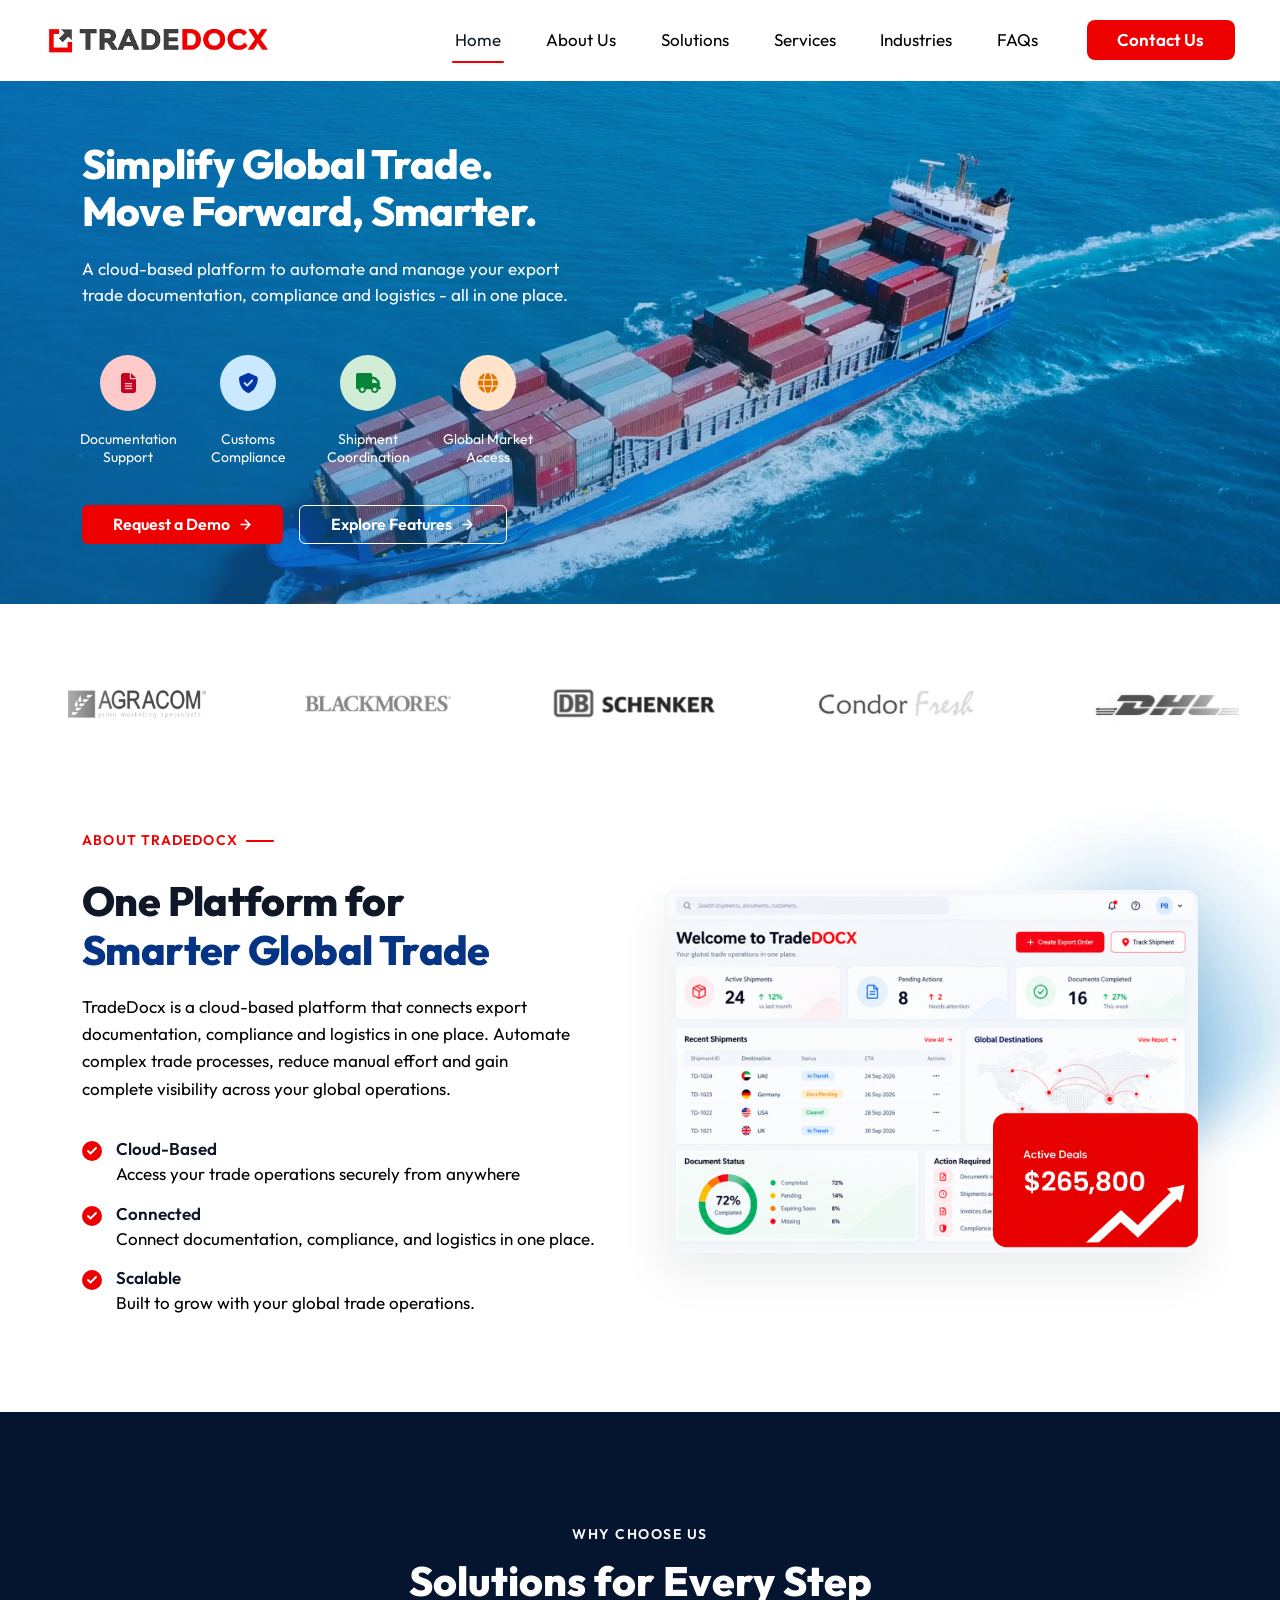
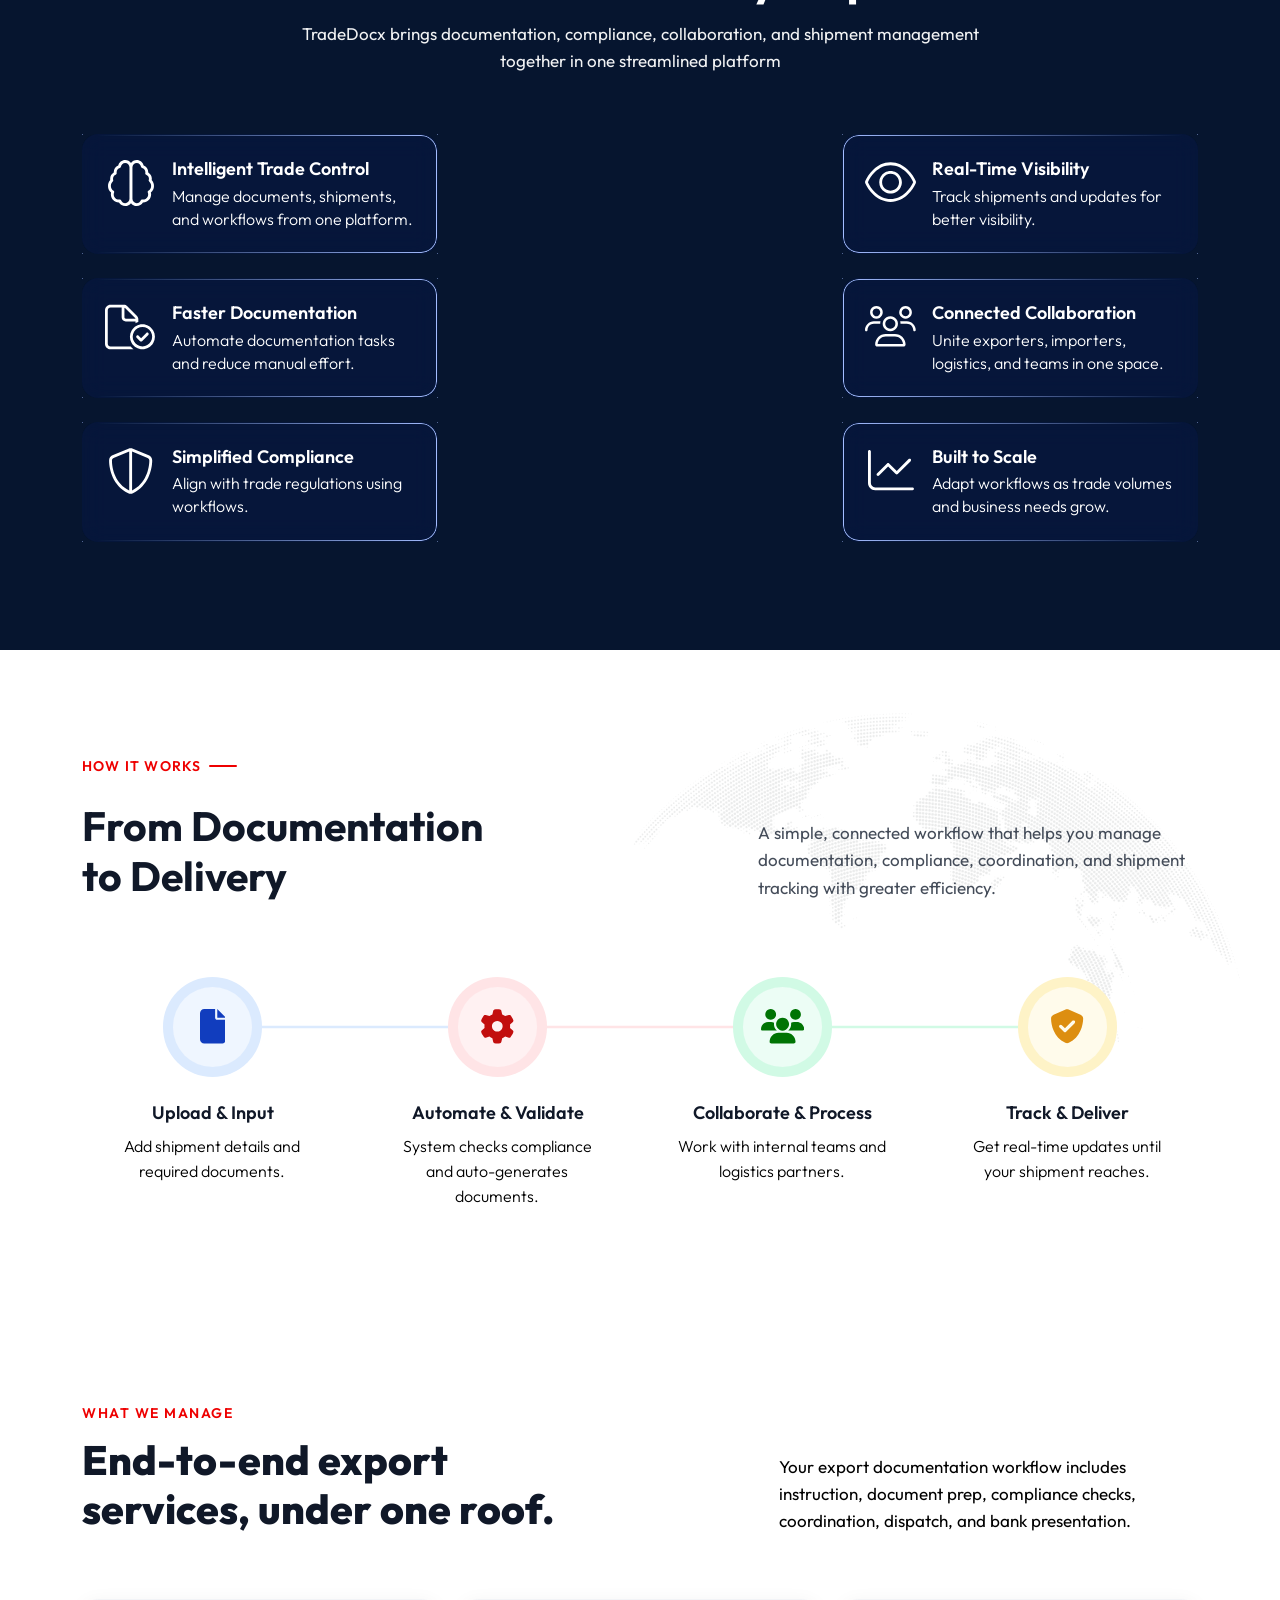
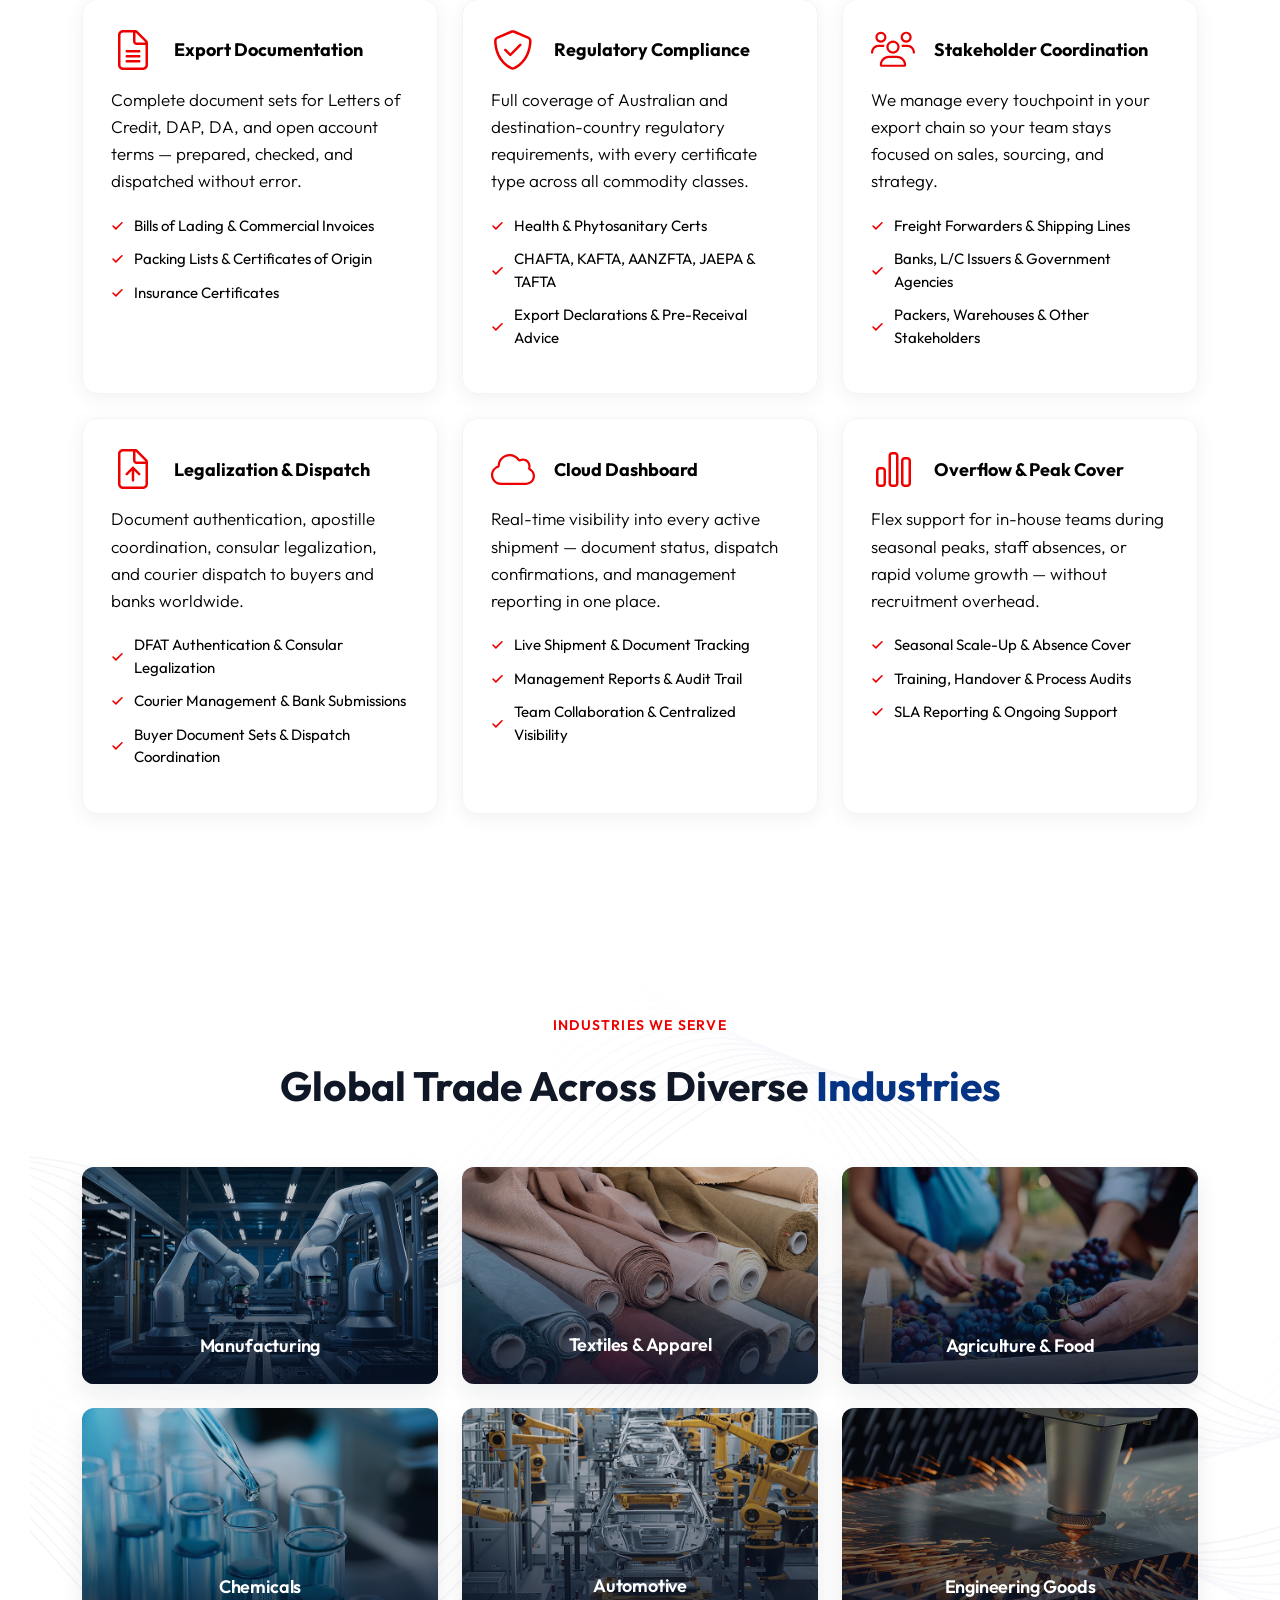
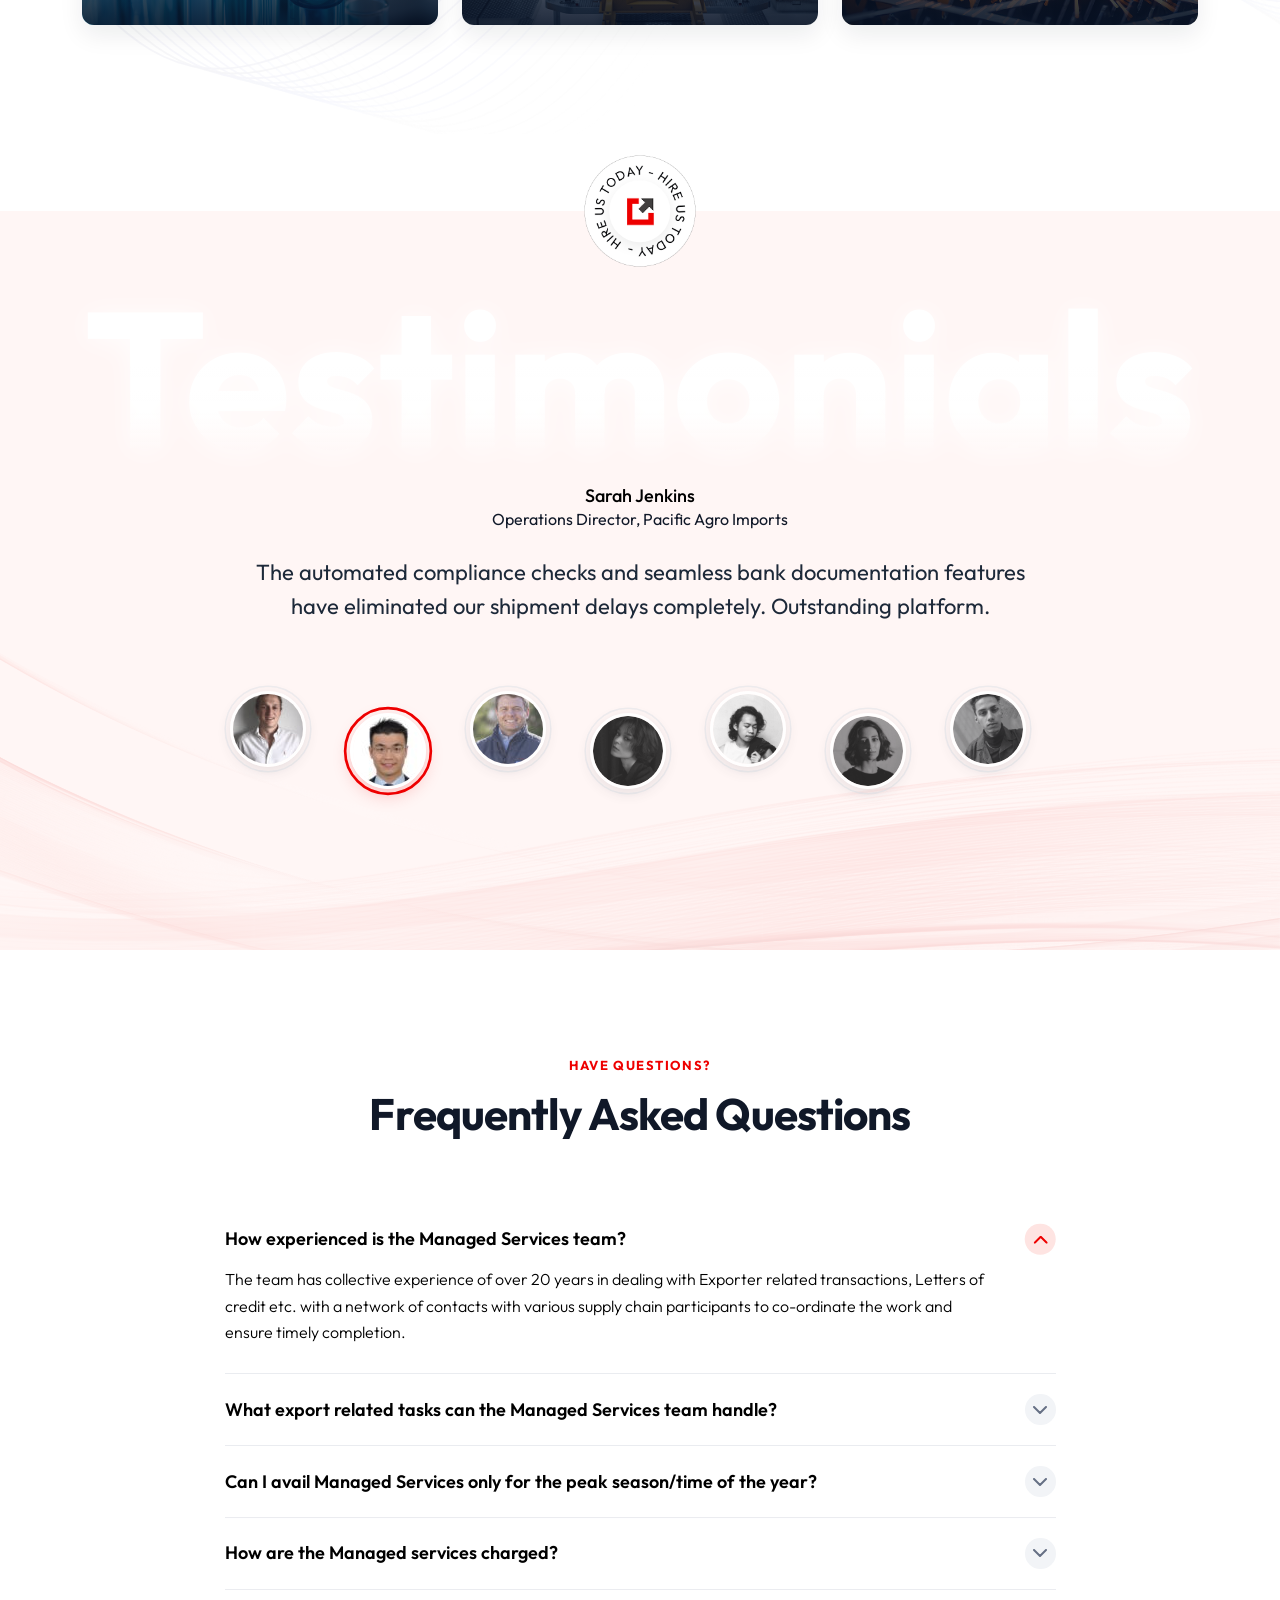
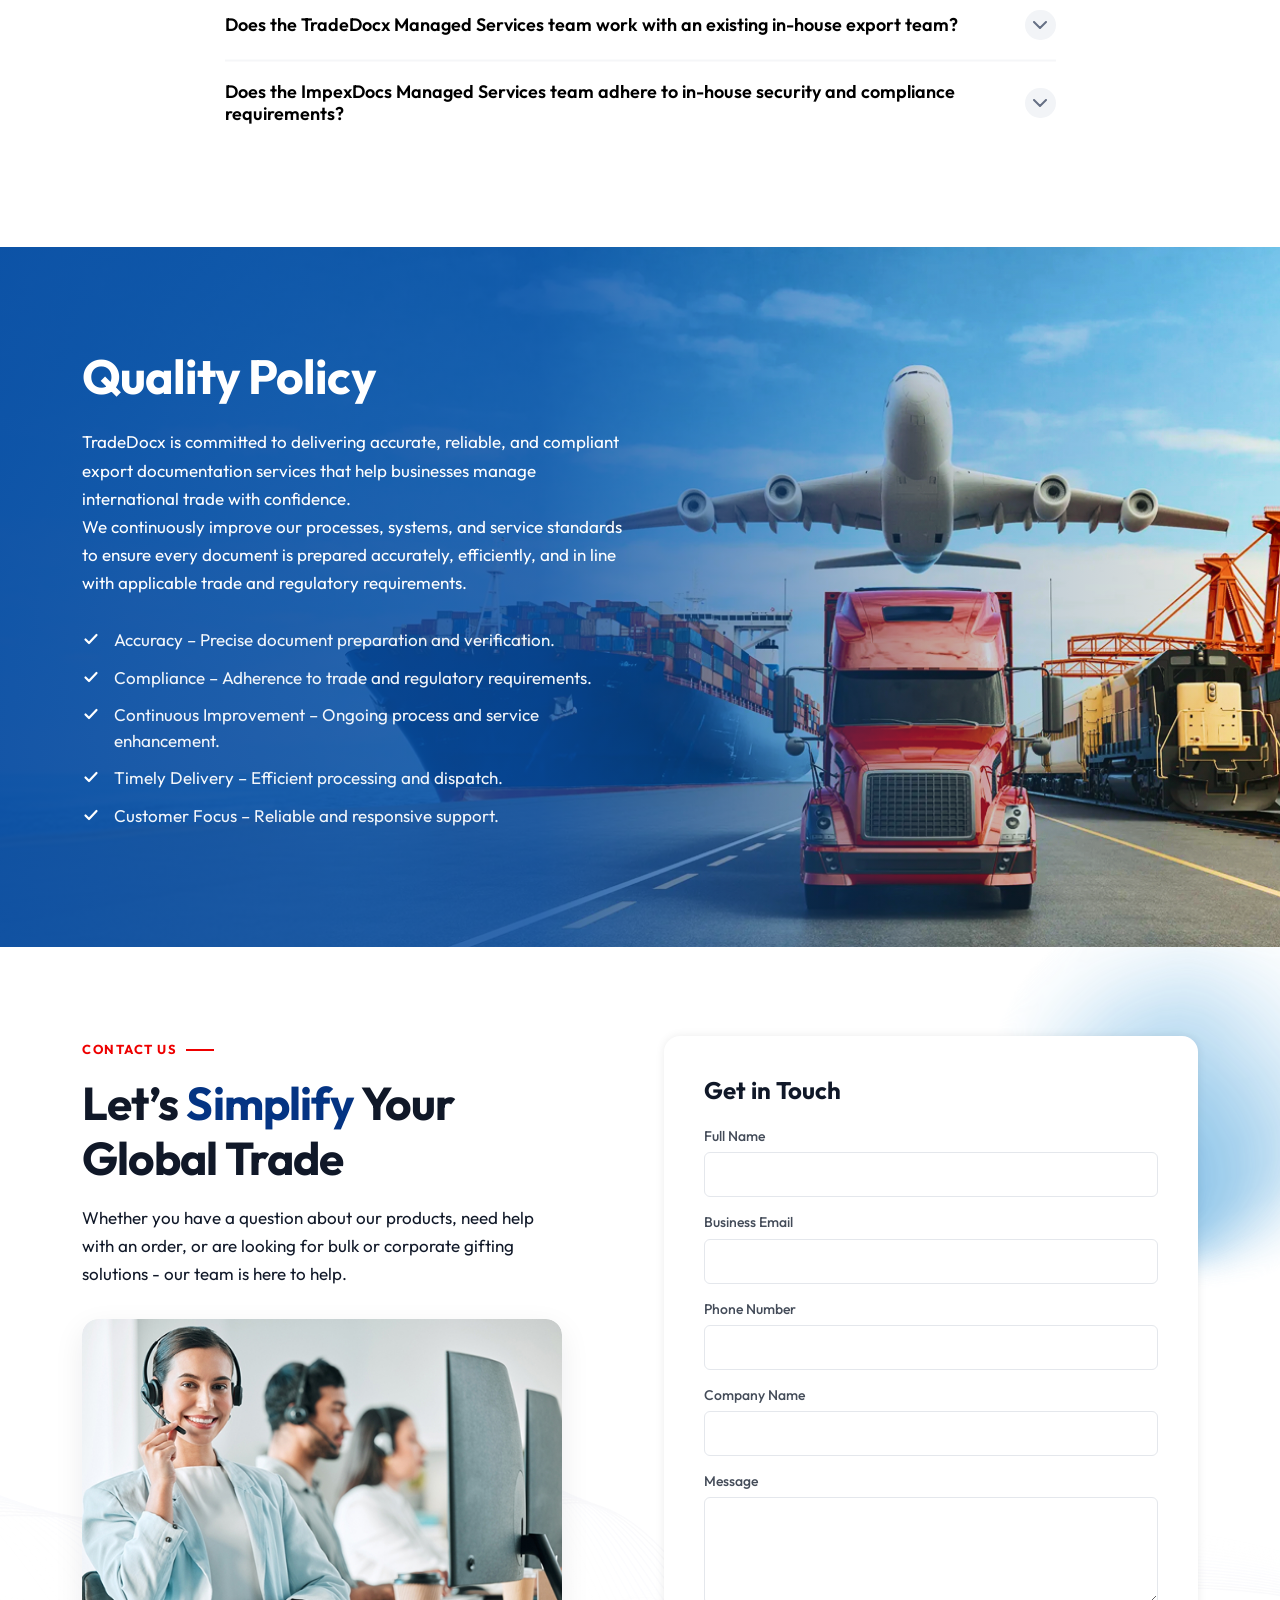
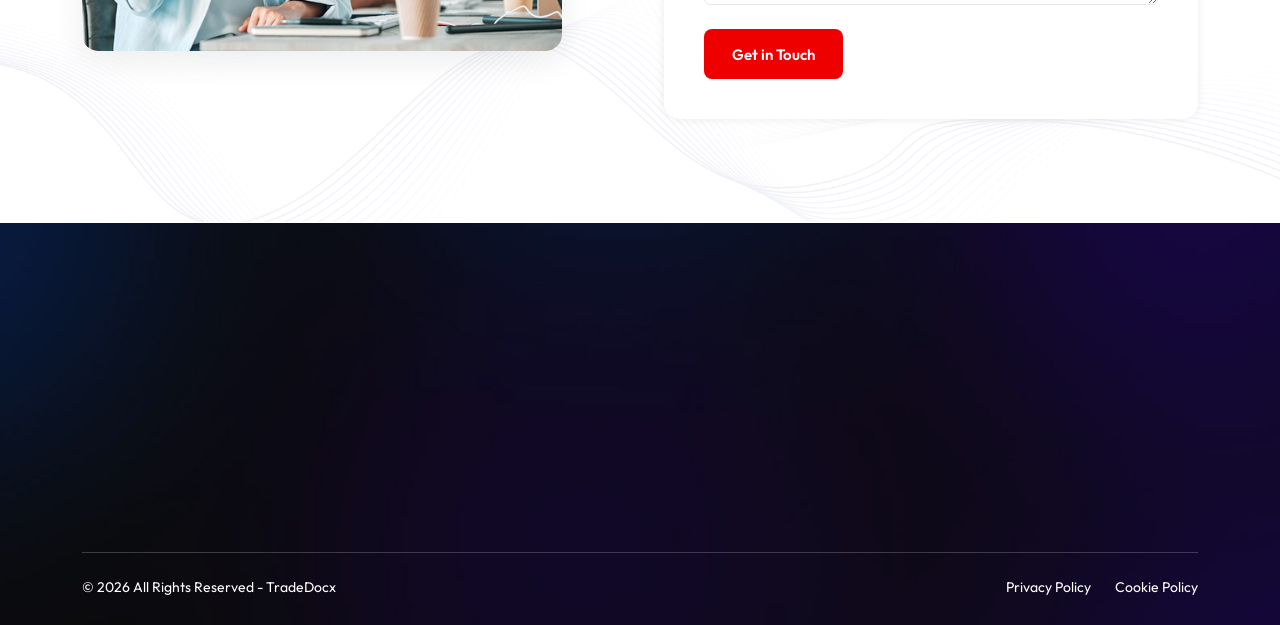
==== index.html @ ce3a2818 "issue fixed" ====
<!DOCTYPE html>
<html lang="en">

<head>
    <meta charset="UTF-8">
    <meta name="viewport" content="width=device-width, initial-scale=1.0">
    <script>document.documentElement.classList.add('js');</script>
    <title>TradeDocX - Simplified Trade Documentation & Global Logistics</title>
    <!-- Preload Critical LCP Background Image -->
    <link rel="preload" as="image" href="assets/images/hero-bg.jpg" fetchpriority="high">
    <!-- Bootstrap 5.3 CSS -->
    <link href="https://cdn.jsdelivr.net/npm/bootstrap@5.3.8/dist/css/bootstrap.min.css" rel="stylesheet"
        integrity="sha384-sRIl4kxILFvY47J16cr9ZwB07vP4J8+LH7qKQnuqkuIAvNWLzeN8tE5YBujZqJLB" crossorigin="anonymous">
    <!-- Lenis Smooth Scroll CSS -->
    <link rel="stylesheet" href="assets/css/lenis.css">
    <!-- Swiper Slider CSS -->
    <link rel="stylesheet" href="assets/css/swiper-bundle.min.css">
    <!-- Custom Stylesheet -->
    <link rel="stylesheet" href="assets/css/style.css">
</head>

<body>

    <!-- ==========================================================================
         Site Header & Navbar (screenshots/navbar.png)
         ========================================================================== -->
    <header class="site-header">
        <nav class="navbar navbar-expand-lg trade-navbar" aria-label="Main Navigation">
            <div class="container-fluid trade-nav-container">
                <!-- Brand Logo -->
                <a class="navbar-brand" href="#hero" aria-label="TradeDocX Home">
                    <img src="assets/images/logo.png" alt="TradeDocX" class="brand-logo">
                </a>

                <!-- Mobile Hamburger Toggler Button -->
                <button class="navbar-toggler" type="button" data-bs-toggle="offcanvas"
                    data-bs-target="#tradeNavbarOffcanvas" aria-controls="tradeNavbarOffcanvas"
                    aria-label="Toggle navigation">
                    <span class="navbar-toggler-icon"></span>
                </button>

                <!-- Responsive Offcanvas Menu -->
                <div class="offcanvas offcanvas-end" tabindex="-1" id="tradeNavbarOffcanvas" data-bs-scroll="false"
                    data-bs-backdrop="true" aria-labelledby="tradeNavbarOffcanvasLabel">
                    <div class="offcanvas-header">
                        <a class="offcanvas-title" id="tradeNavbarOffcanvasLabel" href="#hero"
                            aria-label="TradeDocX Home">
                            <img src="assets/images/logo.png" alt="TradeDocX" height="24">
                        </a>
                        <button type="button" class="btn-close shadow-none" data-bs-dismiss="offcanvas"
                            aria-label="Close"></button>
                    </div>
                    <div class="offcanvas-body">
                        <!-- Navigation Links -->
                        <ul class="navbar-nav ms-auto align-items-lg-center">
                            <li class="nav-item">
                                <a class="nav-link active" aria-current="page" href="#hero">Home</a>
                            </li>
                            <li class="nav-item">
                                <a class="nav-link" href="#about">About Us</a>
                            </li>
                            <li class="nav-item">
                                <a class="nav-link" href="#services">Solutions</a>
                            </li>
                            <li class="nav-item">
                                <a class="nav-link" href="#process">Services</a>
                            </li>

                            <li class="nav-item">
                                <a class="nav-link" href="#industries">Industries</a>
                            </li>
                            <li class="nav-item">
                                <a class="nav-link" href="#faq">FAQs</a>
                            </li>
                        </ul>

                        <!-- CTA Button -->
                        <div class="nav-action-wrapper">
                            <a href="#contact" class="btn btn-trade-primary">Contact Us</a>
                        </div>
                    </div>
                </div>
            </div>
        </nav>
    </header>

    <!-- Main Content Area -->
    <main>

        <!-- ==========================================================================
             Section 1: Hero Section (screenshots/hero-section.png)
             ========================================================================== -->
        <section class="hero-section" id="hero">
            <!-- Hero Background Video & Overlay -->
            <div class="hero-video-wrapper" aria-hidden="true">
                <video class="hero-video" autoplay muted loop playsinline poster="assets/images/hero-bg.jpg">
                    <source src="assets/videos/hero-video_new.mp4" type="video/mp4">
                </video>
                <div class="hero-video-overlay"></div>
            </div>
            <div class="container">
                <div class="row align-items-center">
                    <div class="col-12 col-lg-8 col-xl-7">
                        <div class="hero-content">
                            <h1 class="hero-title">
                                Simplify Global Trade.
                                <span class="text-blue">Move Forward, Smarter.</span>
                            </h1>
                            <p class="hero-subtitle">
                                A cloud-based platform to automate and manage your export trade documentation,
                                compliance and logistics - all in one place.
                            </p>

                            <!-- Feature Badges -->
                            <div class="hero-features">
                                <div class="hero-feature-item">
                                    <div class="feature-icon-badge bg-badge-red" aria-hidden="true">
                                        <svg width="15" height="20" viewBox="0 0 15 20" fill="none"
                                            xmlns="http://www.w3.org/2000/svg">
                                            <path
                                                d="M2.5 0H8.75V5C8.75 5.70312 9.29688 6.25 10 6.25H15V17.5C15 18.9062 13.8672 20 12.5 20H2.5C1.09375 20 0 18.9062 0 17.5V2.5C0 1.13281 1.09375 0 2.5 0ZM10 0L15 5H10V0ZM4.375 10C4.02344 10 3.75 10.3125 3.75 10.625C3.75 10.9766 4.02344 11.25 4.375 11.25H10.625C10.9375 11.25 11.25 10.9766 11.25 10.625C11.25 10.3125 10.9375 10 10.625 10H4.375ZM4.375 12.5C4.02344 12.5 3.75 12.8125 3.75 13.125C3.75 13.4766 4.02344 13.75 4.375 13.75H10.625C10.9375 13.75 11.25 13.4766 11.25 13.125C11.25 12.8125 10.9375 12.5 10.625 12.5H4.375ZM4.375 15C4.02344 15 3.75 15.3125 3.75 15.625C3.75 15.9766 4.02344 16.25 4.375 16.25H10.625C10.9375 16.25 11.25 15.9766 11.25 15.625C11.25 15.3125 10.9375 15 10.625 15H4.375Z"
                                                fill="#C7001F" />
                                        </svg>

                                    </div>
                                    <span class="feature-label">Documentation<br>Support</span>
                                </div>

                                <div class="hero-feature-item">
                                    <div class="feature-icon-badge bg-badge-blue" aria-hidden="true">
                                        <svg width="19" height="20" viewBox="0 0 19 20" fill="none"
                                            xmlns="http://www.w3.org/2000/svg">
                                            <path
                                                d="M9.92188 0.117188L17.2656 3.24219C18.125 3.63281 18.7891 4.45312 18.7891 5.46875C18.75 9.375 17.1484 16.4453 10.4297 19.6875C9.76562 20 9.02344 20 8.35938 19.6875C1.64062 16.4453 0.0390625 9.375 0.0390625 5.46875C0 4.45312 0.664062 3.63281 1.52344 3.24219L8.86719 0.117188C9.02344 0.0390625 9.21875 0 9.41406 0C9.57031 0 9.76562 0.0390625 9.92188 0.117188ZM13.8281 8.16406H13.7891C14.1797 7.8125 14.1797 7.22656 13.7891 6.83594C13.4375 6.48438 12.8516 6.48438 12.5 6.83594L8.16406 11.2109L6.32812 9.375C5.9375 8.98438 5.35156 8.98438 5 9.375C4.60938 9.72656 4.60938 10.3125 5 10.6641L7.5 13.1641C7.85156 13.5547 8.4375 13.5547 8.82812 13.1641L13.8281 8.16406Z"
                                                fill="#0236A7" />
                                        </svg>

                                    </div>
                                    <span class="feature-label">Customs<br>Compliance</span>
                                </div>

                                <div class="hero-feature-item">
                                    <div class="feature-icon-badge bg-badge-green" aria-hidden="true">
                                        <svg width="25" height="20" viewBox="0 0 25 20" fill="none"
                                            xmlns="http://www.w3.org/2000/svg">
                                            <path
                                                d="M1.875 0H14.375C15.3906 0 16.25 0.859375 16.25 1.875V3.75H18.2031C18.8672 3.75 19.5312 4.02344 20 4.49219L23.0078 7.5C23.4766 7.96875 23.75 8.63281 23.75 9.29688V10V11.25V13.75C24.4141 13.75 25 14.3359 25 15C25 15.7031 24.4141 16.25 23.75 16.25H22.5C22.5 18.3203 20.8203 20 18.75 20C16.6797 20 15 18.3203 15 16.25H10C10 18.3203 8.32031 20 6.25 20C4.17969 20 2.5 18.3203 2.5 16.25H1.875C0.820312 16.25 0 15.4297 0 14.375V1.875C0 0.859375 0.820312 0 1.875 0ZM16.25 6.25V10H21.25V9.29688L18.2031 6.25H16.25ZM4.375 16.25C4.375 16.9531 4.72656 17.5391 5.3125 17.8906C5.85938 18.2422 6.60156 18.2422 7.1875 17.8906C7.73438 17.5391 8.125 16.9531 8.125 16.25C8.125 15.5859 7.73438 15 7.1875 14.6484C6.60156 14.2969 5.85938 14.2969 5.3125 14.6484C4.72656 15 4.375 15.5859 4.375 16.25ZM18.75 14.375C18.0469 14.375 17.4609 14.7656 17.1094 15.3125C16.7578 15.8984 16.7578 16.6406 17.1094 17.1875C17.4609 17.7734 18.0469 18.125 18.75 18.125C19.4141 18.125 20 17.7734 20.3516 17.1875C20.7031 16.6406 20.7031 15.8984 20.3516 15.3125C20 14.7656 19.4141 14.375 18.75 14.375Z"
                                                fill="#05843A" />
                                        </svg>

                                    </div>
                                    <span class="feature-label">Shipment<br>Coordination</span>
                                </div>

                                <div class="hero-feature-item">
                                    <div class="feature-icon-badge bg-badge-amber" aria-hidden="true">
                                        <svg width="20" height="20" viewBox="0 0 20 20" fill="none"
                                            xmlns="http://www.w3.org/2000/svg">
                                            <path
                                                d="M13.75 10C13.75 10.8984 13.6719 11.7188 13.5938 12.5H6.36719C6.28906 11.7188 6.25 10.8984 6.25 10C6.25 9.14062 6.28906 8.32031 6.36719 7.5H13.5938C13.6719 8.32031 13.75 9.14062 13.75 10ZM14.8438 7.5H19.6484C19.8828 8.32031 20 9.14062 20 10C20 10.8984 19.8828 11.7188 19.6484 12.5H14.8438C14.9219 11.7188 15 10.8594 15 10C15 9.14062 14.9219 8.32031 14.8438 7.5ZM19.2578 6.25H14.6875C14.2969 3.78906 13.5156 1.67969 12.5391 0.351562C15.5859 1.17188 18.0859 3.35938 19.2578 6.25ZM13.4375 6.25H6.52344C6.75781 4.84375 7.14844 3.59375 7.57812 2.57812C8.00781 1.64062 8.4375 0.976562 8.90625 0.546875C9.33594 0.15625 9.6875 0 10 0C10.2734 0 10.625 0.15625 11.0547 0.546875C11.5234 0.976562 11.9531 1.64062 12.3828 2.57812C12.8125 3.59375 13.2031 4.84375 13.4375 6.25ZM5.27344 6.25H0.703125C1.875 3.35938 4.375 1.17188 7.42188 0.351562C6.44531 1.67969 5.66406 3.78906 5.27344 6.25ZM0.3125 7.5H5.11719C5.03906 8.32031 5 9.14062 5 10C5 10.8594 5.03906 11.7188 5.11719 12.5H0.3125C0.078125 11.7188 0 10.8984 0 10C0 9.14062 0.078125 8.32031 0.3125 7.5ZM7.57812 17.4609C7.14844 16.4453 6.75781 15.1953 6.52344 13.75H13.4375C13.2031 15.1953 12.8125 16.4453 12.3828 17.4609C11.9531 18.3984 11.5234 19.0625 11.0547 19.4922C10.625 19.8828 10.2734 20 10 20C9.6875 20 9.33594 19.8828 8.90625 19.4922C8.4375 19.0625 8.00781 18.3984 7.57812 17.4609ZM5.27344 13.75C5.66406 16.25 6.44531 18.3594 7.42188 19.6875C4.375 18.8672 1.875 16.6797 0.703125 13.75H5.27344ZM19.2578 13.75C18.0859 16.6797 15.5859 18.8672 12.5391 19.6875C13.5547 18.3594 14.2969 16.25 14.6875 13.75H19.2578Z"
                                                fill="#DE7600" />
                                        </svg>

                                    </div>
                                    <span class="feature-label">Global Market<br>Access</span>
                                </div>
                            </div>

                            <!-- Hero Action Buttons -->
                            <div class="hero-actions">
                                <a href="#contact" class="btn btn-hero-primary">
                                    <span>Request a Demo</span>
                                    <svg width="15" height="15" viewBox="0 0 16 16" fill="none"
                                        xmlns="http://www.w3.org/2000/svg" aria-hidden="true">
                                        <path d="M3.33337 8H12.6667M12.6667 8L8.00004 3.33334M12.6667 8L8.00004 12.6667"
                                            stroke="currentColor" stroke-width="1.8" stroke-linecap="round"
                                            stroke-linejoin="round" />
                                    </svg>
                                </a>
                                <a href="#services" class="btn btn-hero-secondary">
                                    <span>Explore Features</span>
                                    <svg width="15" height="15" viewBox="0 0 16 16" fill="none"
                                        xmlns="http://www.w3.org/2000/svg" aria-hidden="true">
                                        <path d="M3.33337 8H12.6667M12.6667 8L8.00004 3.33334M12.6667 8L8.00004 12.6667"
                                            stroke="currentColor" stroke-width="1.8" stroke-linecap="round"
                                            stroke-linejoin="round" />
                                    </svg>
                                </a>
                            </div>
                        </div>
                    </div>
                </div>
            </div>
        </section>

        <!-- ==========================================================================
             Section 2: Client Logos Marquee (screenshots/testimonial.png)
             ========================================================================== -->
        <section class="clients-section" id="clients" aria-label="Our Trusted Clients">
            <div class="container-fluid">
                <div class="marquee-wrapper">
                    <div class="marquee-track">
                        <!-- Set 1 -->
                        <div class="marquee-item"><img src="assets/images/client-1.png" alt="Agracom" loading="eager">
                        </div>
                        <div class="marquee-item"><img src="assets/images/client-2.png" alt="Blackmores"
                                loading="eager"></div>
                        <div class="marquee-item"><img src="assets/images/client-3.png" alt="DB Schenker"
                                loading="eager"></div>
                        <div class="marquee-item"><img src="assets/images/client-4.png" alt="Condor Fresh"
                                loading="eager"></div>
                        <div class="marquee-item"><img src="assets/images/client-5.png" alt="DHL" loading="eager"></div>
                        <div class="marquee-item"><img src="assets/images/client-6.png" alt="Omni Cotton"
                                loading="eager"></div>
                        <div class="marquee-item"><img src="assets/images/client-7.png" alt="Sell & Parker"
                                loading="eager"></div>
                        <div class="marquee-item"><img src="assets/images/client-8.png" alt="Selected Seeds"
                                loading="eager"></div>
                        <!-- Set 2 (for seamless loop) -->
                        <div class="marquee-item"><img src="assets/images/client-1.png" alt="Agracom" loading="eager">
                        </div>
                        <div class="marquee-item"><img src="assets/images/client-2.png" alt="Blackmores"
                                loading="eager"></div>
                        <div class="marquee-item"><img src="assets/images/client-3.png" alt="DB Schenker"
                                loading="eager"></div>
                        <div class="marquee-item"><img src="assets/images/client-4.png" alt="Condor Fresh"
                                loading="eager"></div>
                        <div class="marquee-item"><img src="assets/images/client-5.png" alt="DHL" loading="eager"></div>
                        <div class="marquee-item"><img src="assets/images/client-6.png" alt="Omni Cotton"
                                loading="eager"></div>
                        <div class="marquee-item"><img src="assets/images/client-7.png" alt="Sell & Parker"
                                loading="eager"></div>
                        <div class="marquee-item"><img src="assets/images/client-8.png" alt="Selected Seeds"
                                loading="eager"></div>
                    </div>
                </div>
            </div>
        </section>

        <!-- ==========================================================================
             Section 3: About Section (screenshots/about-track.png)
             ========================================================================== -->
        <section class="about-section pt-4" id="about">
            <div class="container">
                <div class="row align-items-center g-5">
                    <!-- Left Content -->
                    <div class="col-12 col-lg-6">
                        <div class="section-tag">
                            <span>ABOUT TRADEDOCX</span>
                            <span class="tag-line"></span>
                        </div>
                        <h2 class="about-title">
                            One Platform for<br>
                            <span class="text-blue">Smarter Global Trade</span>
                        </h2>
                        <p class="about-description">
                            TradeDocx is a cloud-based platform that connects export documentation, compliance and
                            logistics in one place. Automate complex trade processes, reduce manual effort and gain
                            complete visibility across your global operations.
                        </p>

                        <!-- Feature Checkpoints -->
                        <div class="about-features">
                            <div class="about-feature-item">
                                <div class="feature-check-icon">
                                    <svg width="12" height="12" viewBox="0 0 16 16" fill="none"
                                        xmlns="http://www.w3.org/2000/svg">
                                        <path d="M13.3334 4L6.00008 11.3333L2.66675 8" stroke="currentColor"
                                            stroke-width="2.5" stroke-linecap="round" stroke-linejoin="round" />
                                    </svg>
                                </div>
                                <div class="feature-text">
                                    <h3 class="feature-heading">Cloud-Based</h3>
                                    <p class="feature-sub">Access your trade operations securely from anywhere</p>
                                </div>
                            </div>

                            <div class="about-feature-item">
                                <div class="feature-check-icon">
                                    <svg width="12" height="12" viewBox="0 0 16 16" fill="none"
                                        xmlns="http://www.w3.org/2000/svg">
                                        <path d="M13.3334 4L6.00008 11.3333L2.66675 8" stroke="currentColor"
                                            stroke-width="2.5" stroke-linecap="round" stroke-linejoin="round" />
                                    </svg>
                                </div>
                                <div class="feature-text">
                                    <h3 class="feature-heading">Connected</h3>
                                    <p class="feature-sub">Connect documentation, compliance, and logistics in one
                                        place.</p>
                                </div>
                            </div>

                            <div class="about-feature-item">
                                <div class="feature-check-icon">
                                    <svg width="12" height="12" viewBox="0 0 16 16" fill="none"
                                        xmlns="http://www.w3.org/2000/svg">
                                        <path d="M13.3334 4L6.00008 11.3333L2.66675 8" stroke="currentColor"
                                            stroke-width="2.5" stroke-linecap="round" stroke-linejoin="round" />
                                    </svg>
                                </div>
                                <div class="feature-text">
                                    <h3 class="feature-heading">Scalable</h3>
                                    <p class="feature-sub">Built to grow with your global trade operations.</p>
                                </div>
                            </div>
                        </div>
                    </div>

                    <!-- Right Illustration & Card -->
                    <div class="col-12 col-lg-6">
                        <div class="about-visual-wrapper">
                            <img src="assets/images/gradient-circle.svg" alt="" class="about-gradient-circle"
                                aria-hidden="true">
                            <img src="assets/images/about-illustration.png"
                                alt="TradeDocx Interactive Dashboard Preview" class="about-illustration-img"
                                loading="eager">

                            <!-- Floating Active Deals Card -->
                            <div class="floating-deals-card">
                                <img src="./assets/images/active-deal.png" alt="active-deal" class="img-fluid">
                            </div>
                        </div>
                    </div>
                </div>
            </div>
        </section>

        <!-- ==========================================================================
             Section 4: Solutions Section ("Why Choose Us") (screenshots/solution-section.png)
             ========================================================================== -->
        <section class="solutions-section position-relative" id="services">
            <div class="solution-video-bg">
                <video class="" autoplay muted loop playsinline>
                    <source src="assets/videos/why-choose-video.mp4" type="video/mp4">
                </video>
                <!-- <div class="solutions-bg-overlay" aria-hidden="true"></div> -->
            </div>

            <div class="container">
                <div class="solutions-header text-center">
                    <span class="solutions-tag">WHY CHOOSE US</span>
                    <h2 class="solutions-title">Solutions for Every Step</h2>
                    <p class="solutions-subtitle">
                        TradeDocx brings documentation, compliance, collaboration, and shipment management together in
                        one streamlined platform
                    </p>
                </div>


            </div>
            <div class="container container-solution">
                <div class="solutions-grid">
                    <div class="row g-4 align-items-center">
                        <!-- Left 3 Cards -->
                        <div class="col-sm-6 col-lg-4">
                            <div class="d-flex flex-column gap-4">
                                <div class="solution-card solution-card-left">
                                    <div class="solution-icon-badge">
                                        <!-- Brain / Trade Control SVG -->
                                        <svg width="46" height="46" viewBox="0 0 46 46" fill="none"
                                            xmlns="http://www.w3.org/2000/svg">
                                            <path
                                                d="M12.9375 6.82812C12.8477 7.45703 12.3984 7.90625 11.8594 8.08594C9.97266 8.53516 8.625 10.2422 8.625 12.2188C8.625 12.5781 8.625 12.8477 8.625 13.1172C8.80469 13.7461 8.44531 14.4648 7.72656 14.7344C6.10938 15.2734 5.03125 16.8906 5.03125 18.6875C5.03125 19.2266 5.03125 19.6758 5.21094 20.0352C5.39062 20.6641 5.21094 21.2031 4.76172 21.5625C3.59375 22.6406 2.875 24.168 2.875 25.875C2.875 27.9414 3.95312 29.7383 5.57031 30.8164C6.10938 31.1758 6.37891 31.8945 6.10938 32.6133C5.83984 33.1523 5.75 33.8711 5.75 34.5C5.75 37.2852 7.99609 39.5312 10.7812 39.5312C11.0508 39.5312 11.3203 39.5312 11.5898 39.5312C12.3086 39.3516 12.9375 39.8008 13.207 40.4297C13.8359 42.0469 15.3633 43.125 17.1602 43.125C19.5859 43.125 21.4727 41.2383 21.4727 38.8125V7.1875C21.4727 4.85156 19.5859 2.875 17.1602 2.875C14.9141 2.875 13.1172 4.67188 12.9375 6.82812ZM23 43.125C21.6523 44.9219 19.5859 46 17.25 46C14.5547 46 12.2188 44.5625 10.9609 42.4062C10.8711 42.4062 10.7812 42.4062 10.7812 42.4062C6.37891 42.4062 2.875 38.9023 2.875 34.5C2.875 33.8711 2.96484 33.1523 3.05469 32.5234C1.16797 30.9961 0 28.5703 0 25.875C0 23.6289 0.808594 21.5625 2.24609 20.0352C2.15625 19.6758 2.15625 19.2266 2.15625 18.6875C2.15625 16.082 3.59375 13.7461 5.75 12.4883C5.75 12.3984 5.75 12.3086 5.75 12.2188C5.75 9.25391 7.54688 6.64844 10.2422 5.57031C10.9609 2.42578 13.8359 0 17.25 0C19.5859 0 21.6523 1.16797 23 2.875C24.2578 1.16797 26.3242 0 28.75 0C32.0742 0 34.9492 2.42578 35.668 5.57031C38.3633 6.64844 40.25 9.25391 40.25 12.2188C40.25 12.3086 40.25 12.3984 40.25 12.4883C42.3164 13.7461 43.8438 16.082 43.8438 18.6875C43.8438 19.2266 43.7539 19.6758 43.6641 20.0352C45.1016 21.6523 46 23.6289 46 25.875C46 28.5703 44.7422 30.9961 42.8555 32.5234C43.0352 33.2422 43.125 33.8711 43.125 34.5C43.125 38.9023 39.5312 42.4062 35.2188 42.4062C35.1289 42.4062 35.0391 42.4062 34.9492 42.4062C33.6914 44.5625 31.3555 46 28.75 46C26.3242 46 24.2578 44.9219 23 43.125ZM24.4375 38.8125C24.4375 41.2383 26.3242 43.125 28.75 43.125C30.5469 43.125 32.0742 42.0469 32.7031 40.4297C32.9727 39.8008 33.6016 39.3516 34.3203 39.5312C34.5898 39.5312 34.8594 39.5312 35.1289 39.5312C37.9141 39.5312 40.1602 37.2852 40.1602 34.5C40.1602 33.8711 40.0703 33.1523 39.8008 32.6133C39.5312 31.8945 39.8008 31.1758 40.3398 30.8164C42.0469 29.7383 43.125 27.9414 43.125 25.875C43.125 24.168 42.3164 22.6406 41.1484 21.5625C40.6992 21.2031 40.5195 20.5742 40.6992 20.0352C40.8789 19.6758 40.9688 19.2266 40.9688 18.6875C40.9688 16.8906 39.8008 15.2734 38.1836 14.6445C37.4648 14.4648 37.1055 13.7461 37.2852 13.0273C37.2852 12.7578 37.375 12.4883 37.375 12.2188C37.375 10.2422 35.9375 8.53516 34.0508 8.08594C33.5117 7.90625 33.0625 7.36719 32.9727 6.82812C32.793 4.67188 30.9961 2.875 28.75 2.875C26.3242 2.875 24.4375 4.85156 24.4375 7.1875V38.8125Z"
                                                fill="white" />
                                        </svg>


                                    </div>
                                    <div class="solution-card-body">
                                        <h3 class="solution-card-title">Intelligent Trade Control</h3>
                                        <p class="solution-card-text">Manage documents, shipments, and workflows from
                                            one platform.</p>
                                    </div>
                                </div>

                                <div class="solution-card solution-card-left">
                                    <div class="solution-icon-badge">
                                        <!-- Document Check SVG -->
                                        <svg width="53" height="46" viewBox="0 0 53 46" fill="none"
                                            xmlns="http://www.w3.org/2000/svg">
                                            <path
                                                d="M5.75 43.125H26.5938C27.4922 44.2031 28.4805 45.1914 29.5586 46C29.2891 46 29.0195 46 28.75 46H5.75C2.51562 46 0 43.4844 0 40.25V5.75C0 2.60547 2.51562 0 5.75 0H19.7656C20.8438 0 22.0117 0.539062 22.8203 1.34766L33.1523 11.6797C33.9609 12.4883 34.5 13.6562 34.5 14.7344V17.8789C33.4219 18.1484 32.5234 18.5078 31.625 19.0469V17.25H21.5625C19.1367 17.25 17.25 15.3633 17.25 12.9375V2.875H5.75C4.13281 2.875 2.875 4.22266 2.875 5.75V40.25C2.875 41.8672 4.13281 43.125 5.75 43.125ZM31.5352 14.375C31.4453 14.1953 31.3555 13.9258 31.1758 13.7461L20.7539 3.32422C20.5742 3.14453 20.3047 3.05469 20.125 2.96484V12.9375C20.125 13.7461 20.7539 14.375 21.5625 14.375H31.5352ZM38.8125 43.125C42.4062 43.125 45.6406 41.2383 47.4375 38.0938C49.3242 35.0391 49.3242 31.1758 47.4375 28.0312C45.6406 24.9766 42.4062 23 38.8125 23C35.1289 23 31.8945 24.9766 30.0977 28.0312C28.2109 31.1758 28.2109 35.0391 30.0977 38.0938C31.8945 41.2383 35.1289 43.125 38.8125 43.125ZM38.8125 20.125C43.3945 20.125 47.6172 22.6406 49.9531 26.5938C52.2891 30.6367 52.2891 35.5781 49.9531 39.5312C47.6172 43.5742 43.3945 46 38.8125 46C34.1406 46 29.918 43.5742 27.582 39.5312C25.2461 35.5781 25.2461 30.6367 27.582 26.5938C29.918 22.6406 34.1406 20.125 38.8125 20.125ZM44.832 29.1992C45.3711 29.7383 45.3711 30.7266 44.832 31.2656L38.3633 37.7344C37.8242 38.2734 36.8359 38.2734 36.2969 37.7344L32.7031 34.1406C32.1641 33.6016 32.1641 32.6133 32.7031 32.0742C33.2422 31.5352 34.2305 31.5352 34.7695 32.0742L37.375 34.6797L42.7656 29.1992C43.3047 28.6602 44.293 28.6602 44.832 29.1992Z"
                                                fill="white" />
                                        </svg>


                                    </div>
                                    <div class="solution-card-body">
                                        <h3 class="solution-card-title">Faster Documentation</h3>
                                        <p class="solution-card-text">Automate documentation tasks and reduce manual
                                            effort.</p>
                                    </div>
                                </div>

                                <div class="solution-card solution-card-left">
                                    <div class="solution-icon-badge">
                                        <!-- Shield Compliance SVG -->
                                        <svg width="44" height="46" viewBox="0 0 44 46" fill="none"
                                            xmlns="http://www.w3.org/2000/svg">
                                            <path
                                                d="M20.2148 3.41406L4.58203 10.0625C3.59375 10.4219 2.875 11.4102 2.96484 12.4883C2.96484 20.9336 6.37891 35.668 20.2148 42.4062V3.41406ZM23.0898 42.4062C36.8359 35.668 40.25 20.9336 40.3398 12.4883C40.3398 11.4102 39.6211 10.4219 38.6328 10.0625L23.0898 3.41406V42.4062ZM23.8984 0.628906L39.7109 7.36719C41.6875 8.26562 43.2148 10.1523 43.2148 12.4883C43.125 21.4727 39.4414 37.7344 23.9883 45.1914C22.4609 45.9102 20.7539 45.9102 19.2266 45.1914C3.77344 37.7344 0.0898438 21.4727 0.0898438 12.4883C0 10.1523 1.52734 8.26562 3.50391 7.36719L19.4062 0.628906C20.8438 0 22.4609 0 23.8984 0.628906Z"
                                                fill="white" />
                                        </svg>


                                    </div>
                                    <div class="solution-card-body">
                                        <h3 class="solution-card-title">Simplified Compliance</h3>
                                        <p class="solution-card-text">Align with trade regulations using workflows.</p>
                                    </div>
                                </div>
                            </div>
                        </div>

                        <!-- Center Empty Column (Letting ship show in background) -->
                        <div class="col-sm-6 col-lg-4 d-none d-lg-block" style="min-height: 280px;" aria-hidden="true">
                        </div>

                        <!-- Right 3 Cards -->
                        <div class="col-sm-6 col-lg-4">
                            <div class="d-flex flex-column gap-4">
                                <div class="solution-card solution-card-right">
                                    <div class="solution-icon-badge">
                                        <!-- Eye Visibility SVG -->
                                        <svg width="52" height="41" viewBox="0 0 52 41" fill="none"
                                            xmlns="http://www.w3.org/2000/svg">
                                            <path
                                                d="M10.6016 9.34375C6.73828 12.9375 4.13281 17.25 2.96484 20.125C4.13281 23 6.73828 27.3125 10.6016 30.9062C14.4648 34.5 19.5859 37.375 25.9648 37.375C32.2539 37.375 37.375 34.5 41.2383 30.9062C45.1016 27.3125 47.707 23 48.9648 20.125C47.707 17.25 45.1016 12.9375 41.2383 9.34375C37.375 5.75 32.2539 2.875 25.9648 2.875C19.5859 2.875 14.4648 5.75 10.6016 9.34375ZM25.9648 0C33.1523 0 38.9922 3.32422 43.2148 7.27734C47.4375 11.1406 50.2227 15.8125 51.5703 19.0469C51.8398 19.7656 51.8398 20.5742 51.5703 21.293C50.2227 24.4375 47.4375 29.1094 43.2148 33.0625C38.9922 37.0156 33.1523 40.25 25.9648 40.25C18.6875 40.25 12.8477 37.0156 8.625 33.0625C4.40234 29.1094 1.61719 24.4375 0.269531 21.293C0 20.5742 0 19.7656 0.269531 19.0469C1.61719 15.8125 4.40234 11.1406 8.625 7.27734C12.8477 3.32422 18.6875 0 25.9648 0ZM17.3398 20.125C17.3398 23.2695 18.957 26.0547 21.6523 27.6719C24.2578 29.1992 27.582 29.1992 30.2773 27.6719C32.8828 26.0547 34.5898 23.2695 34.5898 20.125C34.5898 17.0703 32.8828 14.2852 30.2773 12.668C27.582 11.1406 24.2578 11.1406 21.6523 12.668C18.957 14.2852 17.3398 17.0703 17.3398 20.125ZM37.4648 20.125C37.4648 24.2578 35.2188 28.0312 31.7148 30.0977C28.1211 32.1641 23.7188 32.1641 20.2148 30.0977C16.6211 28.0312 14.4648 24.2578 14.4648 20.125C14.4648 16.082 16.6211 12.3086 20.2148 10.2422C23.7188 8.17578 28.1211 8.17578 31.7148 10.2422C35.2188 12.3086 37.4648 16.082 37.4648 20.125Z"
                                                fill="white" />
                                        </svg>


                                    </div>
                                    <div class="solution-card-body">
                                        <h3 class="solution-card-title">Real-Time Visibility</h3>
                                        <p class="solution-card-text">Track shipments and updates for better visibility.
                                        </p>
                                    </div>
                                </div>

                                <div class="solution-card solution-card-right">
                                    <div class="solution-icon-badge">
                                        <!-- Connected Users SVG -->
                                        <svg width="58" height="47" viewBox="0 0 58 47" fill="none"
                                            xmlns="http://www.w3.org/2000/svg">
                                            <path
                                                d="M8.625 7.45703C8.625 9.07422 9.43359 10.4219 10.7812 11.2305C12.0391 12.0391 13.7461 12.0391 15.0938 11.2305C16.3516 10.4219 17.25 9.07422 17.25 7.45703C17.25 5.92969 16.3516 4.58203 15.0938 3.77344C13.7461 2.96484 12.0391 2.96484 10.7812 3.77344C9.43359 4.58203 8.625 5.92969 8.625 7.45703ZM20.125 7.45703C20.125 10.0625 18.6875 12.3984 16.5312 13.7461C14.2852 15.0039 11.5 15.0039 9.34375 13.7461C7.09766 12.3984 5.75 10.0625 5.75 7.45703C5.75 4.94141 7.09766 2.60547 9.34375 1.25781C11.5 0 14.2852 0 16.5312 1.25781C18.6875 2.60547 20.125 4.94141 20.125 7.45703ZM28.75 14.6445C26.6836 14.6445 24.7969 15.8125 23.7188 17.5195C22.7305 19.3164 22.7305 21.5625 23.7188 23.2695C24.7969 25.0664 26.6836 26.1445 28.75 26.1445C30.7266 26.1445 32.6133 25.0664 33.6914 23.2695C34.6797 21.5625 34.6797 19.3164 33.6914 17.5195C32.6133 15.8125 30.7266 14.6445 28.75 14.6445ZM28.75 29.0195C25.6055 29.0195 22.8203 27.4023 21.2031 24.707C19.6758 22.1016 19.6758 18.7773 21.2031 16.082C22.8203 13.4766 25.6055 11.7695 28.75 11.7695C31.8047 11.7695 34.5898 13.4766 36.207 16.082C37.7344 18.7773 37.7344 22.1016 36.207 24.707C34.5898 27.4023 31.8047 29.0195 28.75 29.0195ZM23.4492 34.7695C18.5977 34.7695 14.5547 38.6328 14.375 43.3945H43.0352C42.8555 38.6328 38.8125 34.7695 33.9609 34.7695H23.4492ZM23.4492 31.8945H33.9609C40.6094 31.8945 46 37.2852 46 43.9336C46 45.2812 44.9219 46.2695 43.5742 46.2695H13.8359C12.4883 46.2695 11.5 45.1914 11.5 43.9336C11.5 37.2852 16.8008 31.8945 23.4492 31.8945ZM46 3.14453C44.3828 3.14453 43.0352 4.04297 42.2266 5.30078C41.418 6.64844 41.418 8.35547 42.2266 9.61328C43.0352 10.9609 44.3828 11.7695 46 11.7695C47.5273 11.7695 48.875 10.9609 49.6836 9.61328C50.4922 8.35547 50.4922 6.64844 49.6836 5.30078C48.875 4.04297 47.5273 3.14453 46 3.14453ZM46 14.6445C43.3945 14.6445 41.0586 13.2969 39.7109 11.0508C38.4531 8.89453 38.4531 6.10938 39.7109 3.86328C41.0586 1.70703 43.3945 0.269531 46 0.269531C48.5156 0.269531 50.8516 1.70703 52.1992 3.86328C53.457 6.10938 53.457 8.89453 52.1992 11.0508C50.8516 13.2969 48.5156 14.6445 46 14.6445ZM47.4375 20.3945H40.25C40.25 19.4062 40.0703 18.5078 39.8906 17.5195H47.4375C52.918 17.5195 57.5 22.1016 57.5 27.582C57.5 28.3906 56.7812 29.0195 56.0625 29.0195C55.2539 29.0195 54.625 28.3906 54.625 27.582C54.625 23.6289 51.3906 20.3945 47.4375 20.3945ZM17.25 20.3945H10.0625C6.01953 20.3945 2.875 23.6289 2.875 27.582C2.875 28.3906 2.15625 29.0195 1.4375 29.0195C0.628906 29.0195 0 28.3906 0 27.582C0 22.1016 4.49219 17.5195 10.0625 17.5195H17.6094C17.3398 18.5078 17.25 19.4062 17.25 20.3945Z"
                                                fill="white" />
                                        </svg>


                                    </div>
                                    <div class="solution-card-body">
                                        <h3 class="solution-card-title">Connected Collaboration</h3>
                                        <p class="solution-card-text">Unite exporters, importers, logistics, and teams
                                            in one space.</p>
                                    </div>
                                </div>

                                <div class="solution-card solution-card-right">
                                    <div class="solution-icon-badge">
                                        <!-- Built to Scale Chart SVG -->
                                        <svg width="46" height="41" viewBox="0 0 46 41" fill="none"
                                            xmlns="http://www.w3.org/2000/svg">
                                            <path
                                                d="M2.875 1.4375V33.0625C2.875 35.4883 4.76172 37.375 7.1875 37.375H44.5625C45.2812 37.375 46 38.0938 46 38.8125C46 39.6211 45.2812 40.25 44.5625 40.25H7.1875C3.14453 40.25 0 37.1055 0 33.0625V1.4375C0 0.71875 0.628906 0 1.4375 0C2.15625 0 2.875 0.71875 2.875 1.4375ZM42.6758 11.1406L29.7383 24.0781C29.1992 24.6172 28.2109 24.6172 27.6719 24.0781L20.125 16.4414L11.0508 25.5156C10.5117 26.0547 9.52344 26.0547 8.98438 25.5156C8.44531 24.9766 8.44531 23.9883 8.98438 23.4492L19.0469 13.3867C19.5859 12.8477 20.5742 12.8477 21.1133 13.3867L28.75 21.0234L40.6094 9.07422C41.1484 8.53516 42.1367 8.53516 42.6758 9.07422C43.2148 9.61328 43.2148 10.6016 42.6758 11.1406Z"
                                                fill="white" />
                                        </svg>

                                    </div>
                                    <div class="solution-card-body">
                                        <h3 class="solution-card-title">Built to Scale</h3>
                                        <p class="solution-card-text">Adapt workflows as trade volumes and business
                                            needs grow.</p>
                                    </div>
                                </div>
                            </div>
                        </div>
                    </div>
                </div>
            </div>
        </section>

        <!-- ==========================================================================
             Section 5: How It Works Section (screenshots/how-it-work-section.png)
             ========================================================================== -->
        <section class="how-it-works-section" id="process">
            <img src="assets/images/map-bg.png" alt="" class="how-it-works-bg-map" aria-hidden="true">
            <div class="container">
                <div class="how-it-works-header">
                    <div class="row align-items-end g-4">
                        <div class="col-12 col-lg-6">
                            <div class="section-tag">
                                <span>HOW IT WORKS</span>
                                <span class="tag-line"></span>
                            </div>
                            <h2 class="how-it-works-title">
                                From Documentation<br>to Delivery
                            </h2>
                        </div>
                        <div class="col-12 col-lg-6 d-flex justify-content-lg-end">
                            <p class="how-it-works-desc">
                                A simple, connected workflow that helps you manage documentation, compliance,
                                coordination, and shipment tracking with greater efficiency.
                            </p>
                        </div>
                    </div>
                </div>

                <!-- 4 Step Process Timeline -->
                <div class="process-timeline">
                    <div class="process-timeline-line" aria-hidden="true">
                        <div class="timeline-base-track"></div>
                        <div class="timeline-segment segment-1">
                            <div class="timeline-segment-fill"></div>
                        </div>
                        <div class="timeline-segment segment-2">
                            <div class="timeline-segment-fill"></div>
                        </div>
                        <div class="timeline-segment segment-3">
                            <div class="timeline-segment-fill"></div>
                        </div>
                        <div class="timeline-traveler-dot"></div>
                    </div>
                    <div class="row g-4 justify-content-between">
                        <!-- Step 1 -->
                        <div class="col-12 col-sm-6 col-lg-3">
                            <div class="process-step-item">
                                <div class="process-step-badge badge-blue">
                                    <div class="inner-badge inner-circle">
                                        <svg width="30" height="40" viewBox="0 0 36 48" fill="none"
                                            xmlns="http://www.w3.org/2000/svg">
                                            <path
                                                d="M0 6C0 2.71875 2.625 0 6 0H21V12C21 13.6875 22.3125 15 24 15H36V42C36 45.375 33.2812 48 30 48H6C2.625 48 0 45.375 0 42V6ZM36 12H24V0L36 12Z"
                                                fill="#113DBE" />
                                        </svg>
                                    </div>
                                </div>
                                <h3 class="process-step-title">Upload &amp; Input</h3>
                                <p class="process-step-desc">Add shipment details and required documents.</p>
                            </div>
                        </div>

                        <!-- Step 2 -->
                        <div class="col-12 col-sm-6 col-lg-3">
                            <div class="process-step-item">
                                <div class="process-step-badge badge-red">
                                    <div class="inner-badge inner-circle">
                                        <svg width="38" height="40" viewBox="0 0 46 48" fill="none"
                                            xmlns="http://www.w3.org/2000/svg">
                                            <path
                                                d="M45.2812 15.6562C45.6562 16.5 45.375 17.3438 44.7188 18L40.6875 21.6562C40.7812 22.4062 40.7812 23.25 40.7812 24C40.7812 24.8438 40.7812 25.6875 40.6875 26.4375L44.7188 30.0938C45.375 30.6562 45.6562 31.5938 45.2812 32.4375C44.9062 33.5625 44.4375 34.5938 43.875 35.625L43.4062 36.375C42.75 37.4062 42.0938 38.4375 41.3438 39.2812C40.7812 40.0312 39.8438 40.2188 39 39.9375L33.8438 38.3438C32.5312 39.2812 31.125 40.0312 29.7188 40.6875L28.5 46.0312C28.3125 46.875 27.6562 47.5312 26.8125 47.7188C25.5 47.9062 24.1875 48 22.7812 48C21.4688 48 20.1562 47.9062 18.8438 47.7188C18 47.5312 17.3438 46.875 17.1562 46.0312L15.9375 40.6875C14.4375 40.0312 13.125 39.2812 11.8125 38.3438L6.65625 39.9375C5.8125 40.2188 4.875 40.0312 4.3125 39.375C3.5625 38.4375 2.90625 37.4062 2.25 36.375L1.78125 35.625C1.21875 34.5938 0.75 33.5625 0.375 32.4375C0 31.5938 0.28125 30.75 0.9375 30.0938L4.96875 26.4375C4.875 25.6875 4.875 24.8438 4.875 24C4.875 23.25 4.875 22.4062 4.96875 21.6562L0.9375 18C0.28125 17.3438 0 16.5 0.375 15.6562C0.75 14.5312 1.21875 13.5 1.78125 12.4688L2.25 11.7188C2.90625 10.6875 3.5625 9.65625 4.3125 8.71875C4.875 8.0625 5.8125 7.875 6.65625 8.15625L11.8125 9.75C13.125 8.8125 14.5312 7.96875 15.9375 7.40625L17.1562 2.0625C17.3438 1.21875 18 0.5625 18.8438 0.375C20.1562 0.1875 21.4688 0 22.875 0C24.1875 0 25.5 0.1875 26.8125 0.375C27.6562 0.46875 28.3125 1.21875 28.5 2.0625L29.7188 7.40625C31.2188 7.96875 32.5312 8.8125 33.8438 9.75L39 8.15625C39.8438 7.875 40.7812 8.0625 41.3438 8.71875C42.0938 9.65625 42.75 10.6875 43.4062 11.7188L43.875 12.4688C44.4375 13.5 44.9062 14.5312 45.375 15.6562H45.2812ZM22.875 31.5C25.5 31.5 27.9375 30.0938 29.3438 27.75C30.6562 25.5 30.6562 22.5938 29.3438 20.25C27.9375 18 25.5 16.5 22.875 16.5C20.1562 16.5 17.7188 18 16.3125 20.25C15 22.5938 15 25.5 16.3125 27.75C17.7188 30.0938 20.1562 31.5 22.875 31.5Z"
                                                fill="#C20E0E" />
                                        </svg>
                                    </div>
                                </div>
                                <h3 class="process-step-title">Automate &amp; Validate</h3>
                                <p class="process-step-desc">System checks compliance and auto-generates documents.</p>
                            </div>
                        </div>

                        <!-- Step 3 -->
                        <div class="col-12 col-sm-6 col-lg-3">
                            <div class="process-step-item">
                                <div class="process-step-badge badge-green">
                                    <div class="inner-badge inner-circle">
                                        <svg width="50" height="40" viewBox="0 0 60 48" fill="none"
                                            xmlns="http://www.w3.org/2000/svg">
                                            <path
                                                d="M13.5 0C16.125 0 18.5625 1.5 19.9688 3.75C21.2812 6.09375 21.2812 9 19.9688 11.25C18.5625 13.5938 16.125 15 13.5 15C10.7812 15 8.34375 13.5938 6.9375 11.25C5.625 9 5.625 6.09375 6.9375 3.75C8.34375 1.5 10.7812 0 13.5 0ZM48 0C50.625 0 53.0625 1.5 54.4688 3.75C55.7812 6.09375 55.7812 9 54.4688 11.25C53.0625 13.5938 50.625 15 48 15C45.2812 15 42.8438 13.5938 41.4375 11.25C40.125 9 40.125 6.09375 41.4375 3.75C42.8438 1.5 45.2812 0 48 0ZM0 28.0312C0 22.5 4.40625 18 9.9375 18H13.9688C15.4688 18 16.875 18.375 18.1875 18.9375C18 19.5938 18 20.3438 18 21C18 24.6562 19.5 27.8438 22.0312 30C22.0312 30 22.0312 30 21.9375 30H1.96875C0.84375 30 0 29.1562 0 28.0312ZM37.9688 30H37.875C40.4062 27.8438 41.9062 24.6562 41.9062 21C41.9062 20.3438 41.9062 19.5938 41.8125 18.9375C43.0312 18.375 44.4375 18 45.9375 18H49.9688C55.5 18 60 22.5 60 28.0312C60 29.1562 59.0625 30 57.9375 30H37.9688ZM21 21C21 17.8125 22.6875 14.9062 25.5 13.2188C28.2188 11.625 31.6875 11.625 34.5 13.2188C37.2188 14.9062 39 17.8125 39 21C39 24.2812 37.2188 27.1875 34.5 28.875C31.6875 30.4688 28.2188 30.4688 25.5 28.875C22.6875 27.1875 21 24.2812 21 21ZM12 45.5625C12 38.625 17.5312 33 24.4688 33H35.4375C42.375 33 48 38.625 48 45.5625C48 46.875 46.875 48 45.4688 48H14.4375C13.0312 48 11.9062 46.9688 11.9062 45.5625H12Z"
                                                fill="#007404" />
                                        </svg>
                                    </div>
                                </div>
                                <h3 class="process-step-title">Collaborate &amp; Process</h3>
                                <p class="process-step-desc">Work with internal teams and logistics partners.</p>
                            </div>
                        </div>

                        <!-- Step 4 -->
                        <div class="col-12 col-sm-6 col-lg-3">
                            <div class="process-step-item">
                                <div class="process-step-badge badge-amber">
                                    <div class="inner-badge inner-circle">
                                        <svg width="38" height="40" viewBox="0 0 46 48" fill="none"
                                            xmlns="http://www.w3.org/2000/svg">
                                            <path
                                                d="M23.8125 0.28125L41.4375 7.78125C43.5 8.71875 45.0938 10.6875 45.0938 13.125C45 22.5 41.1562 39.4688 25.0312 47.25C23.4375 48 21.6562 48 20.0625 47.25C3.9375 39.4688 0.09375 22.5 0.09375 13.125C0 10.6875 1.59375 8.71875 3.65625 7.78125L21.2812 0.28125C21.6562 0.09375 22.125 0 22.5938 0C22.9688 0 23.4375 0.09375 23.8125 0.28125ZM33.1875 19.5938H33.0938C34.0312 18.75 34.0312 17.3438 33.0938 16.4062C32.25 15.5625 30.8438 15.5625 30 16.4062L19.5938 26.9062L15.1875 22.5C14.25 21.5625 12.8438 21.5625 12 22.5C11.0625 23.3438 11.0625 24.75 12 25.5938L18 31.5938C18.8438 32.5312 20.25 32.5312 21.1875 31.5938L33.1875 19.5938Z"
                                                fill="#DD8E10" />
                                        </svg>
                                    </div>
                                </div>
                                <h3 class="process-step-title">Track &amp; Deliver</h3>
                                <p class="process-step-desc">Get real-time updates until your shipment reaches.</p>
                            </div>
                        </div>
                    </div>
                </div>
            </div>
        </section>

        <!-- ==========================================================================
             Section 6: What We Manage Section (screenshots/what-we-manage-sec.png)
             ========================================================================== -->
        <section class="what-we-manage-section position-relative" id="manage">
            <div class="manage-video-bg">
                <video class="hero-video" autoplay muted loop playsinline>
                    <source src="assets/videos/what-we-manage.mp4" type="video/mp4">
                </video>
            </div>
            <div class="container">
                <div class="manage-header">
                    <div class="row align-items-end g-4">
                        <div class="col-12 col-lg-6">
                            <span class="manage-tag">WHAT WE MANAGE</span>
                            <h2 class="manage-title">
                                End-to-end export<br>services, under one roof.
                            </h2>
                        </div>
                        <div class="col-12 col-lg-6 text-lg-end">
                            <p class="manage-desc ms-lg-auto">
                                Your export documentation workflow includes instruction, document prep, compliance
                                checks, coordination, dispatch, and bank presentation.
                            </p>
                        </div>
                    </div>
                </div>

                <!-- 6 Service Cards Grid -->
                <div class="row g-4">
                    <!-- Card 1 -->
                    <div class="col-12 col-md-6 col-lg-4">
                        <div class="manage-card">
                            <div class="manage-card-heading-wrap">
                                <div class="manage-card-icon">
                                    <svg width="30" height="40" viewBox="0 0 30 40" fill="none"
                                        xmlns="http://www.w3.org/2000/svg">
                                        <path
                                            d="M25 37.5C26.3281 37.5 27.5 36.4062 27.5 35V15H18.75C16.6406 15 15 13.3594 15 11.25V2.5H5C3.59375 2.5 2.5 3.67188 2.5 5V35C2.5 36.4062 3.59375 37.5 5 37.5H25ZM18.75 12.5H27.4219C27.3438 12.3438 27.2656 12.1094 27.1094 11.9531L18.0469 2.89062C17.8906 2.73438 17.6562 2.65625 17.5 2.57812V11.25C17.5 11.9531 18.0469 12.5 18.75 12.5ZM5 0H17.1875C18.125 0 19.1406 0.46875 19.8438 1.17188L28.8281 10.1562C29.5312 10.8594 30 11.875 30 12.8125V35C30 37.8125 27.7344 40 25 40H5C2.1875 40 0 37.8125 0 35V5C0 2.26562 2.1875 0 5 0ZM8.75 20H21.25C21.875 20 22.5 20.625 22.5 21.25C22.5 21.9531 21.875 22.5 21.25 22.5H8.75C8.04688 22.5 7.5 21.9531 7.5 21.25C7.5 20.625 8.04688 20 8.75 20ZM8.75 25H21.25C21.875 25 22.5 25.625 22.5 26.25C22.5 26.9531 21.875 27.5 21.25 27.5H8.75C8.04688 27.5 7.5 26.9531 7.5 26.25C7.5 25.625 8.04688 25 8.75 25ZM8.75 30H21.25C21.875 30 22.5 30.625 22.5 31.25C22.5 31.9531 21.875 32.5 21.25 32.5H8.75C8.04688 32.5 7.5 31.9531 7.5 31.25C7.5 30.625 8.04688 30 8.75 30Z"
                                            fill="#EE0000" />
                                    </svg>


                                </div>
                                <h3 class="manage-card-title">Export Documentation</h3>
                            </div>

                            <p class="manage-card-desc">Complete document sets for Letters of Credit, DAP, DA, and open
                                account terms — prepared, checked, and dispatched without error.</p>
                            <ul class="manage-card-checklist">
                                <li class="manage-check-item">
                                    <svg width="16" height="16" viewBox="0 0 16 16" fill="none"
                                        xmlns="http://www.w3.org/2000/svg">
                                        <path d="M2.5 8L6 11.5L13.5 4" stroke="#EE0000" stroke-width="2"
                                            stroke-linecap="round" stroke-linejoin="round" />
                                    </svg>
                                    <span>Bills of Lading &amp; Commercial Invoices</span>
                                </li>
                                <li class="manage-check-item">
                                    <svg width="16" height="16" viewBox="0 0 16 16" fill="none"
                                        xmlns="http://www.w3.org/2000/svg">
                                        <path d="M2.5 8L6 11.5L13.5 4" stroke="#EE0000" stroke-width="2"
                                            stroke-linecap="round" stroke-linejoin="round" />
                                    </svg>
                                    <span>Packing Lists &amp; Certificates of Origin</span>
                                </li>
                                <li class="manage-check-item">
                                    <svg width="16" height="16" viewBox="0 0 16 16" fill="none"
                                        xmlns="http://www.w3.org/2000/svg">
                                        <path d="M2.5 8L6 11.5L13.5 4" stroke="#EE0000" stroke-width="2"
                                            stroke-linecap="round" stroke-linejoin="round" />
                                    </svg>
                                    <span>Insurance Certificates</span>
                                </li>
                            </ul>
                        </div>
                    </div>

                    <!-- Card 2 -->
                    <div class="col-12 col-md-6 col-lg-4">
                        <div class="manage-card">
                            <div class="manage-card-heading-wrap">
                                <div class="manage-card-icon">
                                    <svg width="38" height="40" viewBox="0 0 38 40" fill="none"
                                        xmlns="http://www.w3.org/2000/svg">
                                        <path
                                            d="M17.8125 2.89062L3.98438 8.75C3.125 9.0625 2.5 9.92188 2.57812 10.8594C2.57812 18.2031 5.625 31.1719 17.8125 37.0312C18.4375 37.3438 19.1406 37.3438 19.7656 37.0312C31.9531 31.1719 35 18.2031 35.0781 10.8594C35.0781 9.92188 34.4531 9.14062 33.5938 8.75L19.7656 2.89062C19.1406 2.57812 18.4375 2.57812 17.8125 2.89062ZM20.7812 0.546875L34.5312 6.40625C36.25 7.1875 37.5781 8.82812 37.5781 10.8594C37.5 18.6719 34.2969 32.8125 20.8594 39.2969C19.5312 39.9219 18.0469 39.9219 16.7188 39.2969C3.28125 32.8125 0.078125 18.6719 0.078125 10.8594C0 8.82812 1.32812 7.1875 3.04688 6.40625L16.875 0.546875C18.125 0 19.5312 0 20.7812 0.546875ZM27.1875 15.8594L17.1875 25.8594C16.7188 26.3281 15.8594 26.3281 15.3906 25.8594L10.3906 20.8594C9.92188 20.3906 9.92188 19.5312 10.3906 19.0625C10.8594 18.5938 11.7188 18.5938 12.1875 19.0625L16.3281 23.2031L25.3906 14.0625C25.8594 13.5938 26.7188 13.5938 27.1875 14.0625C27.6562 14.5312 27.6562 15.3906 27.1875 15.8594Z"
                                            fill="#EE0000" />
                                    </svg>

                                </div>
                                <h3 class="manage-card-title">Regulatory Compliance</h3>
                            </div>
                            <p class="manage-card-desc">Full coverage of Australian and destination-country regulatory
                                requirements, with every certificate type across all commodity classes.</p>
                            <ul class="manage-card-checklist">
                                <li class="manage-check-item">
                                    <svg width="16" height="16" viewBox="0 0 16 16" fill="none"
                                        xmlns="http://www.w3.org/2000/svg">
                                        <path d="M2.5 8L6 11.5L13.5 4" stroke="#EE0000" stroke-width="2"
                                            stroke-linecap="round" stroke-linejoin="round" />
                                    </svg>
                                    <span>Health &amp; Phytosanitary Certs</span>
                                </li>
                                <li class="manage-check-item">
                                    <svg width="16" height="16" viewBox="0 0 16 16" fill="none"
                                        xmlns="http://www.w3.org/2000/svg">
                                        <path d="M2.5 8L6 11.5L13.5 4" stroke="#EE0000" stroke-width="2"
                                            stroke-linecap="round" stroke-linejoin="round" />
                                    </svg>
                                    <span>CHAFTA, KAFTA, AANZFTA, JAEPA &amp; TAFTA</span>
                                </li>
                                <li class="manage-check-item">
                                    <svg width="16" height="16" viewBox="0 0 16 16" fill="none"
                                        xmlns="http://www.w3.org/2000/svg">
                                        <path d="M2.5 8L6 11.5L13.5 4" stroke="#EE0000" stroke-width="2"
                                            stroke-linecap="round" stroke-linejoin="round" />
                                    </svg>
                                    <span>Export Declarations &amp; Pre-Receival Advice</span>
                                </li>
                            </ul>
                        </div>
                    </div>

                    <!-- Card 3 -->
                    <div class="col-12 col-md-6 col-lg-4">
                        <div class="manage-card">
                            <div class="manage-card-heading-wrap">
                                <div class="manage-card-icon">
                                    <svg width="50" height="41" viewBox="0 0 50 41" fill="none"
                                        xmlns="http://www.w3.org/2000/svg">
                                        <path
                                            d="M7.5 6.48438C7.5 7.89062 8.20312 9.0625 9.375 9.76562C10.4688 10.4688 11.9531 10.4688 13.125 9.76562C14.2188 9.0625 15 7.89062 15 6.48438C15 5.15625 14.2188 3.98438 13.125 3.28125C11.9531 2.57812 10.4688 2.57812 9.375 3.28125C8.20312 3.98438 7.5 5.15625 7.5 6.48438ZM17.5 6.48438C17.5 8.75 16.25 10.7812 14.375 11.9531C12.4219 13.0469 10 13.0469 8.125 11.9531C6.17188 10.7812 5 8.75 5 6.48438C5 4.29688 6.17188 2.26562 8.125 1.09375C10 0 12.4219 0 14.375 1.09375C16.25 2.26562 17.5 4.29688 17.5 6.48438ZM25 12.7344C23.2031 12.7344 21.5625 13.75 20.625 15.2344C19.7656 16.7969 19.7656 18.75 20.625 20.2344C21.5625 21.7969 23.2031 22.7344 25 22.7344C26.7188 22.7344 28.3594 21.7969 29.2969 20.2344C30.1562 18.75 30.1562 16.7969 29.2969 15.2344C28.3594 13.75 26.7188 12.7344 25 12.7344ZM25 25.2344C22.2656 25.2344 19.8438 23.8281 18.4375 21.4844C17.1094 19.2188 17.1094 16.3281 18.4375 13.9844C19.8438 11.7188 22.2656 10.2344 25 10.2344C27.6562 10.2344 30.0781 11.7188 31.4844 13.9844C32.8125 16.3281 32.8125 19.2188 31.4844 21.4844C30.0781 23.8281 27.6562 25.2344 25 25.2344ZM20.3906 30.2344C16.1719 30.2344 12.6562 33.5938 12.5 37.7344H37.4219C37.2656 33.5938 33.75 30.2344 29.5312 30.2344H20.3906ZM20.3906 27.7344H29.5312C35.3125 27.7344 40 32.4219 40 38.2031C40 39.375 39.0625 40.2344 37.8906 40.2344H12.0312C10.8594 40.2344 10 39.2969 10 38.2031C10 32.4219 14.6094 27.7344 20.3906 27.7344ZM40 2.73438C38.5938 2.73438 37.4219 3.51562 36.7188 4.60938C36.0156 5.78125 36.0156 7.26562 36.7188 8.35938C37.4219 9.53125 38.5938 10.2344 40 10.2344C41.3281 10.2344 42.5 9.53125 43.2031 8.35938C43.9062 7.26562 43.9062 5.78125 43.2031 4.60938C42.5 3.51562 41.3281 2.73438 40 2.73438ZM40 12.7344C37.7344 12.7344 35.7031 11.5625 34.5312 9.60938C33.4375 7.73438 33.4375 5.3125 34.5312 3.35938C35.7031 1.48438 37.7344 0.234375 40 0.234375C42.1875 0.234375 44.2188 1.48438 45.3906 3.35938C46.4844 5.3125 46.4844 7.73438 45.3906 9.60938C44.2188 11.5625 42.1875 12.7344 40 12.7344ZM41.25 17.7344H35C35 16.875 34.8438 16.0938 34.6875 15.2344H41.25C46.0156 15.2344 50 19.2188 50 23.9844C50 24.6875 49.375 25.2344 48.75 25.2344C48.0469 25.2344 47.5 24.6875 47.5 23.9844C47.5 20.5469 44.6875 17.7344 41.25 17.7344ZM15 17.7344H8.75C5.23438 17.7344 2.5 20.5469 2.5 23.9844C2.5 24.6875 1.875 25.2344 1.25 25.2344C0.546875 25.2344 0 24.6875 0 23.9844C0 19.2188 3.90625 15.2344 8.75 15.2344H15.3125C15.0781 16.0938 15 16.875 15 17.7344Z"
                                            fill="#EE0000" />
                                    </svg>


                                </div>
                                <h3 class="manage-card-title">Stakeholder Coordination</h3>
                            </div>
                            <p class="manage-card-desc">We manage every touchpoint in your export chain so your team
                                stays focused on sales, sourcing, and strategy.</p>
                            <ul class="manage-card-checklist">
                                <li class="manage-check-item">
                                    <svg width="16" height="16" viewBox="0 0 16 16" fill="none"
                                        xmlns="http://www.w3.org/2000/svg">
                                        <path d="M2.5 8L6 11.5L13.5 4" stroke="#EE0000" stroke-width="2"
                                            stroke-linecap="round" stroke-linejoin="round" />
                                    </svg>
                                    <span>Freight Forwarders &amp; Shipping Lines</span>
                                </li>
                                <li class="manage-check-item">
                                    <svg width="16" height="16" viewBox="0 0 16 16" fill="none"
                                        xmlns="http://www.w3.org/2000/svg">
                                        <path d="M2.5 8L6 11.5L13.5 4" stroke="#EE0000" stroke-width="2"
                                            stroke-linecap="round" stroke-linejoin="round" />
                                    </svg>
                                    <span>Banks, L/C Issuers &amp; Government Agencies</span>
                                </li>
                                <li class="manage-check-item">
                                    <svg width="16" height="16" viewBox="0 0 16 16" fill="none"
                                        xmlns="http://www.w3.org/2000/svg">
                                        <path d="M2.5 8L6 11.5L13.5 4" stroke="#EE0000" stroke-width="2"
                                            stroke-linecap="round" stroke-linejoin="round" />
                                    </svg>
                                    <span>Packers, Warehouses &amp; Other Stakeholders</span>
                                </li>
                            </ul>
                        </div>
                    </div>

                    <!-- Card 4 -->
                    <div class="col-12 col-md-6 col-lg-4">
                        <div class="manage-card">
                            <div class="manage-card-heading-wrap">
                                <div class="manage-card-icon">
                                    <svg width="30" height="40" viewBox="0 0 30 40" fill="none"
                                        xmlns="http://www.w3.org/2000/svg">
                                        <path
                                            d="M25 37.5C26.3281 37.5 27.5 36.4062 27.5 35V15H18.75C16.6406 15 15 13.3594 15 11.25V2.5H5C3.59375 2.5 2.5 3.67188 2.5 5V35C2.5 36.4062 3.59375 37.5 5 37.5H25ZM18.75 12.5H27.4219C27.3438 12.3438 27.2656 12.1094 27.1094 11.9531L18.0469 2.89062C17.8906 2.73438 17.6562 2.65625 17.5 2.57812V11.25C17.5 11.9531 18.0469 12.5 18.75 12.5ZM5 0H17.1875C18.125 0 19.1406 0.46875 19.8438 1.17188L28.8281 10.1562C29.5312 10.8594 30 11.875 30 12.8125V35C30 37.8125 27.7344 40 25 40H5C2.1875 40 0 37.8125 0 35V5C0 2.26562 2.1875 0 5 0ZM16.25 21.7969V31.25C16.25 31.9531 15.625 32.5 15 32.5C14.2969 32.5 13.75 31.9531 13.75 31.25V21.7969L9.60938 25.9375C9.14062 26.4062 8.28125 26.4062 7.8125 25.9375C7.34375 25.4688 7.34375 24.6094 7.8125 24.1406L14.0625 17.8906C14.5312 17.4219 15.3906 17.4219 15.8594 17.8906L22.1094 24.1406C22.5781 24.6094 22.5781 25.4688 22.1094 25.9375C21.6406 26.4062 20.7812 26.4062 20.3125 25.9375L16.25 21.7969Z"
                                            fill="#EE0000" />
                                    </svg>


                                </div>
                                <h3 class="manage-card-title">Legalization &amp; Dispatch</h3>
                            </div>
                            <p class="manage-card-desc">Document authentication, apostille coordination, consular
                                legalization, and courier dispatch to buyers and banks worldwide.</p>
                            <ul class="manage-card-checklist">
                                <li class="manage-check-item">
                                    <svg width="16" height="16" viewBox="0 0 16 16" fill="none"
                                        xmlns="http://www.w3.org/2000/svg">
                                        <path d="M2.5 8L6 11.5L13.5 4" stroke="#EE0000" stroke-width="2"
                                            stroke-linecap="round" stroke-linejoin="round" />
                                    </svg>
                                    <span>DFAT Authentication &amp; Consular Legalization</span>
                                </li>
                                <li class="manage-check-item">
                                    <svg width="16" height="16" viewBox="0 0 16 16" fill="none"
                                        xmlns="http://www.w3.org/2000/svg">
                                        <path d="M2.5 8L6 11.5L13.5 4" stroke="#EE0000" stroke-width="2"
                                            stroke-linecap="round" stroke-linejoin="round" />
                                    </svg>
                                    <span>Courier Management &amp; Bank Submissions</span>
                                </li>
                                <li class="manage-check-item">
                                    <svg width="16" height="16" viewBox="0 0 16 16" fill="none"
                                        xmlns="http://www.w3.org/2000/svg">
                                        <path d="M2.5 8L6 11.5L13.5 4" stroke="#EE0000" stroke-width="2"
                                            stroke-linecap="round" stroke-linejoin="round" />
                                    </svg>
                                    <span>Buyer Document Sets &amp; Dispatch Coordination</span>
                                </li>
                            </ul>
                        </div>
                    </div>

                    <!-- Card 5 -->
                    <div class="col-12 col-md-6 col-lg-4">
                        <div class="manage-card">
                            <div class="manage-card-heading-wrap">
                                <div class="manage-card-icon">
                                    <svg width="50" height="35" viewBox="0 0 50 35" fill="none"
                                        xmlns="http://www.w3.org/2000/svg">
                                        <path
                                            d="M33.5156 8.125C32.4219 8.67188 31.0938 8.28125 30.3906 7.34375C28.3594 4.45312 25 2.5 21.25 2.5C15.1562 2.5 10.2344 7.26562 10 13.2812C9.92188 14.2969 9.29688 15.1562 8.28125 15.5469C4.92188 16.7188 2.5 20 2.5 23.75C2.5 28.5938 6.40625 32.5 11.25 32.5H40C44.1406 32.5 47.5 29.1406 47.5 25C47.5 22.1875 45.8594 19.6875 43.4375 18.4375C42.4219 17.8125 41.875 16.6406 42.2656 15.4688C42.3438 14.9219 42.5 14.375 42.5 13.75C42.5 10.3125 39.6875 7.5 36.25 7.5C35.2344 7.5 34.375 7.73438 33.5156 8.125ZM32.5 5.85938C33.5938 5.3125 34.8438 5 36.25 5C41.0156 5 45 8.98438 45 13.75C45 14.6094 44.8438 15.3906 44.6094 16.1719C47.8125 17.8906 50 21.1719 50 25C50 30.5469 45.4688 35 40 35H11.25C5 35 0 30 0 23.75C0 18.9062 3.125 14.6875 7.5 13.2031C7.8125 5.85938 13.8281 0 21.25 0C25.8594 0 30 2.34375 32.5 5.85938Z"
                                            fill="#EE0000" />
                                    </svg>


                                </div>
                                <h3 class="manage-card-title">Cloud Dashboard</h3>
                            </div>
                            <p class="manage-card-desc">Real-time visibility into every active shipment — document
                                status, dispatch confirmations, and management reporting in one place.</p>
                            <ul class="manage-card-checklist">
                                <li class="manage-check-item">
                                    <svg width="16" height="16" viewBox="0 0 16 16" fill="none"
                                        xmlns="http://www.w3.org/2000/svg">
                                        <path d="M2.5 8L6 11.5L13.5 4" stroke="#EE0000" stroke-width="2"
                                            stroke-linecap="round" stroke-linejoin="round" />
                                    </svg>
                                    <span>Live Shipment &amp; Document Tracking</span>
                                </li>
                                <li class="manage-check-item">
                                    <svg width="16" height="16" viewBox="0 0 16 16" fill="none"
                                        xmlns="http://www.w3.org/2000/svg">
                                        <path d="M2.5 8L6 11.5L13.5 4" stroke="#EE0000" stroke-width="2"
                                            stroke-linecap="round" stroke-linejoin="round" />
                                    </svg>
                                    <span>Management Reports &amp; Audit Trail</span>
                                </li>
                                <li class="manage-check-item">
                                    <svg width="16" height="16" viewBox="0 0 16 16" fill="none"
                                        xmlns="http://www.w3.org/2000/svg">
                                        <path d="M2.5 8L6 11.5L13.5 4" stroke="#EE0000" stroke-width="2"
                                            stroke-linecap="round" stroke-linejoin="round" />
                                    </svg>
                                    <span>Team Collaboration &amp; Centralized Visibility</span>
                                </li>
                            </ul>
                        </div>
                    </div>

                    <!-- Card 6 -->
                    <div class="col-12 col-md-6 col-lg-4">
                        <div class="manage-card">
                            <div class="manage-card-heading-wrap">

                                <div class="manage-card-icon">
                                    <svg width="35" height="35" viewBox="0 0 35 35" fill="none"
                                        xmlns="http://www.w3.org/2000/svg">
                                        <path
                                            d="M18.75 2.5H16.25C15.5469 2.5 15 3.125 15 3.75V31.25C15 31.9531 15.5469 32.5 16.25 32.5H18.75C19.375 32.5 20 31.9531 20 31.25V3.75C20 3.125 19.375 2.5 18.75 2.5ZM16.25 0H18.75C20.7812 0 22.5 1.71875 22.5 3.75V31.25C22.5 33.3594 20.7812 35 18.75 35H16.25C14.1406 35 12.5 33.3594 12.5 31.25V3.75C12.5 1.71875 14.1406 0 16.25 0ZM6.25 17.5H3.75C3.04688 17.5 2.5 18.125 2.5 18.75V31.25C2.5 31.9531 3.04688 32.5 3.75 32.5H6.25C6.875 32.5 7.5 31.9531 7.5 31.25V18.75C7.5 18.125 6.875 17.5 6.25 17.5ZM3.75 15H6.25C8.28125 15 10 16.7188 10 18.75V31.25C10 33.3594 8.28125 35 6.25 35H3.75C1.64062 35 0 33.3594 0 31.25V18.75C0 16.7188 1.64062 15 3.75 15ZM28.75 7.5C28.0469 7.5 27.5 8.125 27.5 8.75V31.25C27.5 31.9531 28.0469 32.5 28.75 32.5H31.25C31.875 32.5 32.5 31.9531 32.5 31.25V8.75C32.5 8.125 31.875 7.5 31.25 7.5H28.75ZM25 8.75C25 6.71875 26.6406 5 28.75 5H31.25C33.2812 5 35 6.71875 35 8.75V31.25C35 33.3594 33.2812 35 31.25 35H28.75C26.6406 35 25 33.3594 25 31.25V8.75Z"
                                            fill="#EE0000" />
                                    </svg>

                                </div>
                                <h3 class="manage-card-title">Overflow &amp; Peak Cover</h3>
                            </div>
                            <p class="manage-card-desc">Flex support for in-house teams during seasonal peaks, staff
                                absences, or rapid volume growth — without recruitment overhead.</p>
                            <ul class="manage-card-checklist">
                                <li class="manage-check-item">
                                    <svg width="16" height="16" viewBox="0 0 16 16" fill="none"
                                        xmlns="http://www.w3.org/2000/svg">
                                        <path d="M2.5 8L6 11.5L13.5 4" stroke="#EE0000" stroke-width="2"
                                            stroke-linecap="round" stroke-linejoin="round" />
                                    </svg>
                                    <span>Seasonal Scale-Up &amp; Absence Cover</span>
                                </li>
                                <li class="manage-check-item">
                                    <svg width="16" height="16" viewBox="0 0 16 16" fill="none"
                                        xmlns="http://www.w3.org/2000/svg">
                                        <path d="M2.5 8L6 11.5L13.5 4" stroke="#EE0000" stroke-width="2"
                                            stroke-linecap="round" stroke-linejoin="round" />
                                    </svg>
                                    <span>Training, Handover &amp; Process Audits</span>
                                </li>
                                <li class="manage-check-item">
                                    <svg width="16" height="16" viewBox="0 0 16 16" fill="none"
                                        xmlns="http://www.w3.org/2000/svg">
                                        <path d="M2.5 8L6 11.5L13.5 4" stroke="#EE0000" stroke-width="2"
                                            stroke-linecap="round" stroke-linejoin="round" />
                                    </svg>
                                    <span>SLA Reporting &amp; Ongoing Support</span>
                                </li>
                            </ul>
                        </div>
                    </div>
                </div>
            </div>
        </section>

        <!-- ==========================================================================
             Section 7: Industries We Serve Section (screenshots/industry-serve-sec.png)
             ========================================================================== -->
        <section class="industries-section" id="industries">
            <div class="industries-bg-wave" aria-hidden="true"></div>
            <div class="container position-relative">
                <div class="industries-header text-center">
                    <div class="section-tag tag-center">
                        <span>INDUSTRIES WE SERVE</span>
                    </div>
                    <h2 class="industries-title">
                        Global Trade Across Diverse <span class="text-blue">Industries</span>
                    </h2>
                </div>

                <!-- 6 Industry Image Cards Grid -->
                <div class="row g-4">
                    <!-- Industry 1 -->
                    <div class="col-12 col-sm-6 col-lg-4">
                        <a href="#contact" class="industry-card">
                            <img src="assets/images/manufacturing.jpg" alt="Manufacturing industry export logistics"
                                class="industry-card-img" loading="eager">
                            <div class="industry-card-overlay">
                                <h3 class="industry-card-label">Manufacturing</h3>
                            </div>
                        </a>
                    </div>

                    <!-- Industry 2 -->
                    <div class="col-12 col-sm-6 col-lg-4">
                        <a href="#contact" class="industry-card">
                            <img src="assets/images/textiles-and-apparel.jpg"
                                alt="Textiles and Apparel trade documentation" class="industry-card-img"
                                loading="eager">
                            <div class="industry-card-overlay">
                                <h3 class="industry-card-label">Textiles &amp; Apparel</h3>
                            </div>
                        </a>
                    </div>

                    <!-- Industry 3 -->
                    <div class="col-12 col-sm-6 col-lg-4">
                        <a href="#contact" class="industry-card">
                            <img src="assets/images/agriculture-food.jpg"
                                alt="Agriculture and Food supply chain tracking" class="industry-card-img"
                                loading="eager">
                            <div class="industry-card-overlay">
                                <h3 class="industry-card-label">Agriculture &amp; Food</h3>
                            </div>
                        </a>
                    </div>

                    <!-- Industry 4 -->
                    <div class="col-12 col-sm-6 col-lg-4">
                        <a href="#contact" class="industry-card">
                            <img src="assets/images/chemicals.jpg"
                                alt="Chemicals regulatory compliance and export documents" class="industry-card-img"
                                loading="eager">
                            <div class="industry-card-overlay">
                                <h3 class="industry-card-label">Chemicals</h3>
                            </div>
                        </a>
                    </div>

                    <!-- Industry 5 -->
                    <div class="col-12 col-sm-6 col-lg-4">
                        <a href="#contact" class="industry-card">
                            <img src="assets/images/automotive.jpg" alt="Automotive manufacturing and part logistics"
                                class="industry-card-img" loading="eager">
                            <div class="industry-card-overlay">
                                <h3 class="industry-card-label">Automotive</h3>
                            </div>
                        </a>
                    </div>

                    <!-- Industry 6 -->
                    <div class="col-12 col-sm-6 col-lg-4">
                        <a href="#contact" class="industry-card">
                            <img src="assets/images/engineering-goods.jpg" alt="Engineering goods export documentation"
                                class="industry-card-img" loading="eager">
                            <div class="industry-card-overlay">
                                <h3 class="industry-card-label">Engineering Goods</h3>
                            </div>
                        </a>
                    </div>
                </div>
            </div>
        </section>

        <!-- ==========================================================================
             Section 8: Testimonial Section (screenshots/testimonial-sec.png & adina-react)
             ========================================================================== -->
        <section class="td-testimonial-area" id="testimonials">
            <!-- Top Floating Circular Badge -->
            <div class="td-testimonial-quote-wrap">
                <div class="td-testimonial-quote-thumb">
                    <a class="td-testimonial-quote-rotate" href="#contact">
                        <img class="img-fluid" src="./assets/images/hire-circle.png" alt="hire-circle.png">
                    </a>
                    <a class="td-testimonial-quote-center" href="#contact">
                        <img class="img-fluid" src="./assets/images/trade-sm-logo.png" alt="trade-sm-logo.png">
                    </a>
                </div>
            </div>

            <!-- Big Background Text Watermark -->
            <div class="td-testimonial-bg-text text-center" aria-hidden="true">
                <h2>Testimonials</h2>
            </div>

            <!-- Main Testimonial Content & Slider -->
            <div class="td-testimonial-main">
                <div class="container">
                    <div class="row justify-content-center">
                        <div class="col-12 col-lg-10 col-xl-9">
                            <div class="swiper testimonial-main-swiper">
                                <div class="swiper-wrapper">
                                    <!-- Slide 1 -->
                                    <div class="swiper-slide">
                                        <div class="td-testimonial-content text-center">
                                            <div class="td-testimonial-avatar-info mb-4">
                                                <h3 class="td-testimonial-avatar-title m-0">Rajesh Mehta</h3>
                                                <span class="td-testimonial-avatar-designation">Export Head, Global
                                                    Manufacturing Co.</span>
                                            </div>
                                            <p class="td-testimonial-quote-text">
                                                TradeDocs has transformed the way we manage our export documentation.
                                                It's
                                                intuitive, reliable, and has saved us significant time and effort across
                                                our
                                                entire global trade operation.
                                            </p>
                                        </div>
                                    </div>
                                    <!-- Slide 2 -->
                                    <div class="swiper-slide">
                                        <div class="td-testimonial-content text-center">
                                            <div class="td-testimonial-avatar-info mb-4">
                                                <h3 class="td-testimonial-avatar-title m-0">Sarah Jenkins</h3>
                                                <span class="td-testimonial-avatar-designation">Operations Director,
                                                    Pacific Agro Imports</span>
                                            </div>
                                            <p class="td-testimonial-quote-text">
                                                The automated compliance checks and seamless bank documentation features
                                                have
                                                eliminated our shipment delays completely. Outstanding platform.
                                            </p>
                                        </div>
                                    </div>
                                    <!-- Slide 3 -->
                                    <div class="swiper-slide">
                                        <div class="td-testimonial-content text-center">
                                            <div class="td-testimonial-avatar-info mb-4">
                                                <h3 class="td-testimonial-avatar-title m-0">Michael Chen</h3>
                                                <span class="td-testimonial-avatar-designation">Supply Chain Lead,
                                                    Vertex Engineering</span>
                                            </div>
                                            <p class="td-testimonial-quote-text">
                                                TradeDocx replaced dozens of fragmented spreadsheets and emails with a
                                                single
                                                collaborative dashboard. We scaled export volume by 40% effortlessly.
                                            </p>
                                        </div>
                                    </div>
                                    <!-- Slide 4 -->
                                    <div class="swiper-slide">
                                        <div class="td-testimonial-content text-center">
                                            <div class="td-testimonial-avatar-info mb-4">
                                                <h3 class="td-testimonial-avatar-title m-0">Elena Rostova</h3>
                                                <span class="td-testimonial-avatar-designation">Head of Global Trade,
                                                    EuroLogix Logistics</span>
                                            </div>
                                            <p class="td-testimonial-quote-text">
                                                From initial documentation to live multi-carrier tracking, the platform
                                                delivers accuracy and peace of mind across all our international supply
                                                chains.
                                            </p>
                                        </div>
                                    </div>
                                    <!-- Slide 5 -->
                                    <div class="swiper-slide">
                                        <div class="td-testimonial-content text-center">
                                            <div class="td-testimonial-avatar-info mb-4">
                                                <h3 class="td-testimonial-avatar-title m-0">David Thorne</h3>
                                                <span class="td-testimonial-avatar-designation">Managing Director,
                                                    AusGrain Traders</span>
                                            </div>
                                            <p class="td-testimonial-quote-text">
                                                Our export certificates and customs declarations are processed in record
                                                time.
                                                The support team is exceptionally knowledgeable and responsive.
                                            </p>
                                        </div>
                                    </div>
                                    <!-- Slide 6 -->
                                    <div class="swiper-slide">
                                        <div class="td-testimonial-content text-center">
                                            <div class="td-testimonial-avatar-info mb-4">
                                                <h3 class="td-testimonial-avatar-title m-0">Amara Okonjo</h3>
                                                <span class="td-testimonial-avatar-designation">VP of Logistics, Global
                                                    Commodities Ltd</span>
                                            </div>
                                            <p class="td-testimonial-quote-text">
                                                The end-to-end visibility and error-free Letter of Credit documentation
                                                have
                                                saved us hundreds of operational hours every quarter.
                                            </p>
                                        </div>
                                    </div>
                                    <!-- Slide 7 -->
                                    <div class="swiper-slide">
                                        <div class="td-testimonial-content text-center">
                                            <div class="td-testimonial-avatar-info mb-4">
                                                <h3 class="td-testimonial-avatar-title m-0">Lucas Silva</h3>
                                                <span class="td-testimonial-avatar-designation">International Trade
                                                    Manager, TransOceanic Co.</span>
                                            </div>
                                            <p class="td-testimonial-quote-text">
                                                TradeDocx has given our operations team peace of mind. Every shipment is
                                                tracked,
                                                compliance is guaranteed, and our overseas buyers receive documents on
                                                time.
                                            </p>
                                        </div>
                                    </div>
                                </div>
                            </div>
                        </div>
                    </div>

                    <!-- Staggered Avatar Thumbnail Nav Row (Responsive Swiper) -->
                    <div class="row justify-content-center">
                        <div class="col-12 col-lg-10 col-xl-9">
                            <div class="swiper testimonial-thumbs-swiper">
                                <div class="swiper-wrapper testimonial-thumbs-wrapper">
                                    <!-- Thumb 1 -->
                                    <div class="swiper-slide testimonial-thumb-slide">
                                        <div class="testimonial-thumb-item is-active" data-index="0" role="button"
                                            tabindex="0" aria-label="View testimonial from Rajesh Mehta">
                                            <div class="tp-border-loader">
                                                <svg width="116" height="116" viewBox="0 0 116 116" fill="none"
                                                    xmlns="http://www.w3.org/2000/svg">
                                                    <circle cx="58" cy="58" r="56.5" stroke="#EAECF0"
                                                        stroke-width="2.5" />
                                                    <circle cx="58" cy="58" r="56.5" stroke="#EE0000" stroke-width="3.5"
                                                        stroke-linecap="round" />
                                                </svg>
                                            </div>
                                            <img src="assets/images/testimonial-1.png" alt="Rajesh Mehta"
                                                class="testimonial-thumb-img">
                                        </div>
                                    </div>

                                    <!-- Thumb 2 -->
                                    <div class="swiper-slide testimonial-thumb-slide">
                                        <div class="testimonial-thumb-item is-offset" data-index="1" role="button"
                                            tabindex="0" aria-label="View testimonial from Sarah Jenkins">
                                            <div class="tp-border-loader">
                                                <svg width="116" height="116" viewBox="0 0 116 116" fill="none"
                                                    xmlns="http://www.w3.org/2000/svg">
                                                    <circle cx="58" cy="58" r="56.5" stroke="#EAECF0"
                                                        stroke-width="2.5" />
                                                    <circle cx="58" cy="58" r="56.5" stroke="#EE0000" stroke-width="3.5"
                                                        stroke-linecap="round" />
                                                </svg>
                                            </div>
                                            <img src="assets/images/testimonial-2.png" alt="Sarah Jenkins"
                                                class="testimonial-thumb-img">
                                        </div>
                                    </div>

                                    <!-- Thumb 3 -->
                                    <div class="swiper-slide testimonial-thumb-slide">
                                        <div class="testimonial-thumb-item" data-index="2" role="button" tabindex="0"
                                            aria-label="View testimonial from Michael Chen">
                                            <div class="tp-border-loader">
                                                <svg width="116" height="116" viewBox="0 0 116 116" fill="none"
                                                    xmlns="http://www.w3.org/2000/svg">
                                                    <circle cx="58" cy="58" r="56.5" stroke="#EAECF0"
                                                        stroke-width="2.5" />
                                                    <circle cx="58" cy="58" r="56.5" stroke="#EE0000" stroke-width="3.5"
                                                        stroke-linecap="round" />
                                                </svg>
                                            </div>
                                            <img src="assets/images/testimonial-3.png" alt="Michael Chen"
                                                class="testimonial-thumb-img">
                                        </div>
                                    </div>

                                    <!-- Thumb 4 -->
                                    <div class="swiper-slide testimonial-thumb-slide">
                                        <div class="testimonial-thumb-item is-offset" data-index="3" role="button"
                                            tabindex="0" aria-label="View testimonial from Elena Rostova">
                                            <div class="tp-border-loader">
                                                <svg width="116" height="116" viewBox="0 0 116 116" fill="none"
                                                    xmlns="http://www.w3.org/2000/svg">
                                                    <circle cx="58" cy="58" r="56.5" stroke="#EAECF0"
                                                        stroke-width="2.5" />
                                                    <circle cx="58" cy="58" r="56.5" stroke="#EE0000" stroke-width="3.5"
                                                        stroke-linecap="round" />
                                                </svg>
                                            </div>
                                            <img src="assets/images/testimonial-4.png" alt="Elena Rostova"
                                                class="testimonial-thumb-img">
                                        </div>
                                    </div>

                                    <!-- Thumb 5 -->
                                    <div class="swiper-slide testimonial-thumb-slide">
                                        <div class="testimonial-thumb-item" data-index="4" role="button" tabindex="0"
                                            aria-label="View testimonial from David Thorne">
                                            <div class="tp-border-loader">
                                                <svg width="116" height="116" viewBox="0 0 116 116" fill="none"
                                                    xmlns="http://www.w3.org/2000/svg">
                                                    <circle cx="58" cy="58" r="56.5" stroke="#EAECF0"
                                                        stroke-width="2.5" />
                                                    <circle cx="58" cy="58" r="56.5" stroke="#EE0000" stroke-width="3.5"
                                                        stroke-linecap="round" />
                                                </svg>
                                            </div>
                                            <img src="assets/images/testimonial-5.png" alt="David Thorne"
                                                class="testimonial-thumb-img">
                                        </div>
                                    </div>

                                    <!-- Thumb 6 -->
                                    <div class="swiper-slide testimonial-thumb-slide">
                                        <div class="testimonial-thumb-item is-offset" data-index="5" role="button"
                                            tabindex="0" aria-label="View testimonial from Amara Okonjo">
                                            <div class="tp-border-loader">
                                                <svg width="116" height="116" viewBox="0 0 116 116" fill="none"
                                                    xmlns="http://www.w3.org/2000/svg">
                                                    <circle cx="58" cy="58" r="56.5" stroke="#EAECF0"
                                                        stroke-width="2.5" />
                                                    <circle cx="58" cy="58" r="56.5" stroke="#EE0000" stroke-width="3.5"
                                                        stroke-linecap="round" />
                                                </svg>
                                            </div>
                                            <img src="assets/images/testimonial-6.png" alt="Amara Okonjo"
                                                class="testimonial-thumb-img">
                                        </div>
                                    </div>

                                    <!-- Thumb 7 -->
                                    <div class="swiper-slide testimonial-thumb-slide">
                                        <div class="testimonial-thumb-item" data-index="6" role="button" tabindex="0"
                                            aria-label="View testimonial from Lucas Silva">
                                            <div class="tp-border-loader">
                                                <svg width="116" height="116" viewBox="0 0 116 116" fill="none"
                                                    xmlns="http://www.w3.org/2000/svg">
                                                    <circle cx="58" cy="58" r="56.5" stroke="#EAECF0"
                                                        stroke-width="2.5" />
                                                    <circle cx="58" cy="58" r="56.5" stroke="#EE0000" stroke-width="3.5"
                                                        stroke-linecap="round" />
                                                </svg>
                                            </div>
                                            <img src="assets/images/testimonial-7.png" alt="Lucas Silva"
                                                class="testimonial-thumb-img">
                                        </div>
                                    </div>
                                </div>
                            </div>
                        </div>
                    </div>
                </div>
            </div>
            <!-- Bottom Animated Decorative Wave (assets/images/testimonial-wave.svg) -->
            <div class="td-testimonial-wave-wrap" aria-hidden="true">
                <div class="td-testimonial-wave-parallax">
                    <img src="assets/images/testimonial-wave.svg" alt="" class="td-testimonial-wave-img">
                </div>
            </div>
        </section>

        <!-- ==========================================================================
             Section 9: FAQ Section (screenshots/faq-section.png)
             ========================================================================== -->
        <section class="faq-section" id="faq">
            <div class="container">
                <div class="text-center mb-5">
                    <span class="faq-tag">HAVE QUESTIONS?</span>
                    <h2 class="faq-title">Frequently Asked Questions</h2>
                </div>

                <div class="row justify-content-center">
                    <div class="col-12 col-lg-10 col-xl-9">
                        <div class="accordion faq-accordion" id="faqAccordion">
                            <!-- FAQ 1 -->
                            <div class="accordion-item">
                                <h3 class="accordion-header" id="faqHeading1">
                                    <button class="accordion-button" type="button" data-bs-toggle="collapse"
                                        data-bs-target="#faqCollapse1" aria-expanded="true"
                                        aria-controls="faqCollapse1">
                                        <span>How experienced is the Managed Services team?</span>
                                        <span class="faq-icon-wrapper" aria-hidden="true">
                                            <svg width="14" height="8" viewBox="0 0 14 8" fill="none">
                                                <path d="M1 1L7 7L13 1" stroke="currentColor" stroke-width="2"
                                                    stroke-linecap="round" stroke-linejoin="round" />
                                            </svg>
                                        </span>
                                    </button>
                                </h3>
                                <div id="faqCollapse1" class="accordion-collapse collapse show"
                                    aria-labelledby="faqHeading1" data-bs-parent="#faqAccordion">
                                    <div class="accordion-body">
                                        The team has collective experience of over 20 years in dealing with Exporter
                                        related transactions, Letters of credit etc. with a network of contacts with
                                        various supply chain participants to co-ordinate the work and ensure timely
                                        completion.
                                    </div>
                                </div>
                            </div>

                            <!-- FAQ 2 -->
                            <div class="accordion-item">
                                <h3 class="accordion-header" id="faqHeading2">
                                    <button class="accordion-button collapsed" type="button" data-bs-toggle="collapse"
                                        data-bs-target="#faqCollapse2" aria-expanded="false"
                                        aria-controls="faqCollapse2">
                                        <span>What export related tasks can the Managed Services team handle?</span>
                                        <span class="faq-icon-wrapper" aria-hidden="true">
                                            <svg width="14" height="8" viewBox="0 0 14 8" fill="none">
                                                <path d="M1 1L7 7L13 1" stroke="currentColor" stroke-width="2"
                                                    stroke-linecap="round" stroke-linejoin="round" />
                                            </svg>
                                        </span>
                                    </button>
                                </h3>
                                <div id="faqCollapse2" class="accordion-collapse collapse" aria-labelledby="faqHeading2"
                                    data-bs-parent="#faqAccordion">
                                    <div class="accordion-body">
                                        Our team handles complete document sets (Bills of Lading, Invoices, Packing
                                        Lists, Certificates of Origin, Insurance), trade finance & Letters of Credit
                                        compliance, government certifications (phytosanitary, health), consular
                                        legalization, and stakeholder coordination with shipping lines and banks.
                                    </div>
                                </div>
                            </div>

                            <!-- FAQ 3 -->
                            <div class="accordion-item">
                                <h3 class="accordion-header" id="faqHeading3">
                                    <button class="accordion-button collapsed" type="button" data-bs-toggle="collapse"
                                        data-bs-target="#faqCollapse3" aria-expanded="false"
                                        aria-controls="faqCollapse3">
                                        <span>Can I avail Managed Services only for the peak season/time of the
                                            year?</span>
                                        <span class="faq-icon-wrapper" aria-hidden="true">
                                            <svg width="14" height="8" viewBox="0 0 14 8" fill="none">
                                                <path d="M1 1L7 7L13 1" stroke="currentColor" stroke-width="2"
                                                    stroke-linecap="round" stroke-linejoin="round" />
                                            </svg>
                                        </span>
                                    </button>
                                </h3>
                                <div id="faqCollapse3" class="accordion-collapse collapse" aria-labelledby="faqHeading3"
                                    data-bs-parent="#faqAccordion">
                                    <div class="accordion-body">
                                        Yes, absolutely. We offer flexible overflow and peak cover support to scale your
                                        capacity during seasonal surges, harvest cycles, or staff absences without the
                                        overhead of recruiting and training full-time staff.
                                    </div>
                                </div>
                            </div>

                            <!-- FAQ 4 -->
                            <div class="accordion-item">
                                <h3 class="accordion-header" id="faqHeading4">
                                    <button class="accordion-button collapsed" type="button" data-bs-toggle="collapse"
                                        data-bs-target="#faqCollapse4" aria-expanded="false"
                                        aria-controls="faqCollapse4">
                                        <span>How are the Managed services charged?</span>
                                        <span class="faq-icon-wrapper" aria-hidden="true">
                                            <svg width="14" height="8" viewBox="0 0 14 8" fill="none">
                                                <path d="M1 1L7 7L13 1" stroke="currentColor" stroke-width="2"
                                                    stroke-linecap="round" stroke-linejoin="round" />
                                            </svg>
                                        </span>
                                    </button>
                                </h3>
                                <div id="faqCollapse4" class="accordion-collapse collapse" aria-labelledby="faqHeading4"
                                    data-bs-parent="#faqAccordion">
                                    <div class="accordion-body">
                                        We provide transparent, transaction-based pricing and volume-based tiers with
                                        clear SLAs, allowing you to convert fixed operational costs into variable
                                        expenses without hidden fees.
                                    </div>
                                </div>
                            </div>

                            <!-- FAQ 5 -->
                            <div class="accordion-item">
                                <h3 class="accordion-header" id="faqHeading5">
                                    <button class="accordion-button collapsed" type="button" data-bs-toggle="collapse"
                                        data-bs-target="#faqCollapse5" aria-expanded="false"
                                        aria-controls="faqCollapse5">
                                        <span>Does the TradeDocx Managed Services team work with an existing in-house
                                            export team?</span>
                                        <span class="faq-icon-wrapper" aria-hidden="true">
                                            <svg width="14" height="8" viewBox="0 0 14 8" fill="none">
                                                <path d="M1 1L7 7L13 1" stroke="currentColor" stroke-width="2"
                                                    stroke-linecap="round" stroke-linejoin="round" />
                                            </svg>
                                        </span>
                                    </button>
                                </h3>
                                <div id="faqCollapse5" class="accordion-collapse collapse" aria-labelledby="faqHeading5"
                                    data-bs-parent="#faqAccordion">
                                    <div class="accordion-body">
                                        Yes. We seamlessly augment in-house logistics teams, taking over routine or
                                        high-complexity documentation so your internal team can focus on client
                                        relationships, sourcing, and commercial growth.
                                    </div>
                                </div>
                            </div>

                            <!-- FAQ 6 -->
                            <div class="accordion-item">
                                <h3 class="accordion-header" id="faqHeading6">
                                    <button class="accordion-button collapsed" type="button" data-bs-toggle="collapse"
                                        data-bs-target="#faqCollapse6" aria-expanded="false"
                                        aria-controls="faqCollapse6">
                                        <span>Does the ImpexDocs Managed Services team adhere to in-house security and
                                            compliance requirements?</span>
                                        <span class="faq-icon-wrapper" aria-hidden="true">
                                            <svg width="14" height="8" viewBox="0 0 14 8" fill="none">
                                                <path d="M1 1L7 7L13 1" stroke="currentColor" stroke-width="2"
                                                    stroke-linecap="round" stroke-linejoin="round" />
                                            </svg>
                                        </span>
                                    </button>
                                </h3>
                                <div id="faqCollapse6" class="accordion-collapse collapse" aria-labelledby="faqHeading6"
                                    data-bs-parent="#faqAccordion">
                                    <div class="accordion-body">
                                        Yes, our systems and team follow strict data privacy, enterprise-grade cloud
                                        security, and stringent international compliance standards with complete audit
                                        trails.
                                    </div>
                                </div>
                            </div>
                        </div>
                    </div>
                </div>
            </div>
        </section>

        <!-- ==========================================================================
             Section 10: Quality Policy Section (screenshots/quality-policy-sec.png)
             ========================================================================== -->
        <section class="quality-policy-section" id="quality-policy">
            <div class="quality-policy-overlay"></div>
            <div class="container position-relative z-2">
                <div class="row align-items-center">
                    <div class="col-12 col-lg-7 col-xl-6">
                        <div class="quality-policy-content">
                            <h2 class="quality-policy-title">Quality Policy</h2>
                            <p class="quality-policy-text mb-0">
                                TradeDocx is committed to delivering accurate, reliable, and compliant export
                                documentation services that help businesses manage international trade with confidence.
                            </p>
                            <p class="quality-policy-text">
                                We continuously improve our processes, systems, and service standards to ensure every
                                document is prepared accurately, efficiently, and in line with applicable trade and
                                regulatory requirements.
                            </p>
                            <ul class="quality-policy-list">
                                <li>
                                    <svg width="18" height="18" viewBox="0 0 18 18" fill="none"
                                        class="quality-check-icon">
                                        <path d="M3.5 9.5L7 13L14.5 5" stroke="#FFFFFF" stroke-width="2.2"
                                            stroke-linecap="round" stroke-linejoin="round" />
                                    </svg>
                                    <span>Accuracy – Precise document preparation and
                                        verification.</span>
                                </li>
                                <li>
                                    <svg width="18" height="18" viewBox="0 0 18 18" fill="none"
                                        class="quality-check-icon">
                                        <path d="M3.5 9.5L7 13L14.5 5" stroke="#FFFFFF" stroke-width="2.2"
                                            stroke-linecap="round" stroke-linejoin="round" />
                                    </svg>
                                    <span>Compliance – Adherence to trade and regulatory
                                        requirements.</span>
                                </li>
                                <li>
                                    <svg width="18" height="18" viewBox="0 0 18 18" fill="none"
                                        class="quality-check-icon">
                                        <path d="M3.5 9.5L7 13L14.5 5" stroke="#FFFFFF" stroke-width="2.2"
                                            stroke-linecap="round" stroke-linejoin="round" />
                                    </svg>
                                    <span>Continuous Improvement – Ongoing process and service
                                        enhancement.</span>
                                </li>
                                <li>
                                    <svg width="18" height="18" viewBox="0 0 18 18" fill="none"
                                        class="quality-check-icon">
                                        <path d="M3.5 9.5L7 13L14.5 5" stroke="#FFFFFF" stroke-width="2.2"
                                            stroke-linecap="round" stroke-linejoin="round" />
                                    </svg>
                                    <span>Timely Delivery – Efficient processing and dispatch.</span>
                                </li>
                                <li>
                                    <svg width="18" height="18" viewBox="0 0 18 18" fill="none"
                                        class="quality-check-icon">
                                        <path d="M3.5 9.5L7 13L14.5 5" stroke="#FFFFFF" stroke-width="2.2"
                                            stroke-linecap="round" stroke-linejoin="round" />
                                    </svg>
                                    <span>Customer Focus – Reliable and responsive support.</span>
                                </li>
                            </ul>
                        </div>
                    </div>
                </div>
            </div>
        </section>

        <!-- ==========================================================================
             Section 9: Contact Us Section (screenshots/contact-us-sec.png)
             ========================================================================== -->
        <section class="contact-section" id="contact">
            <!-- <img src="assets/images/contact-svg-wave.svg" alt="" class="contact-bg-wave" aria-hidden="true"> -->
            <div class="contact-bg-wave">
                <svg width="1920" height="822" viewBox="0 0 1920 822" fill="none" xmlns="http://www.w3.org/2000/svg">
                    <g opacity="0.65" clip-path="url(#clip0_105_7)">
                        <g class="contact-wave-stream-1" opacity="0.75">
                            <path opacity="0.02"
                                d="M2020.93 395.089C1947.45 387.403 1822.95 341.231 1718.58 442.631C1554.56 601.984 1488.7 743.53 1383.19 743.346C1224.27 743.067 1162.73 290.131 1020.77 291.68C882.373 293.191 830.774 724.964 686.906 727.034C580.95 728.558 532.311 530.298 358.462 402.877C159.76 257.242 -113.096 286.491 -354.377 375.706"
                                stroke="white" stroke-width="2" stroke-miterlimit="10" />
                            <path opacity="0.07"
                                d="M2020.19 407.195C1940.84 393.884 1814.12 349.135 1709.21 444.744C1542.31 596.844 1483.37 733.232 1376.59 734.874C1216.46 737.147 1155.37 300.289 1014.29 297.115C874.681 293.971 820.749 717.857 675.041 722.1C566.715 725.491 520.117 526.31 345.585 403.115C148.865 264.259 -118.657 289.418 -363.253 381.243"
                                stroke="#F5F4F4" stroke-width="2" stroke-miterlimit="10" />
                            <path opacity="0.11"
                                d="M2019.44 419.304C1934.22 400.364 1805.2 357.026 1699.84 446.859C1529.94 591.717 1478.05 722.933 1370 726.404C1208.65 731.23 1147.98 310.375 1007.82 302.553C866.953 294.695 810.731 710.75 663.186 717.17C552.491 722.427 507.983 522.311 332.714 403.36C138.046 271.242 -124.215 292.353 -372.122 386.786"
                                stroke="#EAEAEA" stroke-width="2" stroke-miterlimit="10" />
                            <path opacity="0.16"
                                d="M2018.69 431.408C1927.6 406.84 1796.19 364.882 1690.46 448.971C1517.43 586.584 1472.72 712.631 1363.4 717.931C1200.83 725.309 1140.55 320.371 1001.33 307.987C859.179 295.346 800.68 703.229 651.32 712.235C538.236 719.052 495.889 518.279 319.836 403.597C127.284 278.168 -129.776 295.279 -380.999 392.322"
                                stroke="#E0DFDF" stroke-width="2" stroke-miterlimit="10" />
                            <path opacity="0.21"
                                d="M2017.94 443.517C1920.99 413.324 1787.09 372.713 1681.09 451.09C1504.79 581.44 1467.4 702.339 1356.8 709.464C1193.01 719.395 1133.11 330.288 994.854 313.433C851.382 295.939 790.646 696.037 639.462 707.308C523.999 715.917 483.86 514.23 306.965 403.845C116.598 285.05 -135.334 298.217 -389.868 397.869"
                                stroke="#D5D4D5" stroke-width="2" stroke-miterlimit="10" />
                            <path opacity="0.25"
                                d="M2017.2 455.622C1914.38 419.8 1777.9 380.491 1671.71 453.201C1492.01 576.253 1462.09 692.28 1350.2 700.991C1185.23 713.838 1125.65 340.116 988.373 318.867C843.563 296.45 780.609 688.851 627.598 702.374C509.755 712.789 471.874 510.138 294.089 404.082C105.97 291.862 -140.894 301.144 -398.744 403.405"
                                stroke="#CBCACA" stroke-width="2" stroke-miterlimit="10" />
                            <path opacity="0.3"
                                d="M2016.45 467.73C1907.76 426.284 1768.62 388.216 1662.34 455.317C1479.09 571.011 1456.77 682.01 1343.61 692.525C1177.42 707.964 1118.18 349.875 981.893 324.309C835.736 296.891 770.576 681.69 615.738 697.447C495.519 709.679 459.951 506.016 281.214 404.331C95.4109 298.626 -146.455 304.082 -407.618 408.956"
                                stroke="#C0BFBF" stroke-width="2" stroke-miterlimit="10" />
                            <path opacity="0.35"
                                d="M2015.7 479.839C1901.14 432.765 1759.25 395.879 1652.97 457.433C1466.04 565.691 1451.44 671.737 1337.01 684.056C1169.61 702.075 1110.71 359.548 975.414 329.748C827.904 297.257 760.542 674.544 603.877 692.517C481.276 706.583 448.077 501.84 268.34 404.572C84.9166 305.31 -152.013 307.013 -416.49 414.496"
                                stroke="#B6B4B5" stroke-width="2" stroke-miterlimit="10" />
                            <path opacity="0.39"
                                d="M2014.95 491.944C1894.53 439.241 1749.8 403.463 1643.59 459.545C1452.85 560.264 1446.12 661.449 1330.41 675.583C1161.81 696.176 1103.25 369.148 968.932 335.182C820.073 297.539 750.504 667.407 592.015 687.583C467.036 703.49 436.257 497.604 255.465 404.813C74.4794 311.923 -157.575 309.947 -425.364 420.036"
                                stroke="#ABAAAA" stroke-width="2" stroke-miterlimit="10" />
                            <path opacity="0.44"
                                d="M2014.2 504.052C1887.91 445.725 1740.28 410.965 1634.22 461.66C1439.54 554.716 1440.81 651.161 1323.82 667.113C1154 690.27 1095.8 378.678 962.457 340.62C812.261 297.756 740.476 660.292 580.157 682.652C452.803 700.415 424.494 493.308 242.595 405.054C64.1111 318.459 -163.131 312.877 -434.232 425.575"
                                stroke="#A19F9F" stroke-width="2" stroke-miterlimit="10" />
                            <path opacity="0.49"
                                d="M2013.46 516.157C1881.3 452.201 1730.7 418.371 1624.85 463.771C1426.12 549.014 1435.48 640.862 1317.22 658.639C1146.19 684.349 1088.36 388.139 955.971 346.055C804.46 297.895 730.44 653.184 568.291 677.717C438.561 697.343 412.773 488.937 229.714 405.295C53.7821 324.91 -168.696 315.807 -443.112 431.114"
                                stroke="#969495" stroke-width="2" stroke-miterlimit="10" />
                            <path opacity="0.53"
                                d="M2012.71 528.266C1874.68 458.686 1721.05 425.684 1615.48 465.891C1412.6 543.146 1430.16 630.564 1310.63 650.174C1138.39 678.429 1080.95 397.546 949.492 351.5C796.688 297.974 720.413 646.101 556.43 672.791C424.326 694.293 401.106 484.49 216.84 405.54C43.5119 331.277 -174.257 318.742 -451.988 436.658"
                                stroke="#7577E4" stroke-width="2" stroke-miterlimit="10" />
                            <path opacity="0.58"
                                d="M2011.96 540.371C1868.07 465.162 1711.37 432.891 1606.1 468.002C1399 537.075 1424.83 620.255 1304.03 641.7C1130.57 672.494 1073.56 406.894 943.013 356.935C788.948 297.974 710.389 639.018 544.567 667.856C410.09 691.243 389.484 479.942 203.965 405.78C33.2851 337.551 -179.815 321.672 -460.862 442.198"
                                stroke="#4663D7" stroke-width="2" stroke-miterlimit="10" />
                            <path opacity="0.63"
                                d="M2011.21 552.479C1861.45 471.642 1701.66 439.995 1596.73 470.118C1385.34 530.793 1419.51 609.942 1297.43 633.231C1122.76 666.553 1066.2 416.195 936.534 362.373C781.24 297.915 700.365 631.949 532.709 662.925C395.864 688.21 377.907 475.293 191.095 406.021C23.1002 343.727 -185.372 324.603 -469.731 447.737"
                                stroke="#4B5ED8" stroke-width="2" stroke-miterlimit="10" />
                            <path opacity="0.67"
                                d="M2010.46 564.585C1854.84 478.123 1691.94 446.993 1587.35 472.23C1371.66 524.281 1414.19 599.622 1290.84 624.758C1114.95 660.604 1058.87 425.445 930.052 367.808C773.572 297.793 690.343 624.891 520.844 657.991C381.631 685.178 366.362 470.529 178.214 406.262C12.9356 349.805 -190.937 327.533 -478.61 453.277"
                                stroke="#2528C8" stroke-width="2" stroke-miterlimit="10" />
                            <path opacity="0.72"
                                d="M2009.72 576.693C1848.22 484.603 1682.22 453.885 1577.98 474.345C1357.96 517.526 1408.8 589.053 1284.24 616.288C1107.05 654.299 1051.57 434.662 923.573 373.246C765.948 297.617 680.328 617.84 508.986 653.061C367.411 682.16 354.853 465.641 165.343 406.503C2.80483 355.783 -196.494 330.464 -487.48 458.817"
                                stroke="#1F35C0" stroke-width="2" stroke-miterlimit="10" />
                            <path opacity="0.77"
                                d="M2008.97 588.798C1841.61 491.083 1672.51 460.677 1568.61 476.457C1344.29 510.52 1403.48 578.751 1277.65 607.818C1099.24 648.382 1044.32 443.846 917.094 378.684C758.37 297.391 670.316 610.803 497.123 648.13C353.186 679.153 343.362 460.614 152.469 406.748C-7.31641 361.661 -202.052 333.398 -496.353 464.364"
                                stroke="#1130AC" stroke-width="2" stroke-miterlimit="10" />
                            <path opacity="0.81"
                                d="M2008.22 600.906C1834.99 497.563 1662.85 467.38 1559.23 478.572C1330.67 503.268 1398.15 568.455 1271.05 599.348C1091.42 642.464 1037.09 453 910.611 384.122C750.838 297.116 660.303 603.773 485.262 643.199C338.966 676.148 331.885 455.436 139.595 406.989C-17.4302 367.426 -207.613 336.329 -505.226 469.903"
                                stroke="#183194" stroke-width="2" stroke-miterlimit="10" />
                            <path opacity="0.86"
                                d="M2007.47 613.012C1828.38 504.04 1653.22 473.987 1549.86 480.688C1317.14 495.771 1392.82 558.157 1264.45 590.879C1083.61 636.547 1029.9 462.129 904.132 389.564C743.361 296.805 650.366 597.051 473.4 638.269C324.806 673.402 320.41 450.098 126.717 407.233C-27.5589 373.092 -213.174 339.263 -514.102 475.447"
                                stroke="#2B419C" stroke-width="2" stroke-miterlimit="10" />
                            <path opacity="0.91"
                                d="M2006.72 625.121C1821.76 510.524 1643.65 480.524 1540.48 482.803C1303.7 488.039 1387.49 547.859 1257.85 582.41C1075.79 630.634 1022.75 471.236 897.649 395.002C735.928 296.448 640.344 589.944 461.538 633.338C310.578 670.342 308.929 444.587 113.843 407.475C-37.7023 378.645 -218.735 342.194 -522.976 480.987"
                                stroke="#060E9E" stroke-width="2" stroke-miterlimit="10" />
                            <path opacity="0.95"
                                d="M2005.98 637.226C1815.15 517.001 1634.15 486.984 1531.11 484.915C1290.39 480.082 1382.17 537.56 1251.26 573.937C1067.98 624.713 1015.64 480.327 891.174 400.437C728.554 296.056 630.325 582.836 449.679 628.404C296.351 667.274 297.43 438.892 100.972 407.716C-47.8741 384.094 -224.29 345.128 -531.845 486.527"
                                stroke="#010358" stroke-width="2" stroke-miterlimit="10" />
                            <path
                                d="M2005.23 649.334C1808.53 523.484 1624.72 493.392 1521.74 487.031C1277.23 471.927 1376.84 527.261 1244.66 565.467C1060.17 618.796 1008.56 489.406 884.692 405.876C721.22 295.638 620.3 575.729 437.814 623.474C282.116 664.21 285.884 433.008 88.0946 407.957C-58.0957 389.442 -229.854 348.059 -540.721 492.067"
                                stroke="#050E71" stroke-width="2" stroke-miterlimit="10" />
                        </g>
                        <g class="contact-wave-stream-2" opacity="0.31">
                            <path opacity="0.02"
                                d="M-304.878 55.3993C-231.007 56.8148 -101.772 26.3173 -10.6761 139.791C132.485 318.119 180.426 466.695 285.16 479.498C442.9 498.78 559.724 56.8615 700.405 75.8691C837.568 94.4029 835.634 529.244 978.154 549.004C1083.12 563.557 1155.79 372.79 1344 267.735C1559.11 147.661 1826.29 210.269 2054.76 328.502"
                                stroke="white" stroke-width="2" stroke-miterlimit="10" />
                            <path opacity="0.07"
                                d="M-305.625 67.5046C-225.24 64.0601 -93.9789 35.2475 -1.63187 143.041C145.275 314.525 186.981 457.131 292.751 471.902C451.383 493.87 565.772 67.8514 706.166 82.0637C845.103 96.1262 846.455 523.427 990.533 545.571C1097.62 562.268 1168.38 370.336 1356.74 269.559C1569.06 155.969 1831.45 213.862 2062.88 335.092"
                                stroke="#F5F4F4" stroke-width="2" stroke-miterlimit="10" />
                            <path opacity="0.11"
                                d="M-306.374 79.6133C-219.471 71.3056 -86.0985 44.1761 7.40793 146.294C158.185 310.96 193.532 447.566 300.337 464.309C459.866 488.956 571.718 81.2976 711.927 88.2547C852.837 95.2482 857.276 517.604 1002.91 542.134C1112.12 560.975 1180.91 367.858 1369.49 271.382C1578.94 164.227 1836.61 217.455 2071.01 341.682"
                                stroke="#EAEAEA" stroke-width="2" stroke-miterlimit="10" />
                            <path opacity="0.16"
                                d="M-307.121 91.7183C-213.705 78.547 -78.1248 53.082 16.4518 149.544C171.229 307.406 200.087 437.997 307.927 456.712C468.351 484.042 578.005 89.6005 717.691 94.4457C860.32 99.3954 868.174 511.378 1015.29 538.698C1126.68 559.38 1193.41 365.346 1382.24 273.203C1588.77 172.426 1841.76 221.044 2079.13 348.268"
                                stroke="#E0DFDF" stroke-width="2" stroke-miterlimit="10" />
                            <path opacity="0.21"
                                d="M-307.868 103.826C-207.935 85.7953 -70.0586 61.9722 25.492 152.8C184.403 303.857 206.638 428.439 315.517 449.121C476.834 479.135 584.174 100.358 723.451 100.647C867.986 100.943 879.018 505.475 1027.67 535.267C1141.19 558.021 1205.85 362.808 1394.98 275.033C1598.52 180.57 1846.92 224.643 2087.25 354.864"
                                stroke="#D5D4D5" stroke-width="2" stroke-miterlimit="10" />
                            <path opacity="0.25"
                                d="M-308.616 115.931C-202.169 93.0369 -61.8952 70.8232 34.5359 156.049C197.726 300.281 213.147 419.11 323.107 441.525C485.249 474.578 590.371 111.031 729.216 106.838C875.684 102.413 889.865 499.579 1040.05 531.831C1155.71 556.67 1218.25 360.222 1407.73 276.853C1608.23 188.639 1852.08 228.232 2095.38 361.451"
                                stroke="#CBCACA" stroke-width="2" stroke-miterlimit="10" />
                            <path opacity="0.3"
                                d="M-309.365 128.04C-196.401 100.285 -53.635 79.6309 43.5753 159.302C211.191 296.669 219.688 409.573 330.692 433.934C493.714 469.709 596.576 121.633 734.975 113.035C883.396 103.813 900.702 493.707 1052.42 528.4C1170.22 555.336 1230.59 357.598 1420.48 278.684C1617.88 196.65 1857.24 231.832 2103.5 368.051"
                                stroke="#C0BFBF" stroke-width="2" stroke-miterlimit="10" />
                            <path opacity="0.35"
                                d="M-310.113 140.148C-190.635 107.53 -45.2834 88.3878 52.6185 162.555C224.801 292.995 226.234 400.032 338.281 426.341C502.188 464.825 602.801 132.152 740.735 119.229C891.123 105.141 911.542 487.85 1064.8 524.967C1184.74 554.015 1242.88 354.915 1433.23 280.507C1627.47 204.574 1862.39 235.424 2111.63 374.64"
                                stroke="#B6B4B5" stroke-width="2" stroke-miterlimit="10" />
                            <path opacity="0.39"
                                d="M-310.86 152.254C-184.865 114.772 -36.8389 97.0775 61.6627 165.805C238.558 289.233 232.782 390.477 345.872 418.744C510.662 459.932 609.027 142.598 746.5 125.421C898.861 106.385 922.379 482.003 1077.18 521.531C1199.25 552.699 1255.14 352.166 1445.97 282.331C1637.02 212.422 1867.55 239.021 2119.75 381.23"
                                stroke="#ABAAAA" stroke-width="2" stroke-miterlimit="10" />
                            <path opacity="0.44"
                                d="M-311.609 164.362C-179.1 122.021 -28.3138 105.695 70.702 169.058C252.45 285.367 239.324 380.923 353.457 411.151C519.133 455.032 615.246 152.973 752.256 131.615C906.586 107.561 933.206 476.177 1089.55 518.097C1213.75 551.4 1267.34 349.351 1458.72 284.155C1646.5 220.185 1872.7 242.613 2127.87 387.82"
                                stroke="#A19F9F" stroke-width="2" stroke-miterlimit="10" />
                            <path opacity="0.49"
                                d="M-312.356 176.467C-173.33 129.263 -19.712 114.225 79.746 172.307C266.474 281.361 245.876 371.357 361.051 403.554C527.612 450.118 621.466 163.278 758.024 137.806C914.311 108.66 944.041 470.357 1101.94 514.661C1228.27 550.104 1279.51 346.456 1471.47 285.979C1655.96 227.858 1877.87 246.206 2136.01 394.41"
                                stroke="#969495" stroke-width="2" stroke-miterlimit="10" />
                            <path opacity="0.53"
                                d="M-313.104 188.576C-167.565 136.511 -11.0423 122.668 88.7854 175.563C280.61 277.2 252.423 361.792 368.636 395.964C536.091 445.203 627.662 173.525 763.784 144.008C922.014 109.694 954.864 464.562 1114.32 511.231C1242.77 548.829 1291.63 343.478 1484.22 287.806C1665.37 235.44 1883.02 249.802 2144.13 401.003"
                                stroke="#7577E4" stroke-width="2" stroke-miterlimit="10" />
                            <path opacity="0.58"
                                d="M-313.852 200.681C-161.795 143.753 -2.31998 131.012 97.8295 178.813C294.856 272.849 258.978 352.217 376.227 388.367C544.575 440.275 633.844 183.711 769.545 150.198C929.695 110.647 965.683 458.767 1126.69 507.794C1257.27 547.554 1303.73 340.396 1496.96 289.63C1674.74 242.926 1888.18 253.395 2152.25 407.593"
                                stroke="#4663D7" stroke-width="2" stroke-miterlimit="10" />
                            <path opacity="0.63"
                                d="M-314.599 212.789C-156.029 150.997 6.4403 139.257 106.87 182.065C309.179 268.295 265.531 342.637 383.813 380.773C553.055 435.339 640.001 193.846 775.306 156.392C937.352 111.537 976.502 452.985 1139.07 504.36C1271.76 546.295 1315.79 337.206 1509.71 291.453C1684.09 250.307 1893.33 256.986 2160.37 414.182"
                                stroke="#4B5ED8" stroke-width="2" stroke-miterlimit="10" />
                            <path opacity="0.67"
                                d="M-315.347 224.894C-150.263 158.243 15.2275 147.398 115.914 185.315C323.564 263.517 272.087 333.052 391.403 373.177C561.547 430.398 646.137 203.928 781.07 162.583C944.977 112.36 987.316 447.214 1151.45 500.924C1286.26 545.037 1327.83 333.899 1522.46 293.277C1693.43 257.591 1898.49 260.58 2168.5 420.772"
                                stroke="#2528C8" stroke-width="2" stroke-miterlimit="10" />
                            <path opacity="0.72"
                                d="M-316.096 237.003C-144.494 165.488 24.0276 155.436 124.956 188.569C337.988 258.5 278.73 323.226 398.992 365.584C570.153 425.113 652.242 213.974 786.83 168.778C952.563 113.124 998.122 441.45 1163.83 497.491C1300.74 543.793 1339.85 330.466 1535.2 295.101C1702.75 264.771 1903.65 264.173 2176.62 427.362"
                                stroke="#1F35C0" stroke-width="2" stroke-miterlimit="10" />
                            <path opacity="0.77"
                                d="M-316.843 249.108C-138.728 172.733 32.821 163.369 133.997 191.817C352.414 253.229 285.282 313.657 406.578 357.99C578.636 420.202 658.313 223.98 792.59 174.972C960.112 113.832 1008.92 435.698 1176.21 494.057C1315.23 542.558 1351.88 326.891 1547.95 296.928C1712.07 271.849 1908.8 267.768 2184.75 433.959"
                                stroke="#1130AC" stroke-width="2" stroke-miterlimit="10" />
                            <path opacity="0.81"
                                d="M-317.591 261.216C-132.959 179.978 41.5917 171.211 143.041 195.071C366.824 247.708 291.836 304.096 414.172 350.397C587.125 415.292 664.36 233.955 798.354 181.167C967.621 114.486 1019.73 429.955 1188.58 490.624C1329.71 541.328 1363.9 323.165 1560.69 298.752C1721.4 278.815 1913.96 271.361 2192.87 440.548"
                                stroke="#183194" stroke-width="2" stroke-miterlimit="10" />
                            <path opacity="0.86"
                                d="M-318.339 273.321C-127.193 187.219 50.3326 178.952 152.08 198.323C381.179 241.934 298.39 294.531 421.757 342.803C595.604 410.381 670.366 243.898 804.114 187.364C975.079 115.097 1030.41 424.505 1200.96 487.19C1344.1 540.344 1375.95 319.279 1573.44 300.579C1730.75 285.684 1919.12 274.957 2201 447.141"
                                stroke="#2B419C" stroke-width="2" stroke-miterlimit="10" />
                            <path opacity="0.91"
                                d="M-319.087 285.43C-121.424 194.469 59.0233 186.618 161.124 201.577C395.469 235.915 304.945 284.967 429.347 335.21C604.09 405.475 676.344 253.817 809.878 193.56C982.5 115.658 1041.24 418.686 1213.34 483.757C1358.6 539.059 1388.02 315.223 1586.19 302.403C1740.13 292.444 1924.28 278.55 2209.12 453.732"
                                stroke="#060E9E" stroke-width="2" stroke-miterlimit="10" />
                            <path opacity="0.95"
                                d="M-319.835 297.535C-115.658 201.71 67.6582 194.198 170.164 204.826C409.649 229.656 311.496 275.401 436.933 327.613C612.572 400.56 682.283 263.714 815.635 199.75C989.866 116.176 1052.05 412.866 1225.72 480.32C1373.1 537.765 1400.13 310.986 1598.93 304.226C1749.56 299.103 1929.43 282.146 2217.24 460.321"
                                stroke="#010358" stroke-width="2" stroke-miterlimit="10" />
                            <path
                                d="M-320.583 309.644C-109.889 208.959 76.224 201.718 179.207 208.079C423.714 223.183 318.051 265.837 444.523 320.02C621.054 395.65 688.192 273.595 821.399 205.945C997.196 116.664 1062.88 407.046 1238.1 476.887C1387.6 536.477 1412.32 306.568 1611.68 306.051C1759.04 305.668 1934.59 285.739 2225.37 466.911"
                                stroke="#050E71" stroke-width="2" stroke-miterlimit="10" />
                        </g>
                    </g>
                    <defs>
                        <clipPath id="clip0_105_7">
                            <rect width="2760.11" height="652.929" fill="white"
                                transform="translate(-510.744) rotate(3.53476)" />
                        </clipPath>
                    </defs>
                </svg>
            </div>

            <div class="container position-relative">
                <div class="row g-4 g-lg-5 align-items-start justify-content-between">
                    <!-- Left Contact Info & Support Image -->
                    <div class="col-12 col-lg-6 col-xxl-5">
                        <div class="contact-left-content">
                            <div class="d-inline-flex align-items-center gap-2 mb-3">
                                <span class="contact-tag-red">CONTACT US</span>
                                <span class="contact-tag-line"></span>
                            </div>
                            <h2 class="contact-heading">
                                Let’s <span class="text-blue">Simplify</span> Your <br>Global Trade
                            </h2>
                            <p class="contact-desc">
                                Whether you have a question about our products, need help with an order, or are looking
                                for
                                bulk or corporate gifting solutions - our team is here to help.
                            </p>
                            <div class="contact-support-img-box mt-4">
                                <img src="assets/images/contact-and-support.jpg" alt="Customer Support Team"
                                    class="img-fluid contact-support-img">
                            </div>
                        </div>
                    </div>

                    <!-- Right Contact Form Card -->
                    <div class="col-12 col-lg-6 col-xl-6">
                        <div class="contact-card-wrapper position-relative">
                            <img src="assets/images/gradient-circle.svg" alt="" class="contact-gradient-circle"
                                aria-hidden="true">
                            <div class="contact-card">
                                <h3 class="contact-card-title">Get in Touch</h3>

                                <!-- Success Feedback Alert (Hidden by default) -->
                                <div id="contactSuccessAlert" class="contact-success-alert d-none" role="status"
                                    aria-live="polite">
                                    <div class="d-flex align-items-start gap-3">
                                        <svg width="22" height="22" viewBox="0 0 24 24" fill="none"
                                            class="flex-shrink-0" xmlns="http://www.w3.org/2000/svg" aria-hidden="true">
                                            <circle cx="12" cy="12" r="10" fill="#10B981" fill-opacity="0.18"
                                                stroke="#10B981" stroke-width="2" />
                                            <path d="M8 12.5L10.5 15L16 9" stroke="#10B981" stroke-width="2"
                                                stroke-linecap="round" stroke-linejoin="round" />
                                        </svg>
                                        <div class="flex-grow-1">
                                            <strong class="d-block text-dark mb-1">Message Received!</strong>
                                            <span id="contactSuccessMessage" class="text-muted fs-14">Thank you. Your
                                                request has been received. Our trade documentation team will contact you
                                                shortly.</span>
                                        </div>
                                        <button type="button" class="btn-close ms-2" id="dismissSuccessAlert"
                                            aria-label="Dismiss message"></button>
                                    </div>
                                </div>

                                <form id="contactForm" class="d-flex flex-column gap-3" novalidate>
                                    <div class="trade-form-group">
                                        <label for="fullName" class="trade-form-label">Full Name</label>
                                        <input type="text" class="form-control trade-form-control w-100" id="fullName"
                                            name="fullName" required autocomplete="name"
                                            aria-describedby="fullNameError" aria-required="true">
                                        <div id="fullNameError" class="invalid-feedback">Please enter your full name.
                                        </div>
                                    </div>
                                    <div class="trade-form-group">
                                        <label for="businessEmail" class="trade-form-label">Business Email</label>
                                        <input type="email" class="form-control trade-form-control w-100"
                                            id="businessEmail" name="businessEmail" required autocomplete="email"
                                            aria-describedby="businessEmailError" aria-required="true">
                                        <div id="businessEmailError" class="invalid-feedback">Please enter a valid
                                            business email address.</div>
                                    </div>
                                    <div class="trade-form-group">
                                        <label for="phoneNumber" class="trade-form-label">Phone Number</label>
                                        <input type="tel" class="form-control trade-form-control w-100" id="phoneNumber"
                                            name="phoneNumber" autocomplete="tel" aria-describedby="phoneNumberError">
                                        <div id="phoneNumberError" class="invalid-feedback">Please enter a valid phone
                                            number (at least 7 digits).</div>
                                    </div>
                                    <div class="trade-form-group">
                                        <label for="companyName" class="trade-form-label">Company Name</label>
                                        <input type="text" class="form-control trade-form-control w-100"
                                            id="companyName" name="companyName" autocomplete="organization"
                                            aria-describedby="companyNameError">
                                        <div id="companyNameError" class="invalid-feedback">Please enter a valid company
                                            name.</div>
                                    </div>
                                    <div class="trade-form-group">
                                        <label for="messageText" class="trade-form-label">Message</label>
                                        <textarea class="form-control trade-form-control w-100" id="messageText"
                                            name="messageText" rows="4" required aria-describedby="messageTextError"
                                            aria-required="true"></textarea>
                                        <div id="messageTextError" class="invalid-feedback">Please enter your message
                                            (at least 10 characters).</div>
                                    </div>
                                    <div class="pt-2">
                                        <button type="submit" id="contactSubmitBtn"
                                            class="btn btn-trade-primary btn-contact-submit w-auto px-4">
                                            <span class="btn-text">Get in Touch</span>
                                            <span class="spinner-border spinner-border-sm d-none ms-2" role="status"
                                                aria-hidden="true"></span>
                                        </button>
                                    </div>
                                </form>
                            </div>
                        </div>
                    </div>
                </div>
            </div>
        </section>

    </main>

    <!-- ==========================================================================
         Site Footer (screenshots/footer-sec.png)
         ========================================================================== -->
    <footer class="site-footer">
        <div class="container">
            <div class="row g-4 justify-content-between">
                <!-- Col 1: Brand & Bio -->
                <div class="col-12 col-md-5 col-lg-5">
                    <a href="#" aria-label="TradeDocX Home">
                        <img src="assets/images/footer-logo.png" alt="TradeDocX" class="footer-logo">
                    </a>
                    <p class="footer-brand-desc">
                        Connecting enthusiasts to collaborate on activities, fostering creativity and shared passions
                        across all ages.
                    </p>
                </div>

                <!-- Col 2: Contact Info -->
                <div class="col-12 col-md-4 col-lg-3">
                    <h4 class="footer-heading">Contact Us</h4>
                    <ul class="footer-contact-list">
                        <li class="footer-contact-item">
                            <svg width="20" height="15" viewBox="0 0 20 15" fill="none"
                                xmlns="http://www.w3.org/2000/svg">
                                <path
                                    d="M1.875 0H18.125C19.1406 0 20 0.859375 20 1.875C20 2.5 19.6875 3.04688 19.2188 3.39844L10.7422 9.76562C10.2734 10.1172 9.6875 10.1172 9.21875 9.76562L0.742188 3.39844C0.273438 3.04688 0 2.5 0 1.875C0 0.859375 0.820312 0 1.875 0ZM0 4.375L8.47656 10.7812C9.375 11.4453 10.5859 11.4453 11.4844 10.7812L20 4.375V12.5C20 13.9062 18.8672 15 17.5 15H2.5C1.09375 15 0 13.9062 0 12.5V4.375Z"
                                    fill="white" />
                            </svg>

                            <a href="mailto:info@tradedocx.com">info@tradedocx.com</a>
                        </li>
                        <li class="footer-contact-item">
                            <svg width="21" height="21" viewBox="0 0 21 21" fill="none"
                                xmlns="http://www.w3.org/2000/svg">
                                <path
                                    d="M6.40625 1.09375L7.96875 4.84375C8.24219 5.46875 8.08594 6.21094 7.53906 6.64062L5.625 8.24219C6.91406 10.9766 9.14062 13.2031 11.875 14.4922L13.4766 12.5781C13.9062 12.0312 14.6484 11.875 15.2734 12.1484L19.0234 13.7109C19.7656 13.9844 20.1172 14.8047 19.9219 15.5469L18.9844 18.9844C18.7891 19.6484 18.2031 20.1172 17.5 20.1172C7.8125 20.1172 0 12.3047 0 2.61719C0 1.91406 0.46875 1.32812 1.13281 1.13281L4.57031 0.195312C5.3125 0 6.13281 0.351562 6.40625 1.09375Z"
                                    fill="white" />
                            </svg>

                            <span>+91 XXXXX XXXXX</span>
                        </li>
                        <li class="footer-contact-item">
                            <svg width="21" height="20" viewBox="0 0 21 20" fill="none"
                                xmlns="http://www.w3.org/2000/svg">
                                <path
                                    d="M10.4688 0C14.0234 0 17.3047 1.91406 19.1016 5C20.8984 8.125 20.8984 11.9141 19.1016 15C17.3047 18.125 14.0234 20 10.4688 20C6.875 20 3.59375 18.125 1.79688 15C0 11.9141 0 8.125 1.79688 5C3.59375 1.91406 6.875 0 10.4688 0ZM9.53125 4.6875V10C9.53125 10.3125 9.6875 10.625 9.92188 10.7812L13.6719 13.2812C14.1016 13.5938 14.6875 13.4766 15 13.0469C15.2734 12.6172 15.1562 12.0312 14.7266 11.7188L11.4062 9.53125V4.6875C11.4062 4.17969 10.9766 3.75 10.4688 3.75C9.92188 3.75 9.53125 4.17969 9.53125 4.6875Z"
                                    fill="white" />
                            </svg>

                            <span>10 AM TO 7 PM</span>
                        </li>
                    </ul>
                </div>

                <!-- Col 3: Social Media -->
                <div class="col-12 col-md-3 col-lg-3">
                    <h4 class="footer-heading">Social</h4>
                    <div class="footer-social-links">
                        <!-- Facebook -->
                        <a href="#" class="social-btn" aria-label="Facebook">
                            <svg width="11" height="18" viewBox="0 0 11 18" fill="none"
                                xmlns="http://www.w3.org/2000/svg">
                                <path
                                    d="M2.32031 10.5469H0V7.10156H2.32031V5.625C2.32031 1.79297 4.04297 0 7.80469 0C8.50781 0 9.73828 0.140625 10.2305 0.28125V3.41016C9.98438 3.375 9.52734 3.375 8.92969 3.375C7.10156 3.375 6.39844 4.07812 6.39844 5.87109V7.10156H10.0547L9.42188 10.5469H6.39844V18H2.32031V10.5469Z"
                                    fill="white" />
                            </svg>

                        </a>
                        <!-- LinkedIn -->
                        <a href="#" class="social-btn" aria-label="LinkedIn">
                            <svg width="16" height="16" viewBox="0 0 16 16" fill="none"
                                xmlns="http://www.w3.org/2000/svg">
                                <path
                                    d="M3.51562 15.8203H0.246094V5.30859H3.51562V15.8203ZM1.86328 3.90234C0.84375 3.90234 0 3.02344 0 1.96875C0 1.30078 0.351562 0.667969 0.914062 0.351562C1.51172 0 2.25 0 2.8125 0.351562C3.41016 0.667969 3.76172 1.30078 3.76172 1.96875C3.76172 3.02344 2.91797 3.90234 1.86328 3.90234ZM15.7148 15.8203H12.4805V10.7227C12.4805 9.49219 12.4453 7.94531 10.7578 7.94531C9.07031 7.94531 8.82422 9.24609 8.82422 10.6172V15.8203H5.55469V5.30859H8.68359V6.75H8.71875C9.17578 5.94141 10.2305 5.0625 11.8125 5.0625C15.1172 5.0625 15.75 7.24219 15.75 10.0547V15.8203H15.7148Z"
                                    fill="white" />
                            </svg>

                        </a>
                        <!-- X / Twitter -->
                        <a href="#" class="social-btn" aria-label="X (Twitter)">
                            <svg width="17" height="15" viewBox="0 0 17 15" fill="none"
                                xmlns="http://www.w3.org/2000/svg">
                                <path
                                    d="M12.7617 0H15.2227L9.80859 6.22266L16.207 14.625H11.2148L7.27734 9.52734L2.8125 14.625H0.316406L6.11719 8.01562L0 0H5.13281L8.64844 4.67578L12.7617 0ZM11.8828 13.1484H13.2539L4.39453 1.40625H2.91797L11.8828 13.1484Z"
                                    fill="white" />
                            </svg>
                        </a>
                        <!-- Instagram -->
                        <a href="#" class="social-btn" aria-label="Instagram">
                            <svg width="16" height="16" viewBox="0 0 16 16" fill="none"
                                xmlns="http://www.w3.org/2000/svg">
                                <path
                                    d="M7.91016 3.83203C10.125 3.83203 11.9531 5.66016 11.9531 7.875C11.9531 10.125 10.125 11.918 7.91016 11.918C5.66016 11.918 3.86719 10.125 3.86719 7.875C3.86719 5.66016 5.66016 3.83203 7.91016 3.83203ZM7.91016 10.5117C9.35156 10.5117 10.5117 9.35156 10.5117 7.875C10.5117 6.43359 9.35156 5.27344 7.91016 5.27344C6.43359 5.27344 5.27344 6.43359 5.27344 7.875C5.27344 9.35156 6.46875 10.5117 7.91016 10.5117ZM13.043 3.69141C13.043 3.16406 12.6211 2.74219 12.0938 2.74219C11.5664 2.74219 11.1445 3.16406 11.1445 3.69141C11.1445 4.21875 11.5664 4.64062 12.0938 4.64062C12.6211 4.64062 13.043 4.21875 13.043 3.69141ZM15.7148 4.64062C15.7852 5.94141 15.7852 9.84375 15.7148 11.1445C15.6445 12.4102 15.3633 13.5 14.4492 14.4492C13.5352 15.3633 12.4102 15.6445 11.1445 15.7148C9.84375 15.7852 5.94141 15.7852 4.64062 15.7148C3.375 15.6445 2.28516 15.3633 1.33594 14.4492C0.421875 13.5 0.140625 12.4102 0.0703125 11.1445C0 9.84375 0 5.94141 0.0703125 4.64062C0.140625 3.375 0.421875 2.25 1.33594 1.33594C2.28516 0.421875 3.375 0.140625 4.64062 0.0703125C5.94141 0 9.84375 0 11.1445 0.0703125C12.4102 0.140625 13.5352 0.421875 14.4492 1.33594C15.3633 2.25 15.6445 3.375 15.7148 4.64062ZM14.0273 12.5156C14.4492 11.4961 14.3438 9.03516 14.3438 7.875C14.3438 6.75 14.4492 4.28906 14.0273 3.23438C13.7461 2.56641 13.2188 2.00391 12.5508 1.75781C11.4961 1.33594 9.03516 1.44141 7.91016 1.44141C6.75 1.44141 4.28906 1.33594 3.26953 1.75781C2.56641 2.03906 2.03906 2.56641 1.75781 3.23438C1.33594 4.28906 1.44141 6.75 1.44141 7.875C1.44141 9.03516 1.33594 11.4961 1.75781 12.5156C2.03906 13.2188 2.56641 13.7461 3.26953 14.0273C4.28906 14.4492 6.75 14.3438 7.91016 14.3438C9.03516 14.3438 11.4961 14.4492 12.5508 14.0273C13.2188 13.7461 13.7812 13.2188 14.0273 12.5156Z"
                                    fill="white" />
                            </svg>


                        </a>
                        <!-- YouTube -->
                        <a href="#" class="social-btn" aria-label="YouTube">
                            <svg width="20" height="14" viewBox="0 0 20 14" fill="none"
                                xmlns="http://www.w3.org/2000/svg">
                                <path
                                    d="M18.8086 2.14453C19.2305 3.62109 19.2305 6.78516 19.2305 6.78516C19.2305 6.78516 19.2305 9.91406 18.8086 11.4258C18.5977 12.2695 17.9297 12.9023 17.1211 13.1133C15.6094 13.5 9.63281 13.5 9.63281 13.5C9.63281 13.5 3.62109 13.5 2.10938 13.1133C1.30078 12.9023 0.632812 12.2695 0.421875 11.4258C0 9.91406 0 6.78516 0 6.78516C0 6.78516 0 3.62109 0.421875 2.14453C0.632812 1.30078 1.30078 0.632812 2.10938 0.421875C3.62109 0 9.63281 0 9.63281 0C9.63281 0 15.6094 0 17.1211 0.421875C17.9297 0.632812 18.5977 1.30078 18.8086 2.14453ZM7.66406 9.63281L12.6562 6.78516L7.66406 3.9375V9.63281Z"
                                    fill="white" />
                            </svg>

                        </a>
                    </div>
                </div>
            </div>

            <!-- Footer Bottom Line -->
            <div class="footer-divider"></div>
            <div class="footer-bottom">
                <div>&copy; 2026 All Rights Reserved - TradeDocx</div>
                <div class="footer-legal-links">
                    <a href="#">Privacy Policy</a>
                    <a href="#">Cookie Policy</a>
                </div>
            </div>
        </div>
    </footer>

    <!-- Floating Back to Top Button -->
    <button type="button" class="back-to-top" id="backToTopBtn" aria-label="Back to top">
        <svg width="22" height="22" viewBox="0 0 24 24" fill="none" stroke="currentColor" stroke-width="2.5"
            stroke-linecap="round" stroke-linejoin="round">
            <path d="M12 19V5M5 12L12 5L19 12" />
        </svg>
    </button>

    <!-- Bootstrap 5.3 Bundle JS with Popper -->
    <script src="https://cdn.jsdelivr.net/npm/bootstrap@5.3.8/dist/js/bootstrap.bundle.min.js"
        integrity="sha384-FKyoEForCGlyvwx9Hj09JcYn3nv7wiPVlz7YYwJrWVcXK/BmnVDxM+D2scQbITxI" crossorigin="anonymous"
        defer></script>

    <!-- Lenis Smooth Scroll Library -->
    <script src="assets/js/lenis.min.js" defer></script>
    <!-- Swiper Slider Library -->
    <script src="assets/js/swiper-bundle.min.js" defer></script>
    <!-- GSAP 3 Core & ScrollTrigger Plugin -->
    <script src="assets/js/gsap.min.js" defer></script>
    <script src="assets/js/ScrollTrigger.min.js" defer></script>
    <!-- Main Custom Application Script -->
    <script src="assets/js/main.js" defer></script>
</body>

</html>
---- assets/css/lenis.css ----
html.lenis,html.lenis body{height:auto}.lenis.lenis-smooth{scroll-behavior:auto!important}.lenis.lenis-smooth [data-lenis-prevent]{overscroll-behavior:contain}.lenis.lenis-stopped{overflow:clip}.lenis.lenis-smooth iframe{pointer-events:none}
---- assets/css/style.css ----
@import url('https://fonts.googleapis.com/css2?family=Instrument+Serif:ital@0;1&family=Outfit:wght@100..900&display=swap');

/* ==========================================================================
   Design Tokens & CSS Variables
   ========================================================================== */
:root {
    /* --- Font Size Variables (used across hero & page sections) --- */
    --fs-65: clamp(38px, 3.2vw, 65px);
    --fs-50: clamp(30px, 3.2vw, 50px);
    --fs-26: clamp(20px, 1.8vw, 26px);
    --fs-22: clamp(18px, 1.4vw, 22px);
    --fs-20: clamp(17px, 1.3vw, 20px);
    --fs-18: clamp(16px, 1.15vw, 18px);
    --fs-16: 16px;
    --fs-14: 14px;
    --fs-13: 13px;

    /* --- Brand Color Variables --- */
    --primary-color: #EE0000;
    --primary-hover: #D00000;
    --primary-active: #B80000;
    --light-primary-100: #FFF2F4;
    --primary-rgb: 238, 0, 0;
    --primary-glow: rgba(238, 0, 0, 0.35);
    --primary-light: #EE0000B2;
    /* --- Navy / Blue Color Variables --- */
    --black: #000;
    --text-blue: #043483;
    --text-blue-dark: #021A4A;
    --text-blue-light: #93C5FD;
    --text-blue-subtle: #E0EAFF;
    --blue-badge-bg: #D1E9FF;
    --blue-badge-text: #043483;
    --badge-blue-bg: #CAE9FF;

    /* --- Neutral Text Color Variables --- */
    --text-color: #101828;
    --text-dark: #1D2939;
    --text-muted: #444C59;
    --text-subtle: #888888;
    --text-light: #98A2B3;
    --text-white: #FFFFFF;

    /* --- Background Color Variables --- */
    --bg-white: #FFFFFF;
    --bg-light: #F9FAFB;
    --bg-muted: #F2F4F7;
    --bg-dark-section: #070C18;
    --bg-client-speak: #FCF4F4;

    /* --- Badge Color Variables --- */
    --badge-red-bg: #FFCACA;
    --badge-red-text: #D92D20;
    --badge-green-bg: #D1EDD6;
    --badge-green-text: #039855;
    --badge-amber-bg: #FFE3CA;
    --badge-amber-text: #DC6803;

    /* --- Border Color Variables --- */
    --border-color: #E4E7EC;
    --border-light: #F2F4F7;
    --border-dark: #D0D5DD;
    --border-glass: rgba(255, 255, 255, 0.16);
    --border-dark-card: rgba(255, 255, 255, 0.10);

    /* --- Card & Overlay Variables --- */
    --bg-glass-card: #3B9FE64D;
    --bg-glass-card-hover: rgba(255, 255, 255, 0.14);
    --bg-dark-card: rgba(255, 255, 255, 0.04);
    --bg-dark-card-hover: rgba(255, 255, 255, 0.08);

    /* --- Layout Container Constraints --- */
    --container-max-width: 1320px;
    --container-fluid-max-width: 1706px;
}

/* ==========================================================================
   Global Reset & Container Rules
   ========================================================================== */
* {
    margin: 0;
    padding: 0;
    box-sizing: border-box;
}

html {
    scroll-behavior: auto;
    scrollbar-width: thin;
    scrollbar-color: #CBD5E1 #F8FAFC;
    overflow-y: scroll;
    overflow-x: hidden;
    max-width: 100%;
}

img {
    max-width: 100%;
    height: auto;
}

/* Lenis Smooth Scrolling CSS Integration */
html.lenis,
html.lenis body {
    height: auto;
}

.lenis.lenis-smooth {
    scroll-behavior: auto !important;
}

.lenis.lenis-smooth [data-lenis-prevent] {
    overscroll-behavior: contain;
}

.lenis.lenis-stopped {
    overflow: hidden;
}

/* Professional Custom Scrollbar (Webkit) */
::-webkit-scrollbar {
    width: 9px;
    height: 9px;
}

::-webkit-scrollbar-track {
    background: #F8FAFC;
    border-left: 1px solid rgba(228, 231, 236, 0.7);
}

::-webkit-scrollbar-thumb {
    background-color: #CBD5E1;
    border-radius: 9999px;
    border: 2px solid #F8FAFC;
    transition: background-color 0.2s ease;
}

::-webkit-scrollbar-thumb:hover {
    background-color: #94A3B8;
}

::-webkit-scrollbar-thumb:active {
    background-color: var(--primary-color);
}

body {
    font-family: "Outfit", sans-serif;
    font-optical-sizing: auto;
    font-style: normal;
    color: var(--text-color);
    background-color: var(--bg-white);
    -webkit-font-smoothing: antialiased;
    -moz-osx-font-smoothing: grayscale;
    overflow-x: clip;
    max-width: 100%;
}

/* Container Fluid Constraints */

.container-fluid {
    max-width: var(--container-fluid-max-width) !important;
    width: 100%;
    margin-right: auto;
    margin-left: auto;
    padding-right: var(--bs-gutter-x, 1.5rem);
    padding-left: var(--bs-gutter-x, 1.5rem);
}

.btn {
    padding-inline: clamp(30px, 2.4vw, 33px) !important;
    padding-block: 9px !important;
    font-size: var(--fs-20);
    font-weight: 600 !important;
}

/* ==========================================================================
   Reusable Utilities & Typography Classes
   ========================================================================== */
.fs-65 {
    font-size: var(--fs-65) !important;
}

.fs-50 {
    font-size: var(--fs-50) !important;
}

.fs-22 {
    font-size: var(--fs-22) !important;
}

.fs-20 {
    font-size: var(--fs-20) !important;
}

.fs-18 {
    font-size: var(--fs-18) !important;
}

.fs-16 {
    font-size: var(--fs-16) !important;
}

.fs-14 {
    font-size: var(--fs-14) !important;
}

.fs-13 {
    font-size: var(--fs-13) !important;
}

.text-blue {
    color: var(--text-blue) !important;
}

.text-primary-red {
    color: var(--primary-color) !important;
}

.text-muted-custom {
    color: var(--text-muted) !important;
}

.text-subtle-custom {
    color: var(--text-subtle) !important;
}

.text-light-custom {
    color: var(--text-light) !important;
}

.bg-primary-red {
    background-color: var(--primary-color) !important;
}

.bg-dark-section {
    background-color: var(--bg-dark-section) !important;
}

/* Reusable Section Tag Component */
.section-tag {
    display: inline-flex;
    align-items: center;
    gap: 8px;
    font-size: var(--fs-14);
    font-weight: 600;
    letter-spacing: 1.2px;
    text-transform: uppercase;
    color: var(--primary-color);
    margin-bottom: clamp(16px, 2vw, 26px);
}

.section-tag .tag-line {
    display: inline-block;
    width: 28px;
    height: 2px;
    background-color: var(--primary-color);
    border-radius: 1px;
}

.section-tag.tag-blue {
    color: var(--text-blue-light);
}

.section-tag.tag-blue .tag-line {
    background-color: var(--text-blue-light);
}

.section-tag.tag-center {
    justify-content: center;
    width: 100%;
}

.section-tag.tag-center .tag-line {
    display: none;
}

/* Reusable Action Buttons */
.btn-trade-primary {
    display: inline-flex;
    align-items: center;
    justify-content: center;
    gap: 8px;
    background-color: var(--primary-color);
    color: var(--text-white) !important;
    font-size: var(--fs-18);
    font-weight: 600;
    height: 42px;
    padding: 0 20px;
    border-radius: 6px;
    border: none;
    text-decoration: none;
    white-space: nowrap;
    line-height: 1;
    transition: all 0.25s ease-in-out;
    cursor: pointer;
}

.btn-trade-primary:hover,
.btn-trade-primary:focus {
    background-color: var(--primary-hover);
    box-shadow: 0 6px 18px rgba(238, 0, 0, 0.45);
    transform: translateY(-1px);
}

.btn-trade-primary:active {
    transform: translateY(0);
}

.contact-card .btn {
    min-height: clamp(40px, 4vw, 50px);
}

/* ==========================================================================
   Header & Navbar (screenshots/navbar.png)
   ========================================================================== */
.site-header {
    position: static;
    top: 0;
    left: 0;
    right: 0;
    width: 100%;
    z-index: 1040;
    background-color: transparent;
    backdrop-filter: none;
    -webkit-backdrop-filter: none;
    border-bottom: 1px solid transparent;
    box-shadow: none;
    transition: background-color 0.35s cubic-bezier(0.16, 1, 0.3, 1),
        backdrop-filter 0.35s ease,
        -webkit-backdrop-filter 0.35s ease,
        border-color 0.35s ease,
        box-shadow 0.35s cubic-bezier(0.16, 1, 0.3, 1);
}

.site-header.scrolled,
.site-header.is-sticky {
    position: sticky;
    background-color: rgba(255, 255, 255, 0.96);
    backdrop-filter: blur(16px);
    -webkit-backdrop-filter: blur(16px);
    border-bottom: 1px solid rgba(228, 231, 236, 0.85);
    box-shadow: 0 4px 20px rgba(0, 0, 0, 0.08);
}

/* When offcanvas is active, elevate header above backdrop and disable backdrop-filter to prevent stacking context clipping */
.site-header.offcanvas-active,
.site-header:has(.offcanvas.show),
body.offcanvas-open .site-header {
    z-index: 1055 !important;
    backdrop-filter: none !important;
    -webkit-backdrop-filter: none !important;
}

body.offcanvas-open {
    overflow: hidden !important;
    touch-action: none;
}

/* Anchor Scroll Margins (prevents fixed/sticky header clipping on in-page navigation) */
#hero,
#about,
#services,
#process,
#industries,
#contact {
    scroll-margin-top: clamp(66px, 7vw, 90px);
}

.trade-navbar {
    min-height: clamp(80px, 6vw, 117px);
    background-color: transparent;
    padding: 0;
    transition: min-height 0.3s ease;
}

.site-header.scrolled .trade-navbar,
.site-header.is-sticky .trade-navbar {
    min-height: clamp(66px, 6vw, 86px);
}

.trade-navbar .trade-nav-container {
    max-width: var(--container-fluid-max-width) !important;
    padding: 0 clamp(1rem, 3.5vw, 66px);
    display: flex;
    align-items: center;
    justify-content: space-between;
}

.trade-navbar .navbar-brand {
    display: inline-flex;
    align-items: center;
    padding: 0;
    margin: 0;
}

.trade-navbar .brand-logo {
    height: clamp(22px, 2.5vw, 45px);
    width: auto;
    object-fit: contain;
    display: block;
}

@media (min-width: 992px) {
    .trade-navbar .offcanvas {
        flex-grow: 1;
        display: flex;
        align-items: center;
        justify-content: flex-end;
        width: auto !important;
        border: none;
    }

    .trade-navbar .offcanvas-body {
        width: 100%;
        display: flex;
        align-items: center;
        justify-content: flex-end;
        padding: 0;
    }

    .trade-navbar .navbar-nav {
        display: flex;
        align-items: center;
        gap: clamp(24px, 3.5vw, 70px);
        margin: 0;
        padding: 0;
        list-style: none;
    }

    .trade-navbar .nav-link {
        position: relative;
        color: var(--black);
        font-size: var(--fs-20);
        font-weight: 400;
        padding: 0 !important;
        line-height: 1.4;
        text-decoration: none;
        transition: color 0.3s cubic-bezier(0.25, 1, 0.5, 1);
    }

    .trade-navbar .nav-link::after {
        content: '';
        position: absolute;
        left: -3px;
        right: -3px;
        bottom: -11px;
        height: 2px;
        background-color: var(--primary-color);
        border-radius: 2px;
        transform: scaleX(0);
        transform-origin: center;
        opacity: 0;
        transition: transform 0.35s cubic-bezier(0.25, 1, 0.5, 1), opacity 0.3s cubic-bezier(0.25, 1, 0.5, 1);
        pointer-events: none;
    }

    .trade-navbar .nav-link:hover {
        color: var(--primary-color);
    }

    .trade-navbar .nav-link.active {
        color: var(--text-color);
        font-weight: 400;
    }

    .trade-navbar .nav-link.active::after {
        transform: scaleX(1);
        opacity: 1;
    }

    .trade-navbar .nav-action-wrapper {
        margin-left: clamp(24px, 3.8vw, 64px);
        display: flex;
        align-items: center;
    }

    .trade-navbar .btn-trade-primary {
        height: clamp(40px, 3.2vw, 50px);
        font-size: var(--fs-20);
        border-radius: 8px;
        font-weight: 600;
    }
}

.trade-navbar .navbar-toggler {
    background-color: rgba(255, 255, 255, 0.92);
    backdrop-filter: blur(8px);
    -webkit-backdrop-filter: blur(8px);
    border: 1px solid rgba(228, 231, 236, 0.85);
    padding: 7px 10px;
    border-radius: 8px;
    box-shadow: 0 2px 8px rgba(0, 0, 0, 0.06);
    transition: all 0.2s ease;
}

.trade-navbar .navbar-toggler:focus {
    box-shadow: 0 0 0 3px rgba(var(--primary-rgb, 238, 0, 0), 0.25);
}


@media (max-width: 991.98px) {
    .trade-navbar .offcanvas {
        position: fixed !important;
        top: 0 !important;
        bottom: 0 !important;
        right: 0 !important;
        width: min(85vw, 320px) !important;
        max-width: 320px !important;
        height: 100vh !important;
        height: 100dvh !important;
        z-index: 1060 !important;
        background-color: #FFFFFF !important;
        border-left: 1px solid rgba(0, 0, 0, 0.08);
        box-shadow: -8px 0 32px rgba(0, 0, 0, 0.16);
    }

    .trade-navbar .offcanvas-header {
        padding: 1.25rem 1.5rem;
        border-bottom: 1px solid rgba(0, 0, 0, 0.06);
        flex-shrink: 0;
    }

    .trade-navbar .offcanvas-body {
        padding: 1.5rem 1.25rem;
        display: flex;
        flex-direction: column;
        overflow-y: auto !important;
        -webkit-overflow-scrolling: touch;
        overscroll-behavior: contain;
        touch-action: pan-y;
        max-height: calc(100dvh - 70px);
    }

    .trade-navbar .navbar-nav {
        margin-left: 0 !important;
        gap: 0.5rem;
        text-align: left;
    }

    .trade-navbar .nav-link {
        font-size: var(--fs-16);
        padding: 10px 1rem;
        border-radius: 8px;
        text-decoration: none;
        color: var(--text-color);
        font-weight: 500;
        transition: all 0.2s ease;
    }

    .trade-navbar .nav-link::after {
        display: none;
    }

    .trade-navbar .nav-link:hover,
    .trade-navbar .nav-link.active {
        color: var(--primary-color);
        font-weight: 600;
    }

    .trade-navbar .btn-trade-primary {
        width: 100%;
        height: 48px;
        border-radius: 10px;
        margin-top: 1.75rem;
        display: flex;
        align-items: center;
        justify-content: center;
        font-size: 15px;
        font-weight: 600;
        box-shadow: 0 4px 14px rgba(238, 0, 0, 0.25);
    }
}

/* ==========================================================================
   Section 1: Hero Section (screenshots/hero-section.png)
   ========================================================================== */
.hero-section {
    position: relative;
    background-repeat: no-repeat;
    background-position: right center;
    background-size: cover;
    min-height: clamp(560px, 48vw, 840px);
    display: flex;
    align-items: center;
    padding-top: clamp(60px, 5.5vw, 129px);
    padding-bottom: clamp(60px, 5.5vw, 129px);
    overflow: hidden;
    min-height: auto;
    max-height: 763px;
}

.hero-video-wrapper {
    position: absolute;
    inset: 0;
    width: 100%;
    height: 100%;
    overflow: hidden;
    z-index: 1;
    pointer-events: none;
}

.hero-video {
    position: absolute;
    inset: 0;
    width: 100%;
    height: 100%;
    max-width: 100%;
    object-fit: cover;
    object-position: right center;
}

.hero-video-overlay {
    position: absolute;
    inset: 0;
    background: linear-gradient(180.18deg, rgba(0, 132, 215, 0) -2.32%, rgba(12, 124, 172, 0.296) 51.97%, rgba(14, 126, 196, 0.488) 79.46%);

}

.manage-video-bg {
    position: absolute;
    inset: 0;
    width: 100%;
    height: 100%;
    overflow: hidden;
    z-index: 0;
    pointer-events: none;
}

.manage-video-bg video {
    position: absolute;
    inset: 0;
    width: 100%;
    height: 100%;
    object-fit: cover;
    object-position: center;
    opacity: .3;
}

.solution-video-bg {
    position: absolute;
    inset: 0;
    width: 100%;
    height: 100%;
    overflow: hidden;
    z-index: 0;
    pointer-events: none;
}

.solution-video-bg video {
    position: absolute;
    inset: 0;
    width: 100%;
    height: 100%;
    object-fit: cover;
    object-position: center;
    opacity: 1;
}

.hero-section .container {
    position: relative;
    z-index: 2;
}

@media (max-width: 991.98px) {
    .hero-section {
        background-position: 75% center;
        min-height: auto;
        padding-top: clamp(95px, 12vw, 125px);
        padding-bottom: clamp(45px, 7vw, 68px);
    }

    .hero-video-overlay {
        background: linear-gradient(180deg,
                rgba(2, 26, 74, 0.82) 0%,
                rgba(4, 52, 131, 0.72) 50%,
                rgba(2, 26, 74, 0.88) 100%);
    }
}

.hero-content {
    max-width: 749px;
}

.hero-title {
    font-size: var(--fs-65);
    font-weight: 800;
    line-height: 1.15;
    letter-spacing: -0.02em;
    color: var(--bg-white);
    margin-bottom: clamp(16px, 1.6vw, 23px);
}

.hero-title .text-blue {
    color: var(--bg-white) !important;
    display: block;
}

.hero-subtitle {
    font-size: var(--fs-20);
    color: var(--bg-white);
    line-height: 1.55;
    margin-bottom: clamp(22px, 4.5vw, 47px);
    max-width: 520px;
}

/* Hero Feature Badges */
.hero-features {
    display: flex;
    flex-wrap: wrap;
    align-items: flex-start;
    gap: clamp(14px, 2.2vw, 32px);
    margin-bottom: clamp(26px, 3vw, 57px);
}

.hero-feature-item {
    display: flex;
    flex-direction: column;
    align-items: center;
    text-align: center;
    width: clamp(74px, 8.8vw, 92px);
    cursor: pointer;
    will-change: transform, opacity;
}

.feature-icon-badge {
    width: clamp(44px, 4.4vw, 60px);
    height: clamp(44px, 4.4vw, 60px);
    border-radius: 50%;
    display: inline-flex;
    align-items: center;
    justify-content: center;
    margin-bottom: 8px;
    will-change: transform, box-shadow;
    transform-origin: center center;
}

.bg-badge-red {
    background-color: var(--badge-red-bg);
    color: var(--badge-red-text);
}

.bg-badge-blue {
    background-color: var(--badge-blue-bg);
    color: var(--badge-blue-text);
}

.bg-badge-green {
    background-color: var(--badge-green-bg);
    color: var(--badge-green-text);
}

.bg-badge-amber {
    background-color: var(--badge-amber-bg);
    color: var(--badge-amber-text);
}

.hero-feature-item .feature-label {
    font-size: var(--fs-14);
    font-weight: 400;
    color: var(--bg-white);
    line-height: 1.25;
    margin-top: 12px;
}

/* Hero CTA Buttons */
.hero-actions {
    display: flex;
    flex-wrap: wrap;
    align-items: center;
    gap: 16px;
}

@media (max-width: 575.98px) {
    .hero-features {
        display: grid;
        grid-template-columns: repeat(2, 1fr);
        gap: 20px 16px;
        justify-items: center;
        margin-bottom: 32px;
        margin-top: 36px;
    }

    .hero-feature-item {
        width: 100%;
        max-width: 140px;
    }

    .hero-actions {
        flex-direction: column;
        width: 100%;
        gap: 12px;
    }

    .hero-actions .btn,
    .hero-actions .btn-hero-primary,
    .hero-actions .btn-hero-secondary {
        width: 100%;
        justify-content: center;
    }

}

.hero-actions .btn {
    min-height: clamp(30px, 3vw, 54px);
    padding-block: clamp(10px, 1.2vw, 15px);
    font-size: var(--fs-16);
}

.btn-hero-primary {
    display: inline-flex;
    align-items: center;
    justify-content: center;
    gap: 8px;
    background-color: var(--primary-color);
    color: var(--text-white) !important;
    font-size: var(--fs-14);
    font-weight: 600;
    padding: 12px 24px;
    border-radius: 6px;
    border: none;
    text-decoration: none;
    line-height: 1.2;
    transition: all 0.2s ease-in-out;
}

.btn-hero-primary:hover,
.btn-hero-primary:focus {
    background-color: var(--primary-hover);
    transform: translateY(-1px);
    box-shadow: 0 6px 18px rgba(238, 0, 0, 0.42);
}

.btn-hero-secondary {
    display: inline-flex;
    align-items: center;
    justify-content: center;
    gap: 8px;
    background-color: transparent;
    color: var(--bg-white) !important;
    font-size: var(--fs-14);
    font-weight: 600;
    padding: 12px 24px;
    border-radius: 6px;
    border: 1px solid var(--bg-white);
    text-decoration: none;
    line-height: 1.2;
    box-shadow: 0 1px 2px rgba(16, 24, 40, 0.05);
    transition: all 0.2s ease-in-out;
}

.btn-hero-secondary:hover,
.btn-hero-secondary:focus {
    background-color: var(--bg-light);
    border-color: var(--text-light);
    color: var(--text-blue) !important;
    transform: translateY(-1px);
    box-shadow: 0 4px 12px rgba(4, 52, 131, 0.08);
}

.btn-hero-primary svg,
.btn-hero-secondary svg {
    transition: transform 0.2s ease-in-out;
}

.btn-hero-primary:hover svg,
.btn-hero-secondary:hover svg {
    transform: translateX(3px);
}

/* ==========================================================================
   Section 2: Client Logos Marquee (screenshots/testimonial.png)
   ========================================================================== */
.clients-section {
    padding: clamp(28px, 5vw, 81px) 0;
    background-color: var(--bg-white);
    overflow: hidden;
}

.marquee-wrapper {
    position: relative;
    width: 100%;
    overflow: hidden;
    mask-image: linear-gradient(to right, transparent 0%, black 8%, black 92%, transparent 100%);
    -webkit-mask-image: linear-gradient(to right, transparent 0%, black 8%, black 92%, transparent 100%);
}

.marquee-track {
    display: flex;
    align-items: center;
    width: max-content;
    animation: marqueeScroll 28s linear infinite;
}

.marquee-track:hover {
    animation-play-state: paused;
}

.marquee-item {
    padding: 0 clamp(20px, 3.5vw, 42px);
    display: inline-flex;
    align-items: center;
    justify-content: center;
    flex-shrink: 0;
}

.marquee-item img {
    height: auto;
    width: auto;
    max-width: 100%;
    object-fit: contain;
    filter: grayscale(100%);
    opacity: 0.85;
    transition: all 0.25s ease-in-out;
}

.marquee-item img:hover {
    filter: grayscale(0%);
    opacity: 1;
    transform: scale(1.05);
}

@keyframes marqueeScroll {
    0% {
        transform: translateX(0);
    }

    100% {
        transform: translateX(-50%);
    }
}

@media (prefers-reduced-motion: reduce) {
    .marquee-track {
        animation: none;
        overflow-x: auto;
    }
}

/* ==========================================================================
   Section 3: About Section (screenshots/about-track.png)
   ========================================================================== */
.about-section {
    padding: clamp(60px, 7.5vw, 105px) 0;
    background-color: var(--bg-white);
    position: relative;
    overflow: hidden;
}

.about-title {
    font-size: var(--fs-50);
    font-weight: 800;
    line-height: 1.2;
    letter-spacing: -0.015em;
    color: var(--text-color);
    margin-bottom: 18px;
}

.about-title .text-blue {
    color: var(--text-blue);
}

.about-description {
    font-size: var(--fs-20);
    color: var(--black);
    line-height: 1.6;
    margin-bottom: clamp(26px, 3vw, 36px);
    max-width: 500px;
}

.about-features {
    display: flex;
    flex-direction: column;
    gap: 16px;
}

.about-feature-item {
    display: flex;
    align-items: flex-start;
    gap: 14px;
}

.feature-check-icon {
    width: 20px;
    height: 20px;
    border-radius: 50%;
    background-color: var(--primary-color);
    color: var(--text-white);
    display: inline-flex;
    align-items: center;
    justify-content: center;
    flex-shrink: 0;
    margin-top: 3px;
}

.feature-text .feature-heading {
    font-size: var(--fs-20);
    font-weight: 600;
    color: var(--text-color);
    margin-bottom: 2px;
    line-height: 1.3;
}

.feature-text .feature-sub {
    font-size: var(--fs-20);
    color: var(--black);
    line-height: 1.45;
    margin: 0;
    font-weight: 400;
}

/* About Visual & Floating Card */
.about-visual-wrapper {
    position: relative;
}

.about-gradient-circle {
    position: absolute;
    top: 36%;
    right: 8%;
    transform: translate(50%, -50%);
    width: clamp(320px, 30vw, 560px);
    height: auto;
    aspect-ratio: 1 / 1;
    max-width: none;
    z-index: 0;
    pointer-events: none;
    user-select: none;
    opacity: 0.9;
}

.ambient-glow {
    display: none;
}

.about-illustration-img {
    position: relative;
    z-index: 1;
    border-radius: 12px;
    box-shadow: 0 20px 48px rgba(16, 24, 40, 0.08);
    width: 100%;
    display: block;
}

.floating-deals-card {
    position: absolute;
    bottom: -5%;
    right: -5%;
    z-index: 2;
    color: var(--text-white);
    border-radius: clamp(12px, 1.2vw, 18px);
    width: 100%;
    max-width: clamp(200px, 16vw, 271px);
    transition: transform 0.25s ease-in-out;
    height: auto;
}

.floating-deals-card:hover {
    transform: translateY(-3px);
}

.floating-deals-card .deals-label {
    font-size: var(--fs-13);
    font-weight: 500;
    opacity: 0.92;
    display: block;
    margin-bottom: 2px;
}

.floating-deals-card .deals-amount {
    font-size: var(--fs-22);
    font-weight: 700;
    letter-spacing: -0.02em;
    margin: 0 0 6px 0;
    line-height: 1.2;
}

.floating-deals-card .deals-trend {
    display: flex;
    justify-content: flex-end;
}

.floating-deals-card .trend-svg {
    width: clamp(60px, 6vw, 76px);
    height: auto;
}

/* ==========================================================================
   Section 4: Solutions Section ("Why Choose Us") (screenshots/solution-section.png)
   ========================================================================== */
.solutions-section {
    position: relative;
    background-color: #06152F;
    background-repeat: no-repeat;
    background-position: center center;
    background-size: cover;
    padding: clamp(70px, 8.5vw, 115px) 0;
    color: var(--text-white);
    overflow: hidden;
}

.solutions-bg-overlay {
    position: absolute;
    inset: 0;
    background: linear-gradient(180deg, rgba(2, 26, 74, 0.45) 0%, rgba(2, 26, 74, 0.2) 50%, rgba(2, 26, 74, 0.6) 100%);
    z-index: 0;
}

.solutions-header {
    margin-bottom: clamp(38px, 5vw, 60px);
    max-width: 680px;
    margin-left: auto;
    margin-right: auto;
    position: relative;
    z-index: 1;
}

.solutions-tag {
    font-size: var(--fs-14);
    font-weight: 600;
    letter-spacing: 1.5px;
    color: var(--bg-white);
    display: inline-block;
    margin-bottom: 12px;
    text-transform: uppercase;
}

.solutions-title {
    font-size: var(--fs-50);
    font-weight: 800;
    color: var(--text-white);
    margin-bottom: 14px;
    line-height: 1.2;
}

.solutions-subtitle {
    font-size: var(--fs-20);
    color: var(--bg-white);
    line-height: 1.6;
    opacity: 0.95;
    margin: 0 auto;
}

.solutions-grid {
    position: relative;
    z-index: 1;
}

.solution-card {
    position: relative;
    border: 1px solid;
    border-image-source: linear-gradient(270deg, #A3BDFF 0%, rgba(65, 132, 255, 0) 96.6%);
    backdrop-filter: blur(12px);
    background: rgba(9, 27, 87, 0.3);
    -webkit-backdrop-filter: blur(12px);
    border-radius: 16px;
    padding: clamp(16px, 1.8vw, 22px);
    display: flex;
    align-items: flex-start;
    gap: 16px;
    transition: all 0.3s cubic-bezier(0.16, 1, 0.3, 1);
    height: 100%;
    z-index: 1;
    overflow: hidden;
    max-width: 411px;

    border: 1px solid transparent;
}

/* 1px Gradient Border Mask Base */
.solution-card::before {
    content: '';
    position: absolute;
    inset: 0;
    border-radius: 16px;
    padding: 1px;
    -webkit-mask:
        linear-gradient(#fff 0 0) content-box,
        linear-gradient(#fff 0 0);
    -webkit-mask-composite: xor;
    mask-composite: exclude;
    pointer-events: none;
    z-index: 1;
    transition: all 0.4s ease;
}

/* Left Side Cards - Figma Border Specification: 270deg */
.solution-card-left,
.solutions-grid .row>.col-12.col-lg-4:first-child .solution-card {
    border: 1px solid;
    border-color: transparent;
    border-image-source: linear-gradient(270deg, #A3BDFF 0%, rgba(65, 132, 255, 0) 96.6%);
}

.solution-card-left::before,
.solutions-grid .row>.col-12.col-lg-4:first-child .solution-card::before {
    background: linear-gradient(270deg, #A3BDFF 0%, rgba(65, 132, 255, 0) 96.6%);
    background-size: 100% 100%;
}

/* Right Side Cards - Figma Border Specification: 90deg */
.solution-card-right,
.solutions-grid .row>.col-12.col-lg-4:last-child .solution-card {
    border: 1px solid;
    border-color: transparent;
    border-image-source: linear-gradient(90deg, #A3BDFF 0%, rgba(65, 132, 255, 0) 96.6%);
}

.solution-card-right::before,
.solutions-grid .row>.col-12.col-lg-4:last-child .solution-card::before {
    background: linear-gradient(90deg, #A3BDFF 0%, rgba(65, 132, 255, 0) 96.6%);
    background-size: 100% 100%;
}

/* Animated Border on Hover */
.solution-card:hover {
    background: var(--bg-glass-card-hover);
}

.solution-card-left:hover::before,
.solutions-grid .row>.col-12.col-lg-4:first-child .solution-card:hover::before {
    background: linear-gradient(var(--border-angle, 270deg),
            #A3BDFF 0%,
            rgba(65, 132, 255, 0.15) 25%,
            #A3BDFF 55%,
            rgba(65, 132, 255, 0) 80%,
            #A3BDFF 100%);
    background-size: 250% 250%;
    animation: solutionBorderRotate 3s linear infinite, solutionBorderShimmer 2.5s ease-in-out infinite;
}

.solution-card-right:hover::before,
.solutions-grid .row>.col-12.col-lg-4:last-child .solution-card:hover::before {
    background: linear-gradient(var(--border-angle, 90deg),
            #A3BDFF 0%,
            rgba(65, 132, 255, 0.15) 25%,
            #A3BDFF 55%,
            rgba(65, 132, 255, 0) 80%,
            #A3BDFF 100%);
    background-size: 250% 250%;
    animation: solutionBorderRotate 3s linear infinite, solutionBorderShimmer 2.5s ease-in-out infinite;
}

@property --border-angle {
    syntax: '<angle>';
    inherits: false;
    initial-value: 90deg;
}

@keyframes solutionBorderRotate {
    to {
        --border-angle: 450deg;
    }
}

@keyframes solutionBorderShimmer {
    0% {
        background-position: 0% 50%;
    }

    50% {
        background-position: 100% 50%;
    }

    100% {
        background-position: 0% 50%;
    }
}

.solution-icon-badge {
    width: clamp(40px, 4vw, 60px);
    height: clamp(40px, 4vw, 60px);
    border-radius: 50%;
    color: var(--text-white);
    display: inline-flex;
    align-items: center;
    justify-content: center;
    flex-shrink: 0;
    position: relative;
    z-index: 2;
}

.solution-card-body {
    flex-grow: 1;
    position: relative;
    z-index: 2;
}

.solution-card-title {
    font-size: var(--fs-22);
    font-weight: 600;
    color: var(--text-white);
    margin-bottom: 4px;
    line-height: 1.3;
}

.solution-card-text {
    font-size: var(--fs-18);
    color: var(--bg-white);
    line-height: 1.45;
    font-weight: 300;
    margin: 0;
}

/* ==========================================================================
   Section 5: How It Works Section (screenshots/how-it-work-section.png)
   ========================================================================== */
.how-it-works-section {
    padding: clamp(65px, 8vw, 110px) 0;
    background-color: var(--bg-white);
    position: relative;
    overflow: hidden;
}

.how-it-works-bg-map {
    position: absolute;
    top: 0;
    right: 0;
    width: clamp(520px, 52vw, 880px);
    opacity: 0.95;
    pointer-events: none;
    z-index: 0;
    user-select: none;
}

.how-it-works-header {
    position: relative;
    z-index: 1;
    margin-bottom: clamp(48px, 6vw, 76px);
}

.how-it-works-title {
    font-size: var(--fs-50);
    font-weight: 700;
    line-height: 1.2;
    color: var(--text-color);
    margin: 0;
}

.how-it-works-desc {
    font-size: var(--fs-20);
    color: var(--text-muted);
    line-height: 1.6;
    margin: 0;
    max-width: 440px;
    text-align: left;
}

/* Process Timeline Steps */
.process-timeline {
    position: relative;
    z-index: 1;
}

.process-timeline>.row {
    margin-top: 0 !important;
}

.process-timeline>.row>* {
    margin-top: 0 !important;
}

.process-timeline-line {
    position: absolute;
    top: calc(clamp(92px, 7.8vw, 110px) / 2);
    left: calc(12.5% + 4px);
    right: calc(12.5% + 4px);
    height: 3px;
    transform: translateY(-50%);
    z-index: 0;
    pointer-events: none;
    background: none;
    border: none;
}

.timeline-base-track {
    position: absolute;
    top: 0;
    left: 0;
    right: 0;
    height: 0;
    border-top: 3px dashed #D1D5DB;
    z-index: 0;
    pointer-events: none;
}

.timeline-segment {
    position: absolute;
    top: 0;
    height: 3px;
    overflow: hidden;
    z-index: 1;
    pointer-events: none;
}

.timeline-segment.segment-1 {
    left: 0;
    width: 33.333%;
}

.timeline-segment.segment-2 {
    left: 33.333%;
    width: 33.333%;
}

.timeline-segment.segment-3 {
    left: 66.666%;
    width: 33.334%;
}

.timeline-segment-fill {
    width: 0%;
    height: 100%;
    will-change: width;
}

.segment-1 .timeline-segment-fill {
    background-color: #DBEAFE;
}

.segment-2 .timeline-segment-fill {
    background-color: #FFE4E6;
}

.segment-3 .timeline-segment-fill {
    background-color: #D1FAE5;
}

.timeline-traveler-dot {
    position: absolute;
    left: 0;
    top: 50%;
    transform: translate(-50%, -50%);
    width: 14px;
    height: 14px;
    border-radius: 50%;
    background: #FFFFFF;
    border: 3.5px solid #113DBE;
    box-shadow: 0 0 10px rgba(17, 61, 190, 0.4), 0 2px 6px rgba(0, 0, 0, 0.15);
    transition: border-color 0.25s ease, box-shadow 0.25s ease, opacity 0.25s ease;
    opacity: 0;
    z-index: 3;
    pointer-events: none;
}

.process-timeline-line-img {
    display: none;
}

.process-step-item {
    position: relative;
    z-index: 1;
    display: flex;
    flex-direction: column;
    align-items: center;
    text-align: center;
    padding: 0 12px;
    transition: transform 0.3s cubic-bezier(0.16, 1, 0.3, 1);
}

.process-step-item:hover {
    transform: translateY(-4px);
}

.process-step-badge {
    width: clamp(92px, 7.8vw, 110px);
    height: clamp(92px, 7.8vw, 110px);
    border-radius: 50%;
    display: inline-flex;
    align-items: center;
    justify-content: center;
    margin-bottom: 24px;
    position: relative;
    z-index: 5;
    background-color: #FFFFFF;
    transition: all 0.35s cubic-bezier(0.16, 1, 0.3, 1);
}

.process-step-badge.badge-blue {
    background-color: #DBEAFE;
    color: #113DBE;
}

.process-step-badge.badge-red {
    background-color: #FFE4E6;
    color: #C20E0E;
}

.process-step-badge.badge-green {
    background-color: #D1FAE5;
    color: #007404;
}

.process-step-badge.badge-amber {
    background-color: #FEF3C7;
    color: #DD8E10;
}

/* Active Timeline Milestone State (Animated by GSAP ScrollTrigger) */
.process-step-badge.badge-blue.is-step-active {
    box-shadow: 0 0 0 7px #DBEAFE, 0 10px 24px rgba(17, 61, 190, 0.12);
    transform: translateY(-4px);
}

.process-step-badge.badge-red.is-step-active {
    box-shadow: 0 0 0 7px #FFE4E6, 0 10px 24px rgba(194, 14, 14, 0.12);
    transform: translateY(-4px);
}

.process-step-badge.badge-green.is-step-active {
    box-shadow: 0 0 0 7px #D1FAE5, 0 10px 24px rgba(0, 116, 4, 0.12);
    transform: translateY(-4px);
}

.process-step-badge.badge-amber.is-step-active {
    box-shadow: 0 0 0 7px #FEF3C7, 0 10px 24px rgba(221, 142, 16, 0.12);
    transform: translateY(-4px);
}

/* Inner Circle (Matching screenshots/process-card.png exactly) */
.inner-badge,
.inner-circle {
    display: inline-flex;
    align-items: center;
    justify-content: center;
    width: 80%;
    height: 80%;
    border-radius: 50%;
    transition: all 0.35s cubic-bezier(0.16, 1, 0.3, 1);
    position: relative;
    z-index: 2;
}

.badge-blue .inner-badge,
.badge-blue .inner-circle {
    background-color: #EFF6FF;
}

.badge-red .inner-badge,
.badge-red .inner-circle {
    background-color: #FFF1F2;
}

.badge-green .inner-badge,
.badge-green .inner-circle {
    background-color: #ECFDF5;
}

.badge-amber .inner-badge,
.badge-amber .inner-circle {
    background-color: #FFFBEB;
}

.inner-badge svg,
.inner-circle svg {
    height: clamp(30px, 2.7vw, 38px);
    width: auto;
    max-width: 58%;
    display: block;
    transition: transform 0.35s cubic-bezier(0.34, 1.56, 0.64, 1);
}

/* Professional Interactive Hover State */
.process-step-item:hover .process-step-badge {
    transform: translateY(-4px);
}

.process-step-item:hover .badge-blue {
    box-shadow: 0 12px 28px rgba(17, 61, 190, 0.18);
}

.process-step-item:hover .badge-red {
    box-shadow: 0 12px 28px rgba(194, 14, 14, 0.18);
}

.process-step-item:hover .badge-green {
    box-shadow: 0 12px 28px rgba(0, 116, 4, 0.18);
}

.process-step-item:hover .badge-amber {
    box-shadow: 0 12px 28px rgba(221, 142, 16, 0.18);
}

.process-step-item:hover .inner-badge svg,
.process-step-item:hover .inner-circle svg {
    transform: scale(1.1);
}

.process-step-title {
    font-size: var(--fs-22);
    font-weight: 600;
    color: var(--text-color);
    margin-bottom: 10px;
    line-height: 1.3;
    transition: color 0.25s ease;
}

.process-step-item:hover .process-step-title {
    color: var(--primary-color, #EE0000);
}

.process-step-desc {
    font-size: var(--fs-18);
    color: var(--black);
    line-height: 1.55;
    margin: 0 auto;
    max-width: 90%;
    font-weight: 300;
}

@media(min-width:1025px) and (max-width:1440px) {
    .hero-video-overlay {
        background: linear-gradient(235deg, rgba(0, 132, 215, 0) -2.32%, rgba(12, 124, 172, 0.296) 51.97%, rgba(14, 126, 196, 0.488) 79.46%);
    }

    .hero-section {
        padding-top: 60px;
        padding-bottom: 60px;
    }
}

/* Tablet layout (768px - 991.98px) */
@media (min-width: 768px) and (max-width: 991.98px) {
    .process-timeline>.row {
        display: flex !important;
        justify-content: space-between !important;
        flex-wrap: nowrap !important;
        margin-left: 0 !important;
        margin-right: 0 !important;
    }

    .process-timeline>.row>[class*="col-"] {
        flex: 0 0 25% !important;
        max-width: 25% !important;
        padding-left: 6px !important;
        padding-right: 6px !important;
    }

    .process-timeline-line {
        top: 44px;
        left: 12.5%;
        right: 12.5%;
        height: 3px;
        border: none;
    }

    .process-step-badge {
        width: 88px;
        height: 88px;
        margin-bottom: 16px;
    }

    .inner-badge,
    .inner-circle {
        width: 80%;
        height: 80%;
    }

    .inner-badge svg,
    .inner-circle svg {
        height: 32px;
    }

    .process-step-title {
        font-size: 16px;
        margin-bottom: 6px;
    }

    .process-step-desc {
        font-size: 13px;
        max-width: 155px;
    }

    .how-it-works-title br {
        display: inline;
    }

    /* Testimonial Section Tablet Refinements */
    .td-testimonial-area {
        padding: 0;
        margin-top: 55px;
    }

    .td-testimonial-main {
        padding-top: clamp(75px, 11vw, 115px);
        padding-bottom: clamp(50px, 7vw, 80px);
    }

    .td-testimonial-bg-text h2 {
        font-size: clamp(60px, 12vw, 120px);
    }
}

/* Mobile layout (< 768px): Vertical Timeline (Icons Left, Content Right, Central Line on Icons) */
@media (max-width: 767.98px) {
    .process-timeline {
        position: relative;
        padding-left: 0;
    }

    .process-timeline>.row {
        display: flex !important;
        flex-direction: column !important;
        gap: 45px !important;
        margin: 0 !important;
    }

    .process-timeline>.row>[class*="col-"] {
        width: 100% !important;
        max-width: 100% !important;
        padding: 0 !important;
    }

    .process-step-item {
        display: grid !important;
        grid-template-columns: 80px 1fr !important;
        grid-template-rows: auto auto !important;
        column-gap: 20px !important;
        align-items: start !important;
        text-align: left !important;
        padding: 0 !important;
        margin: 0 !important;
        position: relative;
        z-index: 1;
    }

    .process-step-badge {
        grid-column: 1 !important;
        grid-row: 1 / span 2 !important;
        width: 80px !important;
        height: 80px !important;
        min-width: 80px !important;
        margin: 0 !important;
        z-index: 2 !important;
        align-self: start !important;
    }

    .inner-badge,
    .inner-circle {
        width: 80% !important;
        height: 80% !important;
    }

    .inner-badge svg,
    .inner-circle svg {
        height: 28px;
    }

    .process-timeline-line {
        display: block !important;
        position: absolute !important;
        top: 40px !important;
        bottom: 40px !important;
        left: 40px !important;
        right: auto !important;
        transform: translateX(-50%) !important;
        width: 3px !important;
        height: auto !important;
        border: none !important;
        background: none !important;
        z-index: 0 !important;
    }

    .timeline-base-track {
        position: absolute !important;
        top: 0 !important;
        bottom: 0 !important;
        left: 0 !important;
        right: auto !important;
        width: 3px !important;
        height: 100% !important;
        border-top: none !important;
        border-left: 3px dashed #CBD5E1 !important;
        z-index: 0 !important;
        pointer-events: none;
    }

    .timeline-segment {
        left: 0 !important;
        width: 3px !important;
        top: auto !important;
        z-index: 1 !important;
        overflow: hidden !important;
        pointer-events: none;
    }

    .timeline-segment.segment-1 {
        top: 0 !important;
        height: 33.333% !important;
    }

    .timeline-segment.segment-2 {
        top: 33.333% !important;
        height: 33.333% !important;
    }

    .timeline-segment.segment-3 {
        top: 66.666% !important;
        height: 33.334% !important;
    }

    .timeline-segment-fill {
        width: 100% !important;
        height: 0%;
        will-change: height;
    }

    .timeline-traveler-dot {
        right: auto !important;
        left: 50% !important;
        top: 0;
        transform: translate(-50%, -50%) !important;
        z-index: 3 !important;
    }

    .process-step-title {
        grid-column: 2 !important;
        grid-row: 1 !important;
        font-size: 18px !important;
        font-weight: 600 !important;
        color: var(--text-color) !important;
        margin-bottom: 6px !important;
        text-align: left !important;
        line-height: 1.3 !important;
        padding-top: 6px !important;
    }

    .process-step-desc {
        grid-column: 2 !important;
        grid-row: 2 !important;
        color: var(--black) !important;
        max-width: 100% !important;
        margin: 0 !important;
        line-height: 1.55 !important;
        text-align: left !important;
        font-weight: 300 !important;
    }

    .how-it-works-title br {
        display: inline;
    }

    /* Testimonial Section Mobile Refinements */
    .td-testimonial-area {
        padding: 50px 0 60px !important;
        margin-top: 60px !important;
    }

    .td-testimonial-main {
        padding-top: clamp(65px, 14vw, 100px) !important;
        padding-bottom: clamp(40px, 8vw, 65px) !important;
    }

    .td-testimonial-bg-text h2 {
        font-size: clamp(46px, 12vw, 76px) !important;
        margin-top: 15px !important;
    }

    .td-testimonial-wave-wrap {
        height: clamp(120px, 24vw, 160px) !important;
        bottom: 0 !important;
        overflow: hidden !important;
    }

    .td-testimonial-wave-parallax {
        bottom: 0 !important;
        left: 0 !important;
        right: 0 !important;
        width: 100% !important;
        height: 100% !important;
    }

    .td-testimonial-wave-img {
        width: 100% !important;
        min-width: 600px !important;
        height: 100% !important;
        max-height: 160px !important;
        object-fit: cover !important;
        object-position: bottom center !important;
        opacity: 0.28 !important;
        left: 50% !important;
        transform: translateX(-50%) !important;
        animation: none !important;
    }
}

/* ==========================================================================
   Section 6: What We Manage Section (screenshots/what-we-manage-sec.png)
   ========================================================================== */
.what-we-manage-section {
    padding: clamp(70px, 7vw, 94px) 0;
    color: var(--text-white);
    background-repeat: no-repeat;
    background-position: center;
    background-size: cover;
    position: relative;
    overflow: hidden;
}

.what-we-manage-section:after {
    content: "";
    inset: 0;
    position: absolute;
    background: rgba(255, 255, 255, .3);
    background-size: cover;
    background-position: center;
    background-repeat: no-repeat;
}

.what-we-manage-section .container {
    position: relative;
    z-index: 2;
}

.manage-header {
    margin-bottom: clamp(40px, 5.5vw, 64px);
}

.manage-tag {
    font-size: var(--fs-14);
    font-weight: 600;
    letter-spacing: 1.5px;
    color: var(--primary-color);
    display: inline-block;
    margin-bottom: 12px;
    text-transform: uppercase;
}

.manage-title {
    font-size: var(--fs-50);
    font-weight: 800;
    color: var(--text-color);
    line-height: 1.2;
    margin: 0;
}

.manage-desc {
    font-size: var(--fs-20);
    color: var(--black);
    line-height: 1.6;
    margin: 0;
    max-width: 419px;
    text-align: left;
}

@property --card-border-angle {
    syntax: '<angle>';
    inherits: false;
    initial-value: 0deg;
}

@keyframes manageCardBorderRotate {
    0% {
        --card-border-angle: 0deg;
    }

    100% {
        --card-border-angle: 360deg;
    }
}

.manage-card {
    position: relative;
    background: #FFFFFF;
    border: 1.5px solid #F2F4F7;
    border-radius: clamp(12px, 1.2vw, 16px);
    padding: clamp(22px, 2.2vw, 30px);
    height: 100%;
    display: flex;
    flex-direction: column;
    color: var(--black);
    box-shadow: 0px 4px 20px rgba(0, 0, 0, 0.06);
    transition: transform 0.3s cubic-bezier(0.16, 1, 0.3, 1),
        box-shadow 0.3s cubic-bezier(0.16, 1, 0.3, 1),
        border-color 0.3s ease,
        background-color 0.3s ease;
}

.manage-card::before {
    content: '';
    position: absolute;
    inset: -1.5px;
    border-radius: inherit;
    padding: 1.5px;
    background: conic-gradient(from var(--card-border-angle, 0deg), transparent 0%, transparent 60%, rgba(238, 0, 0, 0.15) 75%, rgba(238, 0, 0, 0.6) 88%, #EE0000 95%, transparent 100%);
    -webkit-mask: linear-gradient(#fff 0 0) content-box, linear-gradient(#fff 0 0);
    -webkit-mask-composite: xor;
    mask-composite: exclude;
    opacity: 0;
    transition: opacity 0.35s ease;
    pointer-events: none;
    z-index: 2;
}

.manage-card:hover {
    background: #FFFFFF;
    border-color: rgba(238, 0, 0, 0.25);
    transform: translateY(-6px);
    box-shadow: 0 16px 36px -6px rgba(0, 0, 0, 0.10),
        0 6px 16px -4px rgba(238, 0, 0, 0.08);
}

.manage-card:hover::before {
    opacity: 1;
    animation: manageCardBorderRotate 3s linear infinite;
}

.manage-card-icon {
    width: 44px;
    height: 44px;
    border-radius: 10px;
    display: inline-flex;
    align-items: center;
    justify-content: center;
    background-color: transparent;
    margin-bottom: 18px;
    transition: background-color 0.3s ease, transform 0.3s ease;
}

.manage-card-heading-wrap {
    display: flex;
    align-items: center;
    gap: clamp(14px, 1.5vw, 20px);
    margin-bottom: 14px;
}

.manage-card-heading-wrap .manage-card-icon,
.manage-card-heading-wrap .manage-card-title {
    margin-bottom: 0;
}

.manage-card:hover .manage-card-icon {
    background-color: var(--light-primary-100);
    transform: scale(1.08);
}

.manage-card-title {
    font-size: var(--fs-22);
    font-weight: 700;
    color: var(--black);
    margin-bottom: 10px;
    line-height: 1.3;
}

.manage-card-desc {
    font-size: 17px;
    font-weight: 300;
    color: var(--black);
    line-height: 1.6;
    margin-bottom: 20px;
}

.manage-card-checklist {
    list-style: none;
    padding: 0;
    margin-top: 0;
    display: flex;
    flex-direction: column;
    gap: 11px;
}

.manage-check-item {
    display: flex;
    align-items: center;
    gap: 10px;
    font-size: 15px;
    font-weight: 400;
    color: var(--black);
}

.manage-check-item span {
    color: var(--black);
}

.manage-check-item svg {
    width: 13px;
    flex-shrink: 0;
}

/* ==========================================================================
   Section 7: Industries We Serve Section (screenshots/industry-serve-sec.png)
   ========================================================================== */
.industries-section {
    padding: clamp(70px, 8.5vw, 115px) 0;
    background-color: var(--bg-white);
    position: relative;
    overflow: hidden;
}

.industries-bg-wave {
    position: absolute;
    inset: 0;
    background-image: url('../images/wave.svg');
    background-repeat: no-repeat;
    background-position: center center;
    background-size: cover;
    opacity: 0.45;
    pointer-events: none;
    z-index: 0;
}

.industries-header {
    position: relative;
    z-index: 1;
    margin-bottom: clamp(38px, 5vw, 56px);
}

.industries-title {
    font-size: var(--fs-50);
    font-weight: 700;
    line-height: 1.2;
    color: var(--text-color);
    margin: 0;
}

.industry-card {
    position: relative;
    border-radius: 12px;
    overflow: hidden;
    height: auto;
    box-shadow: 0 10px 24px rgba(16, 24, 40, 0.08);
    transition: all 0.3s ease-in-out;
    display: block;
    text-decoration: none;
}

.industry-card-img {
    width: 100%;
    height: 100%;
    object-fit: cover;
    transition: transform 0.4s ease-in-out;
}

.industry-card-overlay {
    position: absolute;
    inset: 0;
    background: linear-gradient(180deg, rgba(7, 18, 38, 0.15) 0%, rgba(7, 18, 38, 0.35) 45%, rgba(7, 18, 38, 0.88) 100%);
    display: flex;
    align-items: flex-end;
    justify-content: center;
    padding: clamp(16px, 2.4vw, 28px);
    transition: background 0.3s ease-in-out;
}

.industry-card-label {
    font-size: var(--fs-22);
    font-weight: 600;
    color: var(--text-white);
    text-align: center;
    margin: 0;
    letter-spacing: -0.01em;
}

.industry-card:hover {
    transform: translateY(-4px);
    box-shadow: 0 16px 36px rgba(16, 24, 40, 0.16);
}

.industry-card:hover .industry-card-img {
    transform: scale(1.06);
}

.industry-card:hover .industry-card-overlay {
    background: linear-gradient(180deg, rgba(7, 18, 38, 0.1) 0%, rgba(7, 18, 38, 0.4) 40%, rgba(7, 18, 38, 0.94) 100%);
}

/* ==========================================================================
   Section 8: Testimonial Section (screenshots/testimonial-sec.png & adina-react)
   ========================================================================== */
.td-testimonial-area {
    position: relative;
    background: #FFF6F5;
    padding: clamp(75px, 8.5vw, 115px) 0 clamp(75px, 9vw, 115px);
    overflow: visible;
    margin-top: clamp(60px, 6vw, 85px);
}

/* Floating Rotating Circular Badge at Top (straddles the top section border) */
.td-testimonial-quote-wrap {
    position: absolute;
    top: 0;
    left: 0;
    right: 0;
    display: flex;
    justify-content: center;
    transform: translateY(-50%);
    z-index: 10;
    pointer-events: none;
    margin-bottom: 0;
}

.td-testimonial-quote-thumb {
    position: relative;
    width: clamp(96px, 10vw, 199px);
    height: clamp(96px, 10vw, 199px);
    display: flex;
    align-items: center;
    justify-content: center;
    border-radius: 50%;
    pointer-events: auto;
}

.td-testimonial-quote-rotate {
    width: 100%;
    height: 100%;
    animation: rotate-infinite 16s linear infinite;
    transform-origin: center center;
}

@keyframes rotate-infinite {
    from {
        transform: rotate(0deg);
    }

    to {
        transform: rotate(360deg);
    }
}

.td-testimonial-quote-center {
    position: absolute;
    top: 50%;
    left: 50%;
    transform: translate(-50%, -50%);
    width: clamp(46px, 4.8vw, 72px);
    height: clamp(46px, 4.8vw, 72px);
    background: #FFFFFF;
    border-radius: 50%;
    display: flex;
    align-items: center;
    justify-content: center;
    box-shadow: 0 4px 14px rgba(0, 0, 0, 0.08);
}

.td-testimonial-quote-center img {
    max-width: 60%;
    max-height: 60%;
    width: auto;
    height: auto;
    object-fit: contain;
    display: block;
}

/* Huge Background Watermark Text */
.td-testimonial-bg-text {
    position: absolute;
    top: clamp(35px, 5.5vw, 75px);
    left: 0;
    right: 0;
    width: 100%;
    pointer-events: none;
    user-select: none;
    z-index: 1;
    overflow: hidden;
    text-align: center;
}

.td-testimonial-bg-text h2 {
    font-size: clamp(75px, 15vw, 310px);
    font-weight: 700;
    line-height: 1;
    margin: 0;
    background: linear-gradient(180deg, #FFFFFF 0%, #FFFFFF 45%, rgba(255, 255, 255, 0.82) 68%, #FFF6F5 95%);
    -webkit-background-clip: text;
    -webkit-text-fill-color: transparent;
    background-clip: text;
    color: transparent;
    white-space: nowrap;
    display: inline-block;
    opacity: 1;
    filter: drop-shadow(0 2px 14px rgba(255, 255, 255, 0.85));
}

/* Bottom Animated Decorative Wave (assets/images/testimonial-wave.svg) */
.td-testimonial-wave-wrap {
    position: absolute;
    bottom: 0;
    left: 0;
    right: 0;
    width: 100%;
    height: clamp(180px, 24vw, 320px);
    overflow: hidden;
    pointer-events: none;
    user-select: none;
    z-index: 1;
    left: -26%;
    width: 180%;
    opacity: .5;
}

.td-testimonial-wave-parallax {
    position: absolute;
    bottom: 0;
    left: 0;
    right: 0;
    width: 100%;
    height: 100%;
}

.td-testimonial-wave-img {
    width: 100%;
    min-width: 1400px;
    height: 100%;
    object-fit: cover;
    object-position: bottom center;
    display: block;
    position: relative;
    opacity: 0.22;
    left: 0;
    bottom: 0;
}

@keyframes waveAmbientMotion {
    0% {
        transform: translateX(-50%) translateY(0) scale(1.02);
    }

    50% {
        transform: translateX(-49%) translateY(-6px) scale(1.04);
    }

    100% {
        transform: translateX(-51%) translateY(-3px) scale(1.02);
    }
}

/* Main Content & Swiper */
.td-testimonial-main {
    position: relative;
    z-index: 2;
    padding-top: clamp(100px, 20vw, 165px);
    padding-bottom: clamp(20px, 2.5vw,50px);
}

.td-testimonial-avatar-title {
    font-size: var(--fs-22);
    font-weight: 500;
    color: var(--black);
    line-height: 1.25;
    margin-bottom: 6px;
}

.td-testimonial-avatar-designation {
    font-size: var(--fs-16);
    color: var(--text-color);
    font-weight: 400;
}

.td-testimonial-quote-text {
    font-size: clamp(17px, 2vw, 22px);
    font-weight: 400;
    color: #1D2939;
    line-height: 1.55;
    max-width: 780px;
    margin: 0 auto clamp(36px, 4vw, 52px);
}

/* Responsive Avatar Thumbnail Nav Swiper */
.testimonial-thumbs-swiper {
    width: 100%;
    padding: 16px 8px 36px;
    overflow: visible;
    position: relative;
    z-index: 3;
}

.testimonial-thumbs-wrapper {
    display: flex;
    align-items: center;
}

@media (min-width: 992px) {
    .testimonial-thumbs-wrapper {
        justify-content: center;
    }
}

.testimonial-thumb-slide {
    display: flex;
    justify-content: center;
    align-items: center;
    height: auto;
}

.testimonial-thumb-item {
    position: relative;
    width: clamp(60px, 6vw, 76px);
    height: clamp(60px, 6vw, 76px);
    border-radius: 50%;
    cursor: pointer;
    transition: transform 0.35s cubic-bezier(0.16, 1, 0.3, 1), box-shadow 0.3s ease;
    display: flex;
    align-items: center;
    justify-content: center;
    background: transparent;
    padding: 0;
    outline: none;
    user-select: none;
    -webkit-tap-highlight-color: transparent;
}

@media (min-width: 992px) {
    .testimonial-thumb-item.is-offset {
        transform: translateY(22px);
    }
}

@media (max-width: 991.98px) {
    .testimonial-thumb-item.is-offset {
        transform: translateY(10px);
    }
}

.testimonial-thumb-img {
    width: 100%;
    height: 100%;
    border-radius: 50%;
    object-fit: cover;
    display: block;
    border: 3px solid #FFFFFF;
    box-shadow: 0 4px 14px rgba(16, 24, 40, 0.12);
    transition: filter 0.3s ease, transform 0.3s ease, box-shadow 0.3s ease;
}

.testimonial-thumb-item:not(.is-active) .testimonial-thumb-img {
    filter: grayscale(20%) opacity(0.85);
}

.testimonial-thumb-item:hover .testimonial-thumb-img {
    filter: none;
    opacity: 1;
    transform: scale(1.05);
}

.testimonial-thumb-item.is-active .testimonial-thumb-img {
    filter: none;
    opacity: 1;
    box-shadow: 0 6px 18px rgba(238, 0, 0, 0.22);
}

/* Circular Progress Loader */
.tp-border-loader {
    position: absolute;
    top: -6px;
    left: -6px;
    right: -6px;
    bottom: -6px;
    pointer-events: none;
}

.tp-border-loader svg {
    width: 100%;
    height: 100%;
    overflow: visible;
    transform: rotate(-90deg);
}

.tp-border-loader svg circle:first-child {
    stroke: rgba(229, 231, 235, 0.6);
    stroke-width: 2px;
}

.tp-border-loader svg circle:last-child {
    stroke: #EE0000;
    stroke-width: 3.5px;
    stroke-dashoffset: -356px;
    stroke-dasharray: 356px, 366px;
    opacity: 0;
    transition: opacity 0.2s ease;
}

.testimonial-thumb-item.is-active .tp-border-loader svg circle:last-child {
    opacity: 1;
    animation: tp-border-loader 5s linear forwards;
}

.td-testimonial-area:hover .testimonial-thumb-item.is-active .tp-border-loader svg circle:last-child {
    animation-play-state: paused;
}

@keyframes tp-border-loader {
    0% {
        stroke-dashoffset: -356px;
        stroke-dasharray: 356px, 366px;
    }

    100% {
        stroke-dashoffset: 0;
        stroke-dasharray: 356px, 366px;
    }
}

/* ==========================================================================
   Section 9: FAQ Section (screenshots/faq-section.png)
   ========================================================================== */
.faq-section {
    padding: clamp(70px, 8vw, 110px) 0;
    background-color: #FFFFFF;
}

.faq-tag {
    font-size: 13px;
    font-weight: 700;
    color: #EE0000;
    letter-spacing: 0.12em;
    text-transform: uppercase;
    display: inline-block;
    margin-bottom: 12px;
}

.faq-title {
    font-size: clamp(30px, 3.8vw, 44px);
    font-weight: 700;
    color: #101828;
    letter-spacing: -0.02em;
    line-height: 1.2;
}

.faq-accordion {
    margin-top: 15px;
}

.faq-accordion .accordion-item {
    background: transparent;
    border: none;
    border-bottom: 1px solid #EAECF0;
    border-radius: 0 !important;
    padding: 8px 0;
}

.faq-accordion .accordion-item:last-child {
    border-bottom: none;
}

.faq-accordion .accordion-button {
    background: transparent !important;
    box-shadow: none !important;
    padding: 12px 0;
    font-size: var(--fs-22);
    font-weight: 600;
    color: var(--black) !important;
    display: flex;
    align-items: center;
    justify-content: space-between;
    gap: 20px;
    text-align: left;
}

.faq-accordion .accordion-button::after {
    display: none !important;
}

.faq-icon-wrapper {
    width: clamp(24px, 2.4vw, 32px);
    height: clamp(24px, 2.4vw, 32px);
    border-radius: 50%;
    background-color: #FEE4E2;
    color: #EE0000;
    display: inline-flex;
    align-items: center;
    justify-content: center;
    flex-shrink: 0;
    transition: background-color 0.25s ease, color 0.25s ease, transform 0.25s ease;
}

.faq-accordion .accordion-button.collapsed .faq-icon-wrapper {
    background-color: #F2F4F7;
    color: #667085;
    transform: rotate(0deg);
}

.faq-accordion .accordion-button:not(.collapsed) .faq-icon-wrapper {
    background-color: #FEE4E2;
    color: #EE0000;
    transform: rotate(180deg);
}

.faq-accordion .accordion-button:hover .faq-icon-wrapper {
    background-color: #FEE4E2;
    color: #EE0000;

}

.faq-accordion .accordion-body {
    padding: 0 0 20px 0;
    font-size: var(--fs-16);
    line-height: 1.65;
    color: var(--black);
    font-weight: 300;
    max-width: 92%;
}

/* ==========================================================================
   Section 10: Quality Policy Section (screenshots/quality-policy-sec.png)
   ========================================================================== */
.quality-policy-section {
    position: relative;
    min-height: 520px;
    display: flex;
    align-items: center;
    background-image: url('../images/quality-bg.jpg');
    background-repeat: no-repeat;
    background-position: center right;
    background-size: cover;
    padding: clamp(70px, 8vw, 115px) 0;
    color: #FFFFFF;
    overflow: hidden;
}

.quality-policy-overlay {
    position: absolute;
    inset: 0;
    background: linear-gradient(90deg, rgba(8, 77, 163, 0.94) 0%, rgba(8, 77, 163, 0.82) 42%, rgba(8, 77, 163, 0.25) 72%, rgba(8, 77, 163, 0) 100%);
    pointer-events: none;
    z-index: 1;
}

@media (max-width: 991.98px) {
    .quality-policy-overlay {
        background: linear-gradient(90deg, rgba(8, 77, 163, 0.96) 0%, rgba(8, 77, 163, 0.9) 100%);
    }
}

.quality-policy-content {
    position: relative;
    z-index: 2;
    max-width: 668px;
}

.quality-policy-title {
    font-size: clamp(34px, 4.2vw, 48px);
    font-weight: 700;
    color: #FFFFFF;
    margin-bottom: 24px;
    letter-spacing: -0.02em;
    line-height: 1.15;
}

.quality-policy-desc,
.quality-policy-text {
    font-size: var(--fs-20);
    line-height: 1.65;
    color: var(--bg-white);
    margin-bottom: 16px;
}

.quality-policy-list {
    list-style: none;
    padding: 0;
    margin-top: clamp(24px, 2.4vw, 36px);
    display: flex;
    flex-direction: column;
    gap: 12px;
}

.quality-policy-list li {
    display: flex;
    align-items: flex-start;
    gap: clamp(12px, 1.2vw, 14px);
    font-size: var(--fs-20);
    line-height: 1.5;
    color: rgba(255, 255, 255, 0.95);
}

.quality-check-icon {
    flex-shrink: 0;
    margin-top: 3px;
}

/* ==========================================================================
   Section 11: Contact Us Section (screenshots/contact-us-section.png)
   ========================================================================== */
.contact-section {
    padding: clamp(60px, 7vw, 100px) 0 clamp(70px, 8vw, 110px);
    background-color: var(--bg-white);
    position: relative;
    overflow: hidden;
}

.contact-bg-wave {
    position: absolute;
    bottom: -18%;
    left: -5%;
    width: 110%;
    max-width: none;
    overflow: hidden;
    pointer-events: none;
    user-select: none;
    z-index: 0;
    will-change: transform;
    opacity: .12;
}

.contact-bg-wave svg {
    width: 100%;
    min-width: 1400px;
    height: auto;
    display: block;
    transform-origin: center bottom;
}

/* Dual Intercepting Wave Animations for Contact Section */
.contact-wave-stream-1 {
    transform-box: fill-box;
    transform-origin: 50% 50%;
    animation: contactWaveIntercept1 9s cubic-bezier(0.42, 0, 0.58, 1) infinite alternate;
    will-change: transform;
}

.contact-wave-stream-2 {
    transform-box: fill-box;
    transform-origin: 50% 50%;
    animation: contactWaveIntercept2 9s cubic-bezier(0.42, 0, 0.58, 1) infinite alternate;
    will-change: transform;
}

@keyframes contactWaveIntercept1 {
    0% {
        transform: translateY(-22px) translateX(-12px) rotate(-0.4deg);
    }

    50% {
        transform: translateY(0px) translateX(0px) rotate(0deg);
    }

    100% {
        transform: translateY(22px) translateX(12px) rotate(0.4deg);
    }
}

@keyframes contactWaveIntercept2 {
    0% {
        transform: translateY(22px) translateX(12px) rotate(0.4deg);
    }

    50% {
        transform: translateY(0px) translateX(0px) rotate(0deg);
    }

    100% {
        transform: translateY(-22px) translateX(-12px) rotate(-0.4deg);
    }
}

@media (prefers-reduced-motion: reduce) {

    .contact-wave-stream-1,
    .contact-wave-stream-2 {
        animation: none !important;
    }
}

.contact-left-content {
    position: relative;
    z-index: 1;
}

.contact-tag-red {
    font-size: 13px;
    font-weight: 700;
    color: #EE0000;
    letter-spacing: 0.12em;
    text-transform: uppercase;
}

.contact-tag-line {
    display: inline-block;
    width: 28px;
    height: 2px;
    background-color: #EE0000;
}

.contact-heading {
    font-size: clamp(32px, 3.8vw, 46px);
    font-weight: 700;
    color: #101828;
    line-height: 1.2;
    margin-bottom: 18px;
    letter-spacing: -0.02em;
}

.contact-heading .text-blue {
    color: #084DA3;
}

.contact-desc {
    font-size: var(--fs-20);
    color: var(--text-color);
    line-height: 1.65;
    margin-bottom: clamp(24px, 2.4vw, 36px);
    max-width: 480px;
}

.contact-support-img-box {
    border-radius: 16px;
    overflow: hidden;
    box-shadow: 0 10px 30px rgba(16, 24, 40, 0.08);
    max-width: 480px;
}

.contact-support-img {
    width: 100%;
    height: auto;
    object-fit: cover;
    display: block;
    border-radius: 16px;
}

.contact-card-wrapper {
    position: relative;
    z-index: 1;
}


.contact-gradient-circle {
    position: absolute;
    top: -20%;
    left: 60%;
    width: 74%;
    height: auto;
    aspect-ratio: 1 / 1;
    max-width: none;
    z-index: 0;
    pointer-events: none;
    user-select: none;
    opacity: 0.85;
}

@media (max-width: 767.98px) {
    .contact-gradient-circle {
        width: 360px;
        left: 50%;
        transform: translate(-50%, -50%);
        opacity: 0.65;
    }
}

.contact-card {
    position: relative;
    z-index: 1;
    background: var(--bg-white);
    border: none;
    border-radius: 16px;
    padding: clamp(24px, 3.2vw, 40px);
    box-shadow: 0px 0px 10px 0px #00000014;

}

.contact-card-title {
    font-size: 24px;
    font-weight: 700;
    color: #101828;
    margin-bottom: 22px;
}

.btn-contact-submit {
    background-color: #EE0000 !important;
    color: #FFFFFF !important;
    border: none !important;
    border-radius: 8px !important;
    padding: 12px 28px !important;
    font-weight: 600 !important;
    font-size: 15px !important;
    transition: background-color 0.2s ease, transform 0.15s ease !important;
}

.btn-contact-submit:hover {
    background-color: #D00000 !important;
    color: #FFFFFF !important;
    transform: translateY(-1px);
}

.trade-form-group {
    display: flex;
    flex-direction: column;
    position: relative;
}

.trade-form-group .text-danger {
    color: var(--primary-color) !important;
}

.trade-form-label {
    display: block;
    font-size: var(--fs-14);
    font-weight: 500;
    color: var(--text-muted);
    margin-bottom: 7px;
    line-height: 1.3;
}

.trade-form-control {
    background-color: var(--bg-white);
    border: 1px solid var(--border-color);
    border-radius: 6px;
    padding: 11px 16px;
    font-size: var(--fs-14);
    color: var(--text-color);
    transition: border-color 0.2s ease, box-shadow 0.2s ease, background-color 0.2s ease;
}

.trade-form-control:focus {
    border-color: var(--primary-color);
    box-shadow: 0 0 0 3px rgba(238, 0, 0, 0.12);
    outline: none;
}

.trade-form-control::placeholder {
    color: var(--text-light);
}

/* Validation Feedback States */
.trade-form-control.is-invalid {
    border-color: var(--primary-color) !important;
    background-color: #FFF5F5 !important;
}

.trade-form-control.is-invalid:focus {
    border-color: var(--primary-color) !important;
    box-shadow: 0 0 0 3px rgba(238, 0, 0, 0.18) !important;
}

.trade-form-control.is-valid {
    border-color: #16A34A !important;
    background-color: #F0FDF4 !important;
}

.trade-form-control.is-valid:focus {
    border-color: #16A34A !important;
    box-shadow: 0 0 0 3px rgba(22, 163, 74, 0.18) !important;
}

.trade-form-group .invalid-feedback {
    display: none;
    width: 100%;
    margin-top: 6px;
    font-size: 13px;
    font-weight: 500;
    color: var(--primary-color);
    line-height: 1.35;
}

.trade-form-control.is-invalid~.invalid-feedback {
    display: block;
}

/* Contact Card Success Alert */
.contact-success-alert {
    background-color: #ECFDF5;
    border: 1px solid #A7F3D0;
    border-radius: 10px;
    padding: 14px 16px;
    margin-bottom: 20px;
    animation: alertFadeIn 0.3s cubic-bezier(0.16, 1, 0.3, 1);
}

.contact-success-alert .btn-close {
    font-size: 12px;
    opacity: 0.6;
    padding: 0;
    width: 14px;
    height: 14px;
}

.contact-success-alert .btn-close:hover {
    opacity: 1;
}

@keyframes alertFadeIn {
    from {
        opacity: 0;
        transform: translateY(-8px);
    }

    to {
        opacity: 1;
        transform: translateY(0);
    }
}

#contactSubmitBtn:disabled {
    opacity: 0.75;
    cursor: not-allowed;
    pointer-events: none;
}

/* ==========================================================================
   Section 10: Site Footer (screenshots/footer-sec.png)
   ========================================================================== */
.site-footer {
    background-color: var(--bg-dark-section);
    background: url("../images/footer-bg.jpg");
    background-size: cover;
    background-repeat: no-repeat;
    background-position: center;
    color: var(--text-white);
    padding-top: clamp(60px, 7vw, 90px);
    padding-bottom: 30px;
    border-top: 1px solid rgba(255, 255, 255, 0.06);
}

.footer-logo {
    height: clamp(24px, 3vw, 55px);
    width: auto;
    margin-bottom: clamp(16px, 1.6vw, 33px);
    display: inline-block;
}

.footer-brand-desc {
    font-size: var(--fs-20);
    color: var(--bg-white);
    line-height: 1.6;
    max-width: none;
}

.footer-heading {
    font-size: var(--fs-26);
    font-weight: 500;
    color: var(--text-white);
    margin-bottom: clamp(20px, 2.3vw, 28px);
}

.footer-contact-list {
    list-style: none;
    padding: 0;
    margin: 0;
    display: flex;
    flex-direction: column;
    gap: clamp(12px, 1.2vw, 18px);
}

.footer-contact-item {
    display: flex;
    align-items: center;
    gap: 12px;
    font-size: var(--fs-20);
    color: var(--border-dark);
}

.footer-contact-item a {
    color: var(--border-dark);
    text-decoration: none;
    transition: color 0.2s ease;
}

.footer-contact-item a:hover {
    color: var(--primary-color);
}

.footer-social-links {
    display: flex;
    align-items: center;
    gap: 10px;
}

.social-btn {
    width: clamp(34px, 3.4vw, 50px);
    height: clamp(34px, 3.4vw, 50px);
    border-radius: 4px;
    background: #FFFFFF26;
    color: var(--text-white);
    display: inline-flex;
    align-items: center;
    justify-content: center;
    text-decoration: none;
    transition: all 0.2s ease-in-out;
}

.social-btn:hover {
    background-color: var(--primary-color);
    color: var(--text-white);
    transform: translateY(-2px);
}

.footer-divider {
    border-top: 1px solid #FFFFFF33;
    margin: clamp(40px, 5vw, 60px) 0 24px 0;
    margin-top: clamp(40px, 6vw, 101px) !important;
}

.footer-bottom {
    display: flex;
    flex-wrap: wrap;
    align-items: center;
    justify-content: space-between;
    gap: 16px;
    font-size: var(--fs-14);
    color: var(--text-white);
}

.footer-legal-links {
    display: flex;
    align-items: center;
    gap: 24px;
}

.footer-legal-links a {
    color: var(--text-white);
    text-decoration: none;
    transition: color 0.2s ease;
}

.footer-legal-links a:hover {
    color: var(--text-white);
}

/* ==========================================================================
   Responsive Micro-Adjustments & Best Practices
   ========================================================================== */

@media(min-width:2000px) {
   .td-testimonial-wave-wrap {
    width:160%;
   }
}
@media(min-width:1600px) {
    .container-solution {
        max-width: 80% !important;
    }
}

@media(max-width:1600px) {
    .client-speak-section {
        background-size: contain;
    }

    .about-gradient-circle {
        top: 28%;
        right: 10%;
    }

}

@media (max-width: 767.98px) {
    .floating-deals-card {
        position: absolute;
        right: 24px;
        bottom: -35px;
        margin: 0;
        max-width: clamp(120px, 35vw, 150px);
    }

    .about-gradient-circle {
        top: 20%;
        right: 0;
        width: clamp(220px, 60vw, 320px);
        opacity: 0.3;
    }

    .how-it-works-bg-map {
        width: clamp(300px, 80vw, 460px);
        top: 0;
        right: -8%;
        opacity: 0.75;
    }

    .contact-gradient-circle {
        width: clamp(240px, 60vw, 340px);
        top: -10%;
        right: -6%;
    }

    .contact-bg-wave {
        width: 100%;
        min-width: 0;
        left: 0;
        right: 0;
        bottom: 0;
        height: clamp(160px, 35vw, 220px);
        overflow: hidden;
    }

    .contact-bg-wave svg {
        min-width: 900px;
        width: 100%;
        position: relative;
        left: 50%;
        transform: translateX(-50%);
    }

    .footer-bottom {
        flex-direction: column;
        text-align: center;
    }

    .solutions-grid .gap-4 {
        gap: 16px !important;
    }

    .solutions-grid .g-4 {
        --bs-gutter-y: 16px !important;
    }

    .container {
        padding-inline: 12px !important;
    }

    .contact-card-title {
        font-size: 22px;
    }

    .contact-info-icon svg {
        width: 30px !important;
        object-fit: contain;
        padding: 4px;
    }

    .solution-card {
        min-height: 107px;
        align-items: center;
    }

    .solution-video-bg video {
        opacity: .1;
    }

    .what-we-manage-section:after {
        background: rgba(255, 255, 255, .7);
    }

    .process-step-badge.is-step-active {
        box-shadow: none !important;
        transform: translateY(0px) !important;
    }

    .solution-video-bg video {
        opacity: .3;
    }
}

/* ==========================================================================
   Back to Top Floating Button
   ========================================================================== */
.back-to-top {
    position: fixed;
    bottom: clamp(20px, 3vw, 36px);
    right: clamp(20px, 3vw, 36px);
    width: clamp(34px, 3.4vw, 48px);
    height: clamp(34px, 3.4vw, 48px);
    ;
    border-radius: 4px;
    background-color: var(--primary-color);
    color: #FFFFFF;
    border: none;
    box-shadow: 0 4px 16px rgba(238, 0, 0, 0.35);
    display: inline-flex;
    align-items: center;
    justify-content: center;
    cursor: pointer;
    z-index: 1020;
    opacity: 0;
    visibility: hidden;
    transform: translateY(16px) scale(0.9);
    transition: all 0.3s cubic-bezier(0.16, 1, 0.3, 1);
}

.back-to-top.show {
    opacity: 1;
    visibility: visible;
    transform: translateY(0) scale(1);
}

.back-to-top:hover {
    background-color: var(--primary-hover);
    box-shadow: 0 8px 24px rgba(238, 0, 0, 0.5);
    transform: translateY(-3px) scale(1.06);
    color: #FFFFFF;
}

.back-to-top:active {
    transform: translateY(-1px);
}

@media(max-width:1300px) {
    .floating-deals-card {
        right: 0;
        bottom: 0;
    }
}

@media (min-width: 992px) and (max-width: 1199.98px) {

    .about-description,
    .contact-desc {
        max-width: none;
    }

    .floating-deals-card {
        right: 8px;
        bottom: 8px;
        max-width: 220px;
    }

    .hero-feature-item {
        width: auto;
    }

    .hero-actions .btn {
        min-height: 44px;
    }

    .hero-section {
        min-height: 50dvh;
    }
}

@media (min-width: 768px) and (max-width: 991.98px) {

    .about-description,
    .contact-desc {
        max-width: none;
    }

    .hero-content {
        max-width: 520px;
    }

    .about-visual-wrapper {
        max-width: 620px;
        margin-inline: auto;
        margin-top: 2rem;
    }

    .about-gradient-circle {
        top: 25%;
        right: 4%;
        width: clamp(260px, 45vw, 380px);
        opacity: 0.8;
    }

    .floating-deals-card {
        right: 16px;
        bottom: 16px;
        max-width: 200px;
    }

    .hero-feature-item {
        width: auto;
    }

    .hero-actions .btn {
        min-height: 44px;
    }
}

@media (min-width: 576px) and (max-width: 991.98px) {

    .solutions-grid .row,
    .solutions-grid .row.align-items-center {
        align-items: stretch !important;
    }

    .solutions-grid .col-sm-6 {
        flex-direction: column !important;
    }

    .solutions-grid .col-sm-6>.d-flex {
        flex: 1 1 100% !important;
        height: 100% !important;
        display: flex !important;
        flex-direction: column !important;
        justify-content: space-between !important;
    }

    .solutions-grid .solution-card {
        flex: 1 1 0% !important;
        min-height: 116px;
        display: flex !important;
    }
}

@media(max-width:767px) {
    .hero-title {
        font-size: 30px;
    }

    .offcanvas-title {
        max-width: 65%;
    }

    .trade-navbar .navbar-nav {
        gap: 14px;
    }

    .hero-subtitle,
    .hero-title {
        text-align: center;
    }

    .hero-subtitle {
        margin-inline: auto;
    }

    .hero-actions {
        justify-content: center;
    }

    .trade-navbar .brand-logo {
        height: 30px;
    }

    .hero-content {
        max-width: none;
        padding-top: 5%;
    }

    .about-section {
        padding-top: 0;
    }

    .client-speak-section {
        background-size: contain;
    }

    .footer-contact-list {
        gap: 16px;
        margin-bottom: 10px;
    }

    .footer-contact-item {
        font-size: 16px;
    }

    .contact-card {
        padding: 24px 18px;
        border-radius: 14px;
    }

    .contact-gradient-circle {
        width: 320px;
        left: 50%;
        transform: translate(-50%, -50%);
        opacity: 0.6;
    }

    .contact-heading {
        font-size: clamp(26px, 6vw, 32px);
    }

    .contact-support-img-box {
        margin-top: 16px;
        border-radius: 14px;
    }

    .testimonial-thumbs-swiper {
        padding: 12px 0 28px;
    }

    .testimonial-thumb-item {
        width: 58px;
        height: 58px;
    }

    .td-testimonial-quote-text {
        font-size: 16px;
        line-height: 1.55;
        margin-bottom: 24px;
    }

    .td-testimonial-bg-text {
        top: 25px;
    }

    .td-testimonial-bg-text h2 {
        font-size: clamp(52px, 14vw, 75px);
    }

    .feature-text .feature-heading {
        font-size: 18px;
    }

    .g-4,
    .gy-4 {
        --bs-gutter-y: 16px;
    }

    .hero-actions .btn {
        min-height: 44px;
        font-size: 15px !important;
        padding-inline: 16px !important;
    }
}

/* ==========================================================================
   Professional UI/UX Scroll Reveal & Micro-Interaction Enhancements
   ========================================================================== */
.hero-title,
.hero-subtitle,
.hero-feature-item,
.feature-icon-badge,
.feature-label,
.hero-actions,
.marquee-wrapper,
.about-illustration-img,
.floating-deals-card,
.manage-card,
.industry-card,
.contact-card,
.contact-support-img-box,
.faq-accordion .accordion-item,
.quality-policy-list li {
    backface-visibility: hidden;
    -webkit-backface-visibility: hidden;
}

/* Prevent animation jerk / FOUC on Hero elements before GSAP runs */
.js .hero-title,
.js .hero-subtitle,
.js .feature-icon-badge,
.js .hero-feature-item .feature-label,
.js .hero-actions {
    opacity: 0;
}

/* Subtle image zoom on hover for support image */
.contact-support-img-box {
    overflow: hidden;
}

.contact-support-img-box .contact-support-img {
    transition: transform 0.45s cubic-bezier(0.16, 1, 0.3, 1);
}

.contact-support-img-box:hover .contact-support-img {
    transform: scale(1.035);
}

/* Smooth hover micro-interaction for manage cards on desktop */
@media (min-width: 992px) {
    .manage-card {
        transition: transform 0.35s cubic-bezier(0.16, 1, 0.3, 1),
            box-shadow 0.35s cubic-bezier(0.16, 1, 0.3, 1),
            border-color 0.3s ease;
    }
}

/* Reduced motion accessibility */
@media (prefers-reduced-motion: reduce) {

    .hero-title,
    .hero-subtitle,
    .hero-feature-item,
    .feature-icon-badge,
    .feature-label,
    .hero-actions,
    .marquee-wrapper,
    .about-illustration-img,
    .floating-deals-card,
    .manage-card,
    .industry-card,
    .contact-card,
    .contact-support-img-box,
    .faq-accordion .accordion-item,
    .quality-policy-list li {
        animation: none !important;
        transition: none !important;
        transform: none !important;
        opacity: 1 !important;
    }
}
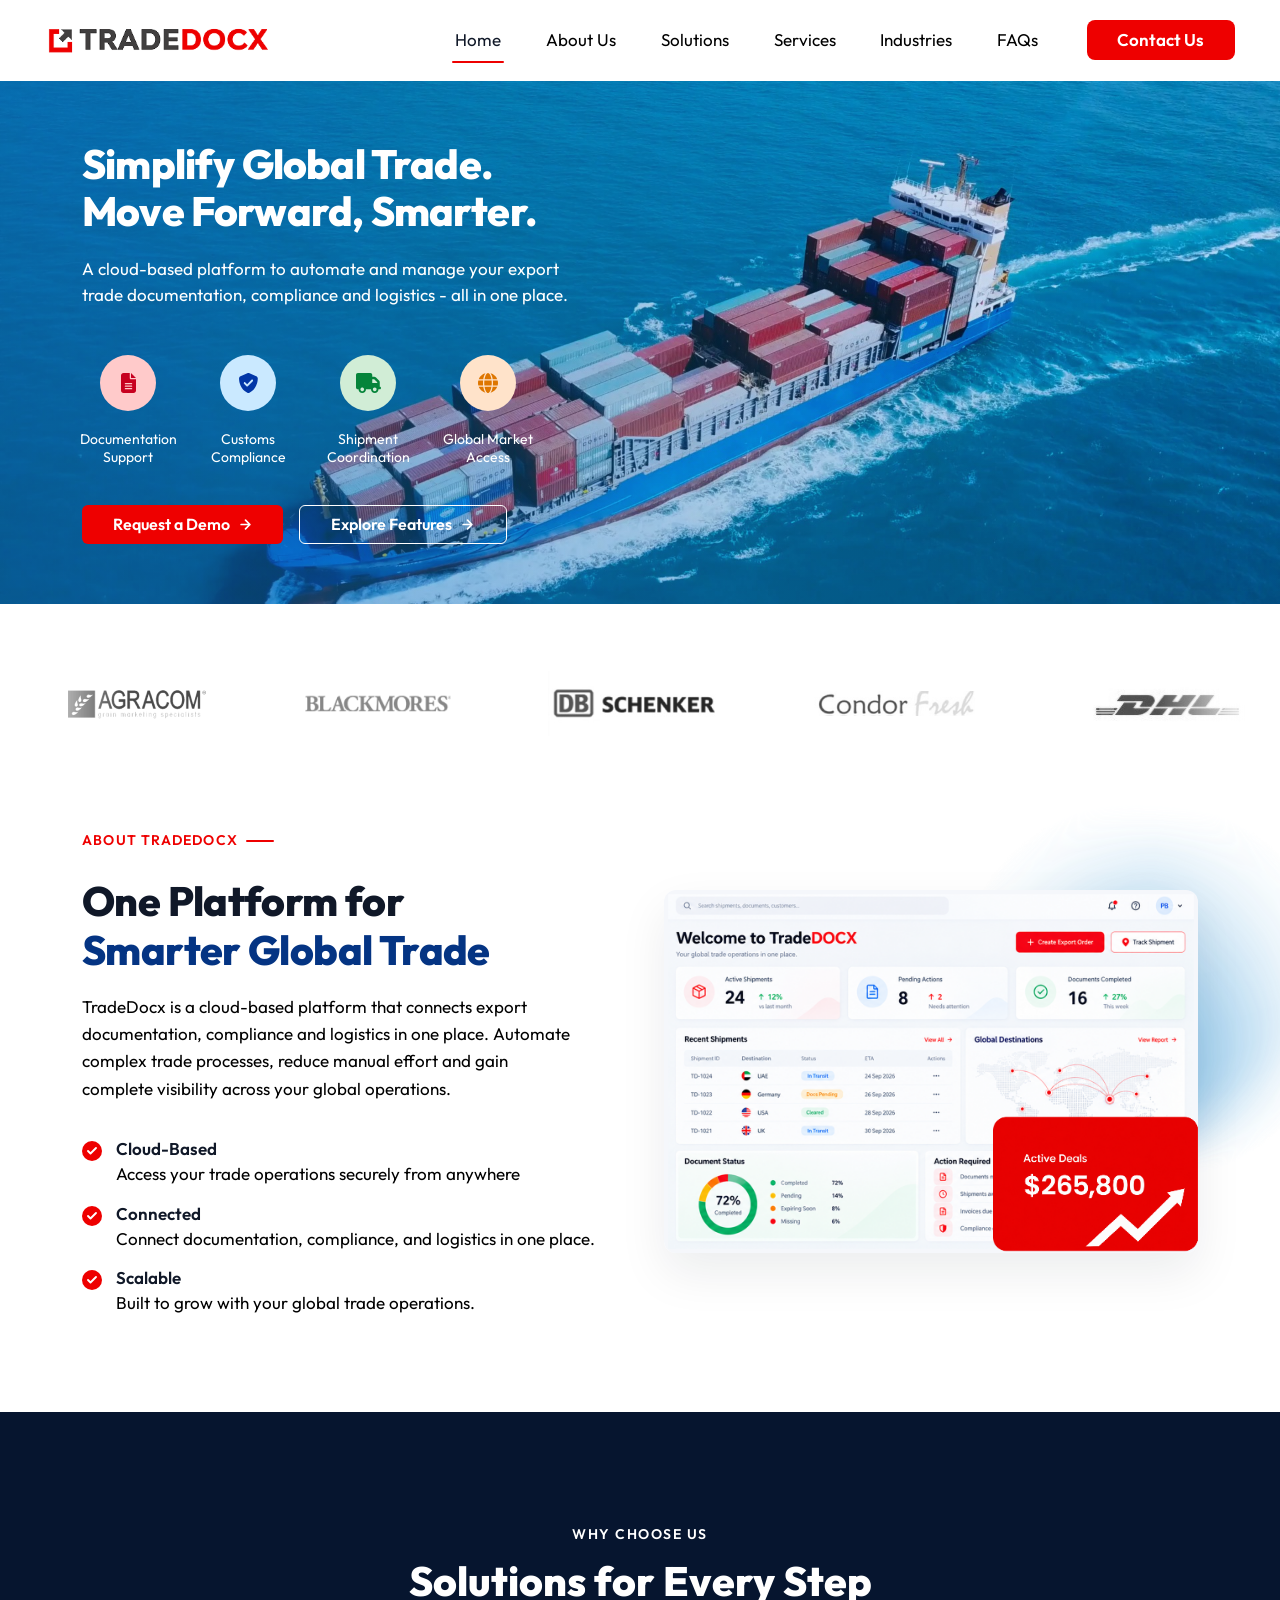
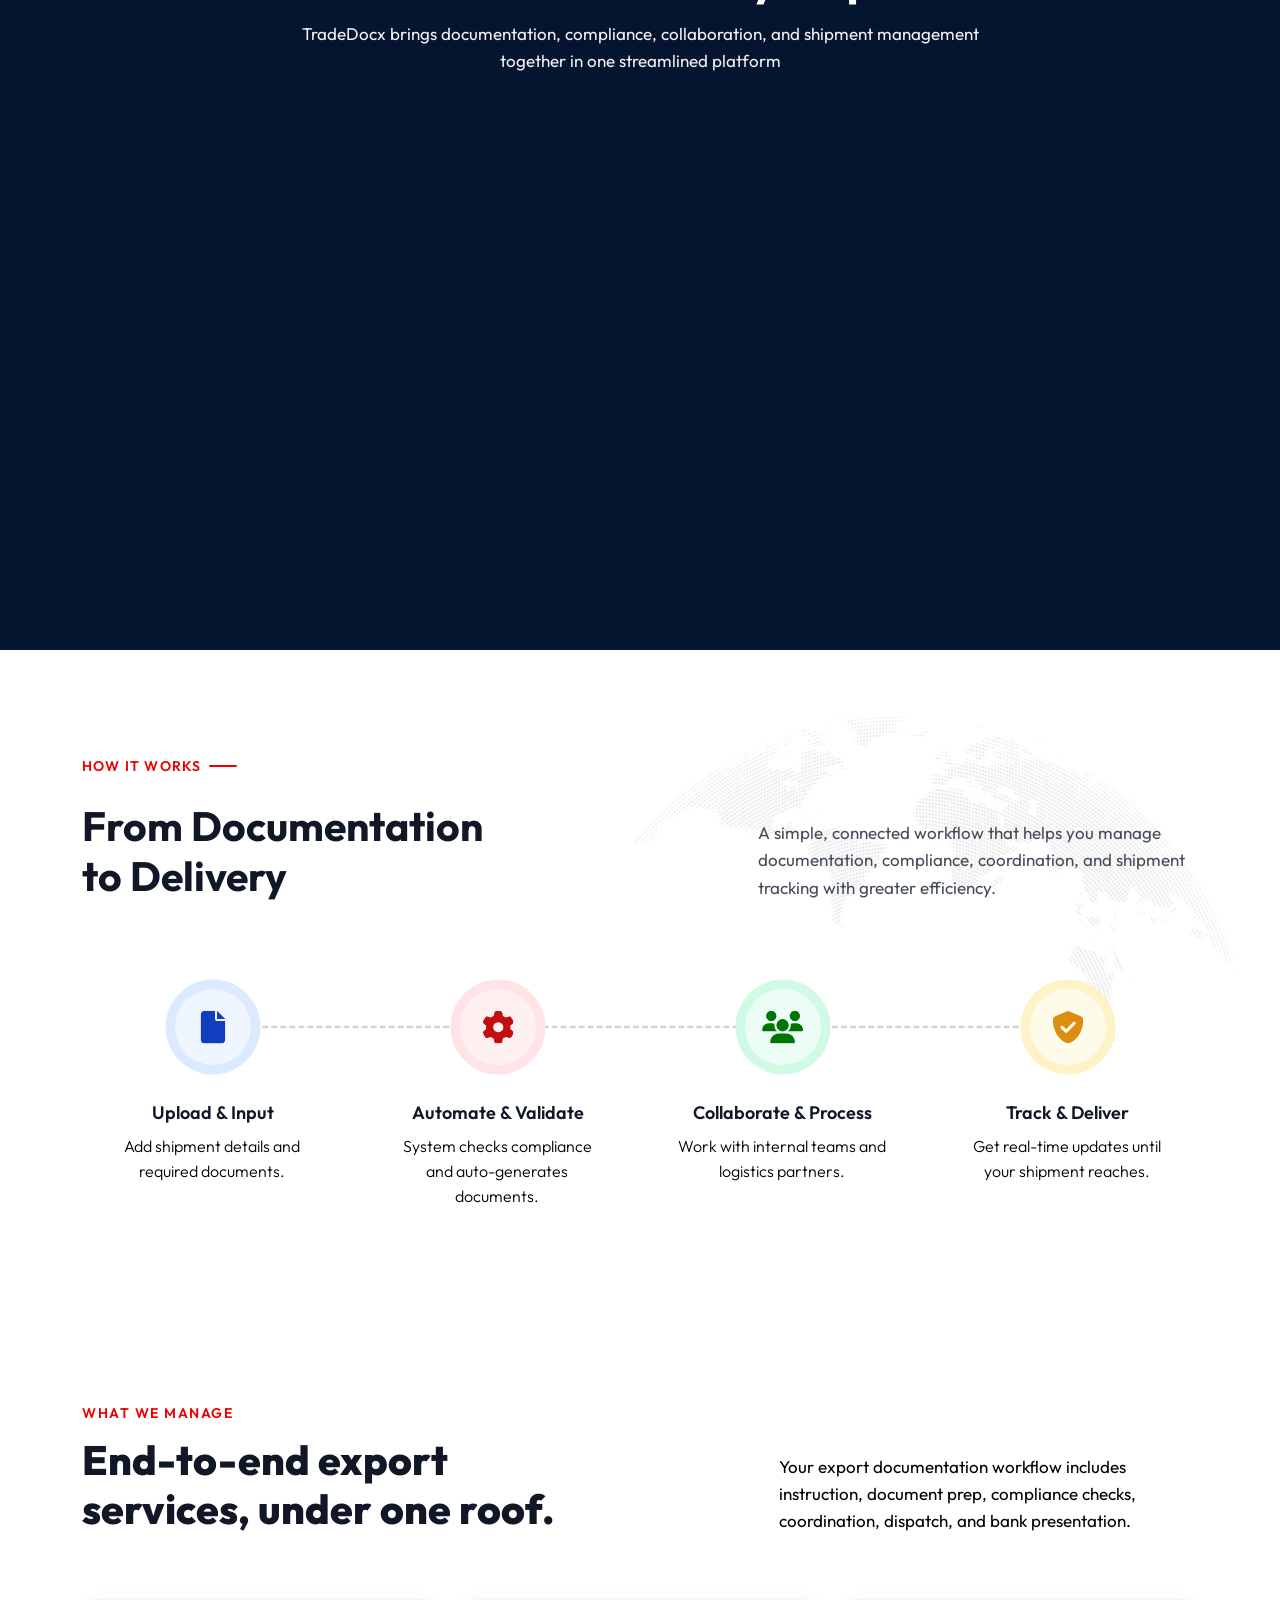
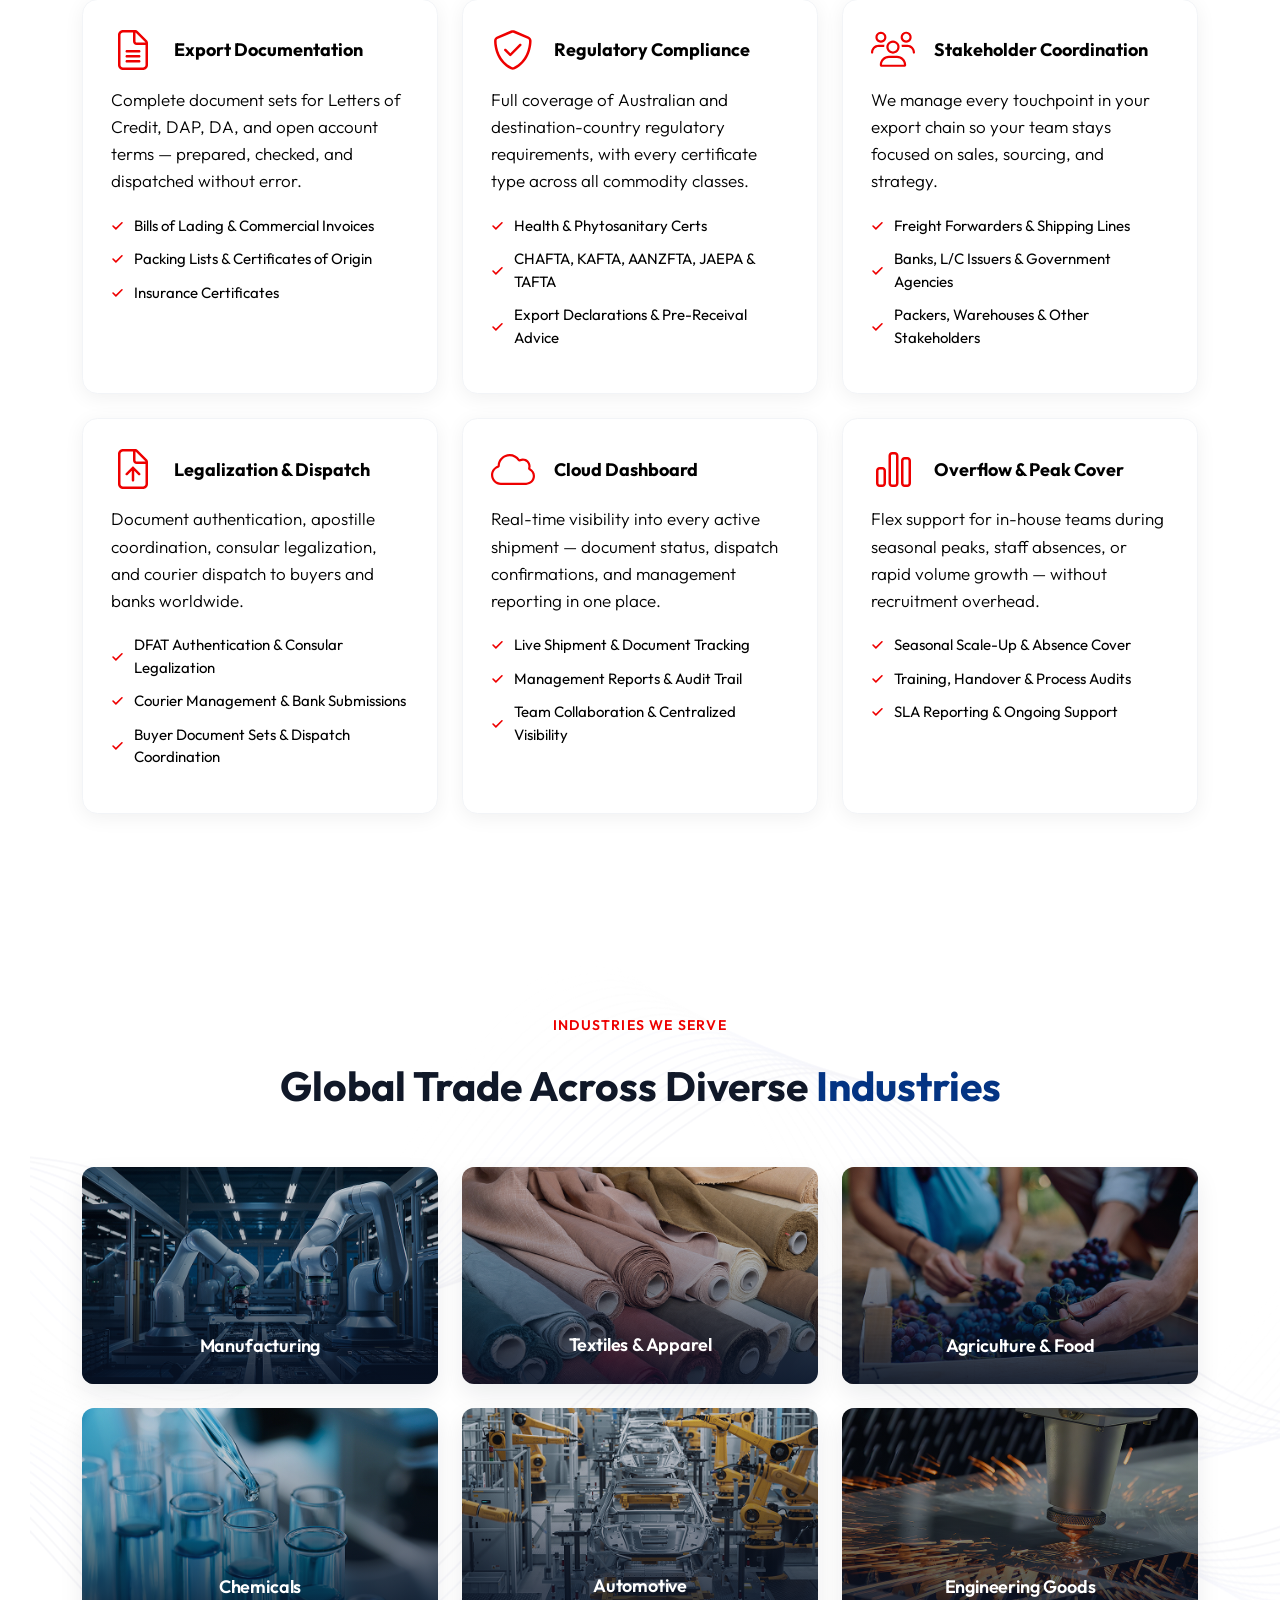
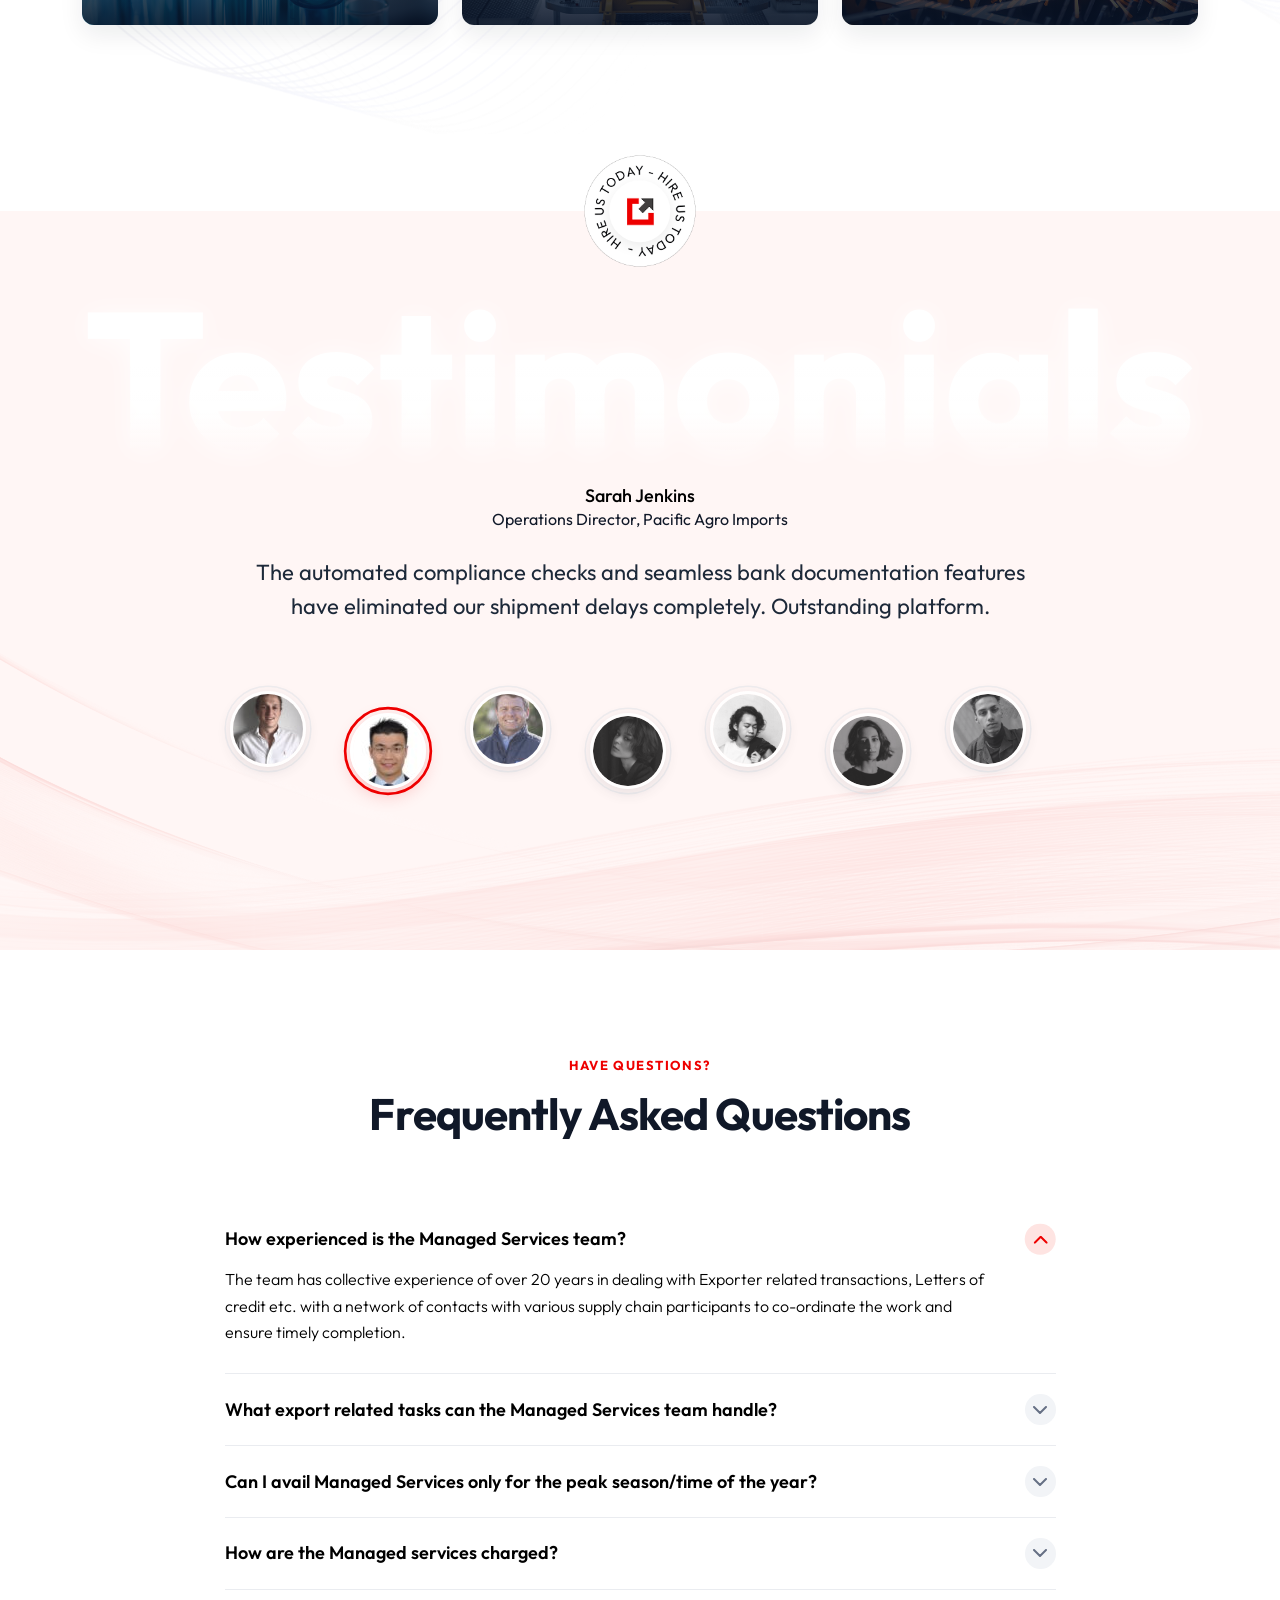
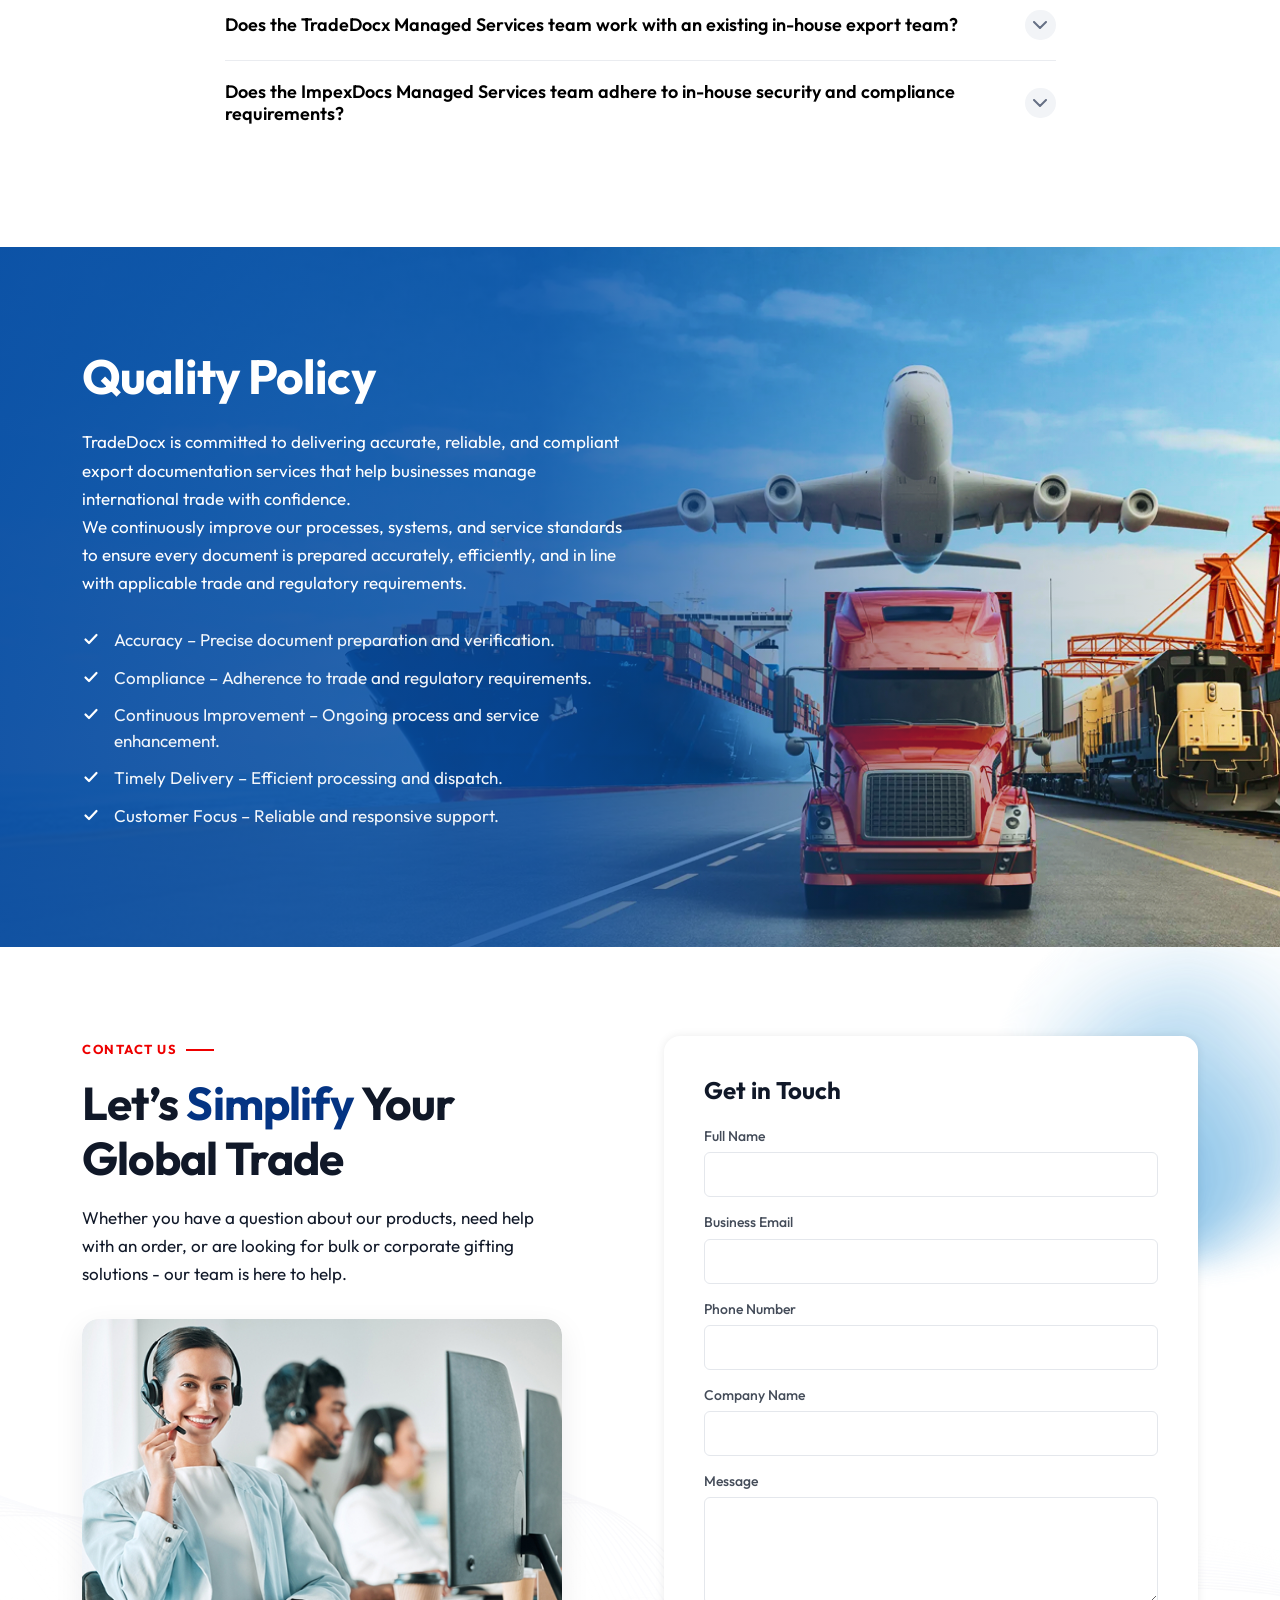
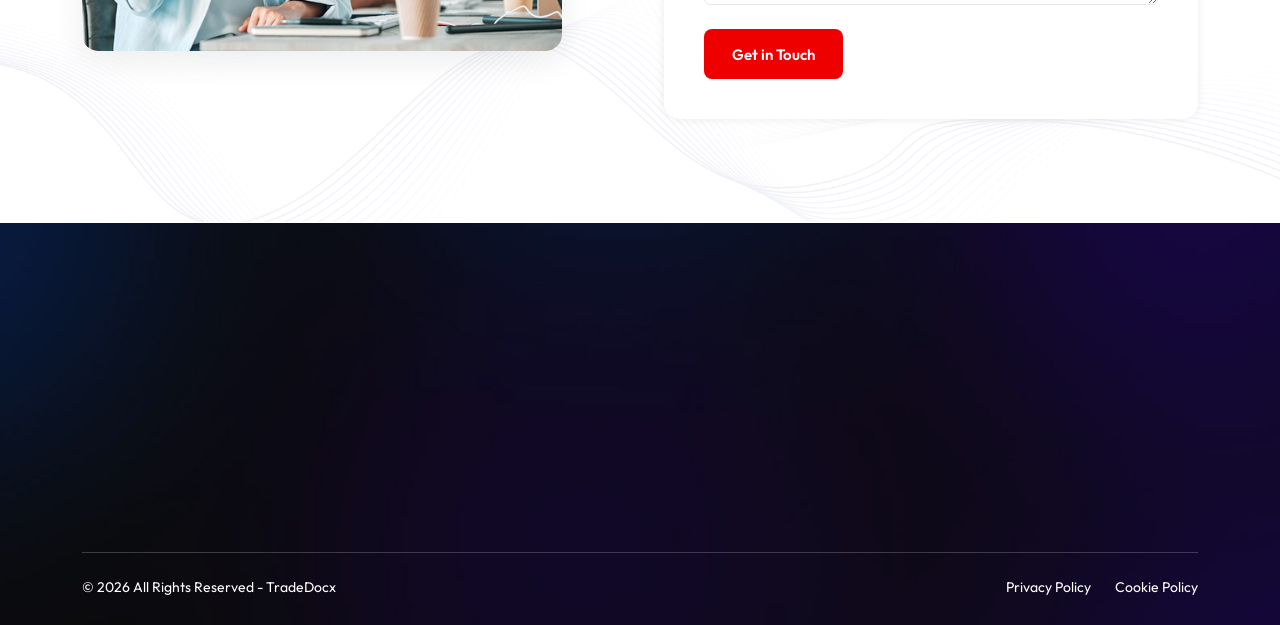
==== commit 5be725af: "issue fixed" ====
--- a/index.html
+++ b/index.html
@@ -1039,11 +1039,7 @@
                                                     Manufacturing Co.</span>
                                             </div>
                                             <p class="td-testimonial-quote-text">
-                                                TradeDocs has transformed the way we manage our export documentation.
-                                                It's
-                                                intuitive, reliable, and has saved us significant time and effort across
-                                                our
-                                                entire global trade operation.
+                                                TradeDocs is intuitive, reliable, and saves our global operations massive time on export workflows.
                                             </p>
                                         </div>
                                     </div>
@@ -1131,10 +1127,7 @@
                                                     Manager, TransOceanic Co.</span>
                                             </div>
                                             <p class="td-testimonial-quote-text">
-                                                TradeDocx has given our operations team peace of mind. Every shipment is
-                                                tracked,
-                                                compliance is guaranteed, and our overseas buyers receive documents on
-                                                time.
+                                              TradeDocx gives us total peace of mind—guaranteeing compliance, perfect tracking, and on-time document delivery to buyers.
                                             </p>
                                         </div>
                                     </div>
--- a/assets/css/style.css
+++ b/assets/css/style.css
@@ -2462,6 +2462,7 @@
     stroke-width: 3.5px;
     stroke-dashoffset: -356px;
     stroke-dasharray: 356px, 366px;
+     stroke-dashoffset: 356px;
     opacity: 0;
     transition: opacity 0.2s ease;
 }
@@ -2472,7 +2473,7 @@
 }
 
 .td-testimonial-area:hover .testimonial-thumb-item.is-active .tp-border-loader svg circle:last-child {
-    animation-play-state: paused;
+    /* animation-play-state: paused; */
 }
 
 @keyframes tp-border-loader {
@@ -3112,7 +3113,7 @@
 }
 @media(min-width:1600px) {
     .container-solution {
-        max-width: 80% !important;
+        max-width: 1400px !important;
     }
 }
 
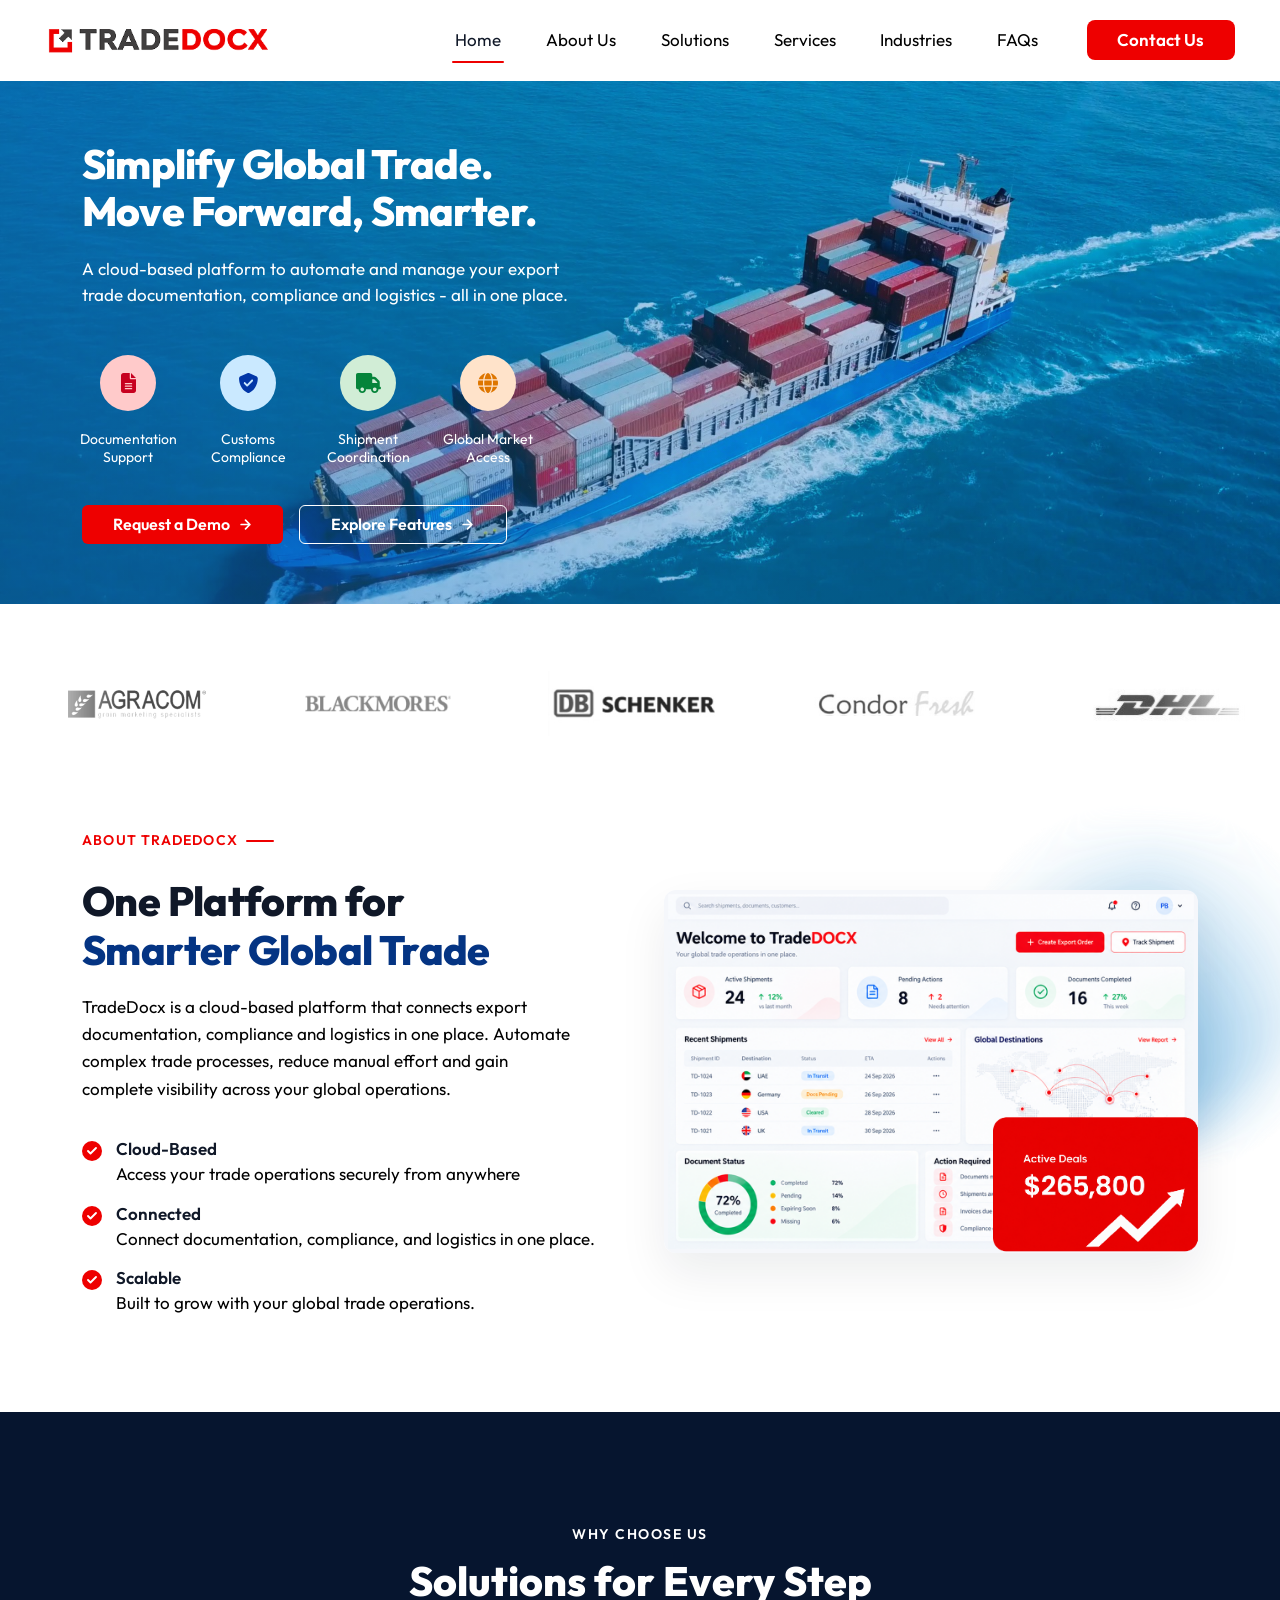
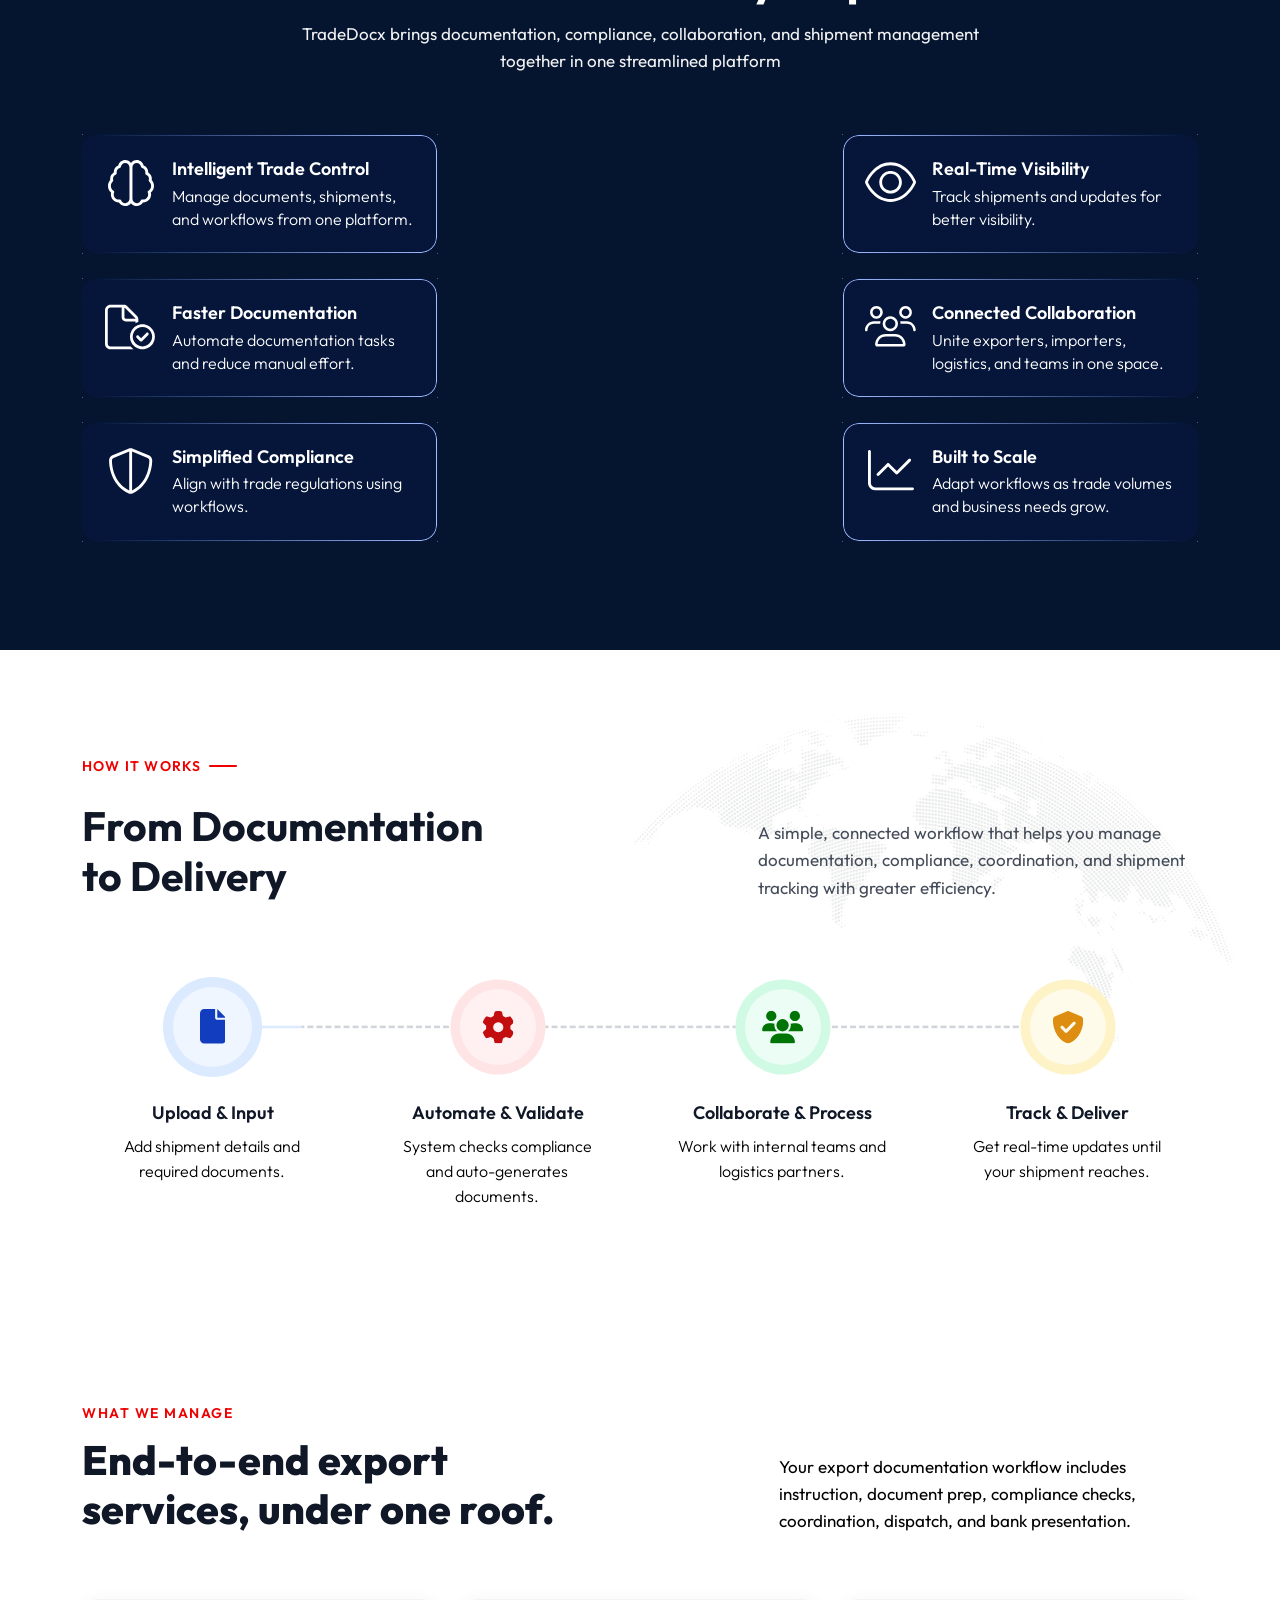
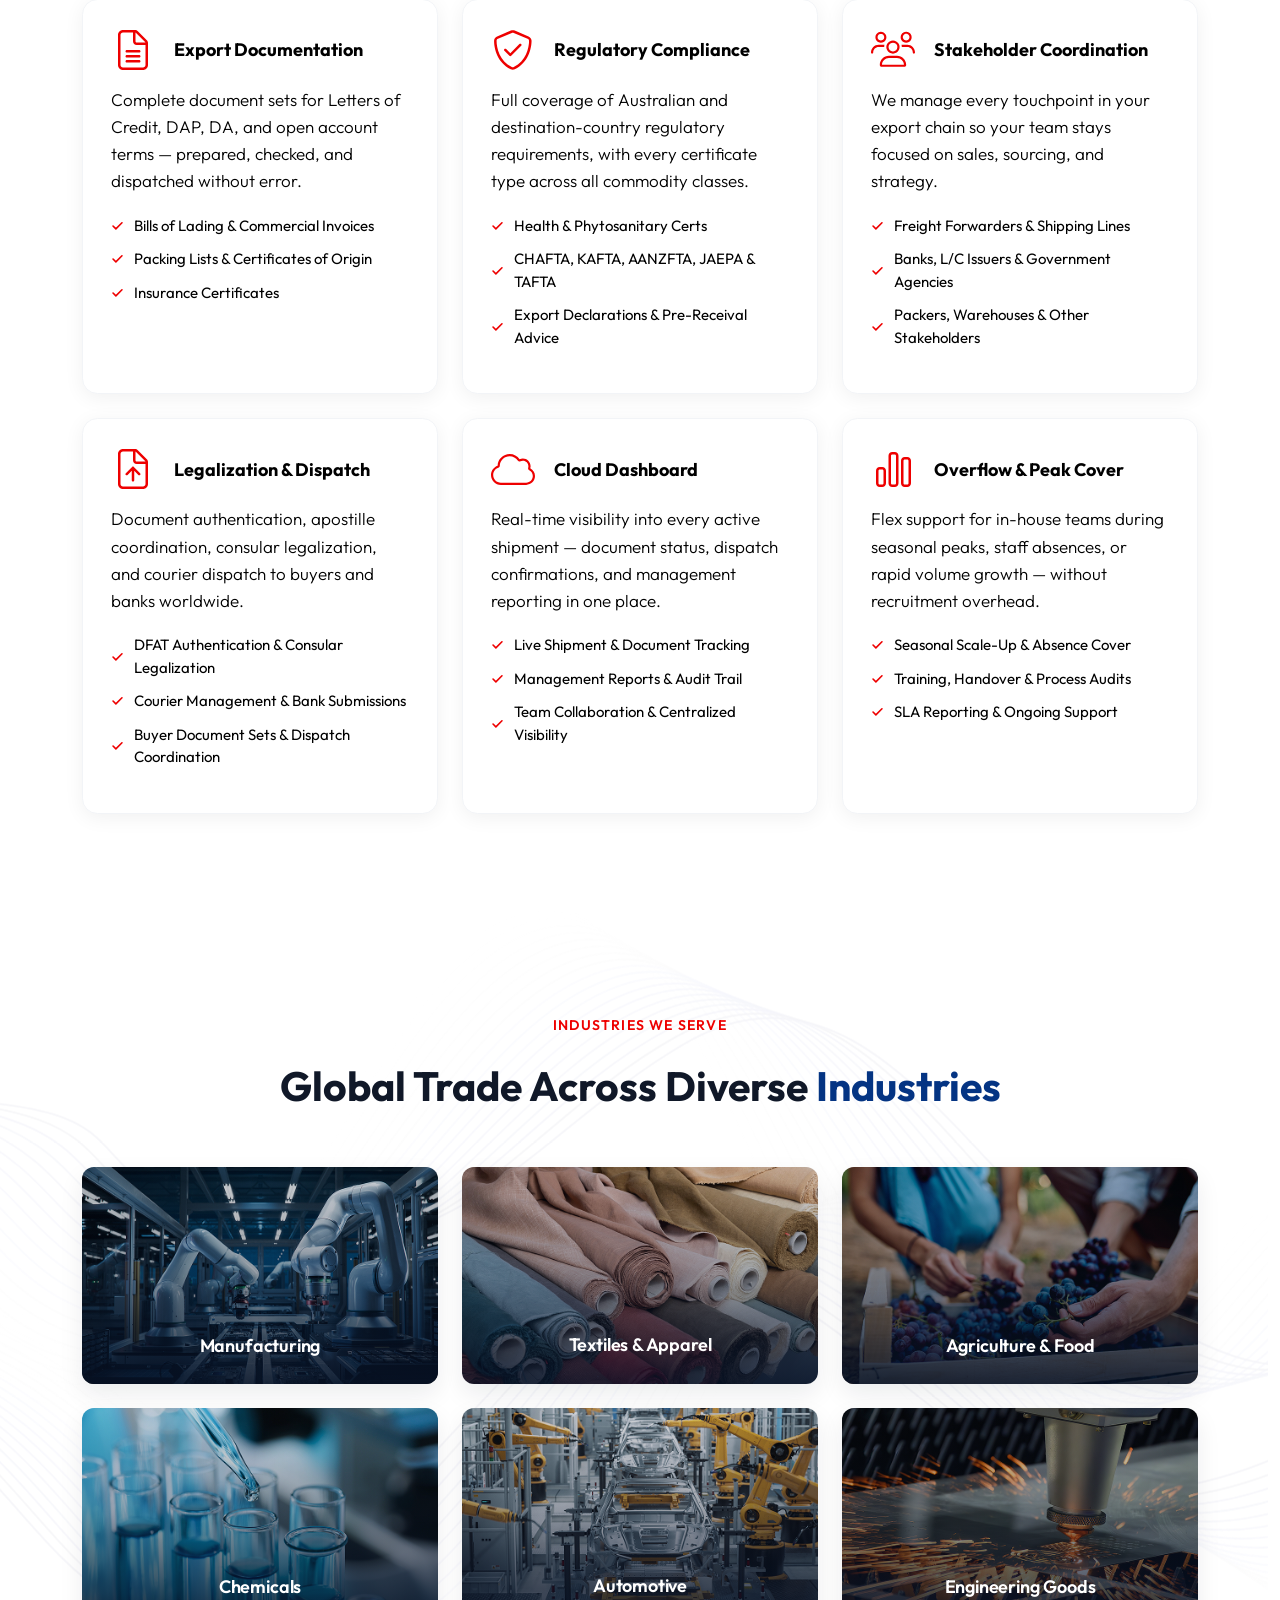
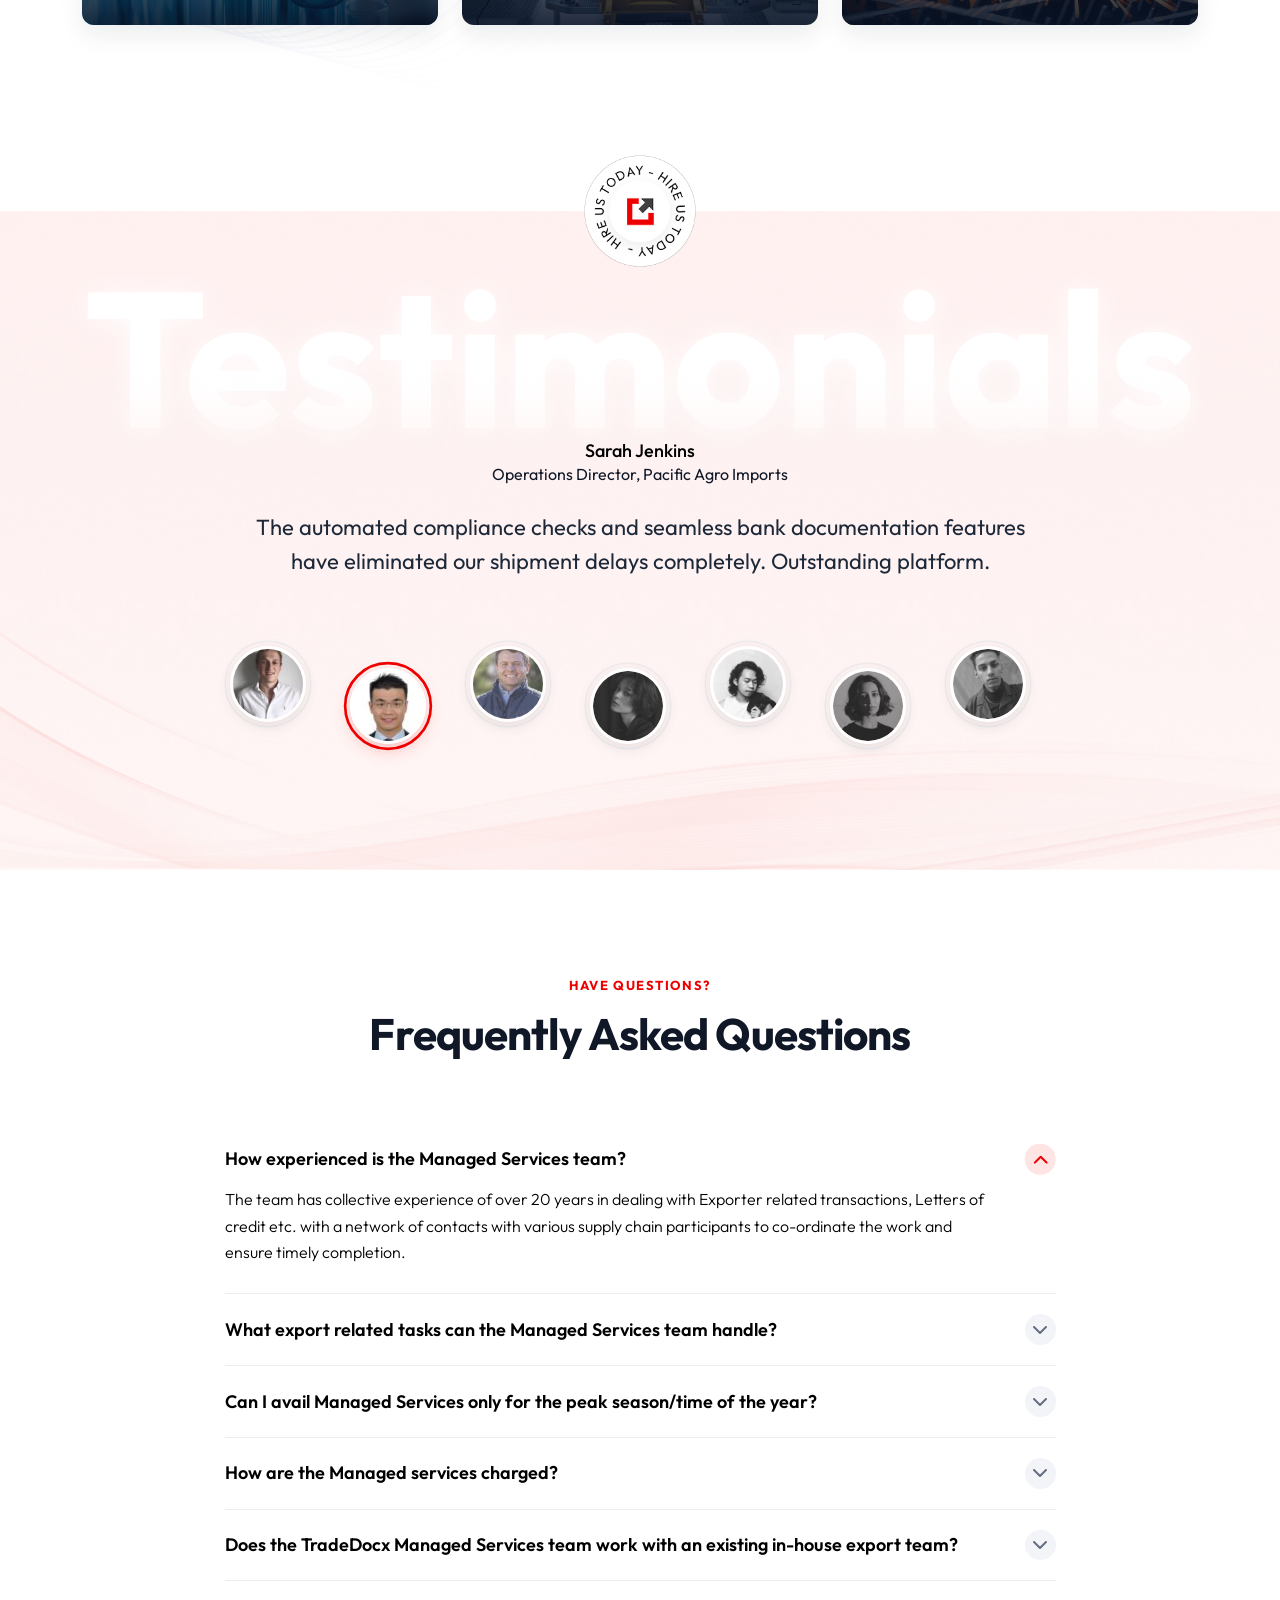
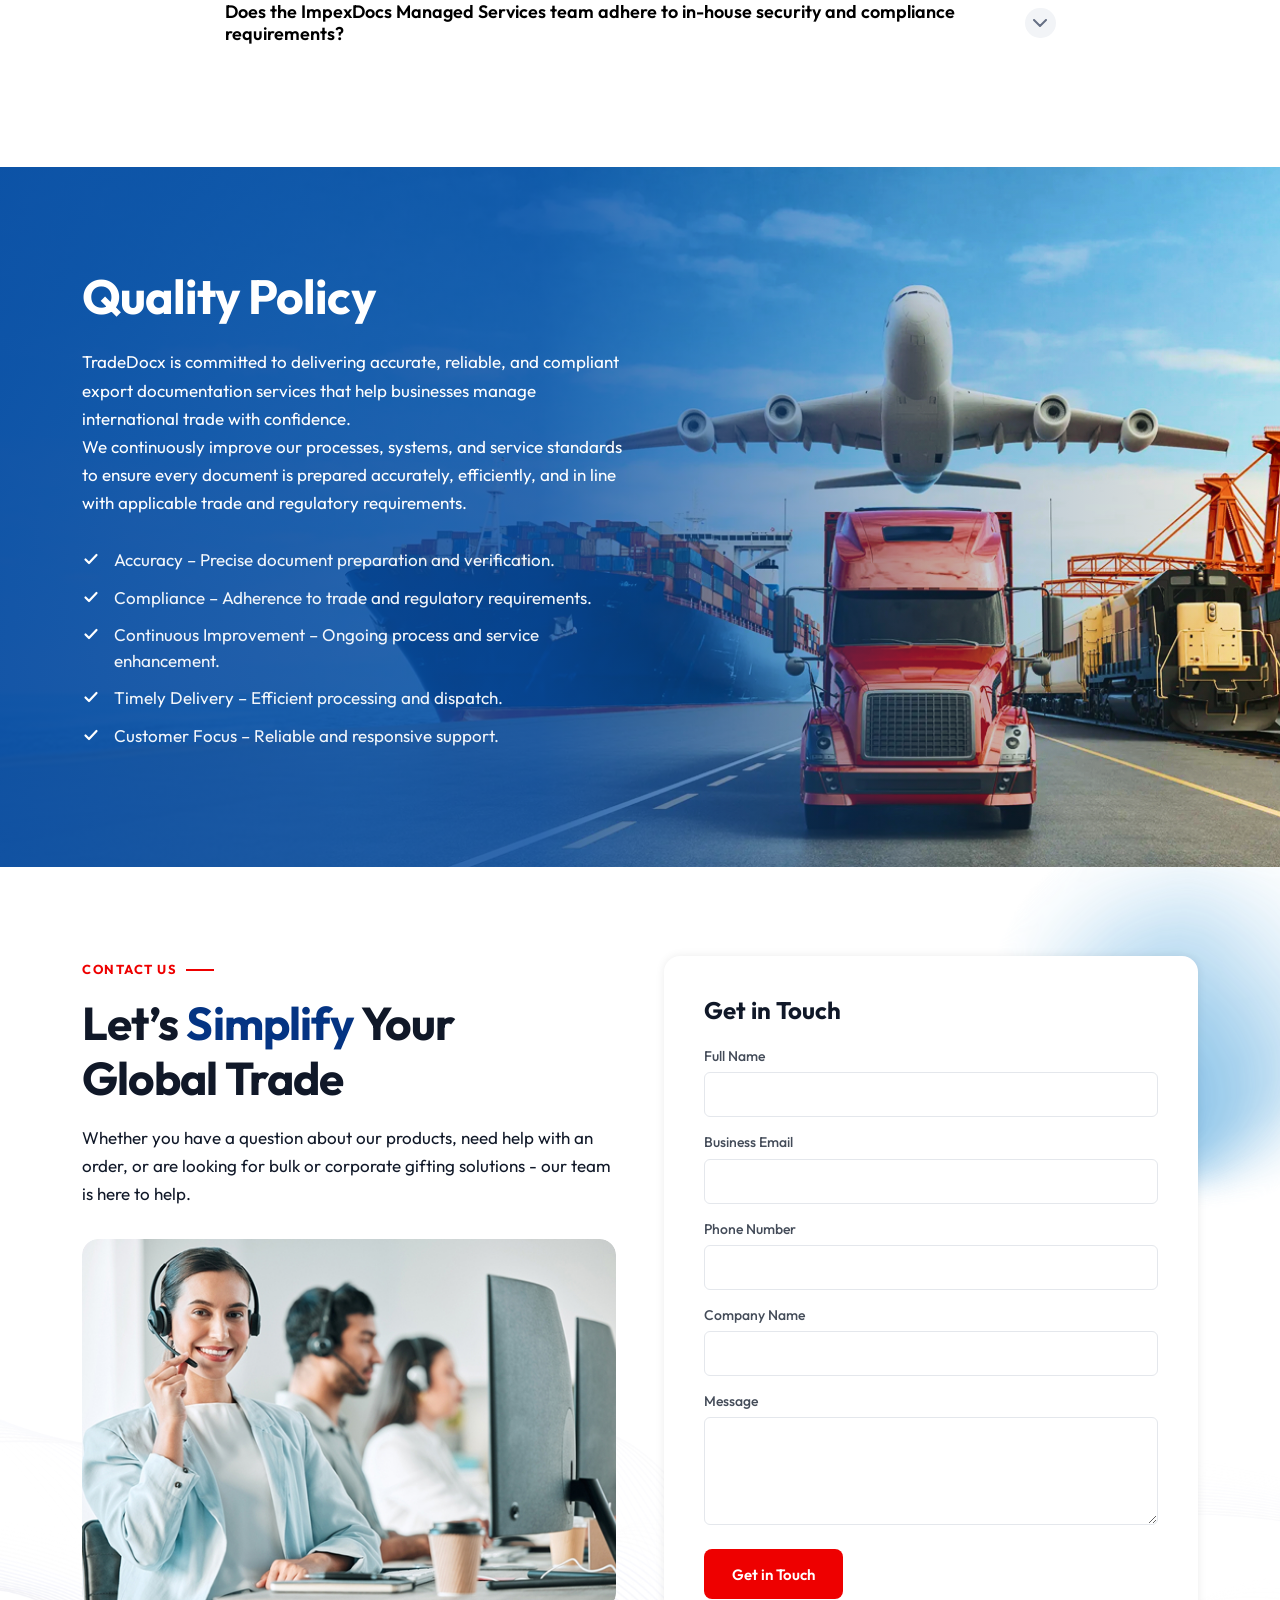
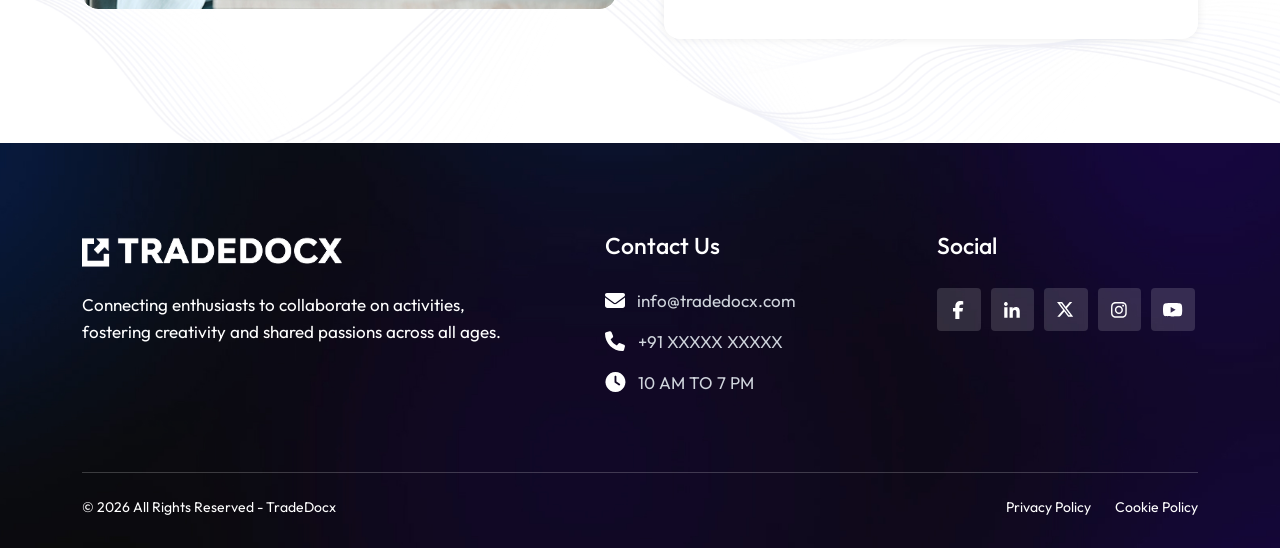
==== commit 72e669e9: "issue fixed" ====
--- a/index.html
+++ b/index.html
@@ -1680,7 +1680,7 @@
             <div class="container position-relative">
                 <div class="row g-4 g-lg-5 align-items-start justify-content-between">
                     <!-- Left Contact Info & Support Image -->
-                    <div class="col-12 col-lg-6 col-xxl-5">
+                    <div class="col-12 col-lg-6">
                         <div class="contact-left-content">
                             <div class="d-inline-flex align-items-center gap-2 mb-3">
                                 <span class="contact-tag-red">CONTACT US</span>
--- a/assets/css/style.css
+++ b/assets/css/style.css
@@ -1303,7 +1303,7 @@
    Section 5: How It Works Section (screenshots/how-it-work-section.png)
    ========================================================================== */
 .how-it-works-section {
-    padding: clamp(65px, 8vw, 110px) 0;
+    padding: clamp(65px, 8vw, 150px) 0;
     background-color: var(--bg-white);
     position: relative;
     overflow: hidden;
@@ -2166,8 +2166,12 @@
    ========================================================================== */
 .td-testimonial-area {
     position: relative;
-    background: #FFF6F5;
-    padding: clamp(75px, 8.5vw, 115px) 0 clamp(75px, 9vw, 115px);
+    background-color: #FFF6F5;
+    background-image: url("../images/testimonial-bg.jpg");
+    background-repeat: no-repeat;
+    background-position: center;
+    background-size: cover;
+    padding: clamp(75px, 8.5vw, 115px) 0 clamp(75px, 7.5vw, 80px);
     overflow: visible;
     margin-top: clamp(60px, 6vw, 85px);
 }
@@ -2241,7 +2245,7 @@
 /* Huge Background Watermark Text */
 .td-testimonial-bg-text {
     position: absolute;
-    top: clamp(35px, 5.5vw, 75px);
+    top: clamp(35px, 5vw, 50px);
     left: 0;
     right: 0;
     width: 100%;
@@ -2283,6 +2287,7 @@
     left: -26%;
     width: 180%;
     opacity: .5;
+    display: none;
 }
 
 .td-testimonial-wave-parallax {
@@ -2325,8 +2330,8 @@
 .td-testimonial-main {
     position: relative;
     z-index: 2;
-    padding-top: clamp(100px, 20vw, 165px);
-    padding-bottom: clamp(20px, 2.5vw,50px);
+    padding-top: clamp(100px, 12vw, 120px);
+    padding-bottom: clamp(20px, 2.5vw, 50px);
 }
 
 .td-testimonial-avatar-title {
@@ -2462,7 +2467,7 @@
     stroke-width: 3.5px;
     stroke-dashoffset: -356px;
     stroke-dasharray: 356px, 366px;
-     stroke-dashoffset: 356px;
+    stroke-dashoffset: 356px;
     opacity: 0;
     transition: opacity 0.2s ease;
 }
@@ -2786,22 +2791,22 @@
     color: var(--text-color);
     line-height: 1.65;
     margin-bottom: clamp(24px, 2.4vw, 36px);
-    max-width: 480px;
 }
 
 .contact-support-img-box {
     border-radius: 16px;
     overflow: hidden;
-    box-shadow: 0 10px 30px rgba(16, 24, 40, 0.08);
-    max-width: 480px;
+    max-width: 608px;
+    max-height: 382px;
+
 }
 
 .contact-support-img {
-    width: 100%;
     height: auto;
     object-fit: cover;
     display: block;
     border-radius: 16px;
+    width: 100%;
 }
 
 .contact-card-wrapper {
@@ -3107,10 +3112,11 @@
    ========================================================================== */
 
 @media(min-width:2000px) {
-   .td-testimonial-wave-wrap {
-    width:160%;
-   }
-}
+    .td-testimonial-wave-wrap {
+        width: 160%;
+    }
+}
+
 @media(min-width:1600px) {
     .container-solution {
         max-width: 1400px !important;
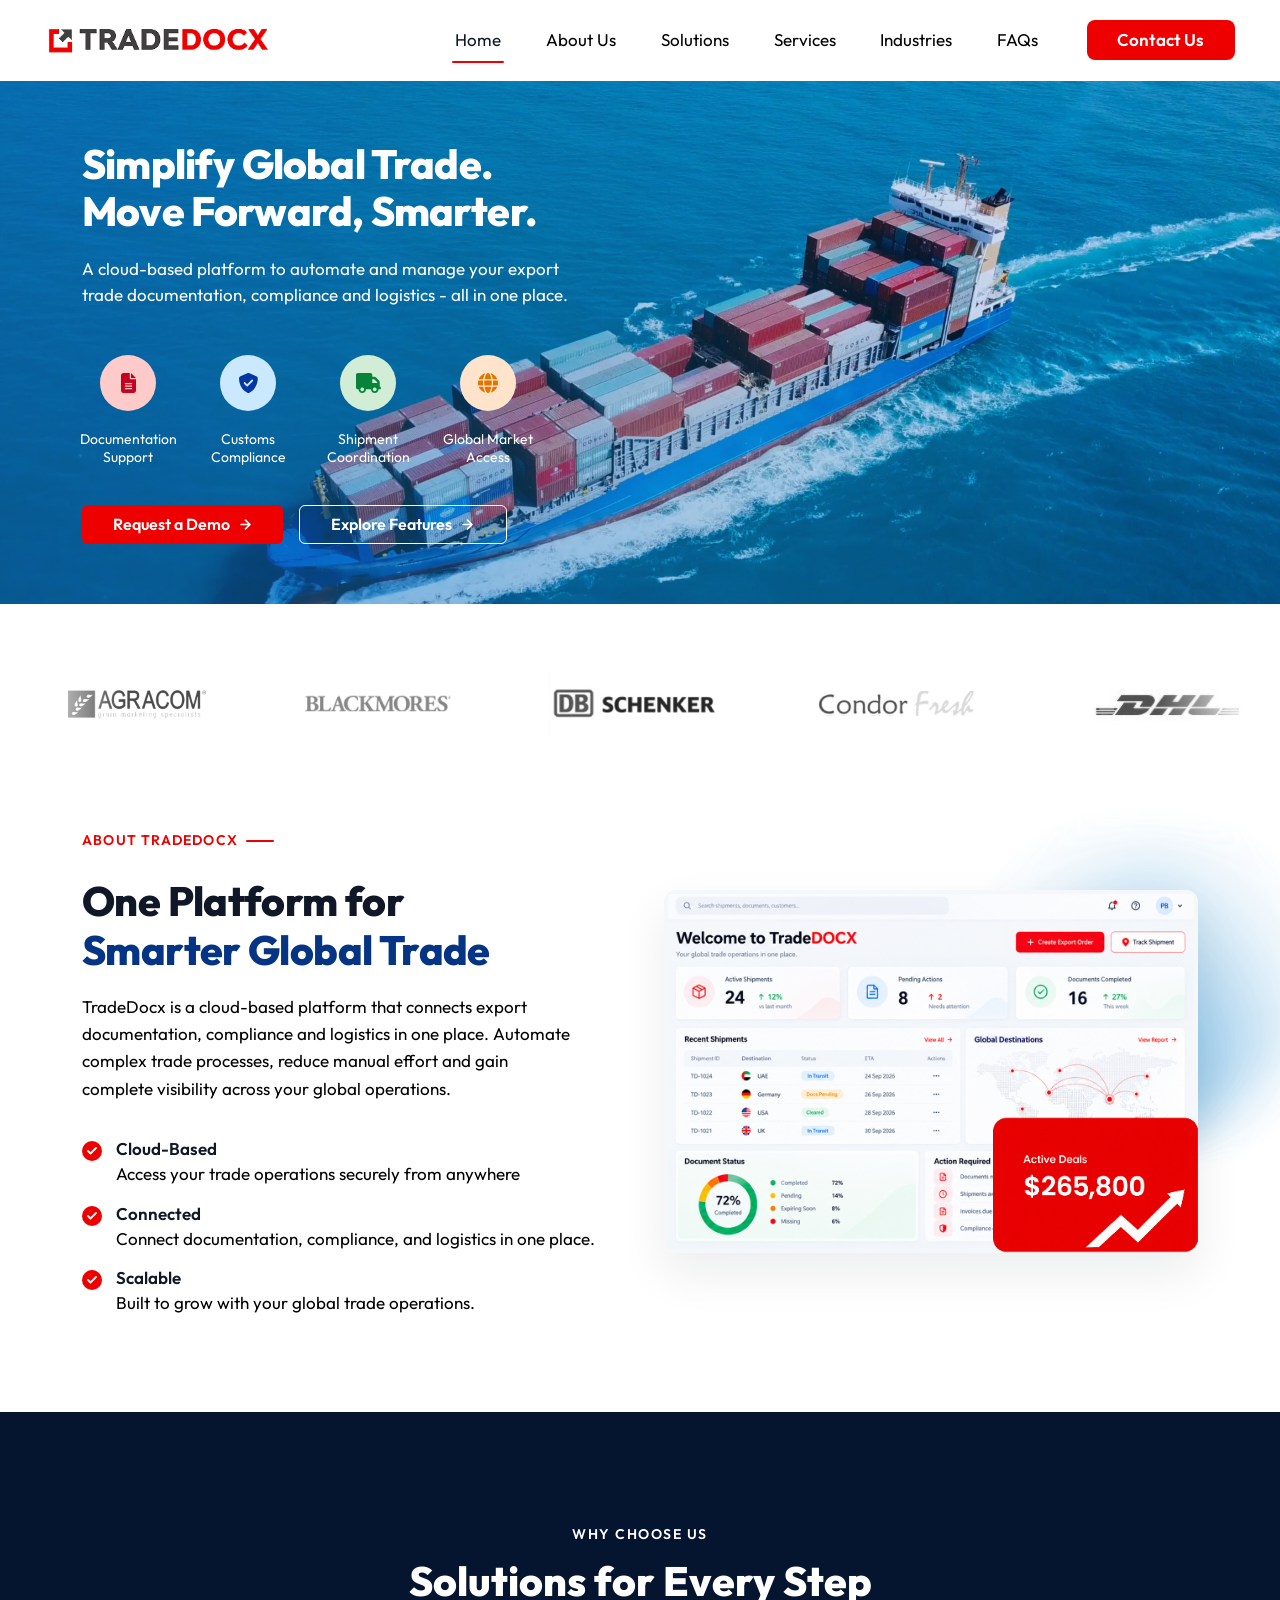
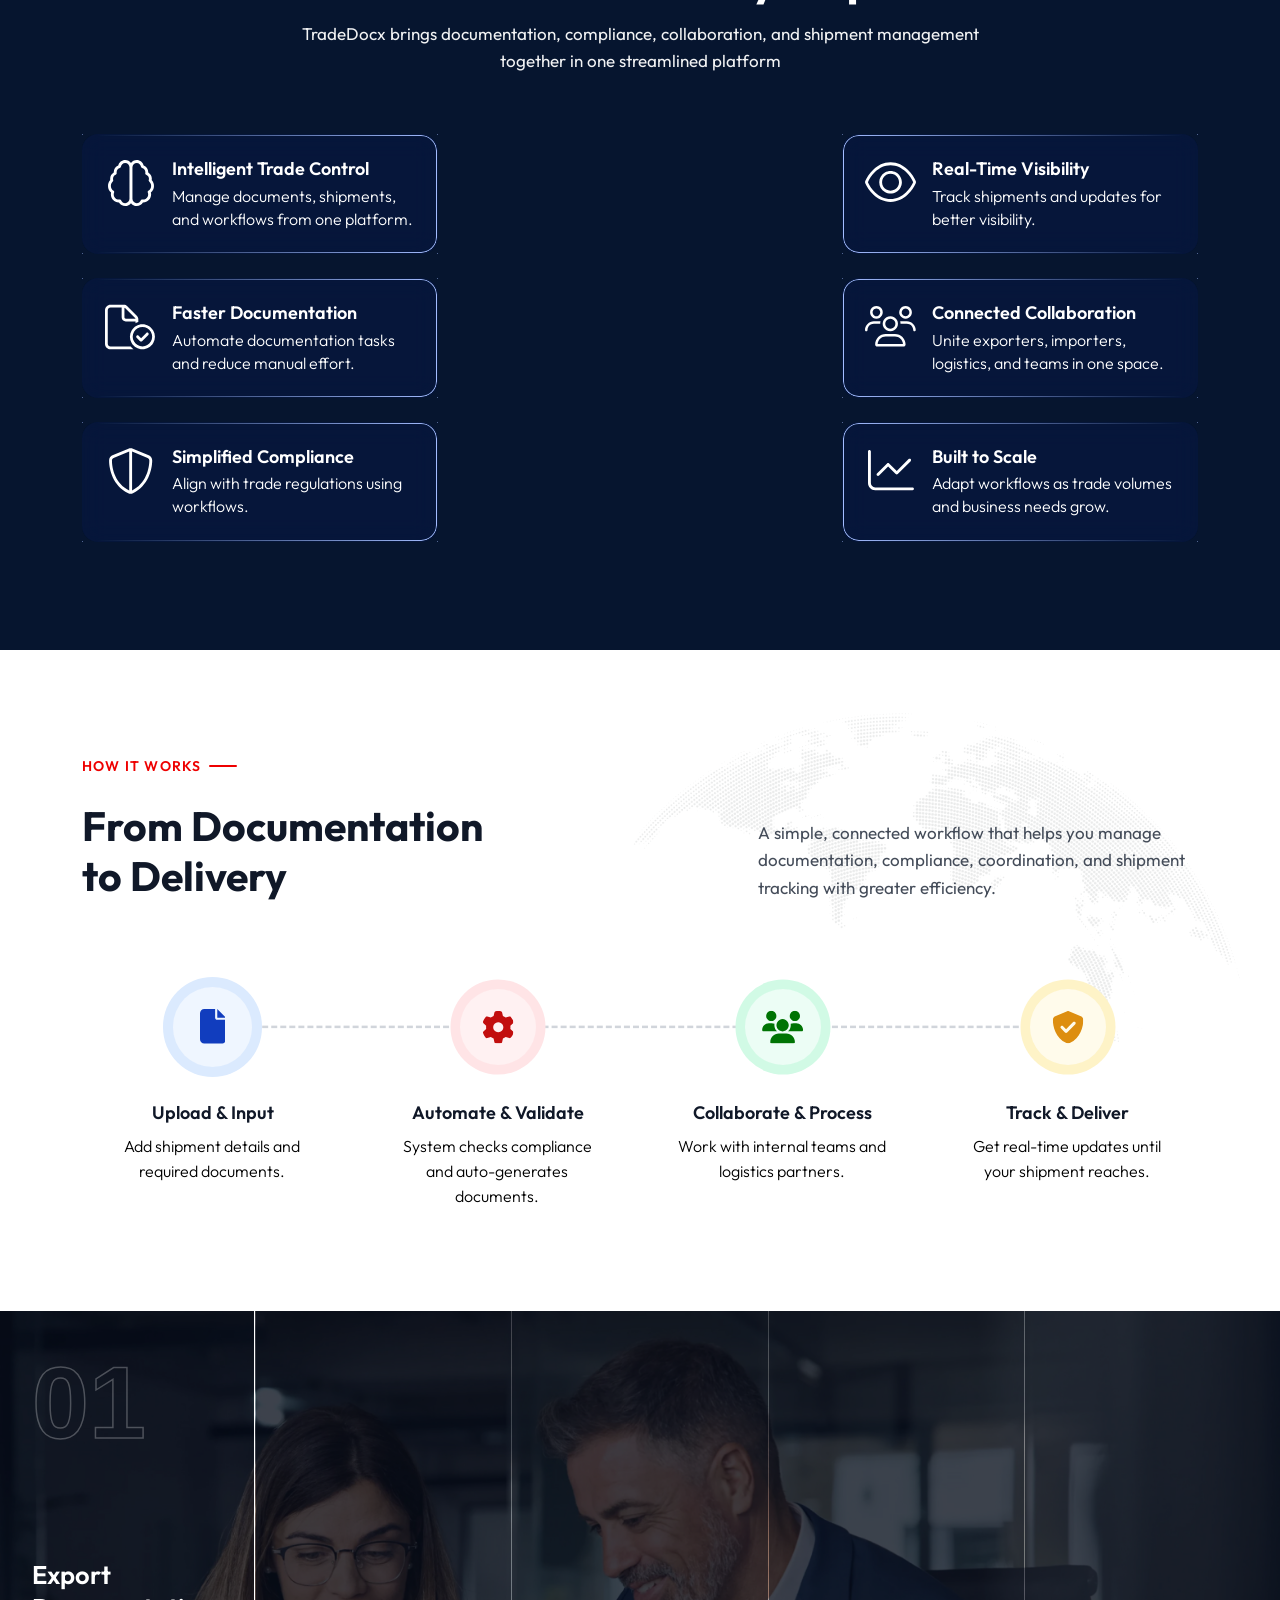
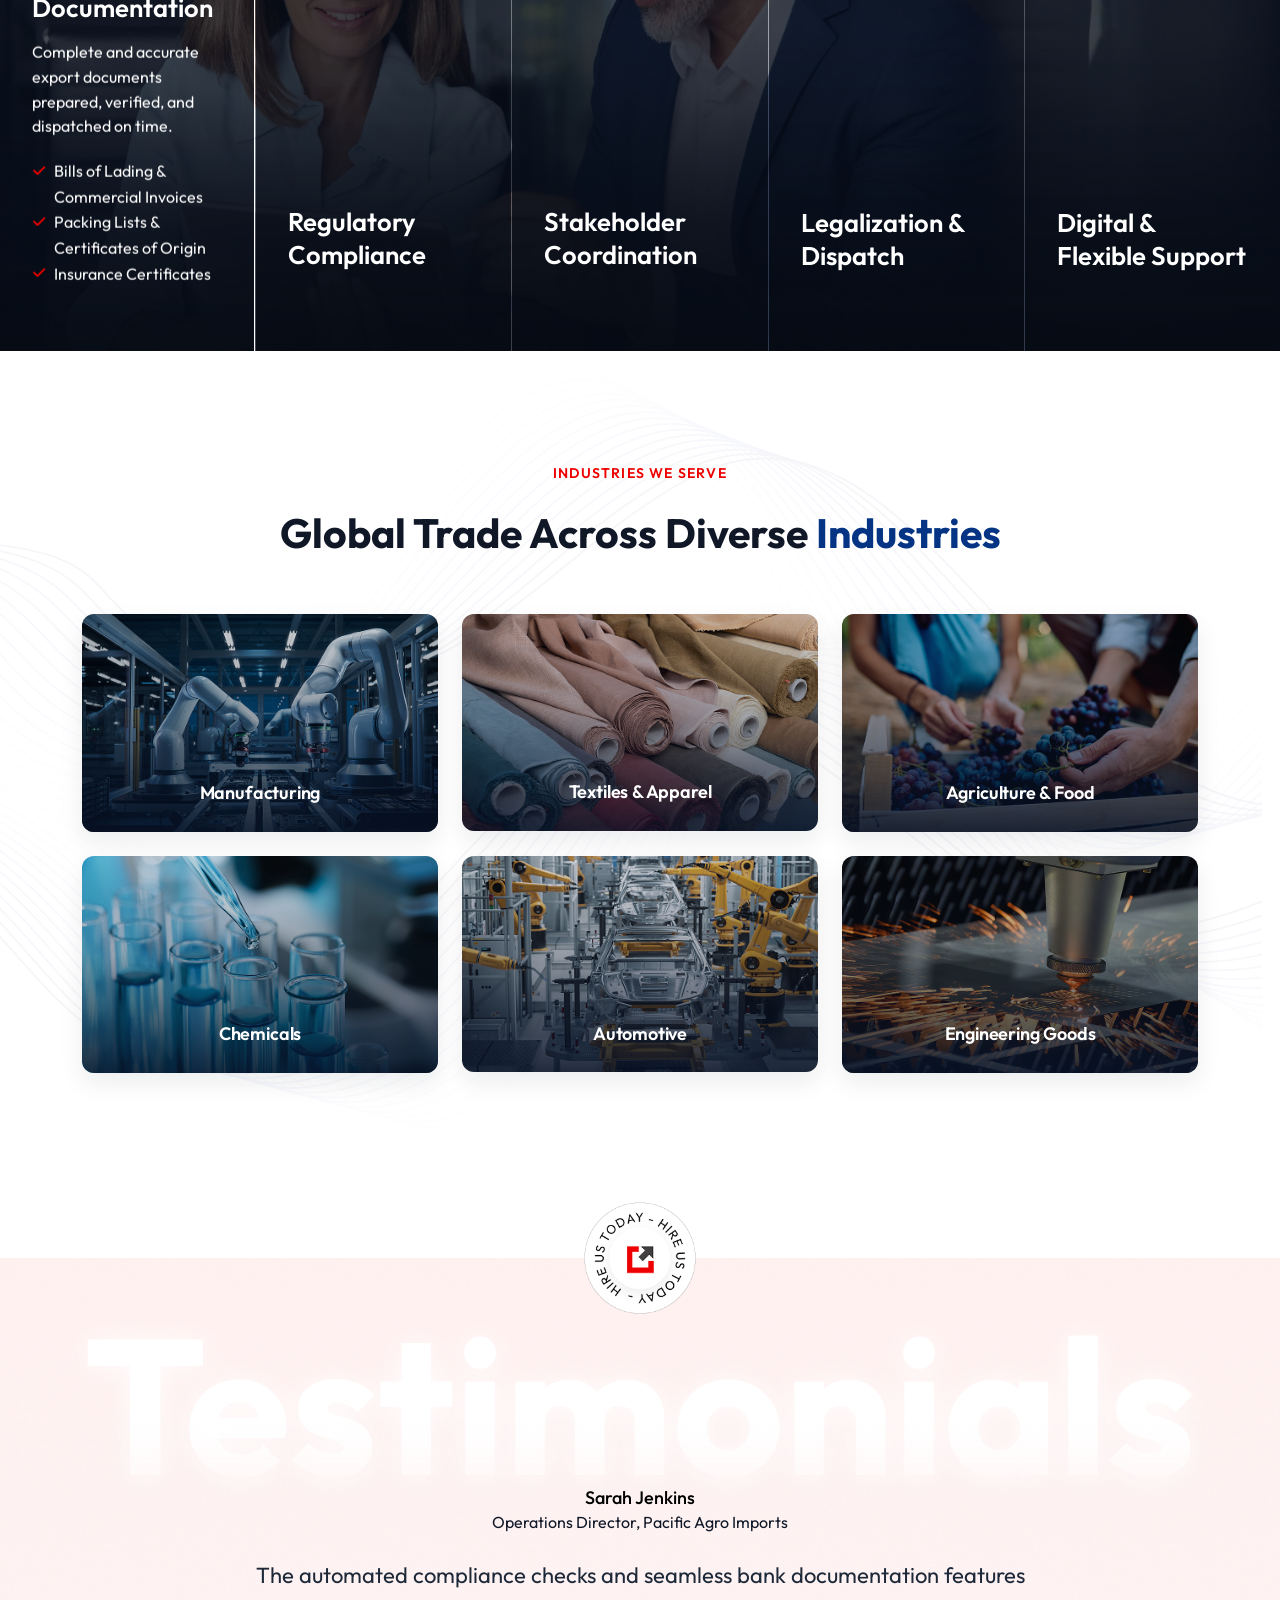
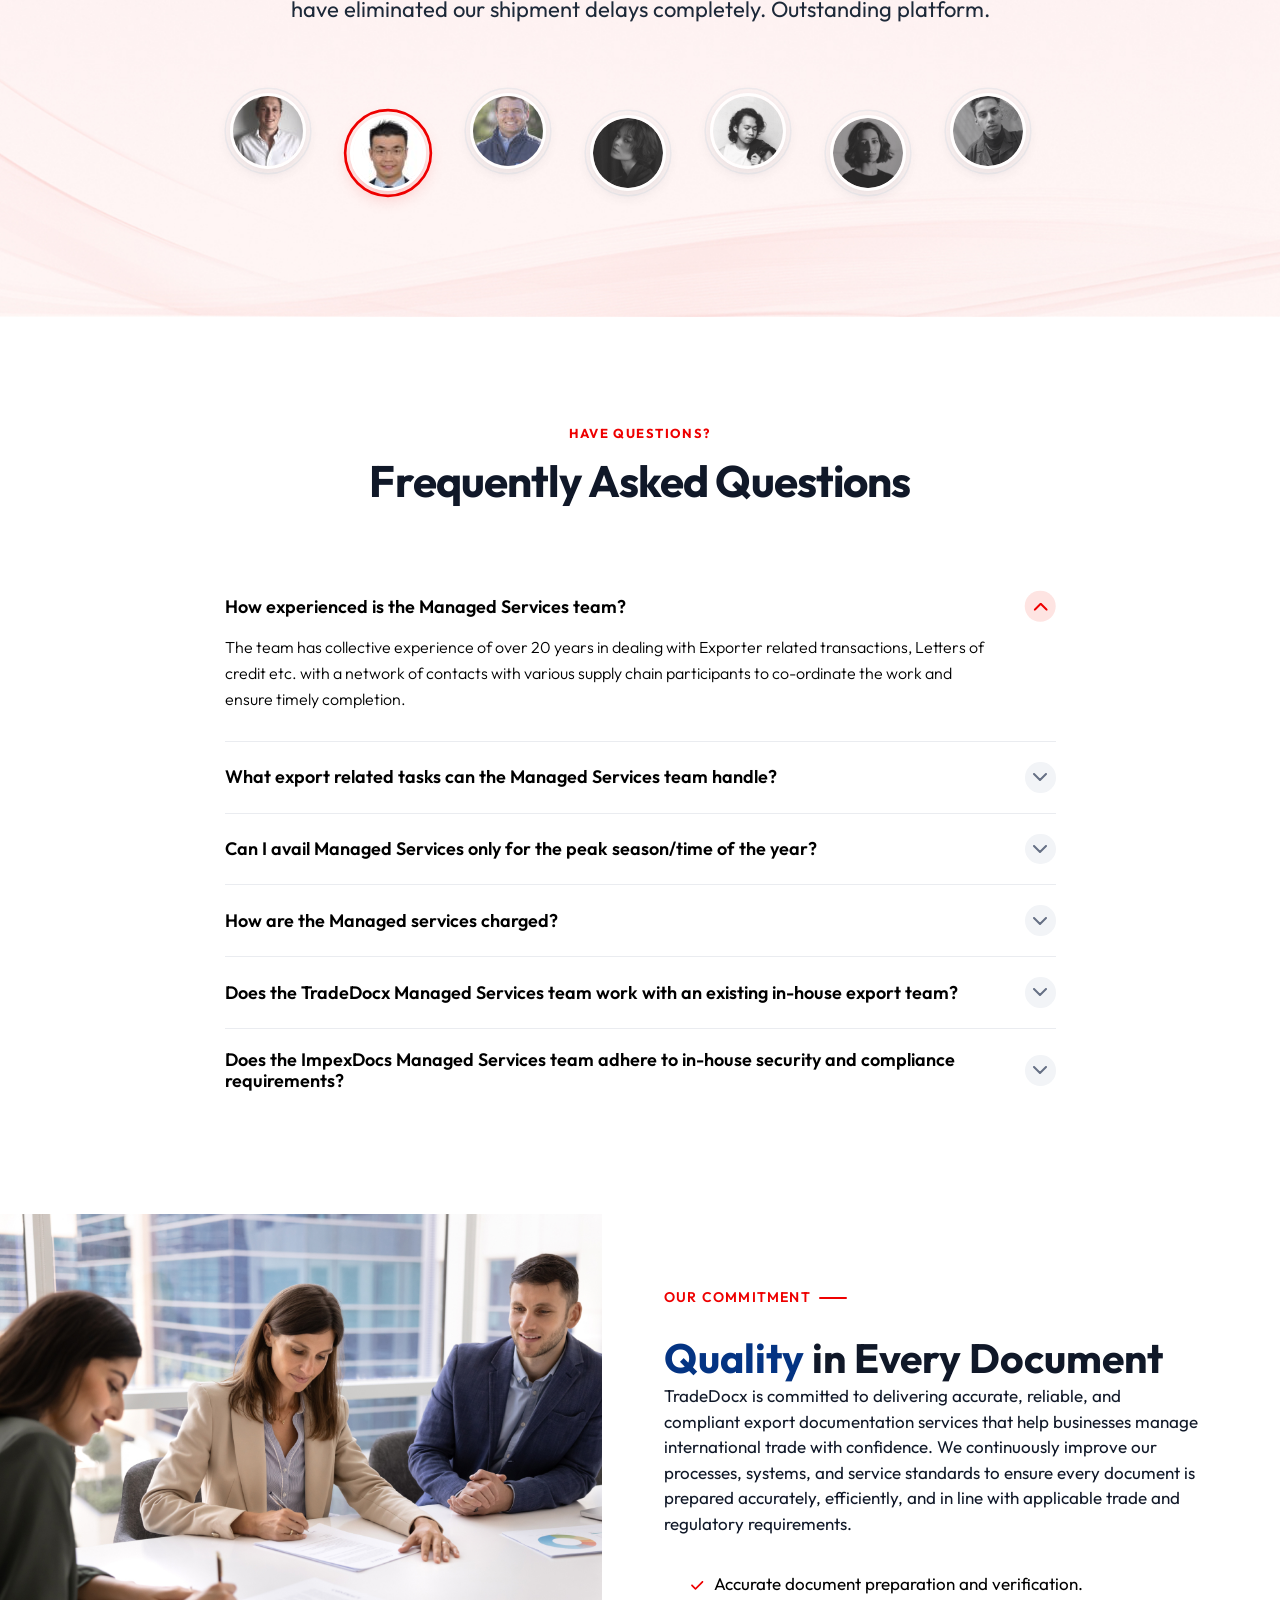
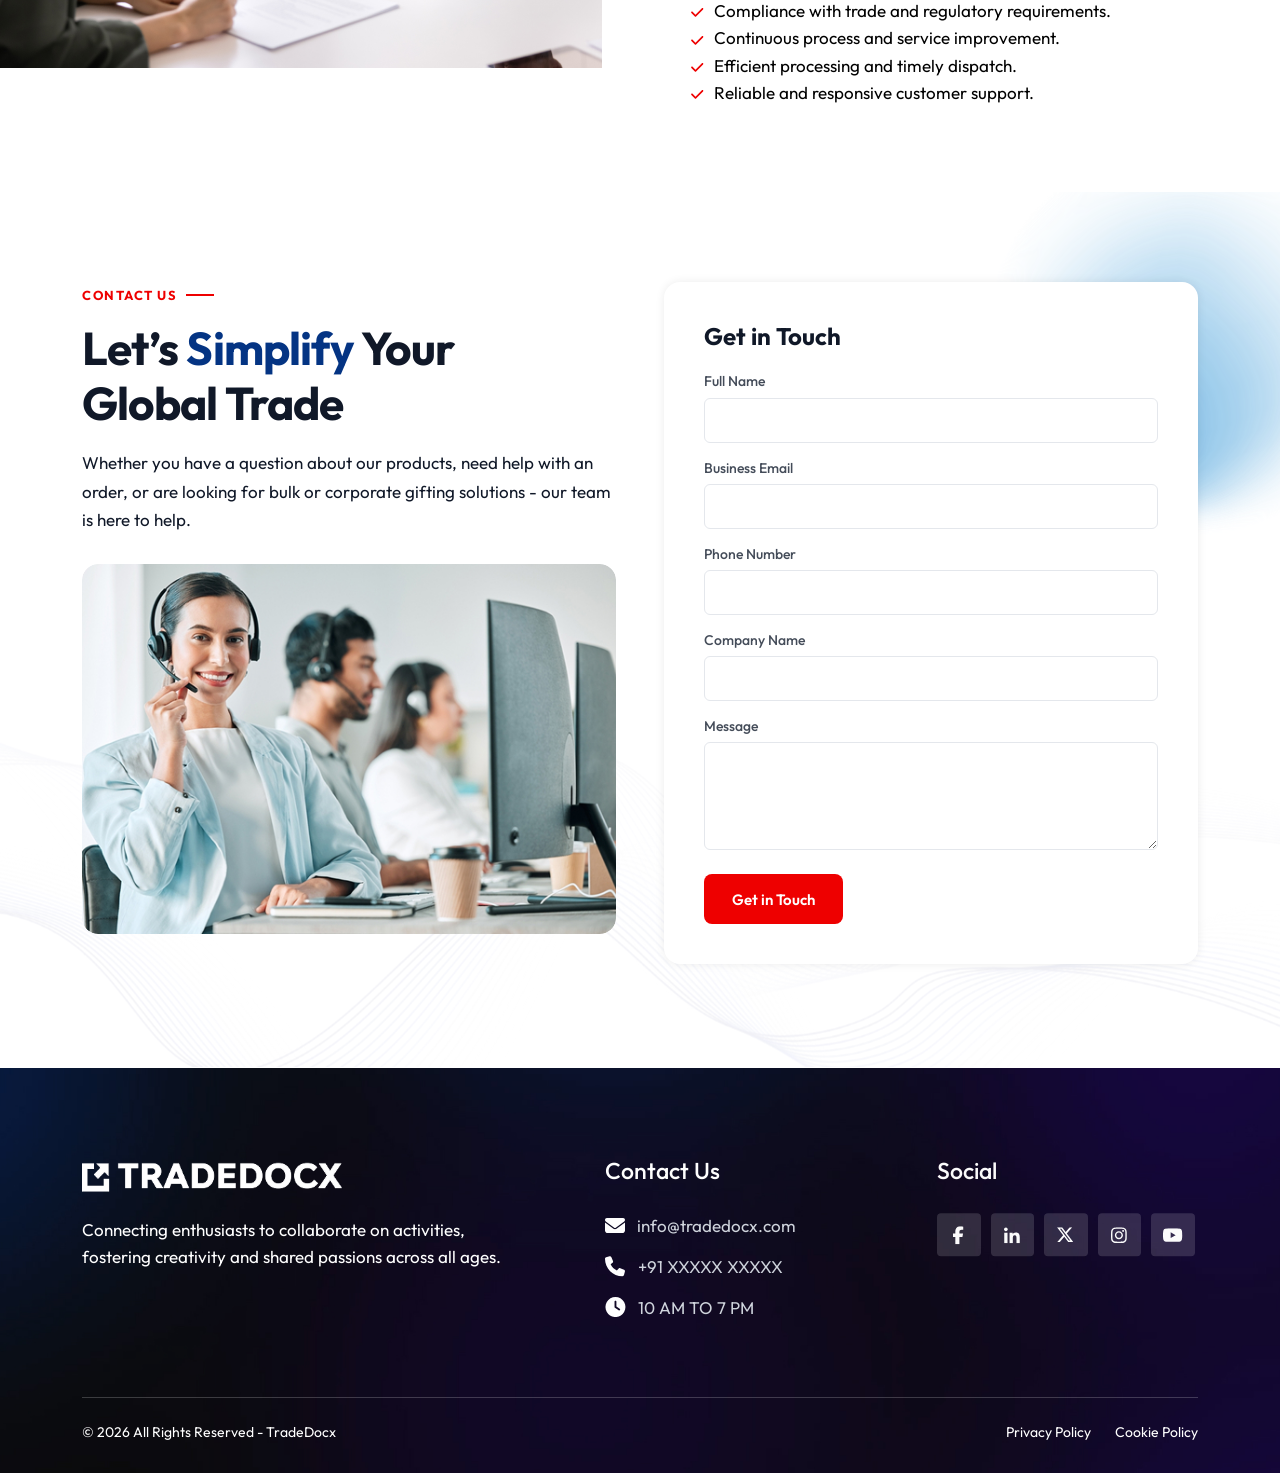
==== commit 3c476c78: "manasge section desingn updated" ====
--- a/index.html
+++ b/index.html
@@ -17,6 +17,8 @@
     <link rel="stylesheet" href="assets/css/swiper-bundle.min.css">
     <!-- Custom Stylesheet -->
     <link rel="stylesheet" href="assets/css/style.css">
+    <link rel="stylesheet" href="assets/css/manage-card.css">
+
 </head>
 
 <body>
@@ -599,319 +601,97 @@
             </div>
         </section>
 
-        <!-- ==========================================================================
-             Section 6: What We Manage Section (screenshots/what-we-manage-sec.png)
-             ========================================================================== -->
-        <section class="what-we-manage-section position-relative" id="manage">
-            <div class="manage-video-bg">
-                <video class="hero-video" autoplay muted loop playsinline>
-                    <source src="assets/videos/what-we-manage.mp4" type="video/mp4">
-                </video>
-            </div>
-            <div class="container">
-                <div class="manage-header">
-                    <div class="row align-items-end g-4">
-                        <div class="col-12 col-lg-6">
-                            <span class="manage-tag">WHAT WE MANAGE</span>
-                            <h2 class="manage-title">
-                                End-to-end export<br>services, under one roof.
-                            </h2>
-                        </div>
-                        <div class="col-12 col-lg-6 text-lg-end">
-                            <p class="manage-desc ms-lg-auto">
-                                Your export documentation workflow includes instruction, document prep, compliance
-                                checks, coordination, dispatch, and bank presentation.
-                            </p>
-                        </div>
-                    </div>
-                </div>
-
-                <!-- 6 Service Cards Grid -->
-                <div class="row g-4">
-                    <!-- Card 1 -->
-                    <div class="col-12 col-md-6 col-lg-4">
-                        <div class="manage-card">
-                            <div class="manage-card-heading-wrap">
-                                <div class="manage-card-icon">
-                                    <svg width="30" height="40" viewBox="0 0 30 40" fill="none"
-                                        xmlns="http://www.w3.org/2000/svg">
-                                        <path
-                                            d="M25 37.5C26.3281 37.5 27.5 36.4062 27.5 35V15H18.75C16.6406 15 15 13.3594 15 11.25V2.5H5C3.59375 2.5 2.5 3.67188 2.5 5V35C2.5 36.4062 3.59375 37.5 5 37.5H25ZM18.75 12.5H27.4219C27.3438 12.3438 27.2656 12.1094 27.1094 11.9531L18.0469 2.89062C17.8906 2.73438 17.6562 2.65625 17.5 2.57812V11.25C17.5 11.9531 18.0469 12.5 18.75 12.5ZM5 0H17.1875C18.125 0 19.1406 0.46875 19.8438 1.17188L28.8281 10.1562C29.5312 10.8594 30 11.875 30 12.8125V35C30 37.8125 27.7344 40 25 40H5C2.1875 40 0 37.8125 0 35V5C0 2.26562 2.1875 0 5 0ZM8.75 20H21.25C21.875 20 22.5 20.625 22.5 21.25C22.5 21.9531 21.875 22.5 21.25 22.5H8.75C8.04688 22.5 7.5 21.9531 7.5 21.25C7.5 20.625 8.04688 20 8.75 20ZM8.75 25H21.25C21.875 25 22.5 25.625 22.5 26.25C22.5 26.9531 21.875 27.5 21.25 27.5H8.75C8.04688 27.5 7.5 26.9531 7.5 26.25C7.5 25.625 8.04688 25 8.75 25ZM8.75 30H21.25C21.875 30 22.5 30.625 22.5 31.25C22.5 31.9531 21.875 32.5 21.25 32.5H8.75C8.04688 32.5 7.5 31.9531 7.5 31.25C7.5 30.625 8.04688 30 8.75 30Z"
-                                            fill="#EE0000" />
-                                    </svg>
-
-
-                                </div>
-                                <h3 class="manage-card-title">Export Documentation</h3>
-                            </div>
-
-                            <p class="manage-card-desc">Complete document sets for Letters of Credit, DAP, DA, and open
-                                account terms — prepared, checked, and dispatched without error.</p>
-                            <ul class="manage-card-checklist">
-                                <li class="manage-check-item">
-                                    <svg width="16" height="16" viewBox="0 0 16 16" fill="none"
-                                        xmlns="http://www.w3.org/2000/svg">
-                                        <path d="M2.5 8L6 11.5L13.5 4" stroke="#EE0000" stroke-width="2"
-                                            stroke-linecap="round" stroke-linejoin="round" />
-                                    </svg>
-                                    <span>Bills of Lading &amp; Commercial Invoices</span>
-                                </li>
-                                <li class="manage-check-item">
-                                    <svg width="16" height="16" viewBox="0 0 16 16" fill="none"
-                                        xmlns="http://www.w3.org/2000/svg">
-                                        <path d="M2.5 8L6 11.5L13.5 4" stroke="#EE0000" stroke-width="2"
-                                            stroke-linecap="round" stroke-linejoin="round" />
-                                    </svg>
-                                    <span>Packing Lists &amp; Certificates of Origin</span>
-                                </li>
-                                <li class="manage-check-item">
-                                    <svg width="16" height="16" viewBox="0 0 16 16" fill="none"
-                                        xmlns="http://www.w3.org/2000/svg">
-                                        <path d="M2.5 8L6 11.5L13.5 4" stroke="#EE0000" stroke-width="2"
-                                            stroke-linecap="round" stroke-linejoin="round" />
-                                    </svg>
-                                    <span>Insurance Certificates</span>
-                                </li>
-                            </ul>
-                        </div>
-                    </div>
-
-                    <!-- Card 2 -->
-                    <div class="col-12 col-md-6 col-lg-4">
-                        <div class="manage-card">
-                            <div class="manage-card-heading-wrap">
-                                <div class="manage-card-icon">
-                                    <svg width="38" height="40" viewBox="0 0 38 40" fill="none"
-                                        xmlns="http://www.w3.org/2000/svg">
-                                        <path
-                                            d="M17.8125 2.89062L3.98438 8.75C3.125 9.0625 2.5 9.92188 2.57812 10.8594C2.57812 18.2031 5.625 31.1719 17.8125 37.0312C18.4375 37.3438 19.1406 37.3438 19.7656 37.0312C31.9531 31.1719 35 18.2031 35.0781 10.8594C35.0781 9.92188 34.4531 9.14062 33.5938 8.75L19.7656 2.89062C19.1406 2.57812 18.4375 2.57812 17.8125 2.89062ZM20.7812 0.546875L34.5312 6.40625C36.25 7.1875 37.5781 8.82812 37.5781 10.8594C37.5 18.6719 34.2969 32.8125 20.8594 39.2969C19.5312 39.9219 18.0469 39.9219 16.7188 39.2969C3.28125 32.8125 0.078125 18.6719 0.078125 10.8594C0 8.82812 1.32812 7.1875 3.04688 6.40625L16.875 0.546875C18.125 0 19.5312 0 20.7812 0.546875ZM27.1875 15.8594L17.1875 25.8594C16.7188 26.3281 15.8594 26.3281 15.3906 25.8594L10.3906 20.8594C9.92188 20.3906 9.92188 19.5312 10.3906 19.0625C10.8594 18.5938 11.7188 18.5938 12.1875 19.0625L16.3281 23.2031L25.3906 14.0625C25.8594 13.5938 26.7188 13.5938 27.1875 14.0625C27.6562 14.5312 27.6562 15.3906 27.1875 15.8594Z"
-                                            fill="#EE0000" />
-                                    </svg>
-
-                                </div>
-                                <h3 class="manage-card-title">Regulatory Compliance</h3>
-                            </div>
-                            <p class="manage-card-desc">Full coverage of Australian and destination-country regulatory
-                                requirements, with every certificate type across all commodity classes.</p>
-                            <ul class="manage-card-checklist">
-                                <li class="manage-check-item">
-                                    <svg width="16" height="16" viewBox="0 0 16 16" fill="none"
-                                        xmlns="http://www.w3.org/2000/svg">
-                                        <path d="M2.5 8L6 11.5L13.5 4" stroke="#EE0000" stroke-width="2"
-                                            stroke-linecap="round" stroke-linejoin="round" />
-                                    </svg>
-                                    <span>Health &amp; Phytosanitary Certs</span>
-                                </li>
-                                <li class="manage-check-item">
-                                    <svg width="16" height="16" viewBox="0 0 16 16" fill="none"
-                                        xmlns="http://www.w3.org/2000/svg">
-                                        <path d="M2.5 8L6 11.5L13.5 4" stroke="#EE0000" stroke-width="2"
-                                            stroke-linecap="round" stroke-linejoin="round" />
-                                    </svg>
-                                    <span>CHAFTA, KAFTA, AANZFTA, JAEPA &amp; TAFTA</span>
-                                </li>
-                                <li class="manage-check-item">
-                                    <svg width="16" height="16" viewBox="0 0 16 16" fill="none"
-                                        xmlns="http://www.w3.org/2000/svg">
-                                        <path d="M2.5 8L6 11.5L13.5 4" stroke="#EE0000" stroke-width="2"
-                                            stroke-linecap="round" stroke-linejoin="round" />
-                                    </svg>
-                                    <span>Export Declarations &amp; Pre-Receival Advice</span>
-                                </li>
-                            </ul>
-                        </div>
-                    </div>
-
-                    <!-- Card 3 -->
-                    <div class="col-12 col-md-6 col-lg-4">
-                        <div class="manage-card">
-                            <div class="manage-card-heading-wrap">
-                                <div class="manage-card-icon">
-                                    <svg width="50" height="41" viewBox="0 0 50 41" fill="none"
-                                        xmlns="http://www.w3.org/2000/svg">
-                                        <path
-                                            d="M7.5 6.48438C7.5 7.89062 8.20312 9.0625 9.375 9.76562C10.4688 10.4688 11.9531 10.4688 13.125 9.76562C14.2188 9.0625 15 7.89062 15 6.48438C15 5.15625 14.2188 3.98438 13.125 3.28125C11.9531 2.57812 10.4688 2.57812 9.375 3.28125C8.20312 3.98438 7.5 5.15625 7.5 6.48438ZM17.5 6.48438C17.5 8.75 16.25 10.7812 14.375 11.9531C12.4219 13.0469 10 13.0469 8.125 11.9531C6.17188 10.7812 5 8.75 5 6.48438C5 4.29688 6.17188 2.26562 8.125 1.09375C10 0 12.4219 0 14.375 1.09375C16.25 2.26562 17.5 4.29688 17.5 6.48438ZM25 12.7344C23.2031 12.7344 21.5625 13.75 20.625 15.2344C19.7656 16.7969 19.7656 18.75 20.625 20.2344C21.5625 21.7969 23.2031 22.7344 25 22.7344C26.7188 22.7344 28.3594 21.7969 29.2969 20.2344C30.1562 18.75 30.1562 16.7969 29.2969 15.2344C28.3594 13.75 26.7188 12.7344 25 12.7344ZM25 25.2344C22.2656 25.2344 19.8438 23.8281 18.4375 21.4844C17.1094 19.2188 17.1094 16.3281 18.4375 13.9844C19.8438 11.7188 22.2656 10.2344 25 10.2344C27.6562 10.2344 30.0781 11.7188 31.4844 13.9844C32.8125 16.3281 32.8125 19.2188 31.4844 21.4844C30.0781 23.8281 27.6562 25.2344 25 25.2344ZM20.3906 30.2344C16.1719 30.2344 12.6562 33.5938 12.5 37.7344H37.4219C37.2656 33.5938 33.75 30.2344 29.5312 30.2344H20.3906ZM20.3906 27.7344H29.5312C35.3125 27.7344 40 32.4219 40 38.2031C40 39.375 39.0625 40.2344 37.8906 40.2344H12.0312C10.8594 40.2344 10 39.2969 10 38.2031C10 32.4219 14.6094 27.7344 20.3906 27.7344ZM40 2.73438C38.5938 2.73438 37.4219 3.51562 36.7188 4.60938C36.0156 5.78125 36.0156 7.26562 36.7188 8.35938C37.4219 9.53125 38.5938 10.2344 40 10.2344C41.3281 10.2344 42.5 9.53125 43.2031 8.35938C43.9062 7.26562 43.9062 5.78125 43.2031 4.60938C42.5 3.51562 41.3281 2.73438 40 2.73438ZM40 12.7344C37.7344 12.7344 35.7031 11.5625 34.5312 9.60938C33.4375 7.73438 33.4375 5.3125 34.5312 3.35938C35.7031 1.48438 37.7344 0.234375 40 0.234375C42.1875 0.234375 44.2188 1.48438 45.3906 3.35938C46.4844 5.3125 46.4844 7.73438 45.3906 9.60938C44.2188 11.5625 42.1875 12.7344 40 12.7344ZM41.25 17.7344H35C35 16.875 34.8438 16.0938 34.6875 15.2344H41.25C46.0156 15.2344 50 19.2188 50 23.9844C50 24.6875 49.375 25.2344 48.75 25.2344C48.0469 25.2344 47.5 24.6875 47.5 23.9844C47.5 20.5469 44.6875 17.7344 41.25 17.7344ZM15 17.7344H8.75C5.23438 17.7344 2.5 20.5469 2.5 23.9844C2.5 24.6875 1.875 25.2344 1.25 25.2344C0.546875 25.2344 0 24.6875 0 23.9844C0 19.2188 3.90625 15.2344 8.75 15.2344H15.3125C15.0781 16.0938 15 16.875 15 17.7344Z"
-                                            fill="#EE0000" />
-                                    </svg>
-
-
-                                </div>
-                                <h3 class="manage-card-title">Stakeholder Coordination</h3>
-                            </div>
-                            <p class="manage-card-desc">We manage every touchpoint in your export chain so your team
-                                stays focused on sales, sourcing, and strategy.</p>
-                            <ul class="manage-card-checklist">
-                                <li class="manage-check-item">
-                                    <svg width="16" height="16" viewBox="0 0 16 16" fill="none"
-                                        xmlns="http://www.w3.org/2000/svg">
-                                        <path d="M2.5 8L6 11.5L13.5 4" stroke="#EE0000" stroke-width="2"
-                                            stroke-linecap="round" stroke-linejoin="round" />
-                                    </svg>
-                                    <span>Freight Forwarders &amp; Shipping Lines</span>
-                                </li>
-                                <li class="manage-check-item">
-                                    <svg width="16" height="16" viewBox="0 0 16 16" fill="none"
-                                        xmlns="http://www.w3.org/2000/svg">
-                                        <path d="M2.5 8L6 11.5L13.5 4" stroke="#EE0000" stroke-width="2"
-                                            stroke-linecap="round" stroke-linejoin="round" />
-                                    </svg>
-                                    <span>Banks, L/C Issuers &amp; Government Agencies</span>
-                                </li>
-                                <li class="manage-check-item">
-                                    <svg width="16" height="16" viewBox="0 0 16 16" fill="none"
-                                        xmlns="http://www.w3.org/2000/svg">
-                                        <path d="M2.5 8L6 11.5L13.5 4" stroke="#EE0000" stroke-width="2"
-                                            stroke-linecap="round" stroke-linejoin="round" />
-                                    </svg>
-                                    <span>Packers, Warehouses &amp; Other Stakeholders</span>
-                                </li>
-                            </ul>
-                        </div>
-                    </div>
-
-                    <!-- Card 4 -->
-                    <div class="col-12 col-md-6 col-lg-4">
-                        <div class="manage-card">
-                            <div class="manage-card-heading-wrap">
-                                <div class="manage-card-icon">
-                                    <svg width="30" height="40" viewBox="0 0 30 40" fill="none"
-                                        xmlns="http://www.w3.org/2000/svg">
-                                        <path
-                                            d="M25 37.5C26.3281 37.5 27.5 36.4062 27.5 35V15H18.75C16.6406 15 15 13.3594 15 11.25V2.5H5C3.59375 2.5 2.5 3.67188 2.5 5V35C2.5 36.4062 3.59375 37.5 5 37.5H25ZM18.75 12.5H27.4219C27.3438 12.3438 27.2656 12.1094 27.1094 11.9531L18.0469 2.89062C17.8906 2.73438 17.6562 2.65625 17.5 2.57812V11.25C17.5 11.9531 18.0469 12.5 18.75 12.5ZM5 0H17.1875C18.125 0 19.1406 0.46875 19.8438 1.17188L28.8281 10.1562C29.5312 10.8594 30 11.875 30 12.8125V35C30 37.8125 27.7344 40 25 40H5C2.1875 40 0 37.8125 0 35V5C0 2.26562 2.1875 0 5 0ZM16.25 21.7969V31.25C16.25 31.9531 15.625 32.5 15 32.5C14.2969 32.5 13.75 31.9531 13.75 31.25V21.7969L9.60938 25.9375C9.14062 26.4062 8.28125 26.4062 7.8125 25.9375C7.34375 25.4688 7.34375 24.6094 7.8125 24.1406L14.0625 17.8906C14.5312 17.4219 15.3906 17.4219 15.8594 17.8906L22.1094 24.1406C22.5781 24.6094 22.5781 25.4688 22.1094 25.9375C21.6406 26.4062 20.7812 26.4062 20.3125 25.9375L16.25 21.7969Z"
-                                            fill="#EE0000" />
-                                    </svg>
-
-
-                                </div>
-                                <h3 class="manage-card-title">Legalization &amp; Dispatch</h3>
-                            </div>
-                            <p class="manage-card-desc">Document authentication, apostille coordination, consular
-                                legalization, and courier dispatch to buyers and banks worldwide.</p>
-                            <ul class="manage-card-checklist">
-                                <li class="manage-check-item">
-                                    <svg width="16" height="16" viewBox="0 0 16 16" fill="none"
-                                        xmlns="http://www.w3.org/2000/svg">
-                                        <path d="M2.5 8L6 11.5L13.5 4" stroke="#EE0000" stroke-width="2"
-                                            stroke-linecap="round" stroke-linejoin="round" />
-                                    </svg>
-                                    <span>DFAT Authentication &amp; Consular Legalization</span>
-                                </li>
-                                <li class="manage-check-item">
-                                    <svg width="16" height="16" viewBox="0 0 16 16" fill="none"
-                                        xmlns="http://www.w3.org/2000/svg">
-                                        <path d="M2.5 8L6 11.5L13.5 4" stroke="#EE0000" stroke-width="2"
-                                            stroke-linecap="round" stroke-linejoin="round" />
-                                    </svg>
-                                    <span>Courier Management &amp; Bank Submissions</span>
-                                </li>
-                                <li class="manage-check-item">
-                                    <svg width="16" height="16" viewBox="0 0 16 16" fill="none"
-                                        xmlns="http://www.w3.org/2000/svg">
-                                        <path d="M2.5 8L6 11.5L13.5 4" stroke="#EE0000" stroke-width="2"
-                                            stroke-linecap="round" stroke-linejoin="round" />
-                                    </svg>
-                                    <span>Buyer Document Sets &amp; Dispatch Coordination</span>
-                                </li>
-                            </ul>
-                        </div>
-                    </div>
-
-                    <!-- Card 5 -->
-                    <div class="col-12 col-md-6 col-lg-4">
-                        <div class="manage-card">
-                            <div class="manage-card-heading-wrap">
-                                <div class="manage-card-icon">
-                                    <svg width="50" height="35" viewBox="0 0 50 35" fill="none"
-                                        xmlns="http://www.w3.org/2000/svg">
-                                        <path
-                                            d="M33.5156 8.125C32.4219 8.67188 31.0938 8.28125 30.3906 7.34375C28.3594 4.45312 25 2.5 21.25 2.5C15.1562 2.5 10.2344 7.26562 10 13.2812C9.92188 14.2969 9.29688 15.1562 8.28125 15.5469C4.92188 16.7188 2.5 20 2.5 23.75C2.5 28.5938 6.40625 32.5 11.25 32.5H40C44.1406 32.5 47.5 29.1406 47.5 25C47.5 22.1875 45.8594 19.6875 43.4375 18.4375C42.4219 17.8125 41.875 16.6406 42.2656 15.4688C42.3438 14.9219 42.5 14.375 42.5 13.75C42.5 10.3125 39.6875 7.5 36.25 7.5C35.2344 7.5 34.375 7.73438 33.5156 8.125ZM32.5 5.85938C33.5938 5.3125 34.8438 5 36.25 5C41.0156 5 45 8.98438 45 13.75C45 14.6094 44.8438 15.3906 44.6094 16.1719C47.8125 17.8906 50 21.1719 50 25C50 30.5469 45.4688 35 40 35H11.25C5 35 0 30 0 23.75C0 18.9062 3.125 14.6875 7.5 13.2031C7.8125 5.85938 13.8281 0 21.25 0C25.8594 0 30 2.34375 32.5 5.85938Z"
-                                            fill="#EE0000" />
-                                    </svg>
-
-
-                                </div>
-                                <h3 class="manage-card-title">Cloud Dashboard</h3>
-                            </div>
-                            <p class="manage-card-desc">Real-time visibility into every active shipment — document
-                                status, dispatch confirmations, and management reporting in one place.</p>
-                            <ul class="manage-card-checklist">
-                                <li class="manage-check-item">
-                                    <svg width="16" height="16" viewBox="0 0 16 16" fill="none"
-                                        xmlns="http://www.w3.org/2000/svg">
-                                        <path d="M2.5 8L6 11.5L13.5 4" stroke="#EE0000" stroke-width="2"
-                                            stroke-linecap="round" stroke-linejoin="round" />
-                                    </svg>
-                                    <span>Live Shipment &amp; Document Tracking</span>
-                                </li>
-                                <li class="manage-check-item">
-                                    <svg width="16" height="16" viewBox="0 0 16 16" fill="none"
-                                        xmlns="http://www.w3.org/2000/svg">
-                                        <path d="M2.5 8L6 11.5L13.5 4" stroke="#EE0000" stroke-width="2"
-                                            stroke-linecap="round" stroke-linejoin="round" />
-                                    </svg>
-                                    <span>Management Reports &amp; Audit Trail</span>
-                                </li>
-                                <li class="manage-check-item">
-                                    <svg width="16" height="16" viewBox="0 0 16 16" fill="none"
-                                        xmlns="http://www.w3.org/2000/svg">
-                                        <path d="M2.5 8L6 11.5L13.5 4" stroke="#EE0000" stroke-width="2"
-                                            stroke-linecap="round" stroke-linejoin="round" />
-                                    </svg>
-                                    <span>Team Collaboration &amp; Centralized Visibility</span>
-                                </li>
-                            </ul>
-                        </div>
-                    </div>
-
-                    <!-- Card 6 -->
-                    <div class="col-12 col-md-6 col-lg-4">
-                        <div class="manage-card">
-                            <div class="manage-card-heading-wrap">
-
-                                <div class="manage-card-icon">
-                                    <svg width="35" height="35" viewBox="0 0 35 35" fill="none"
-                                        xmlns="http://www.w3.org/2000/svg">
-                                        <path
-                                            d="M18.75 2.5H16.25C15.5469 2.5 15 3.125 15 3.75V31.25C15 31.9531 15.5469 32.5 16.25 32.5H18.75C19.375 32.5 20 31.9531 20 31.25V3.75C20 3.125 19.375 2.5 18.75 2.5ZM16.25 0H18.75C20.7812 0 22.5 1.71875 22.5 3.75V31.25C22.5 33.3594 20.7812 35 18.75 35H16.25C14.1406 35 12.5 33.3594 12.5 31.25V3.75C12.5 1.71875 14.1406 0 16.25 0ZM6.25 17.5H3.75C3.04688 17.5 2.5 18.125 2.5 18.75V31.25C2.5 31.9531 3.04688 32.5 3.75 32.5H6.25C6.875 32.5 7.5 31.9531 7.5 31.25V18.75C7.5 18.125 6.875 17.5 6.25 17.5ZM3.75 15H6.25C8.28125 15 10 16.7188 10 18.75V31.25C10 33.3594 8.28125 35 6.25 35H3.75C1.64062 35 0 33.3594 0 31.25V18.75C0 16.7188 1.64062 15 3.75 15ZM28.75 7.5C28.0469 7.5 27.5 8.125 27.5 8.75V31.25C27.5 31.9531 28.0469 32.5 28.75 32.5H31.25C31.875 32.5 32.5 31.9531 32.5 31.25V8.75C32.5 8.125 31.875 7.5 31.25 7.5H28.75ZM25 8.75C25 6.71875 26.6406 5 28.75 5H31.25C33.2812 5 35 6.71875 35 8.75V31.25C35 33.3594 33.2812 35 31.25 35H28.75C26.6406 35 25 33.3594 25 31.25V8.75Z"
-                                            fill="#EE0000" />
-                                    </svg>
-
-                                </div>
-                                <h3 class="manage-card-title">Overflow &amp; Peak Cover</h3>
-                            </div>
-                            <p class="manage-card-desc">Flex support for in-house teams during seasonal peaks, staff
-                                absences, or rapid volume growth — without recruitment overhead.</p>
-                            <ul class="manage-card-checklist">
-                                <li class="manage-check-item">
-                                    <svg width="16" height="16" viewBox="0 0 16 16" fill="none"
-                                        xmlns="http://www.w3.org/2000/svg">
-                                        <path d="M2.5 8L6 11.5L13.5 4" stroke="#EE0000" stroke-width="2"
-                                            stroke-linecap="round" stroke-linejoin="round" />
-                                    </svg>
-                                    <span>Seasonal Scale-Up &amp; Absence Cover</span>
-                                </li>
-                                <li class="manage-check-item">
-                                    <svg width="16" height="16" viewBox="0 0 16 16" fill="none"
-                                        xmlns="http://www.w3.org/2000/svg">
-                                        <path d="M2.5 8L6 11.5L13.5 4" stroke="#EE0000" stroke-width="2"
-                                            stroke-linecap="round" stroke-linejoin="round" />
-                                    </svg>
-                                    <span>Training, Handover &amp; Process Audits</span>
-                                </li>
-                                <li class="manage-check-item">
-                                    <svg width="16" height="16" viewBox="0 0 16 16" fill="none"
-                                        xmlns="http://www.w3.org/2000/svg">
-                                        <path d="M2.5 8L6 11.5L13.5 4" stroke="#EE0000" stroke-width="2"
-                                            stroke-linecap="round" stroke-linejoin="round" />
-                                    </svg>
-                                    <span>SLA Reporting &amp; Ongoing Support</span>
-                                </li>
-                            </ul>
-                        </div>
-                    </div>
-                </div>
-            </div>
+        <section class="cats" id="cats" aria-label="Categories">
+            <div class="bgs" aria-hidden="true">
+                <div class="bg bg--default"></div>
+                <div class="bg" data-i="0"></div>
+                <div class="bg" data-i="1"></div>
+                <div class="bg" data-i="2"></div>
+                <div class="bg" data-i="3"></div>
+                <div class="bg" data-i="4"></div>
+            </div>
+
+            <a class="cat" href="#export-documentation">
+                <span class="cat__num">01</span>
+                <div class="cat__body">
+                    <h3 class="cat__title">Export Documentation</h3>
+                    <div class="cat__desc">
+                        <p>Complete and accurate export documents prepared, verified, and dispatched on time.</p>
+                        <ul class="manage-checklist-custom checklist-card position-relative">
+                            <li> Bills of Lading & Commercial Invoices</li>
+                            <li> Packing Lists & Certificates of Origin</li>
+                            <li> Insurance Certificates</li>
+                        </ul>
+                    </div>
+                </div>
+            </a>
+
+            <a class="cat" href="#regulatory-compliance">
+                <span class="cat__num">02</span>
+                <div class="cat__body">
+                    <h3 class="cat__title">Regulatory Compliance</h3>
+                    <div class="cat__desc">
+                        <p>Complete global compliance, supporting all certificate types across every commodity class.</p>
+                        <ul class="manage-checklist-custom checklist-card position-relative">
+                            <li>Health & Phytosanitary Certs</li>
+                            <li>CHAFTA, KAFTA, ANNZFTA, JAEPA & TAFTA</li>
+                            <li>Export Declarations & Pre-Receival Advice</li>
+                        </ul>
+                    </div>
+                </div>
+            </a>
+
+            <a class="cat" href="#stakeholder-coordination">
+                <span class="cat__num">03</span>
+                <div class="cat__body">
+                    <h3 class="cat__title">Stakeholder Coordination</h3>
+                    <div class="cat__desc">
+                        <p>We handle your entire export chain so you
+                            can focus on sales, sourcing, and strategy.</p>
+                        <ul class="manage-checklist-custom checklist-card position-relative">
+                            <li>Freight Forwarders & Shipping Lines</li>
+                            <li>Banks, L/C Issuers & Government Agencies</li>
+                            <li>Packers, Warehouses & Other Stakeholders</li>
+                        </ul>
+                    </div>
+                </div>
+            </a>
+
+            <a class="cat" href="#legalization-dispatch">
+                <span class="cat__num">04</span>
+                <div class="cat__body">
+                    <h3 class="cat__title">Legalization &amp; Dispatch</h3>
+                    <div class="cat__desc">
+                        <p>Authentication, legalization, and apostille coordination
+                            with secure courier dispatch to global buyers and banks.
+                        </p>
+
+                        <ul class="manage-checklist-custom checklist-card position-relative">
+                            <li>DFAT Authentication & Consular Legalization</li>
+                            <li>Courier Management & Bank Submissions</li>
+                            <li>Buyer Document Sets & Dispatch Coordination</li>
+                        </ul>
+                    </div>
+                </div>
+            </a>
+
+            <a class="cat" href="#digital-flexible-support">
+                <span class="cat__num">05</span>
+                <div class="cat__body">
+                    <h3 class="cat__title">Digital &amp; Flexible Support</h3>
+                    <div class="cat__desc">
+                        <p>On-demand digital support workflows with secure document dispatch to buyers and banks worldwide.</p>
+                        <ul class="manage-checklist-custom checklist-card position-relative">
+                            <li>Secure cloud access anytime.</li>
+                            <li>Scales instantly with your volumes.</li>
+                            <li>Adapts easily to your setup.</li>
+                        </ul>
+                    </div>
+                </div>
+            </a>
         </section>
+
+
 
         <!-- ==========================================================================
              Section 7: Industries We Serve Section (screenshots/industry-serve-sec.png)
@@ -1039,7 +819,8 @@
                                                     Manufacturing Co.</span>
                                             </div>
                                             <p class="td-testimonial-quote-text">
-                                                TradeDocs is intuitive, reliable, and saves our global operations massive time on export workflows.
+                                                TradeDocs is intuitive, reliable, and saves our global operations
+                                                massive time on export workflows.
                                             </p>
                                         </div>
                                     </div>
@@ -1127,7 +908,8 @@
                                                     Manager, TransOceanic Co.</span>
                                             </div>
                                             <p class="td-testimonial-quote-text">
-                                              TradeDocx gives us total peace of mind—guaranteeing compliance, perfect tracking, and on-time document delivery to buyers.
+                                                TradeDocx gives us total peace of mind—guaranteeing compliance, perfect
+                                                tracking, and on-time document delivery to buyers.
                                             </p>
                                         </div>
                                     </div>
@@ -1456,68 +1238,36 @@
         <!-- ==========================================================================
              Section 10: Quality Policy Section (screenshots/quality-policy-sec.png)
              ========================================================================== -->
-        <section class="quality-policy-section" id="quality-policy">
-            <div class="quality-policy-overlay"></div>
-            <div class="container position-relative z-2">
-                <div class="row align-items-center">
-                    <div class="col-12 col-lg-7 col-xl-6">
-                        <div class="quality-policy-content">
-                            <h2 class="quality-policy-title">Quality Policy</h2>
-                            <p class="quality-policy-text mb-0">
-                                TradeDocx is committed to delivering accurate, reliable, and compliant export
-                                documentation services that help businesses manage international trade with confidence.
-                            </p>
-                            <p class="quality-policy-text">
-                                We continuously improve our processes, systems, and service standards to ensure every
-                                document is prepared accurately, efficiently, and in line with applicable trade and
-                                regulatory requirements.
-                            </p>
-                            <ul class="quality-policy-list">
-                                <li>
-                                    <svg width="18" height="18" viewBox="0 0 18 18" fill="none"
-                                        class="quality-check-icon">
-                                        <path d="M3.5 9.5L7 13L14.5 5" stroke="#FFFFFF" stroke-width="2.2"
-                                            stroke-linecap="round" stroke-linejoin="round" />
-                                    </svg>
-                                    <span>Accuracy – Precise document preparation and
-                                        verification.</span>
-                                </li>
-                                <li>
-                                    <svg width="18" height="18" viewBox="0 0 18 18" fill="none"
-                                        class="quality-check-icon">
-                                        <path d="M3.5 9.5L7 13L14.5 5" stroke="#FFFFFF" stroke-width="2.2"
-                                            stroke-linecap="round" stroke-linejoin="round" />
-                                    </svg>
-                                    <span>Compliance – Adherence to trade and regulatory
-                                        requirements.</span>
-                                </li>
-                                <li>
-                                    <svg width="18" height="18" viewBox="0 0 18 18" fill="none"
-                                        class="quality-check-icon">
-                                        <path d="M3.5 9.5L7 13L14.5 5" stroke="#FFFFFF" stroke-width="2.2"
-                                            stroke-linecap="round" stroke-linejoin="round" />
-                                    </svg>
-                                    <span>Continuous Improvement – Ongoing process and service
-                                        enhancement.</span>
-                                </li>
-                                <li>
-                                    <svg width="18" height="18" viewBox="0 0 18 18" fill="none"
-                                        class="quality-check-icon">
-                                        <path d="M3.5 9.5L7 13L14.5 5" stroke="#FFFFFF" stroke-width="2.2"
-                                            stroke-linecap="round" stroke-linejoin="round" />
-                                    </svg>
-                                    <span>Timely Delivery – Efficient processing and dispatch.</span>
-                                </li>
-                                <li>
-                                    <svg width="18" height="18" viewBox="0 0 18 18" fill="none"
-                                        class="quality-check-icon">
-                                        <path d="M3.5 9.5L7 13L14.5 5" stroke="#FFFFFF" stroke-width="2.2"
-                                            stroke-linecap="round" stroke-linejoin="round" />
-                                    </svg>
-                                    <span>Customer Focus – Reliable and responsive support.</span>
-                                </li>
-                            </ul>
-                        </div>
+        <section class=" py-70 commitment-sec position-relative">
+            <div class="container">
+                <div class="row  g-5 align-items-center">
+                    <div class="col-sm-6">
+                        <div class="commitment-left">
+                            <img src="./assets/images/commitment.jpg" alt="commitment.jpg" class="img-fluid w-100">
+                        </div>
+                    </div>
+                    <div class="col-sm-6">
+                        <div class="section-tag">
+                            <span>OUR COMMITMENT</span>
+                            <span class="tag-line"></span>
+                        </div>
+                        <h2 class="how-it-works-title">
+                            <span class="text-blue">Quality</span> in Every Document
+                        </h2>
+                        <p class="fs-20">
+                            TradeDocx is committed to delivering accurate, reliable, and compliant export documentation
+                            services that help businesses manage international trade with confidence.
+                            We continuously improve our processes, systems, and service standards to ensure every
+                            document is prepared accurately, efficiently, and in line with applicable trade and
+                            regulatory requirements.
+                        </p>
+                        <ul class=" manage-checklist-custom px-0">
+                            <li class="manage-check-item fs-20">Accurate document preparation and verification.</li>
+                            <li class="manage-check-item fs-20">Compliance with trade and regulatory requirements.</li>
+                            <li class="manage-check-item fs-20">Continuous process and service improvement.</li>
+                            <li class="manage-check-item fs-20">Efficient processing and timely dispatch.</li>
+                            <li class="manage-check-item fs-20">Reliable and responsive customer support.</li>
+                        </ul>
                     </div>
                 </div>
             </div>
@@ -1935,6 +1685,62 @@
     <script src="assets/js/ScrollTrigger.min.js" defer></script>
     <!-- Main Custom Application Script -->
     <script src="assets/js/main.js" defer></script>
+
+    <script>
+        (function () {
+            var sec = document.getElementById('cats');
+            var cards = Array.prototype.slice.call(sec.querySelectorAll('.cat'));
+            var bgs = Array.prototype.slice.call(sec.querySelectorAll('.bg[data-i]'));
+
+            // Measure each description height once so transform: translate3d() glides with zero layout reflow
+            function measureDescriptions() {
+                cards.forEach(function (c) {
+                    var desc = c.querySelector('.cat__desc');
+                    if (desc) {
+                        c.style.setProperty('--desc-h', desc.offsetHeight + 'px');
+                    }
+                });
+            }
+
+            function set(i) {
+                cards.forEach(function (c, k) { c.classList.toggle('is-active', k === i); });
+                bgs.forEach(function (b, k) { b.classList.toggle('is-active', k === i); });
+                sec.classList.toggle('has-active', i > -1);
+            }
+
+            measureDescriptions();
+            window.addEventListener('resize', measureDescriptions, { passive: true });
+            if (document.fonts && document.fonts.ready) {
+                document.fonts.ready.then(measureDescriptions);
+            }
+
+            // Trigger after first paint so "01" and its description animate smoothly on initial load
+            requestAnimationFrame(function () {
+                requestAnimationFrame(function () {
+                    set(0);
+                });
+            });
+
+            cards.forEach(function (c, i) {
+                c.addEventListener('mouseenter', function () { set(i); });
+                c.addEventListener('focus', function () { set(i); });
+                c.addEventListener('blur', function (e) {
+                    if (!sec.contains(e.relatedTarget)) {
+                        set(0);
+                    }
+                });
+                c.addEventListener('touchstart', function () { set(i); }, { passive: true });
+                c.addEventListener('click', function (e) {
+                    if (c.getAttribute('href').charAt(0) === '#') {
+                        e.preventDefault();
+                    }
+                    set(i);
+                });
+            });
+
+            sec.addEventListener('mouseleave', function () { set(0); });
+        })();
+    </script>
 </body>
 
 </html>
--- a/assets/css/style.css
+++ b/assets/css/style.css
@@ -2063,6 +2063,15 @@
     font-size: 15px;
     font-weight: 400;
     color: var(--black);
+    padding-left: 26px;
+}
+
+.manage-checklist-custom {
+    margin-top: clamp(16px, 3vw, 34px);
+}
+
+.manage-checklist-custom li {
+    line-height: 1.6;
 }
 
 .manage-check-item span {
@@ -2371,6 +2380,26 @@
     align-items: center;
 }
 
+.commitment-left {
+    position: absolute;
+    left: 0;
+    top: 0;
+    width: 47%;
+    height: 100%;
+}
+
+.pt-70 {
+    padding-top: clamp(60px, 6vw, 70px);
+}
+
+.pb-70 {
+    padding-bottom: clamp(60px, 6vw, 70px);
+}
+
+.py-70 {
+    padding-block: clamp(60px, 6vw, 70px);
+}
+
 @media (min-width: 992px) {
     .testimonial-thumbs-wrapper {
         justify-content: center;
@@ -2827,6 +2856,28 @@
     pointer-events: none;
     user-select: none;
     opacity: 0.85;
+}
+.checklist-card{
+    padding-left: 0;
+    margin-top: clamp(16px, 1.6vw, 20px);
+}
+.checklist-card li {
+    position: relative;
+    display: flex;
+    align-items: flex-start;
+    gap: 8px;
+    padding-left: 0;
+}
+
+.manage-checklist-custom li::before {
+     content: "";
+    background: url("../images/check.svg") no-repeat center;
+    background-size: 13px;
+    width: 14px;
+    height: 14px;
+    flex-shrink: 0;
+    margin-top: 4px;
+
 }
 
 @media (max-width: 767.98px) {
--- a/assets/css/manage-card.css
+++ b/assets/css/manage-card.css
@@ -0,0 +1,300 @@
+   :root {
+       --dim: rgba(10, 16, 28, .58);
+       --dim-hover: rgba(10, 16, 28, .25);
+       --line: rgba(255, 255, 255, .16);
+       --dur: .9s;
+       --ease: cubic-bezier(.22, 1, .36, 1);
+   }
+
+   .cats {
+       position: relative;
+       display: flex;
+       min-height: clamp(500px, 50vw, 782px);
+       overflow: hidden;
+       background: rgba(0, 8, 28, 0.4);
+
+   }
+
+   /* ---------- Section-wide background layers (crossfade) ---------- */
+   .bgs {
+       position: absolute;
+       inset: 0;
+       z-index: 0
+   }
+
+   .bg {
+       position: absolute;
+       inset: 0;
+       background: var(--img, none), var(--fallback);
+       background-size: cover;
+       background-position: center;
+       opacity: 0;
+       transform: translate3d(0, 0, 0) scale(1.05);
+       transition: opacity var(--dur) var(--ease), transform 1.6s var(--ease);
+       will-change: opacity, transform;
+       backface-visibility: hidden;
+   }
+
+   .bg--default {
+       opacity: 1;
+       transform: translate3d(0, 0, 0) scale(1)
+   }
+
+   .bg.is-active {
+       opacity: 1;
+       transform: translate3d(0, 0, 0) scale(1)
+   }
+
+   /* Live Freepik images with fallback photo + gradient layers */
+   .bg--default {
+       --img: url("../images/card-1.jpg");
+       --fallback: url("../images/card-1.jpg"), linear-gradient(135deg, #2c3e50, #0d131d);
+   }
+
+   .bg[data-i="0"] {
+       --img: url("../images/card-1.jpg");
+       --fallback: url("../images/card-1.jpg"), linear-gradient(135deg, #2c3e50, #0d131d);
+   }
+
+   .bg[data-i="1"] {
+       --img: url("../images/card-2.jpg");
+       --fallback: url("../images/card-2.jpg"), linear-gradient(135deg, #1e3c58, #0f1722);
+   }
+
+   .bg[data-i="2"] {
+       --img: url("../images/card-3.jpg");
+       --fallback: url("../images/card-3.jpg"), linear-gradient(135deg, #2a3b4c, #121924);
+   }
+
+   .bg[data-i="3"] {
+       --img: url("../images/card-4.jpg");
+       --fallback: url("../images/card-4.jpg"), linear-gradient(135deg, #233549, #0e1621);
+   }
+
+   .bg[data-i="4"] {
+       --img: url("../images/card-5.jpg");
+       --fallback: url("../images/card-5.jpg"), linear-gradient(135deg, #1f364d, #0b131c);
+   }
+
+   /* ---------- Cards (Fixed Equal Width) ---------- */
+   .cat {
+       position: relative;
+       z-index: 1;
+       flex: 1 1 0;
+       display: flex;
+       align-items: flex-end;
+       color: #fff;
+       text-decoration: none;
+       overflow: hidden;
+       border-left: 1px solid var(--line);
+       padding: 0 32px 48px;
+   }
+
+   .cat:first-of-type {
+       border-left: 0
+   }
+
+   .cat::before {
+       content: "";
+       position: absolute;
+       inset: 0;
+       z-index: 0;
+       background: linear-gradient(to top, rgba(6, 10, 18, .82), transparent 50%), var(--dim);
+       transition: background var(--dur) var(--ease);
+   }
+
+   .cats.has-active .cat:not(.is-active)::before {
+       background: linear-gradient(to top, rgba(6, 10, 18, .86), transparent 50%), rgba(10, 16, 28, .64);
+   }
+
+   .cat.is-active::before {
+       /* background:rgba(0, 0, 0, 0.2) */
+   }
+
+   /* White line drawing down the right edge, from the top (disabled on last child) */
+   .cat::after {
+       content: "";
+       position: absolute;
+       z-index: 3;
+       top: 0;
+       right: 0;
+       width: 1px;
+       height: 100%;
+       background: #fff;
+       transform: scaleY(0);
+       transform-origin: top;
+       transition: transform var(--dur) var(--ease);
+       will-change: transform;
+   }
+
+   .cat.is-active::after {
+       transform: scaleY(1)
+   }
+
+   .cat:last-of-type::after {
+       display: none
+   }
+
+   /* Outlined top-left number (01, 02, etc.) sliding in from top in sync */
+.cat__num {
+    position: absolute;
+    z-index: 2;
+    top: 36px;
+    left: 32px;
+    letter-spacing: 0px;
+    color: transparent;
+    -webkit-text-stroke: 1.5px rgba(255, 255, 255, .26);
+    opacity: 0;
+    transform: translate3d(0, -56px, 0);
+    transition: opacity var(--dur) var(--ease), transform var(--dur) var(--ease);
+    will-change: transform, opacity;
+    backface-visibility: hidden;
+    user-select: none;
+    pointer-events: none;
+    font-family: 'Outfit', sans-serif;
+    font-weight: 600;
+    font-size: clamp(80px, 8vw, 150px);
+    line-height: 1.1; /* Clear micro-spacing separation */
+    text-align: center;
+    font-family: sans-serif;
+ 
+}
+
+
+   .cat.is-active .cat__num {
+       opacity: 1;
+       transform: translate3d(0, 0, 0);
+   }
+
+   /* Zero-reflow GPU-composited content block */
+   .cat__body {
+       position: relative;
+       z-index: 2;
+       width: 100%;
+       transform: translate3d(0, var(--desc-h, 84px), 0);
+       transition: transform var(--dur) var(--ease);
+       will-change: transform;
+       backface-visibility: hidden;
+   }
+
+   .cat.is-active .cat__body {
+       transform: translate3d(0, 0, 0);
+   }
+
+   .cat__title {
+       font-size: clamp(20px, 2vw, 26px);
+       font-weight: 600;
+       line-height: 1.3;
+       padding-bottom: 15px;
+       margin-bottom: 0;
+   }
+
+   .cat__desc {
+       opacity: 0;
+       transform: translate3d(0, 14px, 0);
+       transition: opacity var(--dur) var(--ease), transform var(--dur) var(--ease);
+       will-change: transform, opacity;
+       backface-visibility: hidden;
+       pointer-events: none;
+   }
+
+   .cat__desc p {
+       font-size: var(--fs-16);
+       line-height: 1.55;
+       color: var(--bg-white);
+       max-width: 30ch;
+       white-space: normal;
+   }
+
+   .cat.is-active .cat__desc {
+       opacity: 1;
+       transform: translate3d(0, 0, 0);
+       pointer-events: auto;
+   }
+
+   .cat:focus-visible {
+       outline: 2px solid rgba(255, 255, 255, .7);
+       outline-offset: -4px
+   }
+
+   /* ---------- Responsive ---------- */
+   @media (max-width:991px) {
+       .cats {
+           flex-wrap: wrap
+       }
+
+       .cat {
+           flex: 1 1 50%;
+           min-height: 36vh;
+           padding: 0 24px 32px;
+           border-top: 1px solid var(--line)
+       }
+
+       .cat:nth-of-type(odd) {
+           border-left: 0
+       }
+
+       .cat:last-of-type {
+           flex-basis: 100%
+       }
+
+       .cat__num {
+           top: 20px;
+           left: 24px;
+           font-size: 3.4rem;
+           transform: translate3d(0, -42px, 0)
+       }
+   }
+
+   @media (max-width:575px) {
+       .cats {
+           flex-direction: column;
+           min-height: 0
+       }
+
+       .cat {
+           flex: none;
+           min-height: 210px;
+           border-left: 0;
+           padding: 0 20px 24px
+       }
+
+       .cat__num {
+           top: 16px;
+           left: 20px;
+           font-size: 2.8rem;
+           opacity: 1;
+           transform: none
+       }
+
+       .cat__body {
+           transform: none !important
+       }
+
+       .cat__desc {
+           opacity: 1 !important;
+           transform: none !important
+       }
+   }
+
+   @media (hover:none) {
+       .cat__num {
+           opacity: 1;
+           transform: none
+       }
+
+       .cat__body {
+           transform: none !important
+       }
+
+       .cat__desc {
+           opacity: 1 !important;
+           transform: none !important
+       }
+   }
+
+   @media (prefers-reduced-motion:reduce) {
+       * {
+           transition: none !important
+       }
+   }
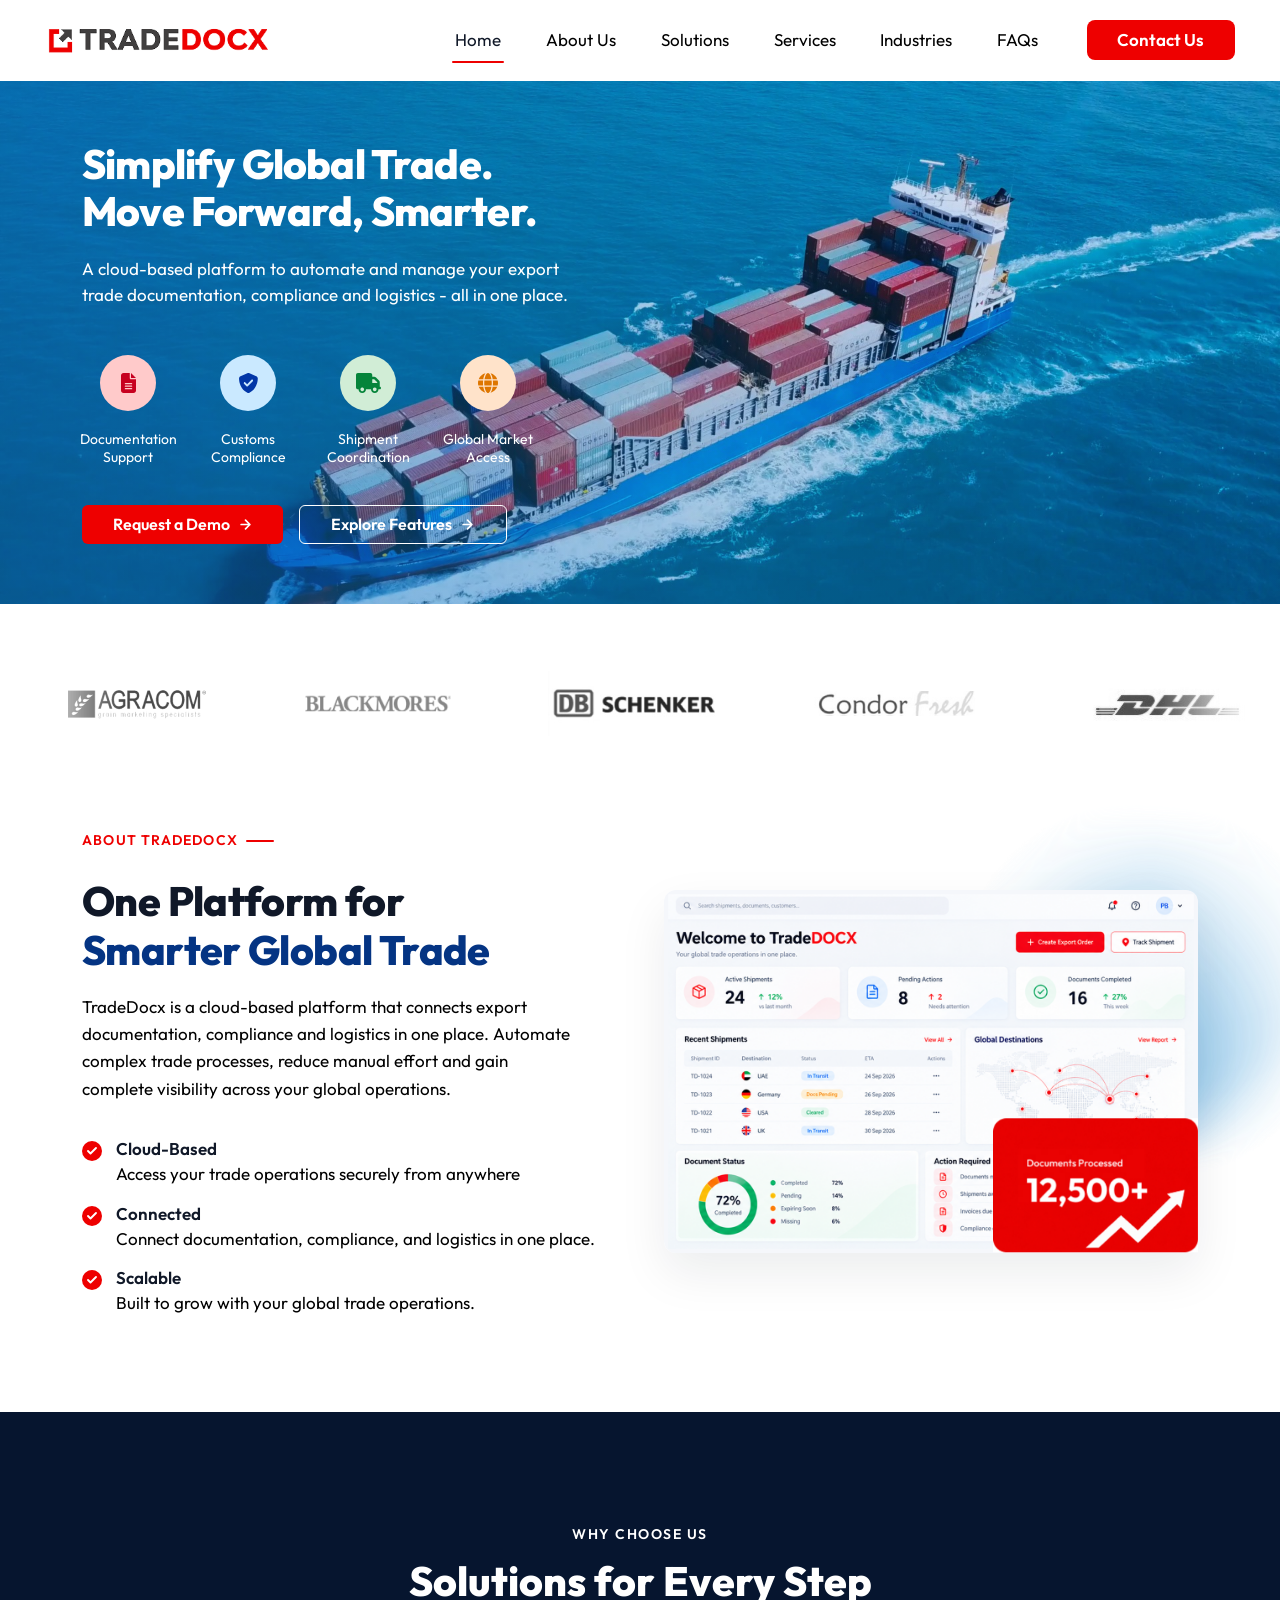
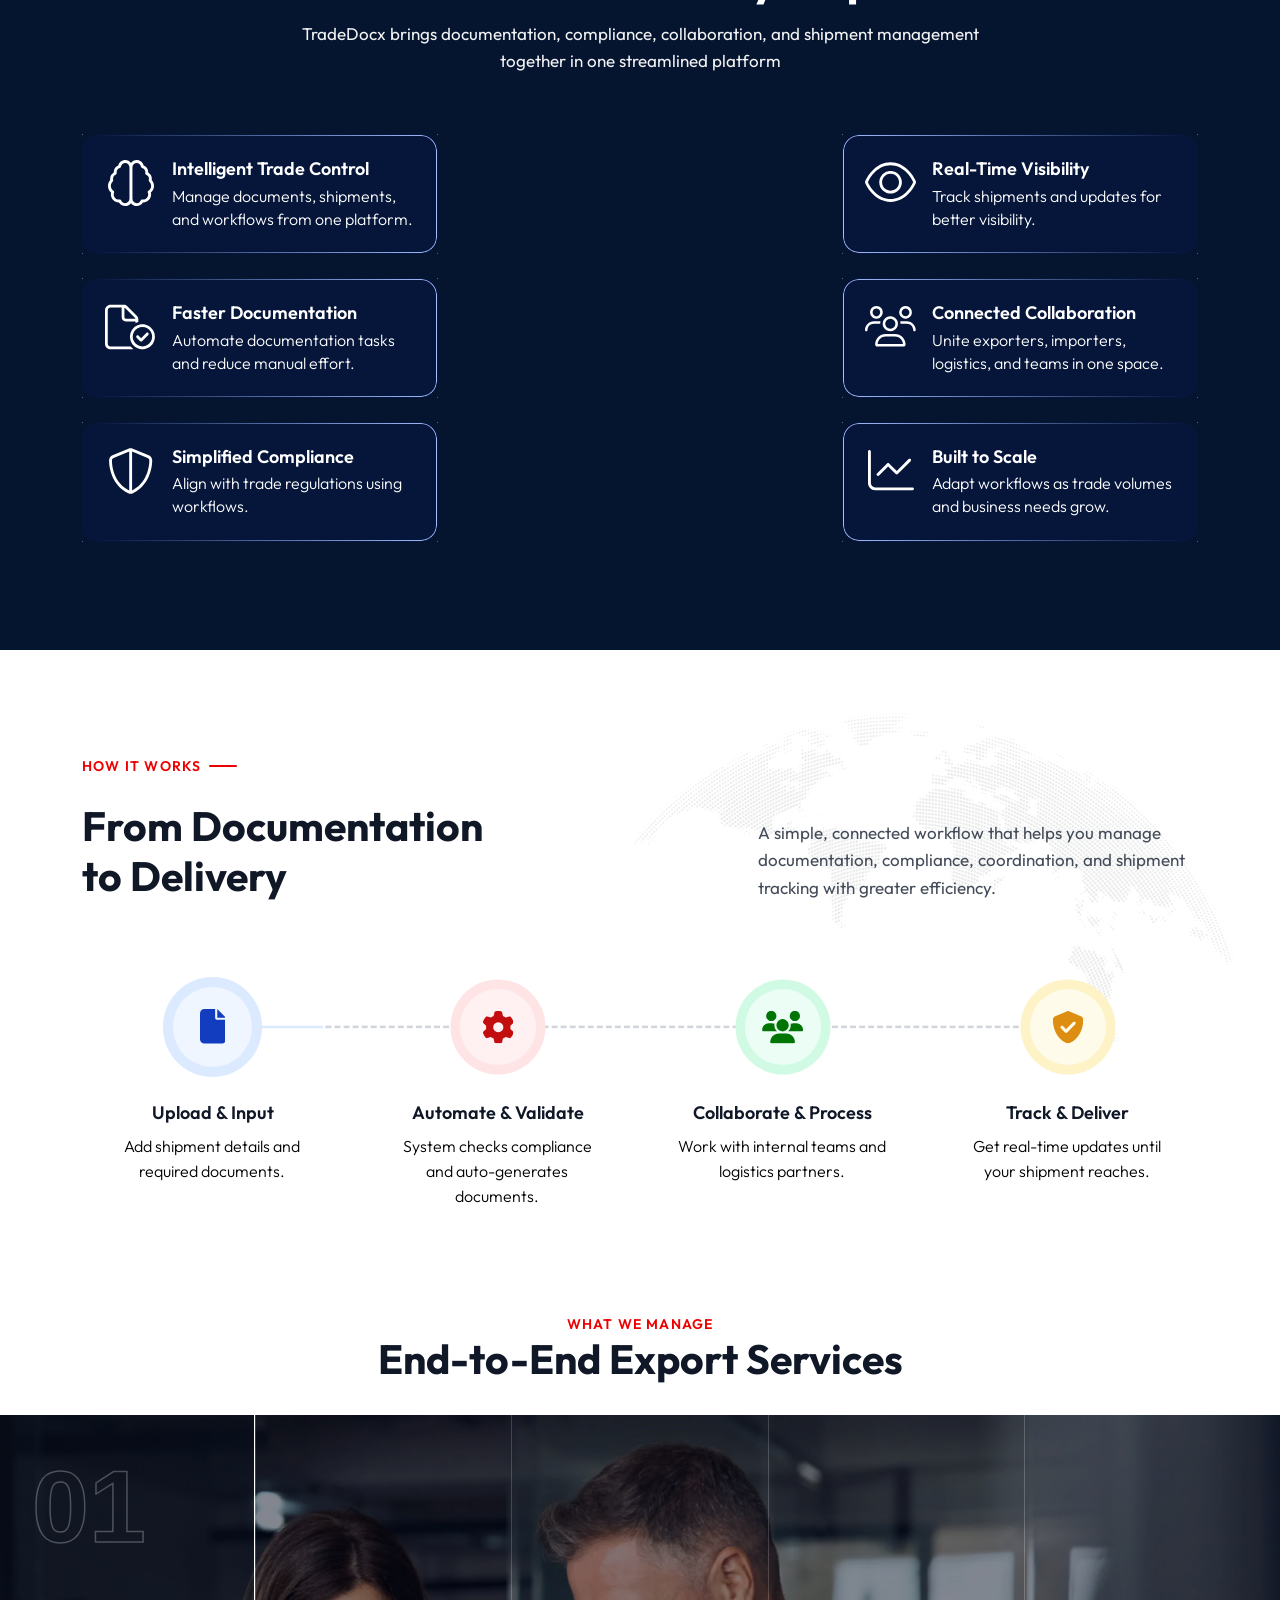
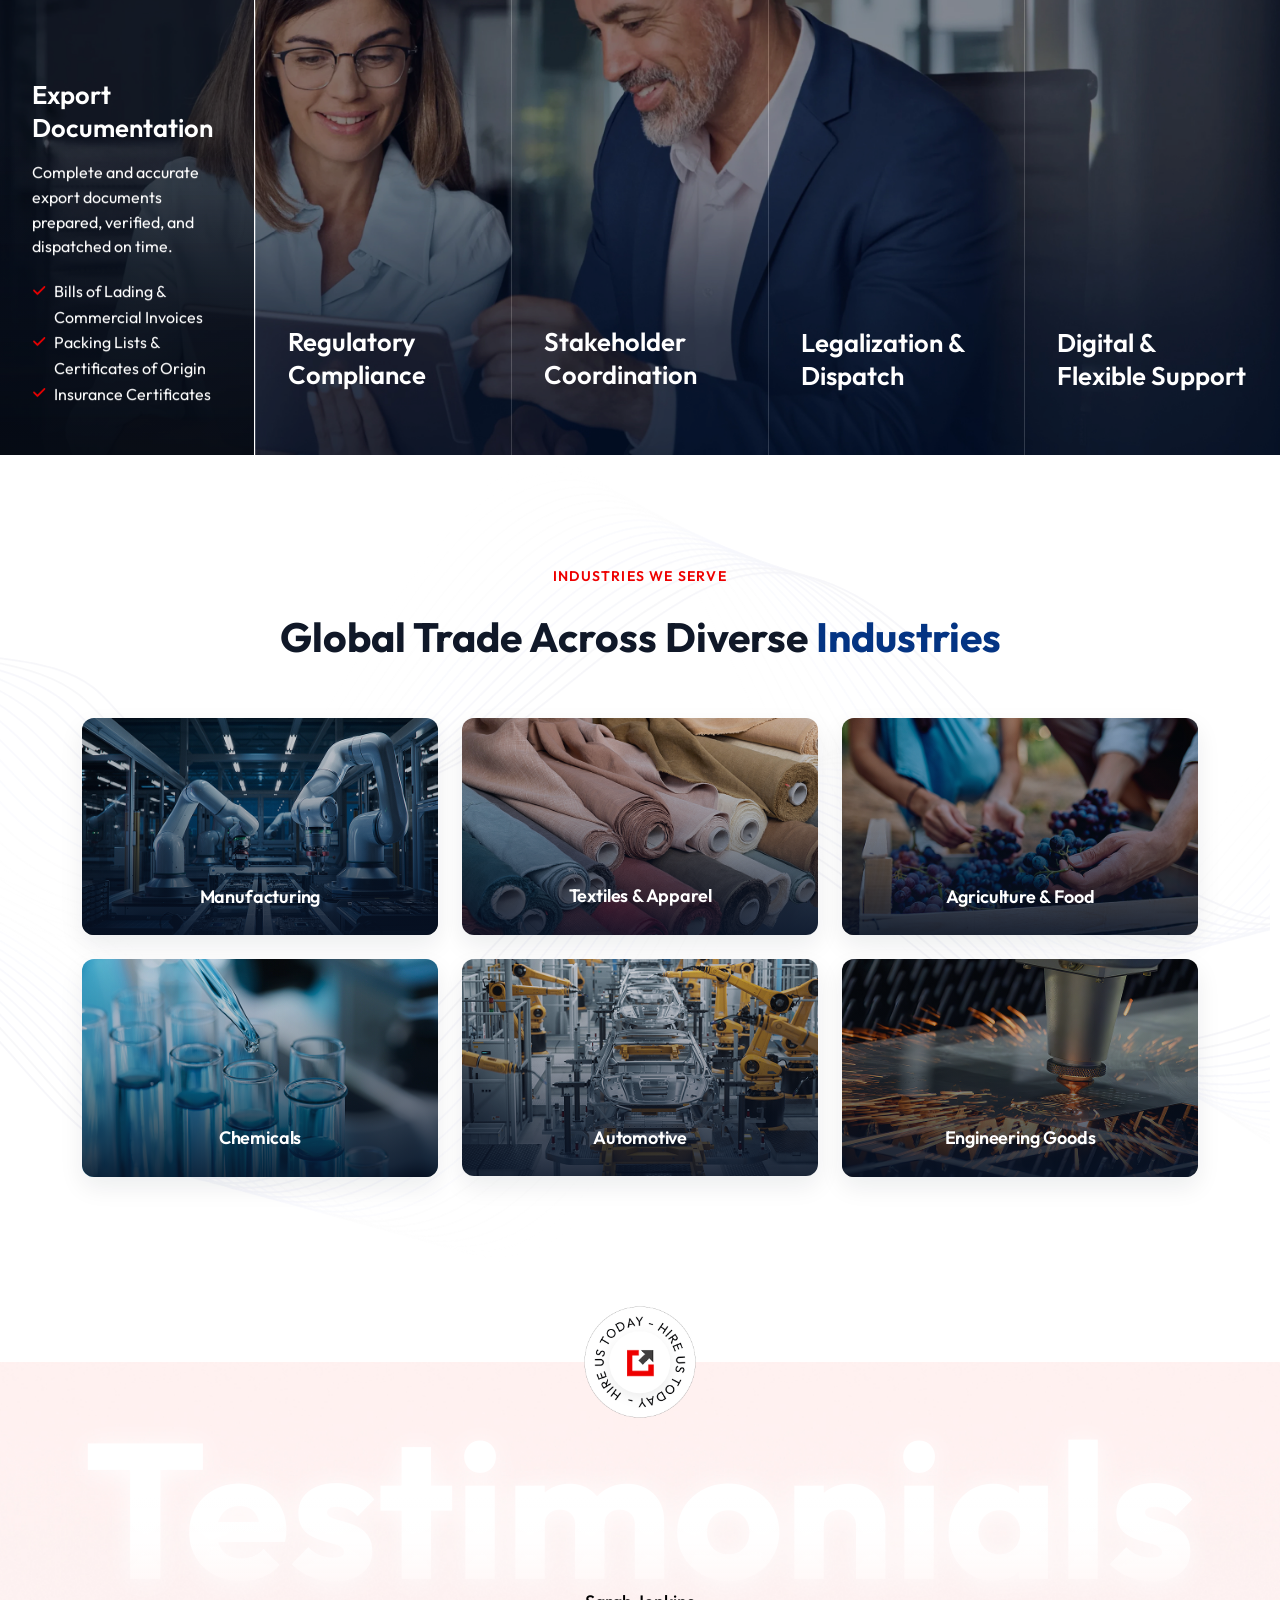
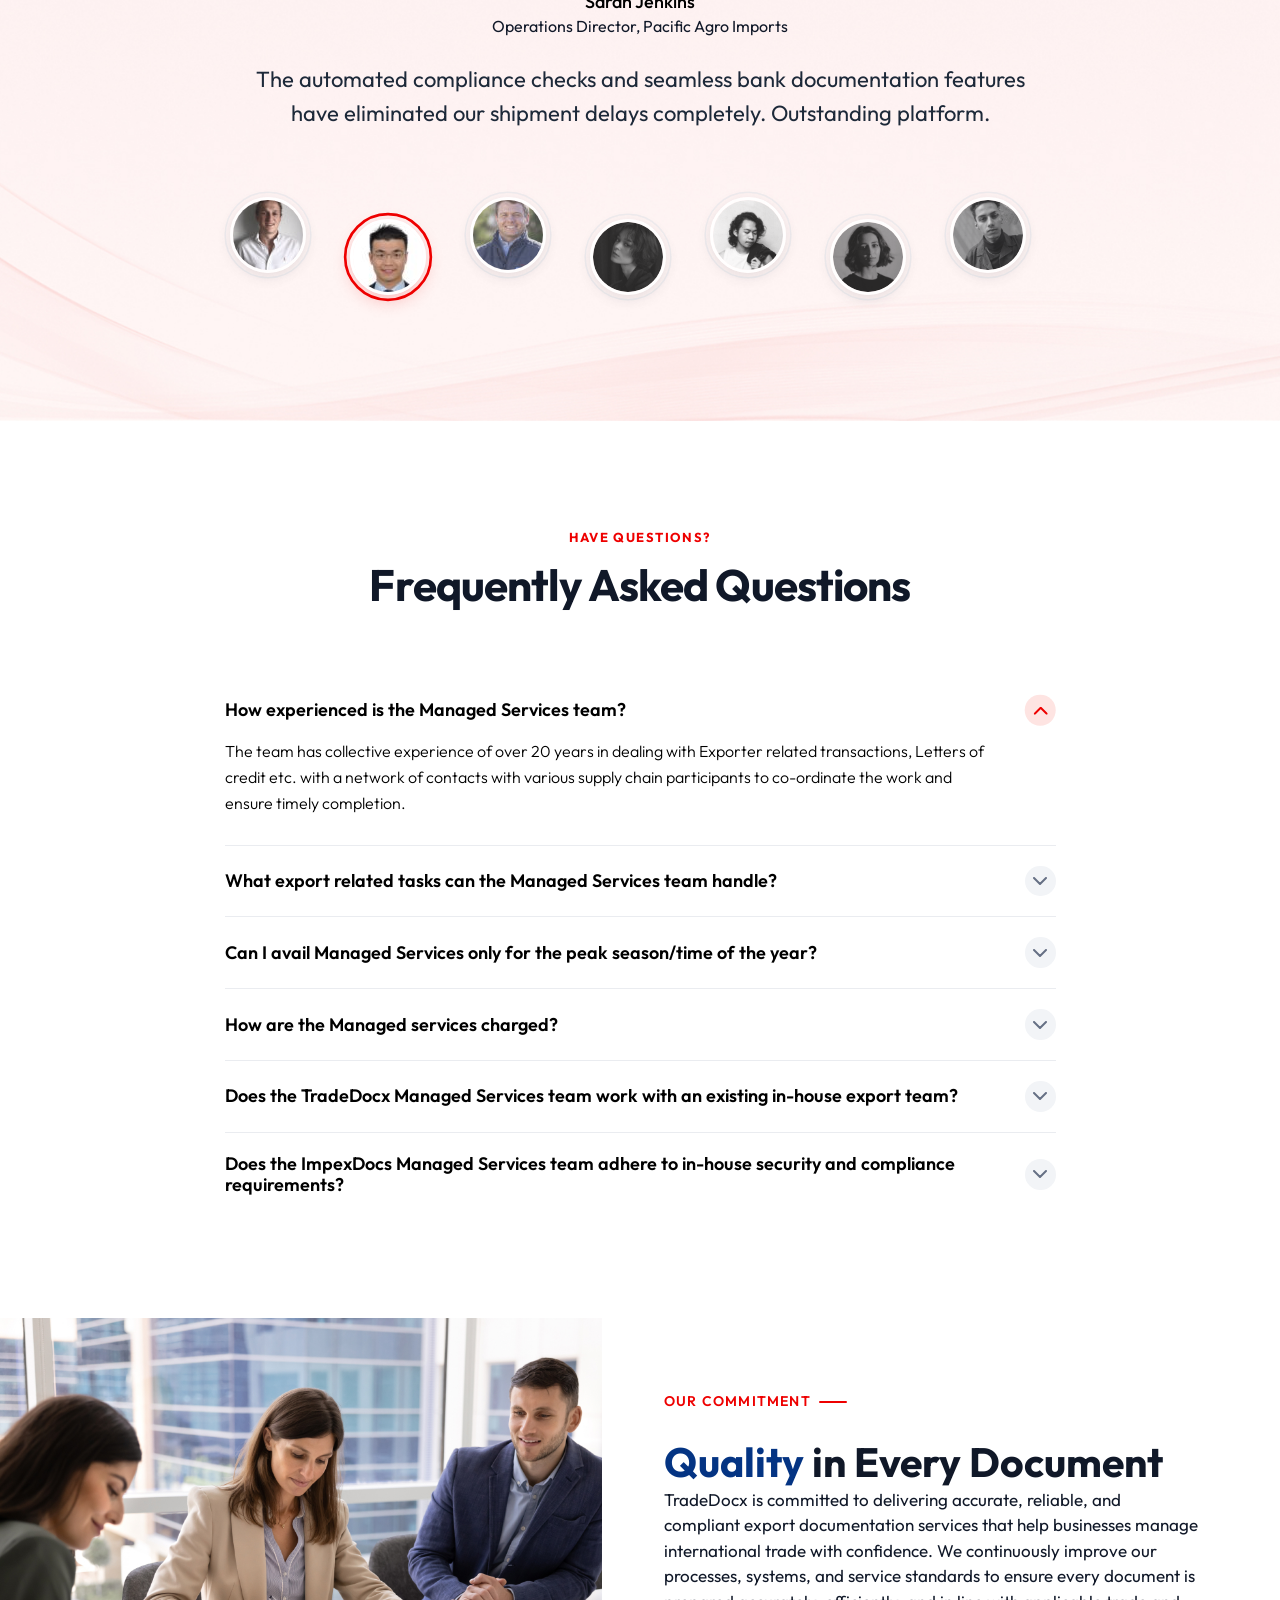
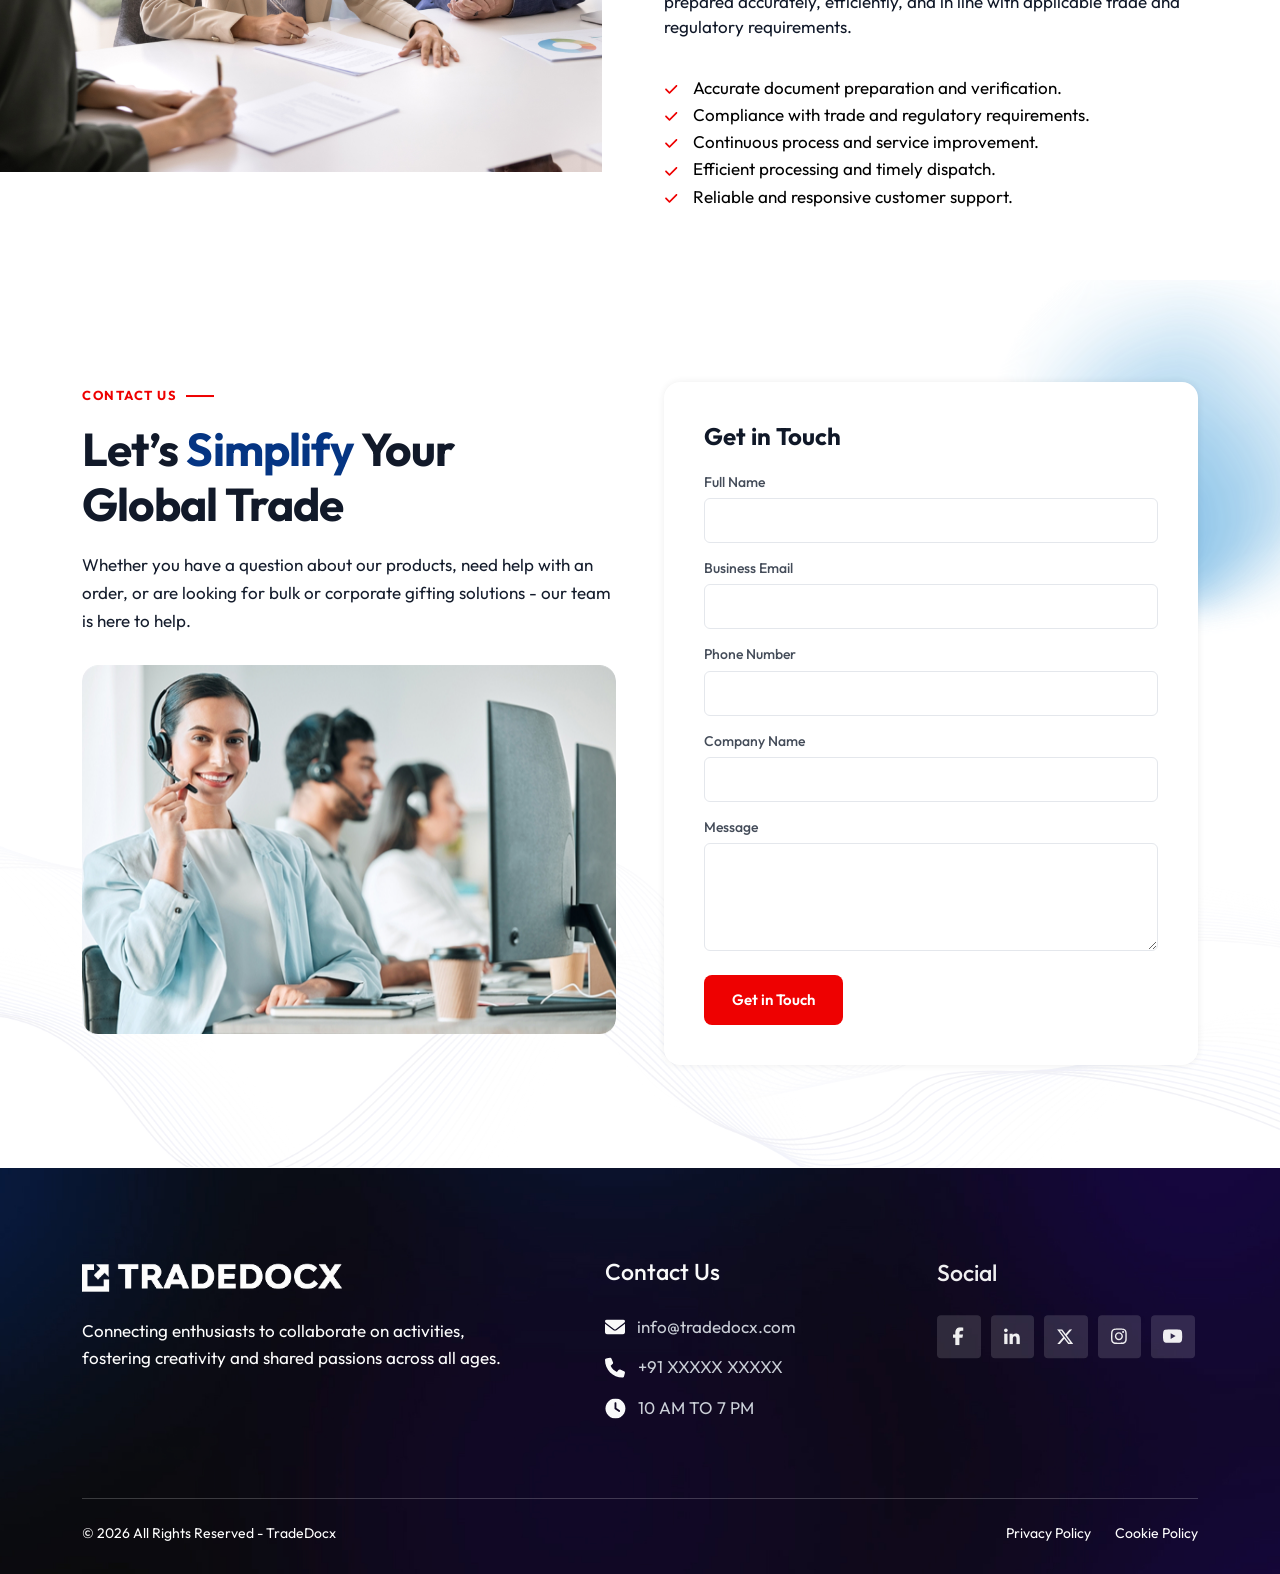
==== commit 64da7938: "manasge section desingn updated" ====
--- a/index.html
+++ b/index.html
@@ -319,7 +319,7 @@
 
                             <!-- Floating Active Deals Card -->
                             <div class="floating-deals-card">
-                                <img src="./assets/images/active-deal.png" alt="active-deal" class="img-fluid">
+                                <img src="./assets/images/active-deal.jpg" alt="active-deal" class="img-fluid">
                             </div>
                         </div>
                     </div>
@@ -600,95 +600,110 @@
                 </div>
             </div>
         </section>
-
-        <section class="cats" id="cats" aria-label="Categories">
-            <div class="bgs" aria-hidden="true">
-                <div class="bg bg--default"></div>
-                <div class="bg" data-i="0"></div>
-                <div class="bg" data-i="1"></div>
-                <div class="bg" data-i="2"></div>
-                <div class="bg" data-i="3"></div>
-                <div class="bg" data-i="4"></div>
-            </div>
-
-            <a class="cat" href="#export-documentation">
-                <span class="cat__num">01</span>
-                <div class="cat__body">
-                    <h3 class="cat__title">Export Documentation</h3>
-                    <div class="cat__desc">
-                        <p>Complete and accurate export documents prepared, verified, and dispatched on time.</p>
-                        <ul class="manage-checklist-custom checklist-card position-relative">
-                            <li> Bills of Lading & Commercial Invoices</li>
-                            <li> Packing Lists & Certificates of Origin</li>
-                            <li> Insurance Certificates</li>
-                        </ul>
-                    </div>
-                </div>
-            </a>
-
-            <a class="cat" href="#regulatory-compliance">
-                <span class="cat__num">02</span>
-                <div class="cat__body">
-                    <h3 class="cat__title">Regulatory Compliance</h3>
-                    <div class="cat__desc">
-                        <p>Complete global compliance, supporting all certificate types across every commodity class.</p>
-                        <ul class="manage-checklist-custom checklist-card position-relative">
-                            <li>Health & Phytosanitary Certs</li>
-                            <li>CHAFTA, KAFTA, ANNZFTA, JAEPA & TAFTA</li>
-                            <li>Export Declarations & Pre-Receival Advice</li>
-                        </ul>
-                    </div>
-                </div>
-            </a>
-
-            <a class="cat" href="#stakeholder-coordination">
-                <span class="cat__num">03</span>
-                <div class="cat__body">
-                    <h3 class="cat__title">Stakeholder Coordination</h3>
-                    <div class="cat__desc">
-                        <p>We handle your entire export chain so you
-                            can focus on sales, sourcing, and strategy.</p>
-                        <ul class="manage-checklist-custom checklist-card position-relative">
-                            <li>Freight Forwarders & Shipping Lines</li>
-                            <li>Banks, L/C Issuers & Government Agencies</li>
-                            <li>Packers, Warehouses & Other Stakeholders</li>
-                        </ul>
-                    </div>
-                </div>
-            </a>
-
-            <a class="cat" href="#legalization-dispatch">
-                <span class="cat__num">04</span>
-                <div class="cat__body">
-                    <h3 class="cat__title">Legalization &amp; Dispatch</h3>
-                    <div class="cat__desc">
-                        <p>Authentication, legalization, and apostille coordination
-                            with secure courier dispatch to global buyers and banks.
-                        </p>
-
-                        <ul class="manage-checklist-custom checklist-card position-relative">
-                            <li>DFAT Authentication & Consular Legalization</li>
-                            <li>Courier Management & Bank Submissions</li>
-                            <li>Buyer Document Sets & Dispatch Coordination</li>
-                        </ul>
-                    </div>
-                </div>
-            </a>
-
-            <a class="cat" href="#digital-flexible-support">
-                <span class="cat__num">05</span>
-                <div class="cat__body">
-                    <h3 class="cat__title">Digital &amp; Flexible Support</h3>
-                    <div class="cat__desc">
-                        <p>On-demand digital support workflows with secure document dispatch to buyers and banks worldwide.</p>
-                        <ul class="manage-checklist-custom checklist-card position-relative">
-                            <li>Secure cloud access anytime.</li>
-                            <li>Scales instantly with your volumes.</li>
-                            <li>Adapts easily to your setup.</li>
-                        </ul>
-                    </div>
-                </div>
-            </a>
+        <section class="manage-sec">
+            <div class="container">
+                <div class="text-center section-header mb-45">
+                    <div class="section-tag mb-0">
+                        <span>WHAT WE MANAGE</span>
+                    </div>
+                    <h2 class="how-it-works-title">
+                        End-to-End Export Services
+                    </h2>
+                </div>
+
+            </div>
+            <div class="cats " id="cats" aria-label="Categories">
+                <div class="bgs" aria-hidden="true">
+                    <div class="bg bg--default"></div>
+                    <div class="bg" data-i="0"></div>
+                    <div class="bg" data-i="1"></div>
+                    <div class="bg" data-i="2"></div>
+                    <div class="bg" data-i="3"></div>
+                    <div class="bg" data-i="4"></div>
+                </div>
+
+                <a class="cat" href="#export-documentation">
+                    <span class="cat__num">01</span>
+                    <div class="cat__body">
+                        <h3 class="cat__title">Export Documentation</h3>
+                        <div class="cat__desc">
+                            <p>Complete and accurate export documents prepared, verified, and dispatched on time.</p>
+                            <ul class="manage-checklist-custom checklist-card position-relative">
+                                <li> Bills of Lading & Commercial Invoices</li>
+                                <li> Packing Lists & Certificates of Origin</li>
+                                <li> Insurance Certificates</li>
+                            </ul>
+                        </div>
+                    </div>
+                </a>
+
+                <a class="cat" href="#regulatory-compliance">
+                    <span class="cat__num">02</span>
+                    <div class="cat__body">
+                        <h3 class="cat__title">Regulatory Compliance</h3>
+                        <div class="cat__desc">
+                            <p>Complete global compliance, supporting all certificate types across every commodity
+                                class.</p>
+                            <ul class="manage-checklist-custom checklist-card position-relative">
+                                <li>Health & Phytosanitary Certs</li>
+                                <li>CHAFTA, KAFTA, ANNZFTA, JAEPA & TAFTA</li>
+                                <li>Export Declarations & Pre-Receival Advice</li>
+                            </ul>
+                        </div>
+                    </div>
+                </a>
+
+                <a class="cat" href="#stakeholder-coordination">
+                    <span class="cat__num">03</span>
+                    <div class="cat__body">
+                        <h3 class="cat__title">Stakeholder Coordination</h3>
+                        <div class="cat__desc">
+                            <p>We handle your entire export chain so you
+                                can focus on sales, sourcing, and strategy.</p>
+                            <ul class="manage-checklist-custom checklist-card position-relative">
+                                <li>Freight Forwarders & Shipping Lines</li>
+                                <li>Banks, L/C Issuers & Government Agencies</li>
+                                <li>Packers, Warehouses & Other Stakeholders</li>
+                            </ul>
+                        </div>
+                    </div>
+                </a>
+
+                <a class="cat" href="#legalization-dispatch">
+                    <span class="cat__num">04</span>
+                    <div class="cat__body">
+                        <h3 class="cat__title">Legalization &amp; Dispatch</h3>
+                        <div class="cat__desc">
+                            <p>Authentication, legalization, and apostille coordination
+                                with secure courier dispatch to global buyers and banks.
+                            </p>
+
+                            <ul class="manage-checklist-custom checklist-card position-relative">
+                                <li>DFAT Authentication & Consular Legalization</li>
+                                <li>Courier Management & Bank Submissions</li>
+                                <li>Buyer Document Sets & Dispatch Coordination</li>
+                            </ul>
+                        </div>
+                    </div>
+                </a>
+
+                <a class="cat" href="#digital-flexible-support">
+                    <span class="cat__num">05</span>
+                    <div class="cat__body">
+                        <h3 class="cat__title">Digital &amp; Flexible Support</h3>
+                        <div class="cat__desc">
+                            <p>On-demand digital support workflows with secure document dispatch to buyers and banks
+                                worldwide.</p>
+                            <ul class="manage-checklist-custom checklist-card position-relative">
+                                <li>Secure cloud access anytime.</li>
+                                <li>Scales instantly with your volumes.</li>
+                                <li>Adapts easily to your setup.</li>
+                            </ul>
+                        </div>
+                    </div>
+                </a>
+            </div>
+
         </section>
 
 
--- a/assets/css/style.css
+++ b/assets/css/style.css
@@ -610,7 +610,7 @@
 .hero-video-overlay {
     position: absolute;
     inset: 0;
-    background: linear-gradient(180.18deg, rgba(0, 132, 215, 0) -2.32%, rgba(12, 124, 172, 0.296) 51.97%, rgba(14, 126, 196, 0.488) 79.46%);
+    background: linear-gradient(180.18deg, rgba(0, 132, 215, 0) -2.32%, rgb(12 124 172 / 66%) 51.97%, rgba(14, 126, 196, 0.488) 79.46%);
 
 }
 
@@ -2059,15 +2059,15 @@
 .manage-check-item {
     display: flex;
     align-items: center;
-    gap: 10px;
+    gap: 15px;
     font-size: 15px;
     font-weight: 400;
     color: var(--black);
-    padding-left: 26px;
 }
 
 .manage-checklist-custom {
     margin-top: clamp(16px, 3vw, 34px);
+    margin-bottom: 0;
 }
 
 .manage-checklist-custom li {
@@ -2703,7 +2703,7 @@
    Section 11: Contact Us Section (screenshots/contact-us-section.png)
    ========================================================================== */
 .contact-section {
-    padding: clamp(60px, 7vw, 100px) 0 clamp(70px, 8vw, 110px);
+    padding: clamp(60px, 8vw, 128px) 0 clamp(70px, 8vw, 110px);
     background-color: var(--bg-white);
     position: relative;
     overflow: hidden;
@@ -2857,10 +2857,12 @@
     user-select: none;
     opacity: 0.85;
 }
-.checklist-card{
+
+.checklist-card {
     padding-left: 0;
     margin-top: clamp(16px, 1.6vw, 20px);
 }
+
 .checklist-card li {
     position: relative;
     display: flex;
@@ -2870,7 +2872,7 @@
 }
 
 .manage-checklist-custom li::before {
-     content: "";
+    content: "";
     background: url("../images/check.svg") no-repeat center;
     background-size: 13px;
     width: 14px;
@@ -2878,6 +2880,10 @@
     flex-shrink: 0;
     margin-top: 4px;
 
+}
+
+.section-header {
+    margin-bottom: clamp(24px, 2.4vw, 45px);
 }
 
 @media (max-width: 767.98px) {
--- a/assets/css/manage-card.css
+++ b/assets/css/manage-card.css
@@ -103,9 +103,9 @@
        transition: background var(--dur) var(--ease);
    }
 
-   .cats.has-active .cat:not(.is-active)::before {
-       background: linear-gradient(to top, rgba(6, 10, 18, .86), transparent 50%), rgba(10, 16, 28, .64);
-   }
+  .cats.has-active .cat:not(.is-active)::before {
+    background: linear-gradient(to top, rgb(6 10 18 / 0%), transparent 50%), rgb(10 16 28 / 15%);
+}
 
    .cat.is-active::before {
        /* background:rgba(0, 0, 0, 0.2) */
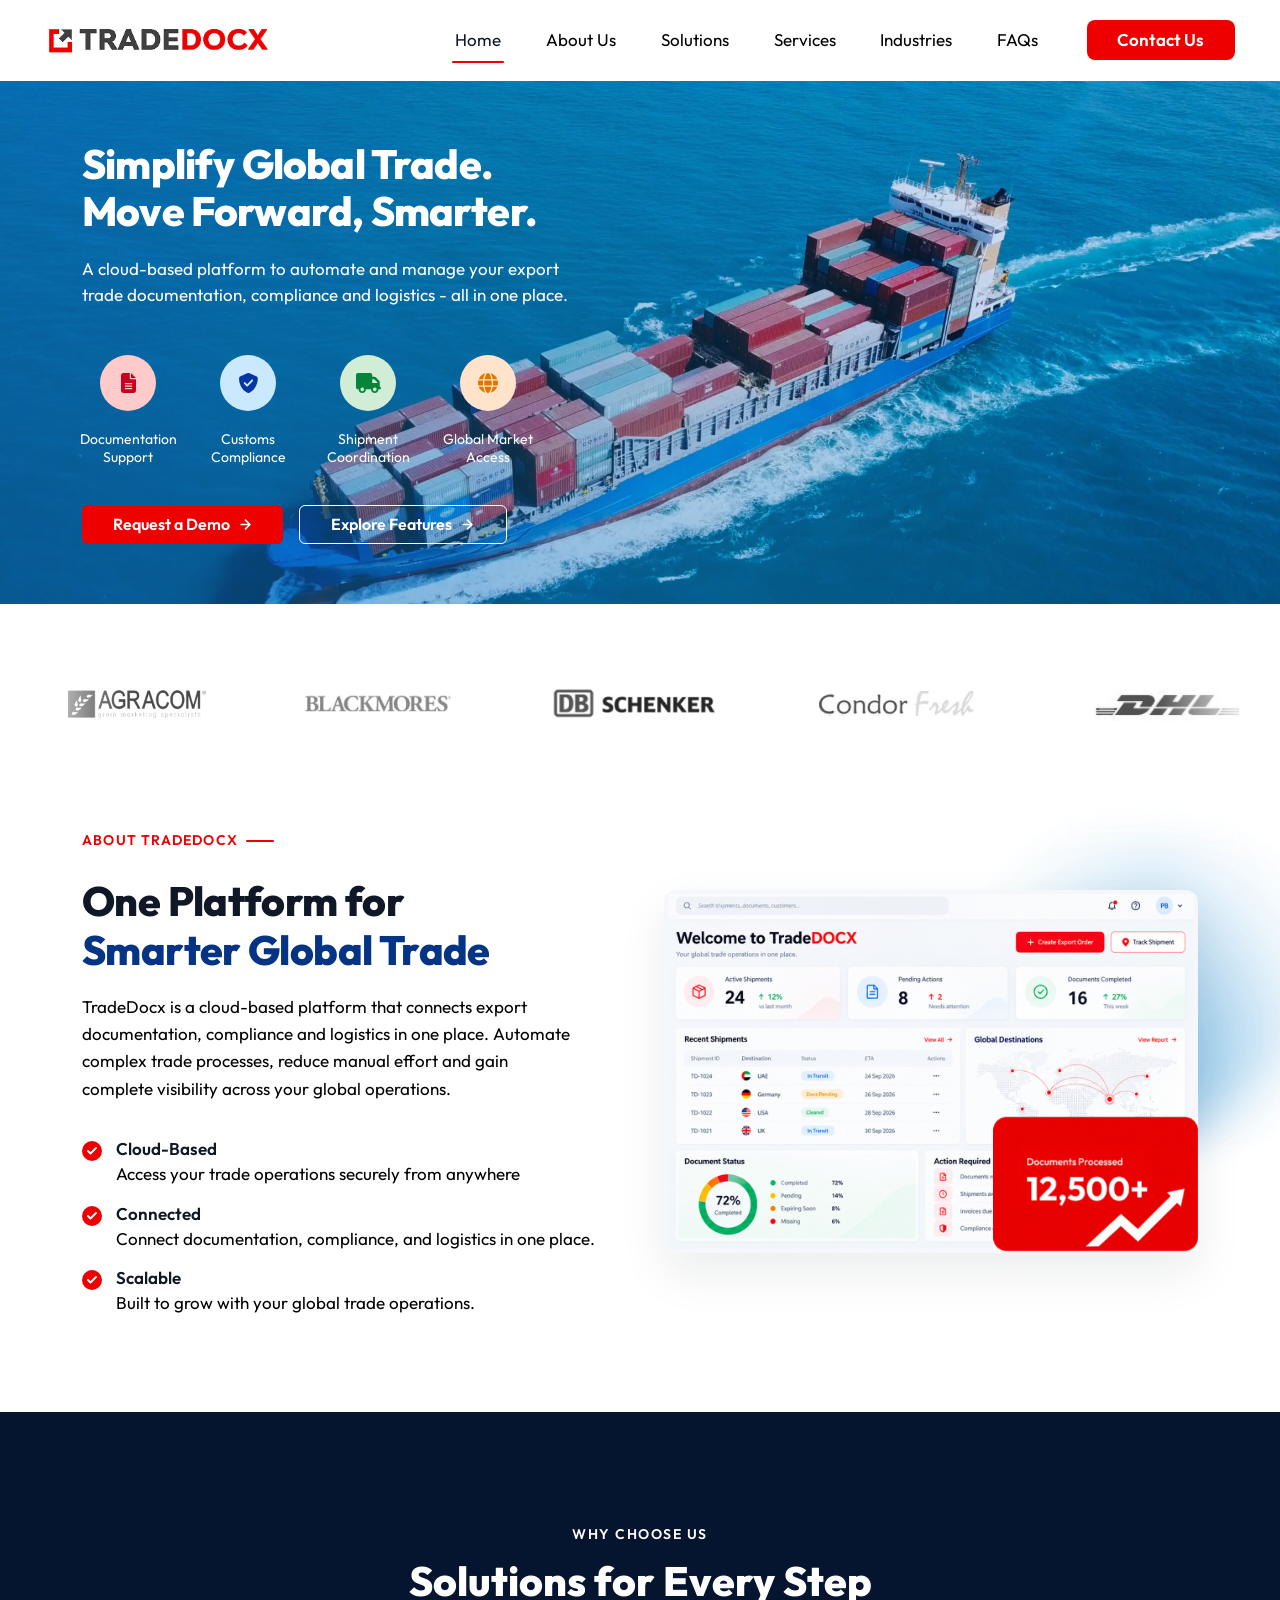
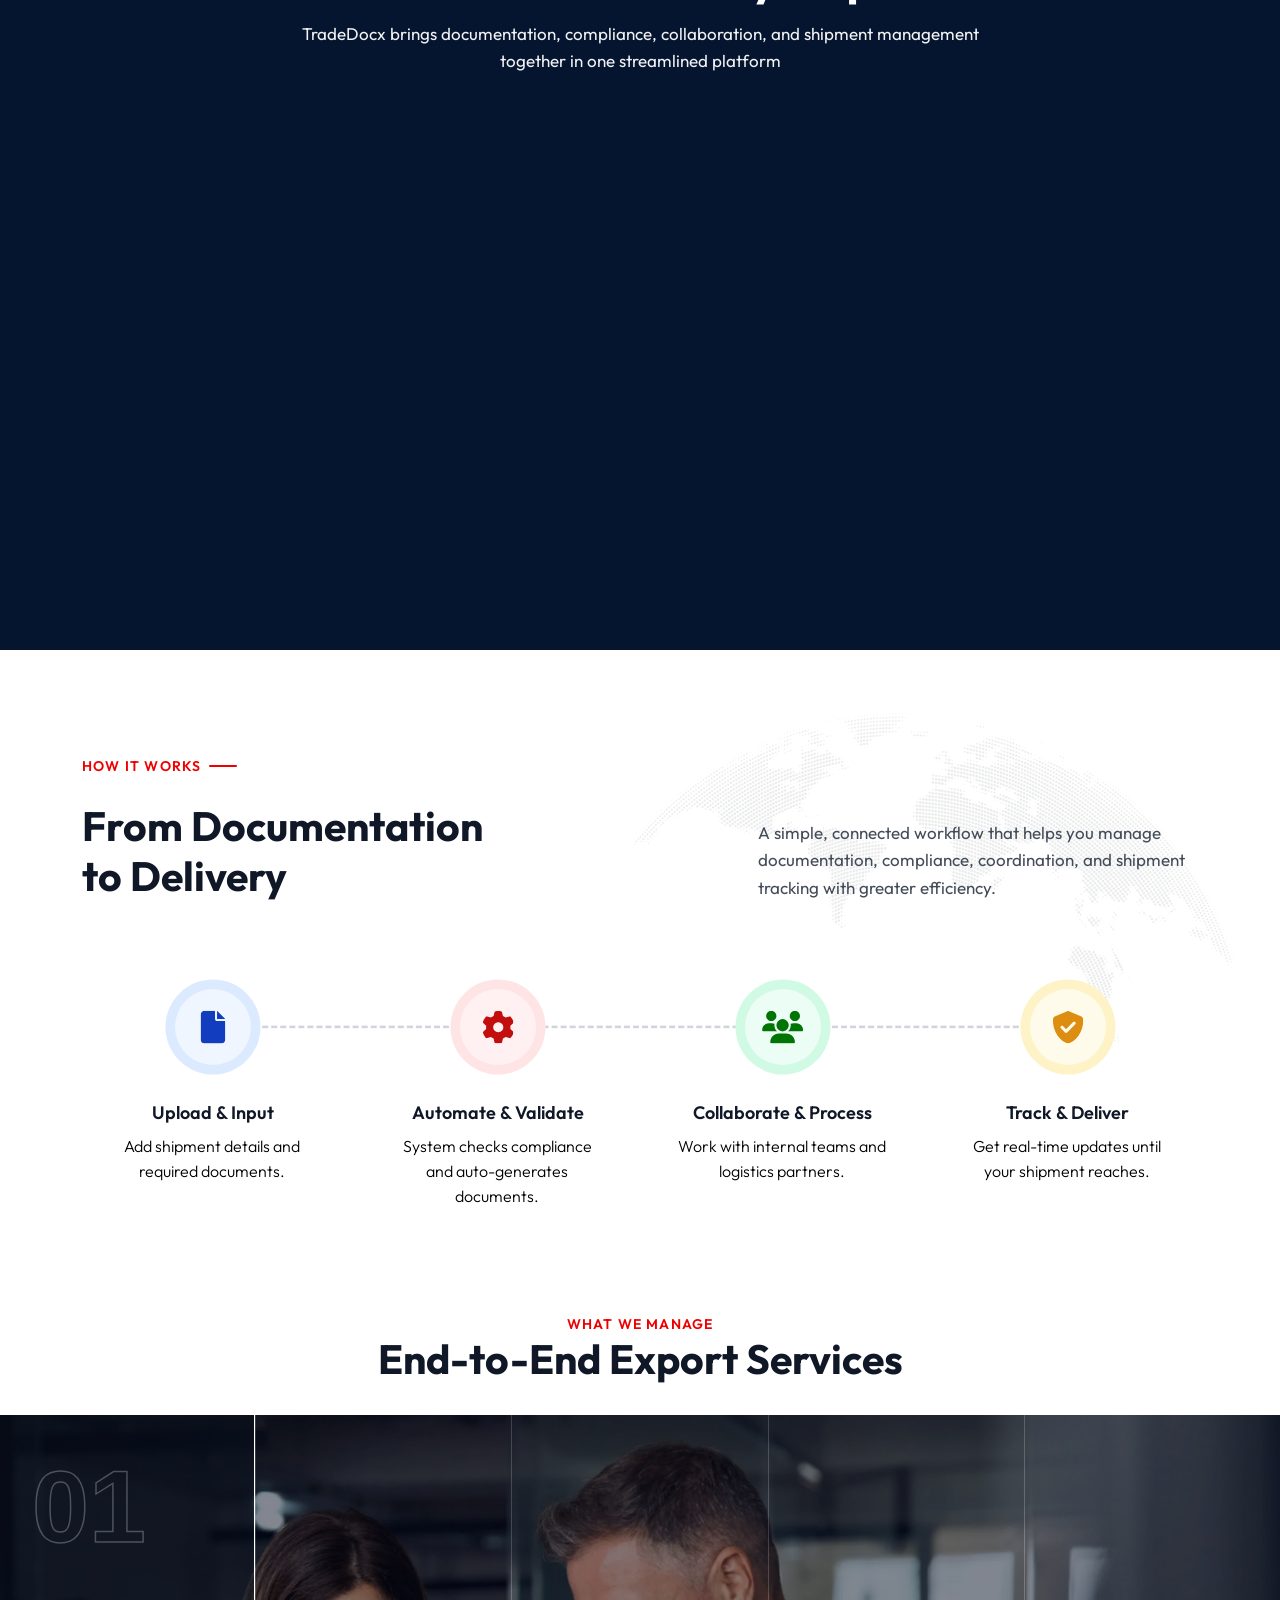
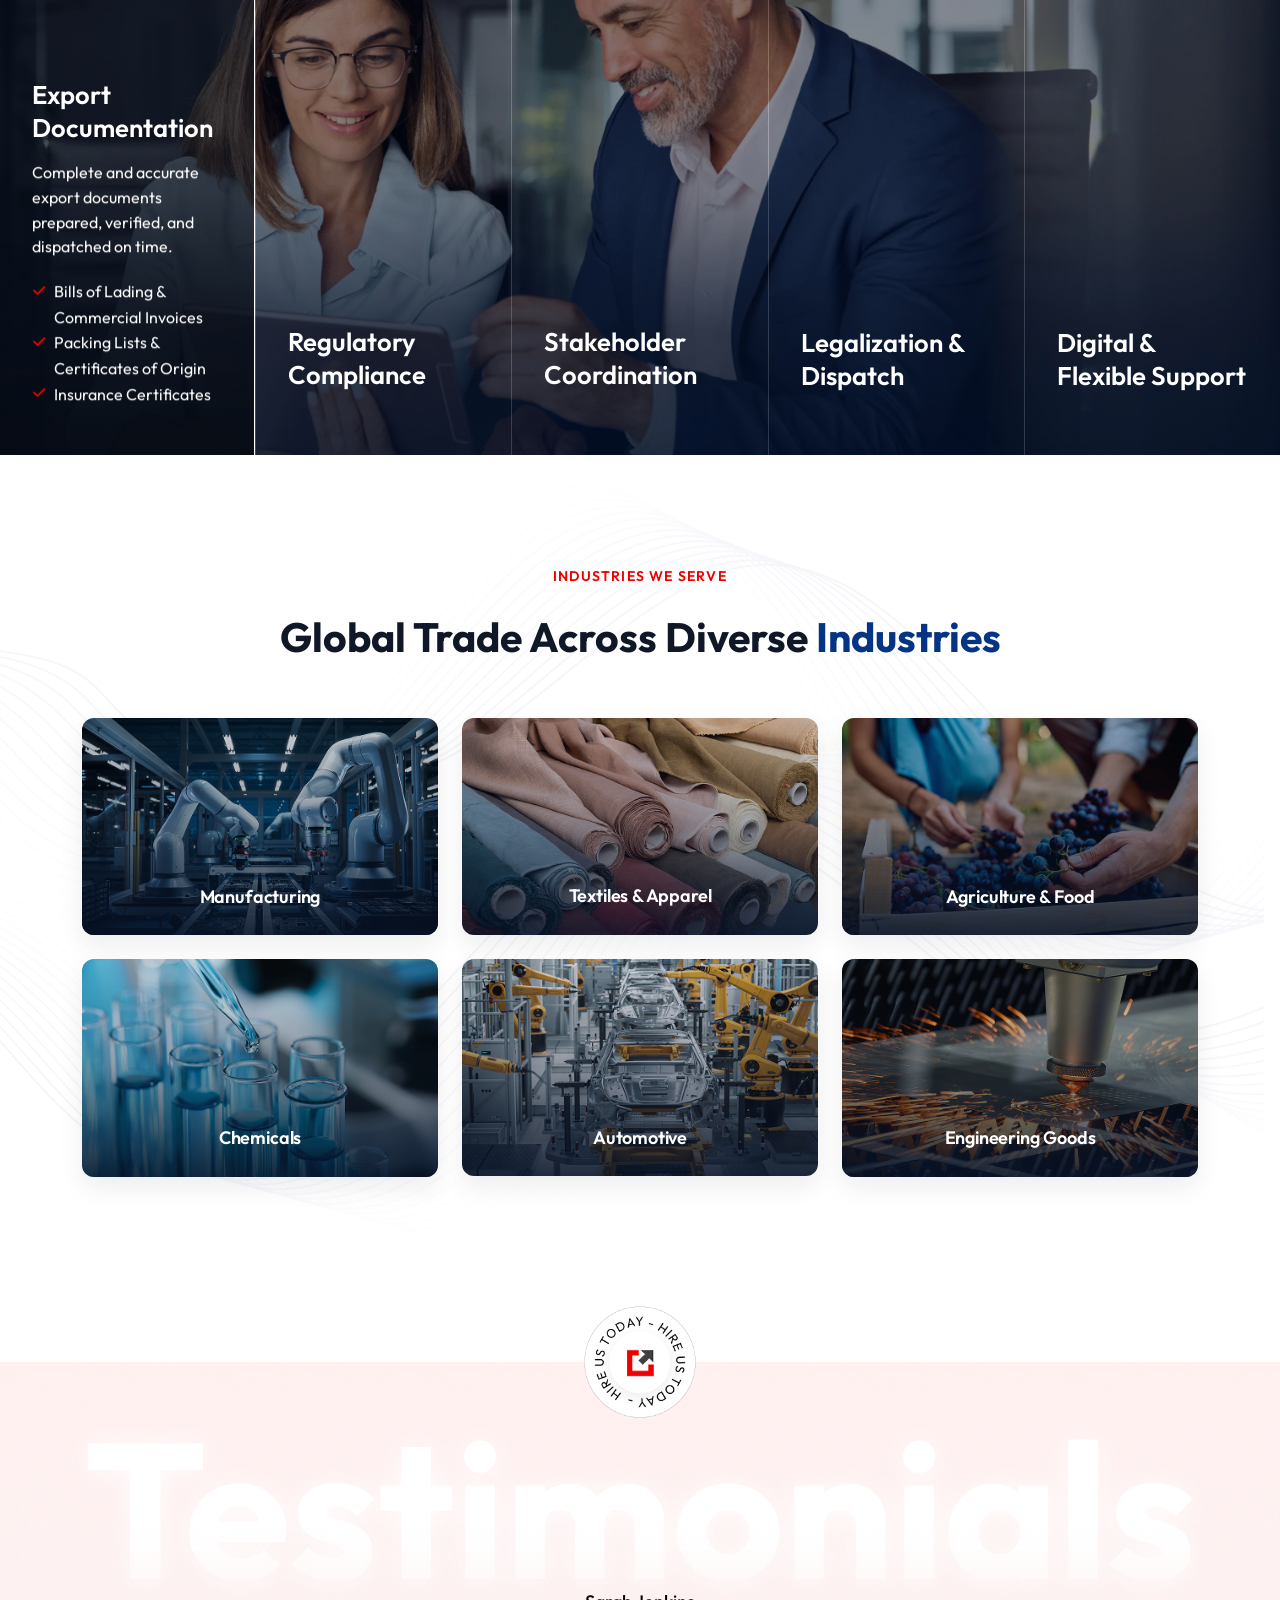
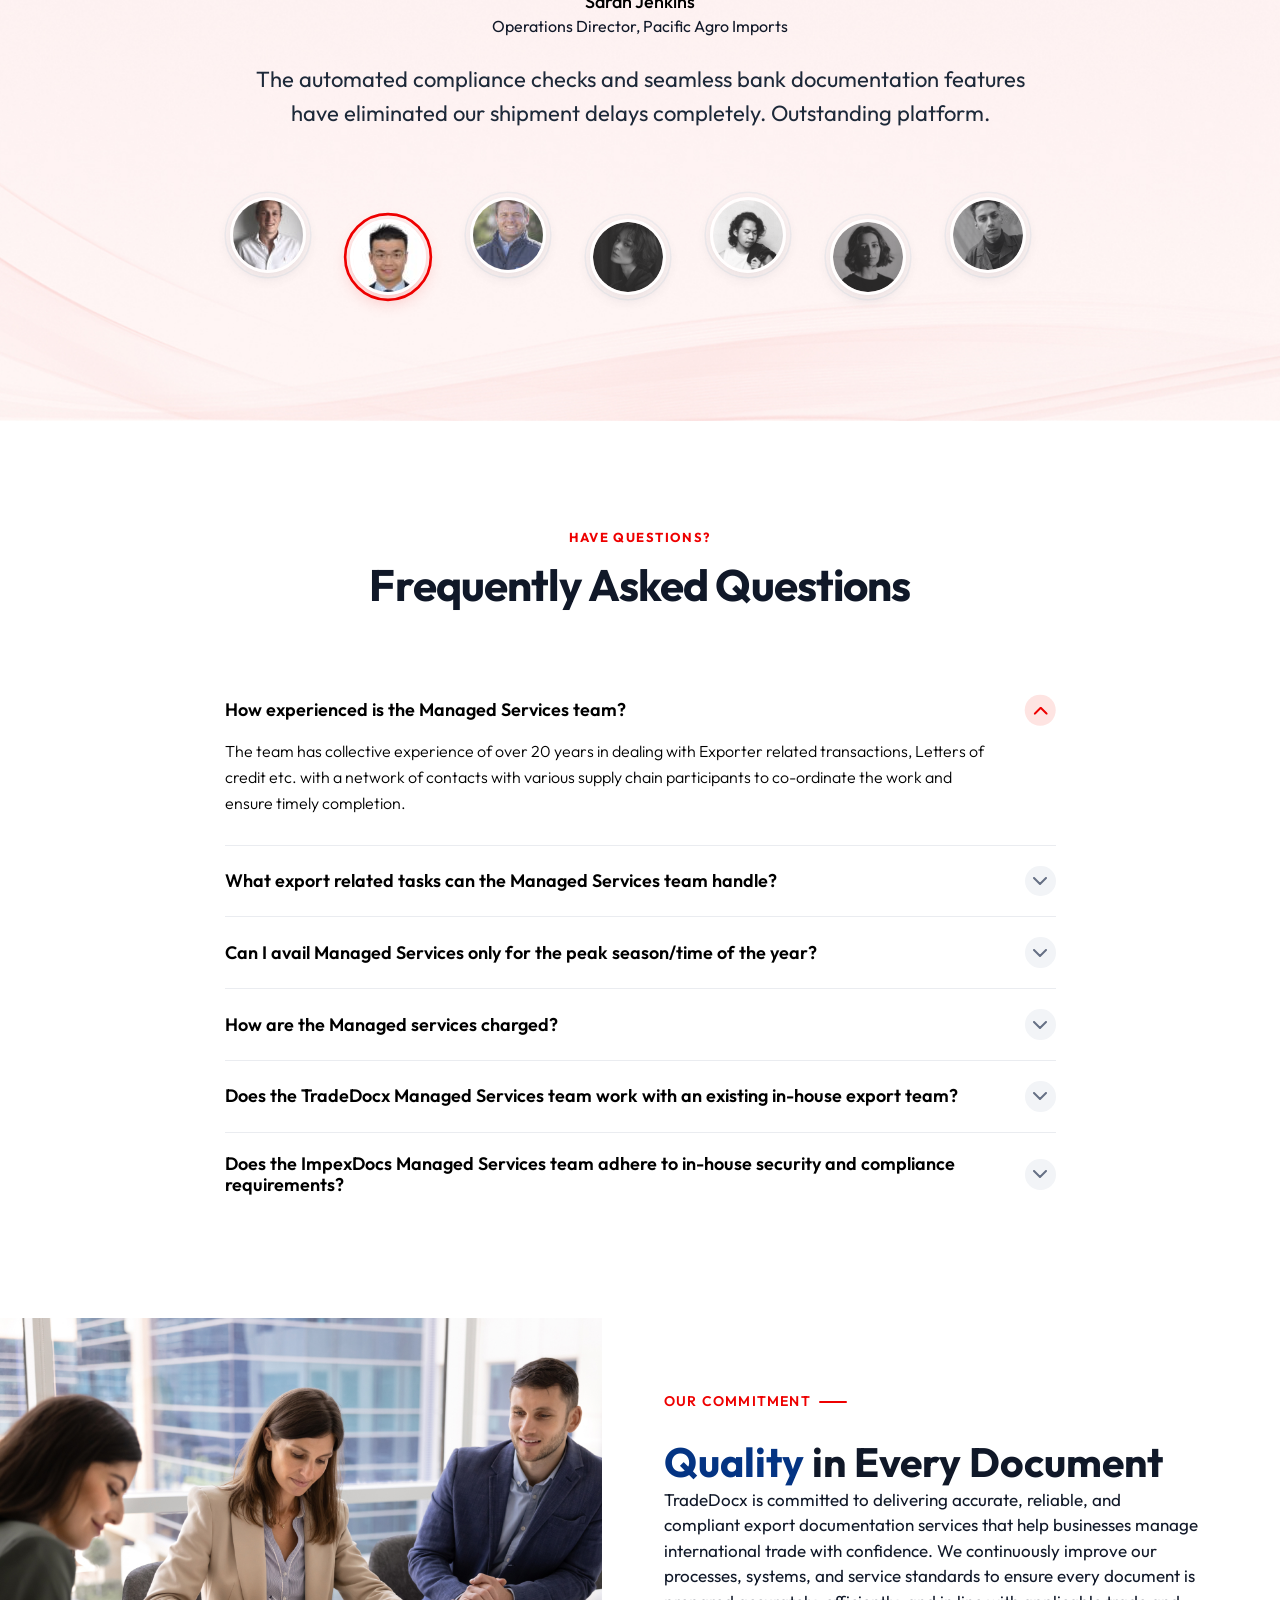
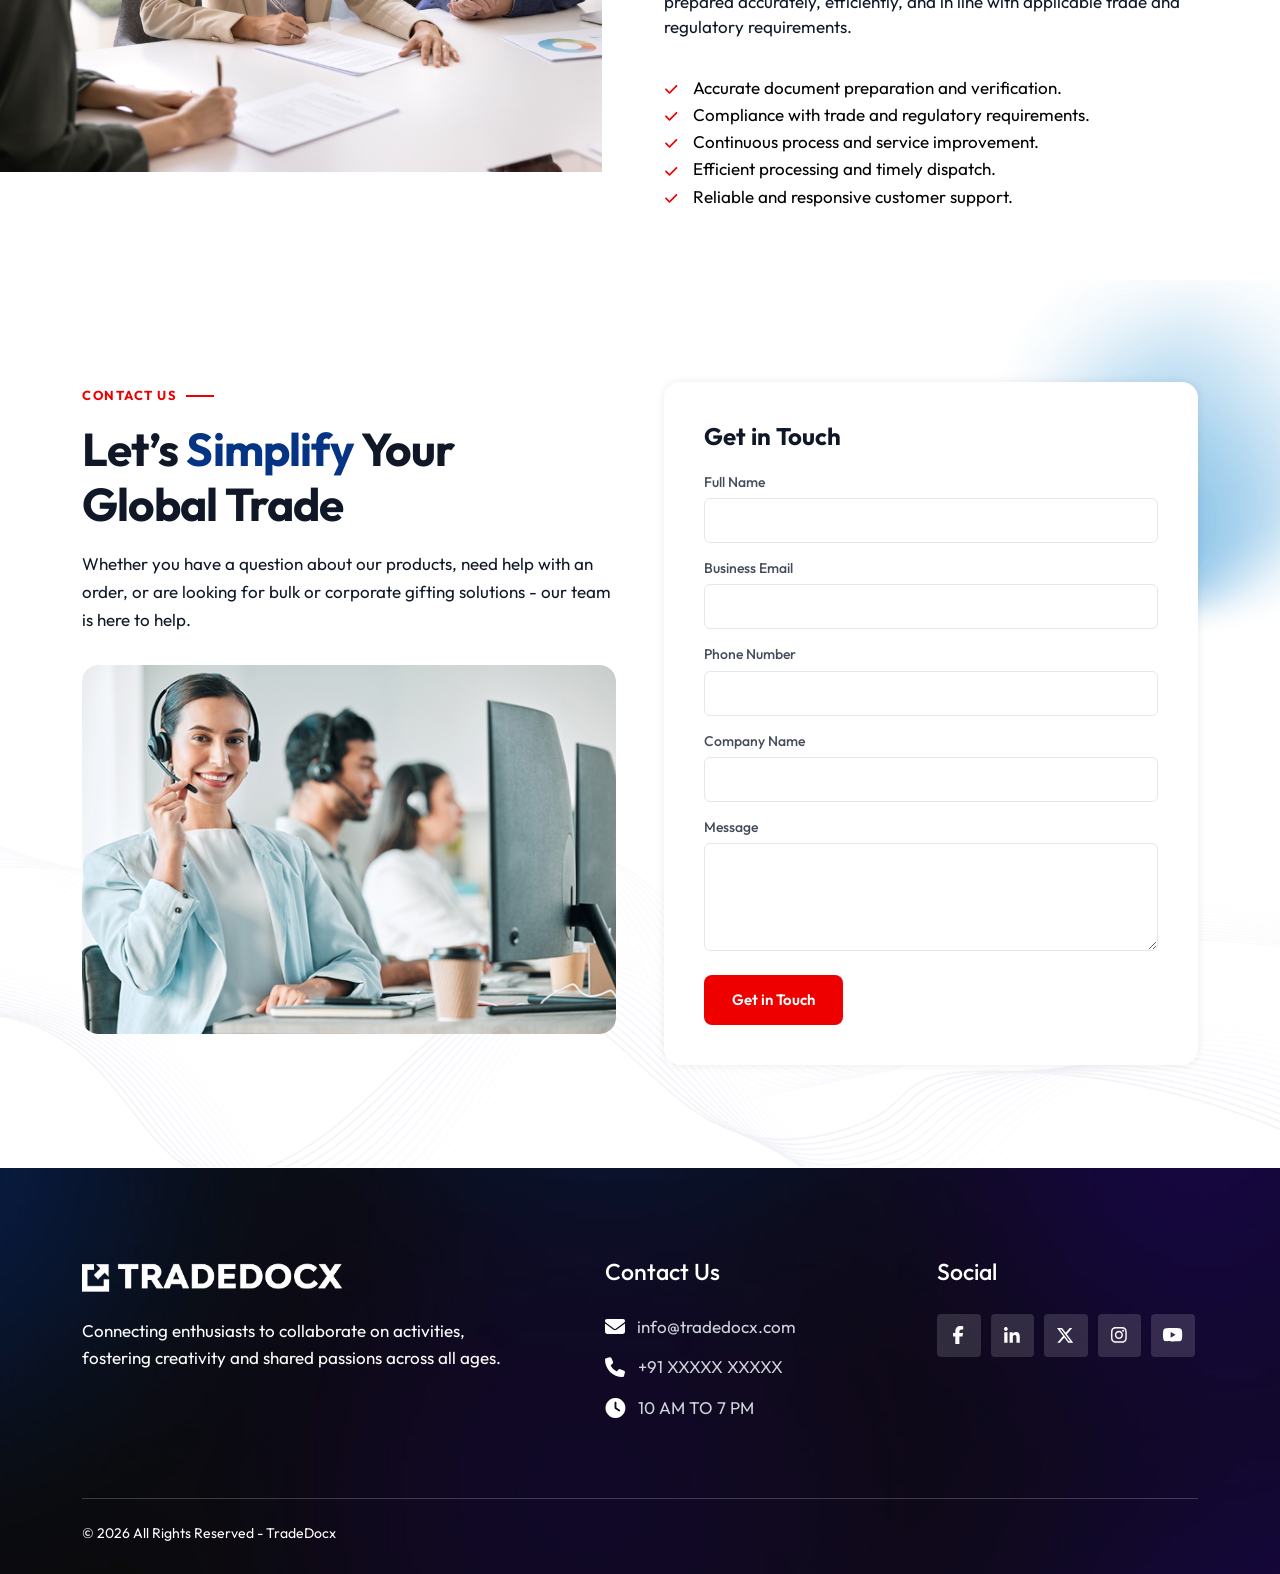
==== commit a65720af: "manasge section desingn updated" ====
--- a/index.html
+++ b/index.html
@@ -1669,11 +1669,8 @@
             <!-- Footer Bottom Line -->
             <div class="footer-divider"></div>
             <div class="footer-bottom">
-                <div>&copy; 2026 All Rights Reserved - TradeDocx</div>
-                <div class="footer-legal-links">
-                    <a href="#">Privacy Policy</a>
-                    <a href="#">Cookie Policy</a>
-                </div>
+                <div class="text-center">&copy; 2026 All Rights Reserved - TradeDocx</div>
+
             </div>
         </div>
     </footer>
--- a/assets/css/style.css
+++ b/assets/css/style.css
@@ -610,7 +610,8 @@
 .hero-video-overlay {
     position: absolute;
     inset: 0;
-    background: linear-gradient(180.18deg, rgba(0, 132, 215, 0) -2.32%, rgb(12 124 172 / 66%) 51.97%, rgba(14, 126, 196, 0.488) 79.46%);
+    background: linear-gradient(180.18deg, rgba(0, 132, 215, 0) -2.32%, rgba(12, 124, 172, 0.296) 51.97%, rgba(14, 126, 196, 0.488) 79.46%);
+
 
 }
 
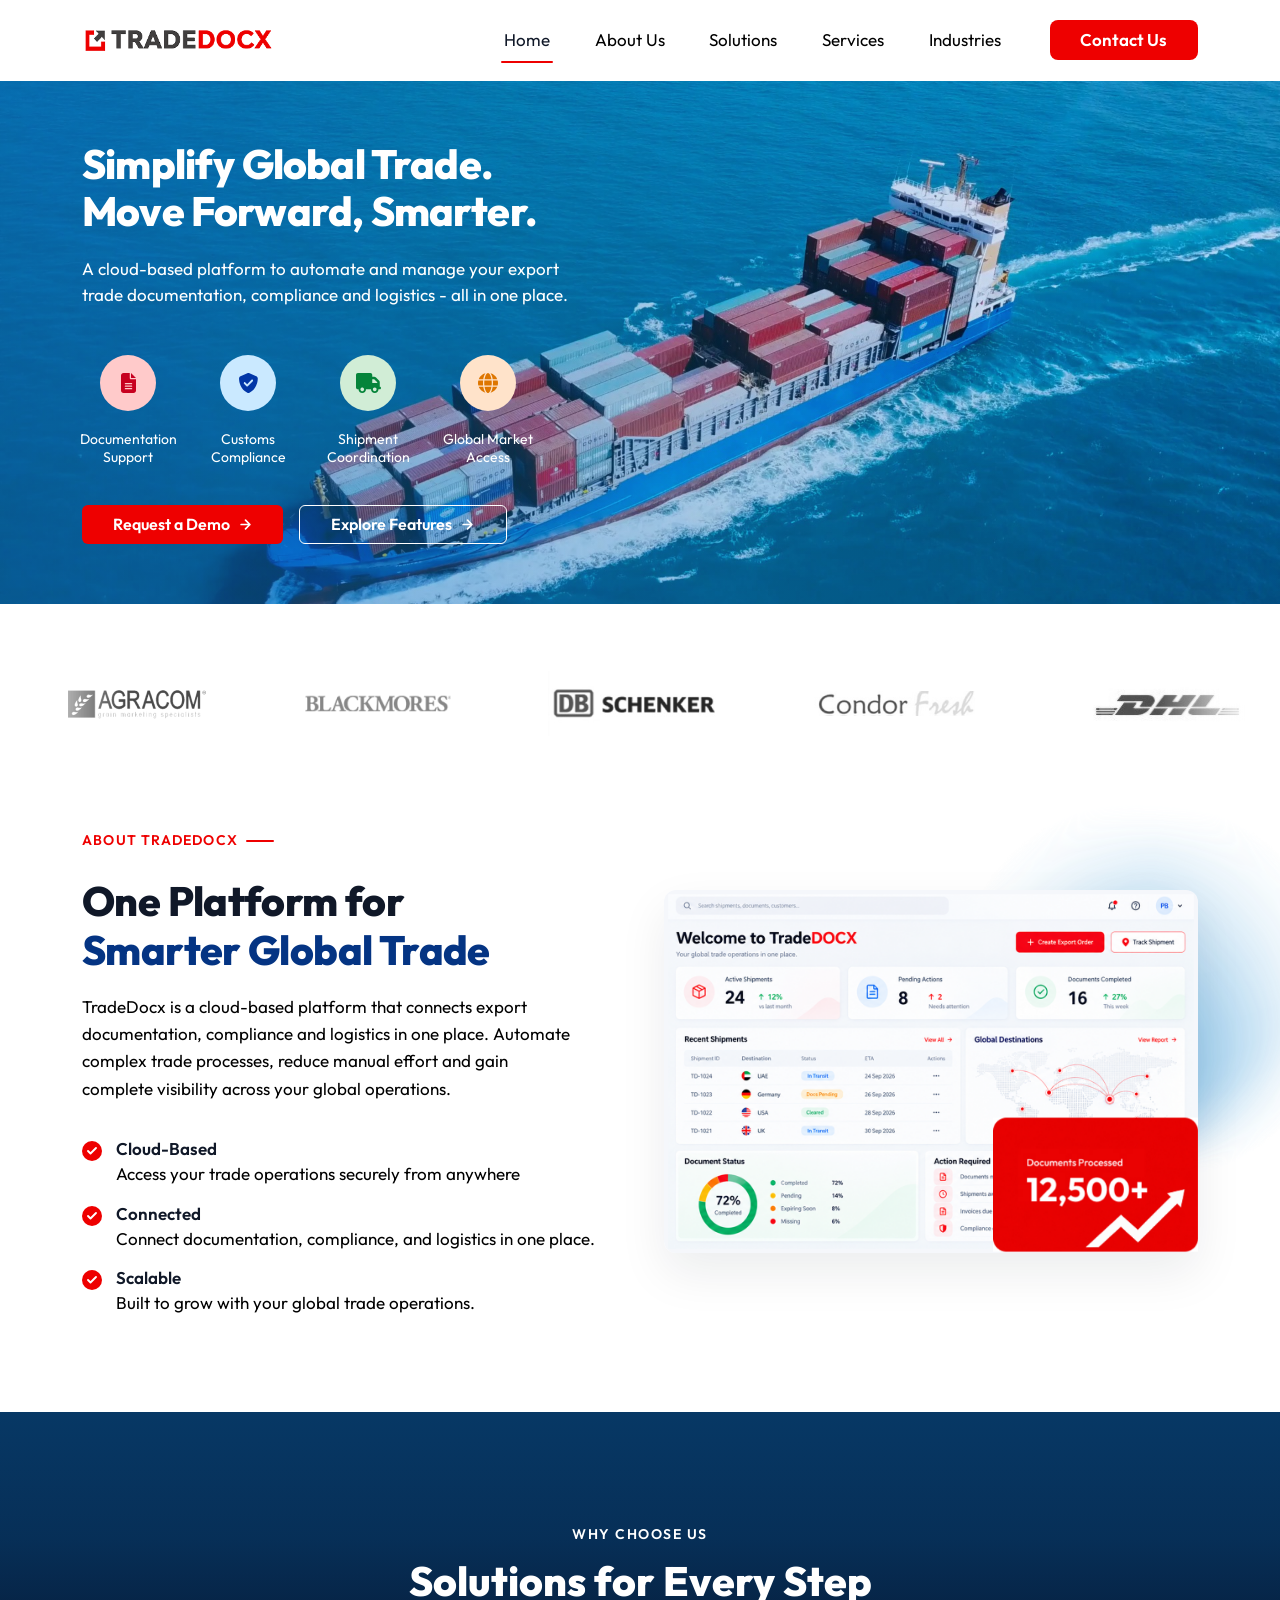
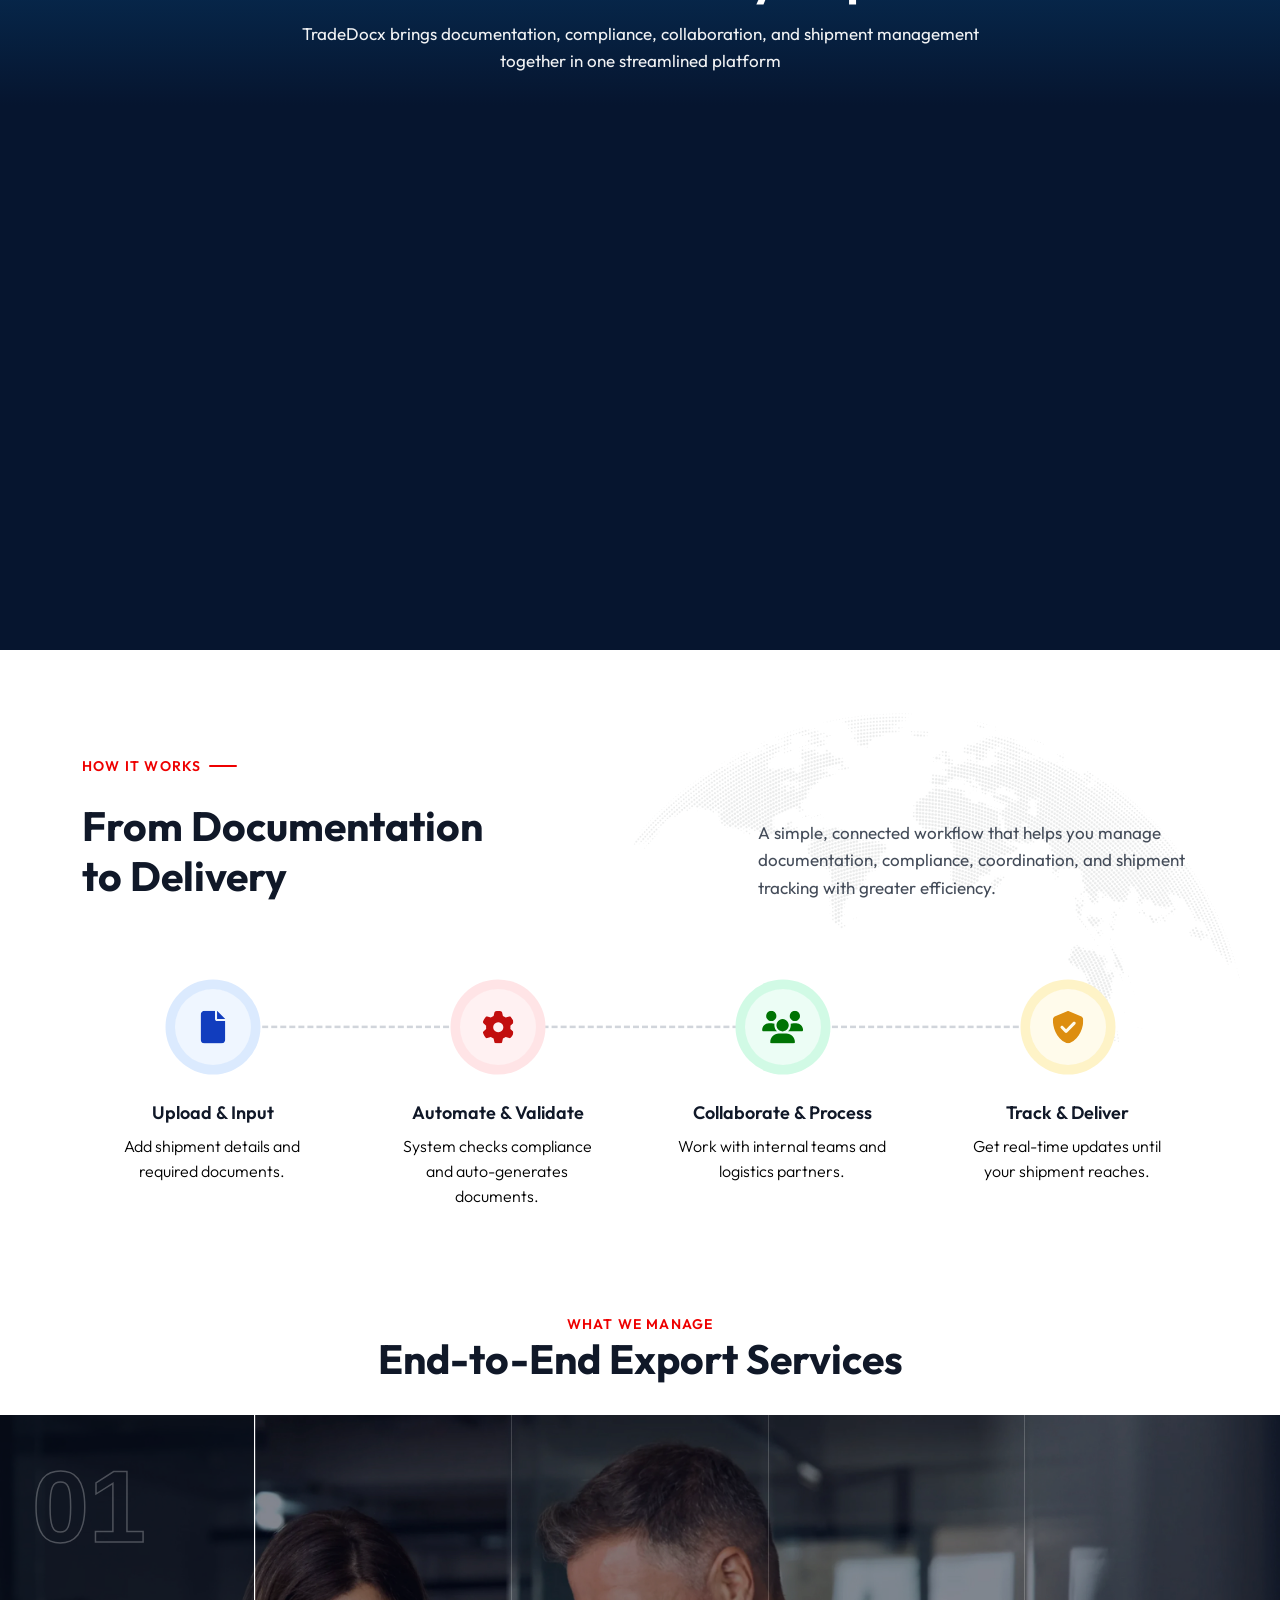
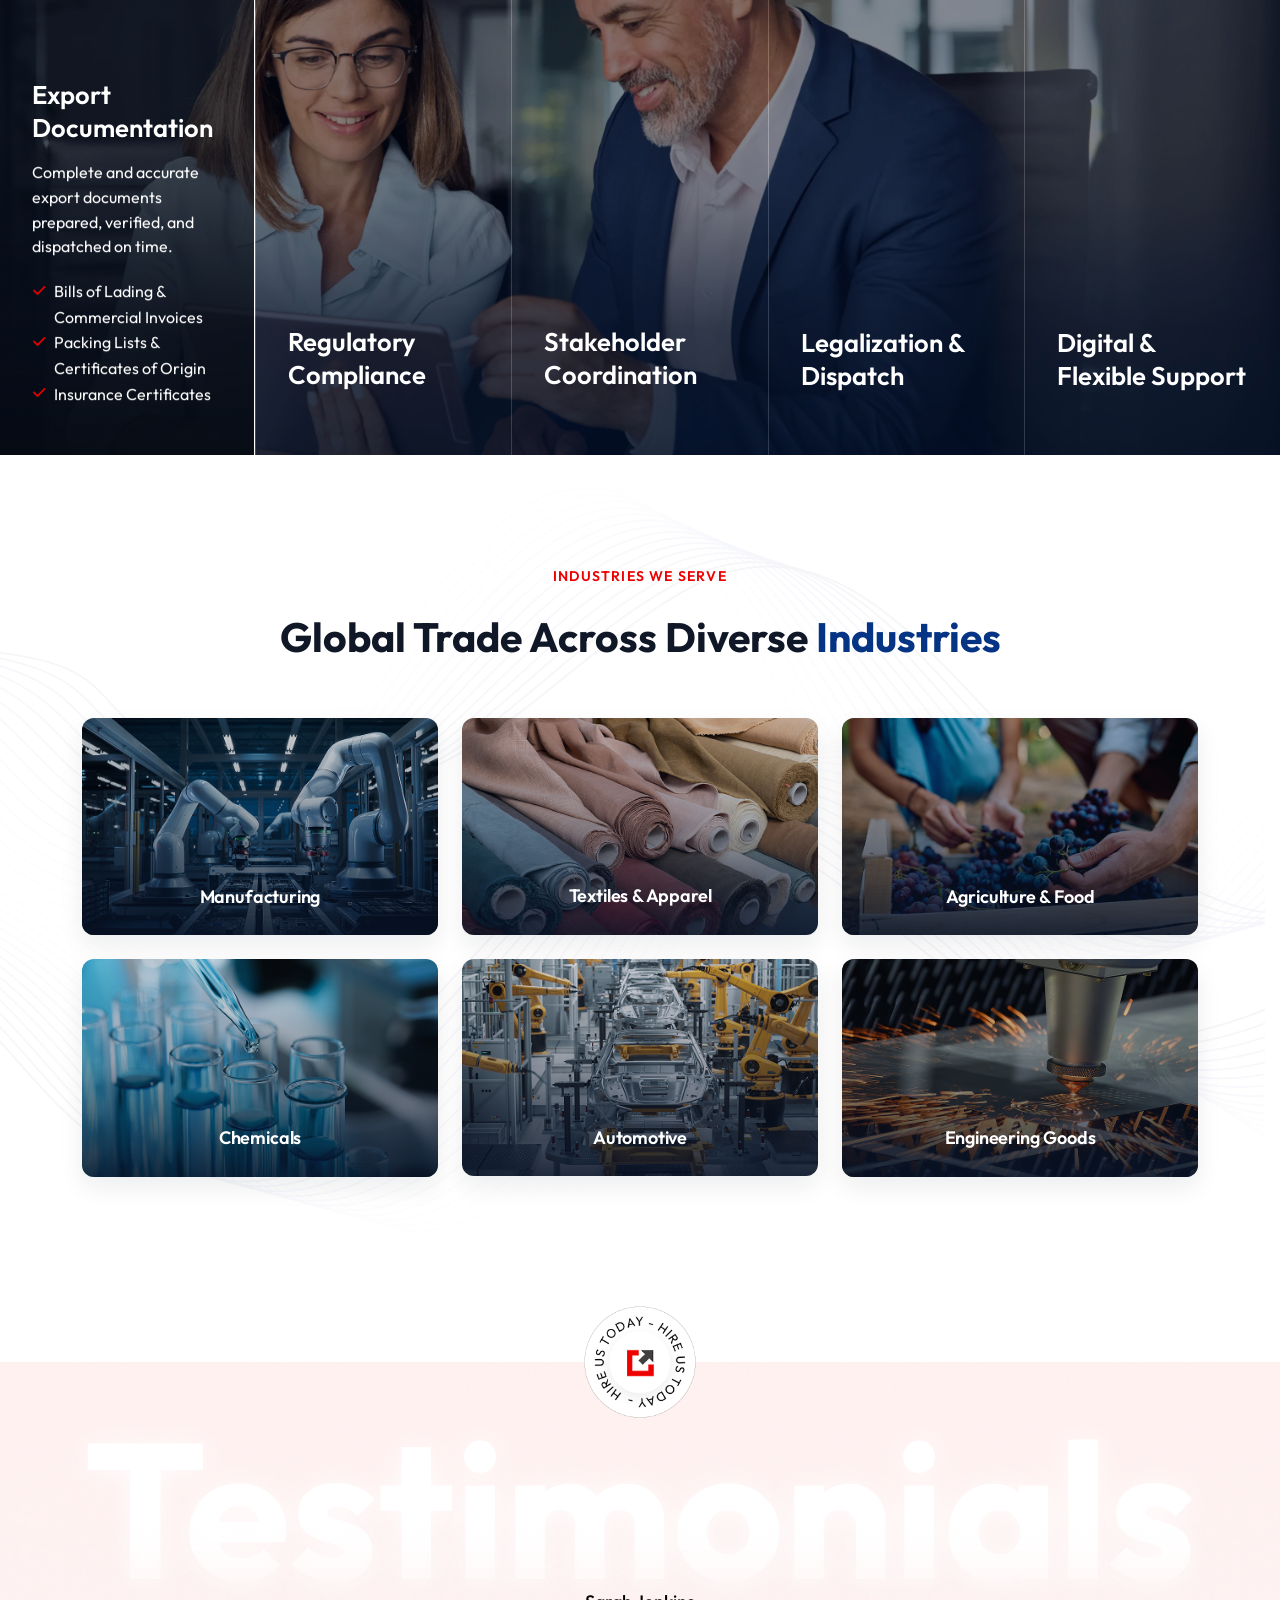
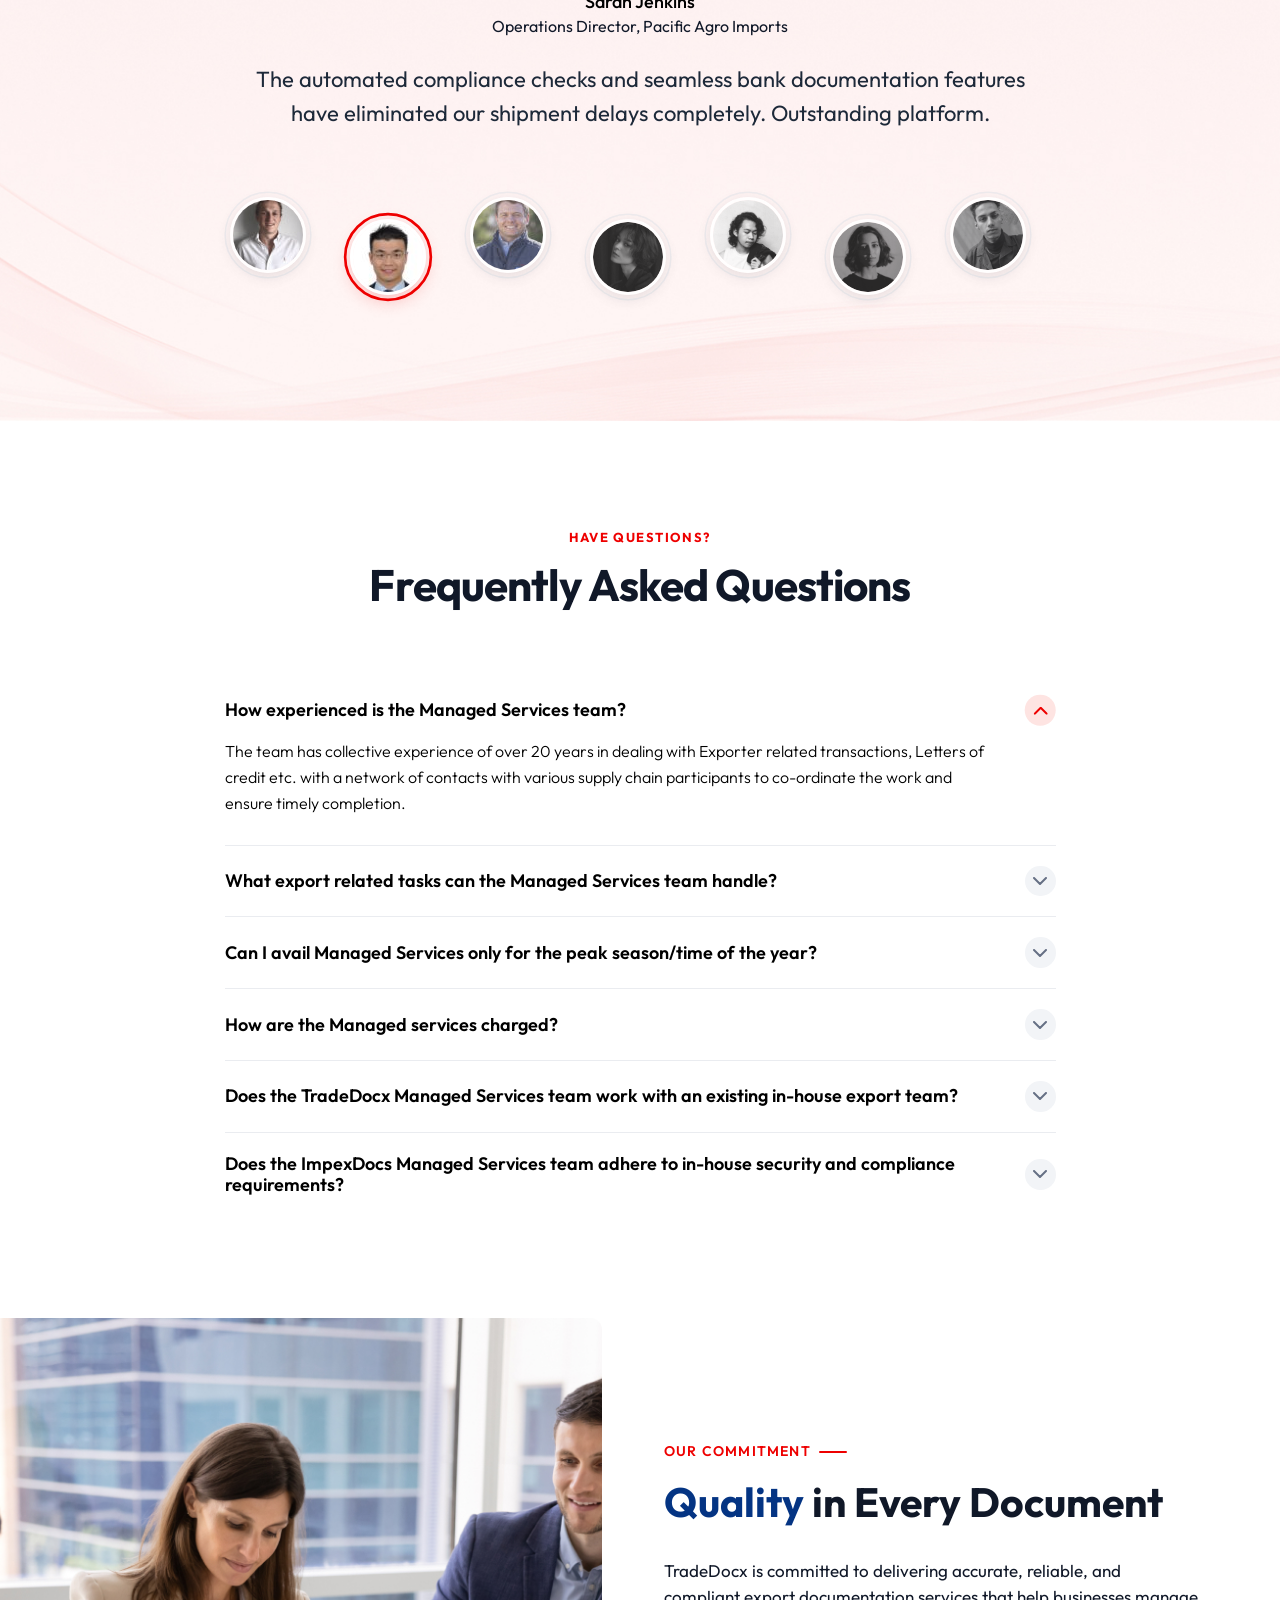
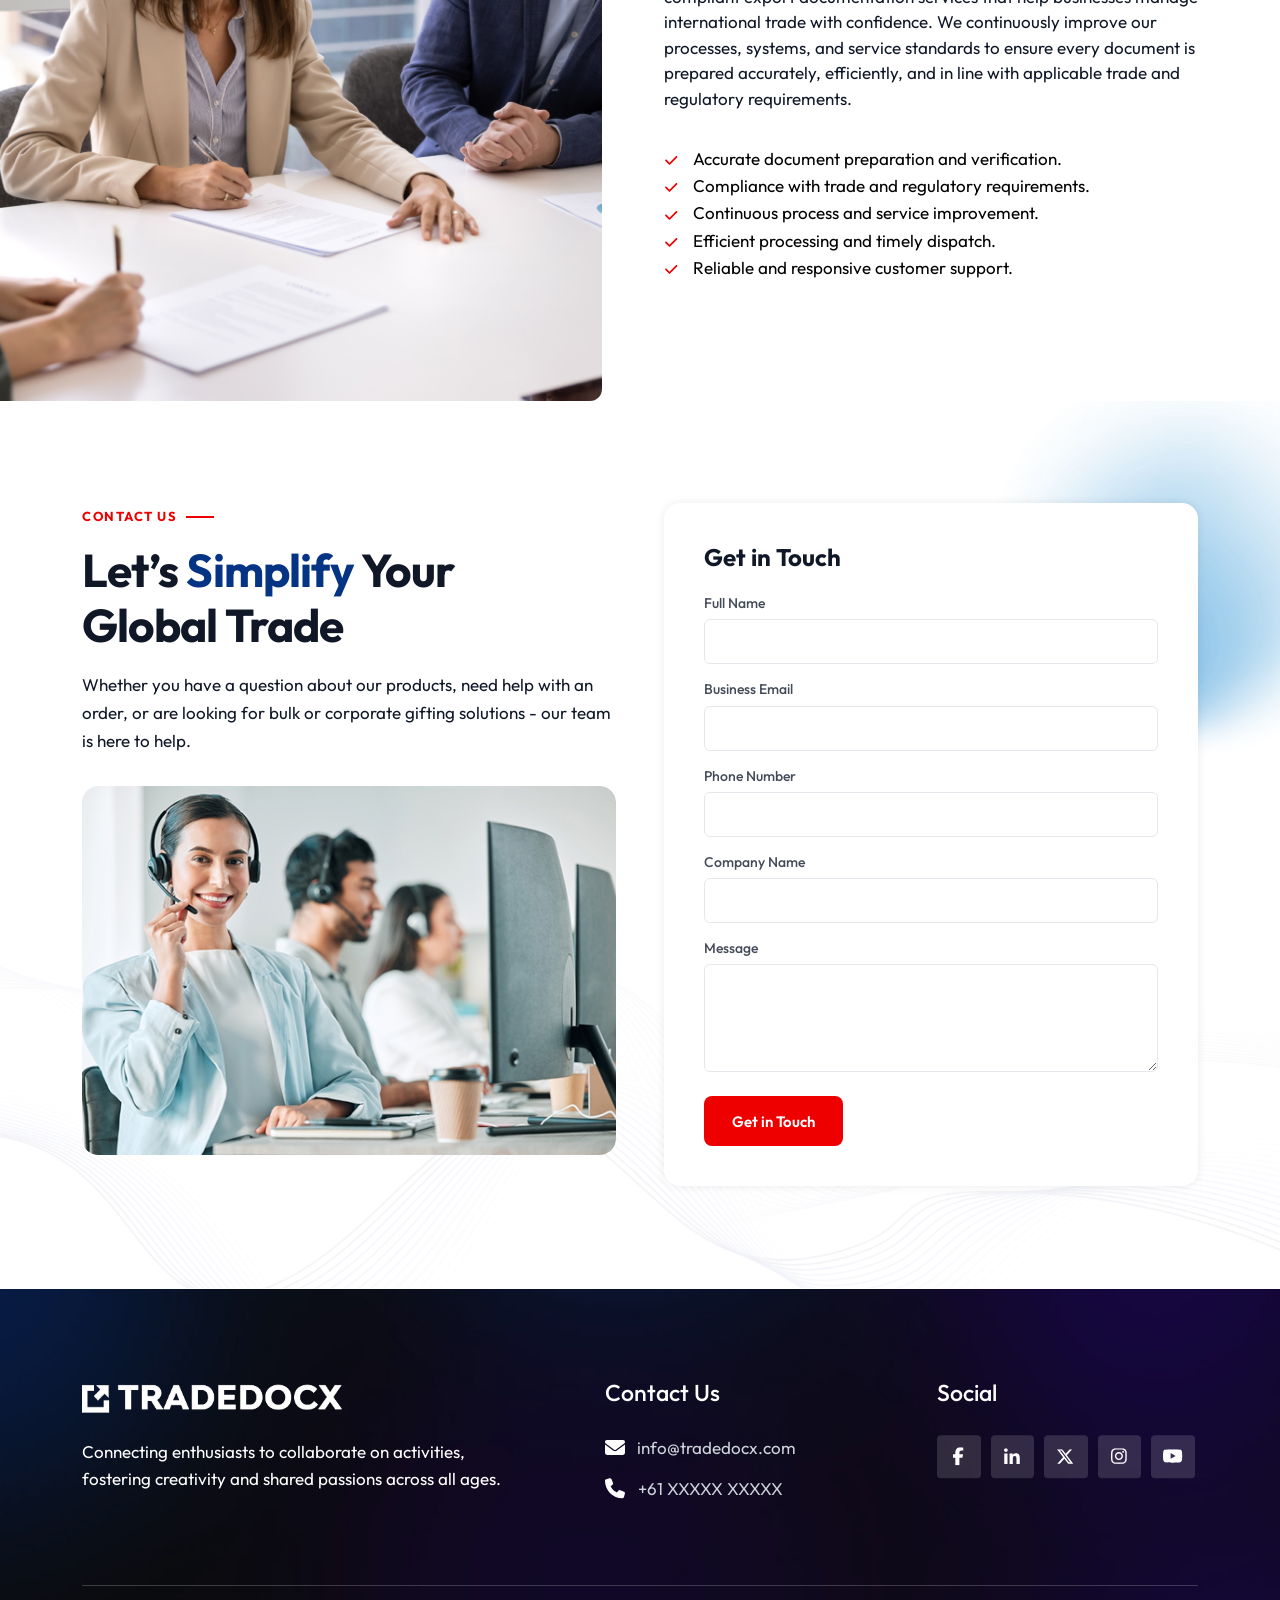
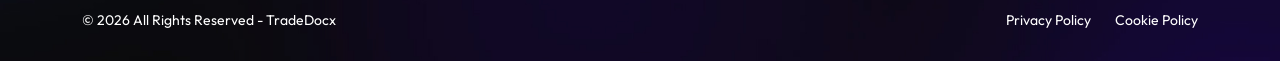
==== commit 58bfe440: "manasge section desingn updated" ====
--- a/index.html
+++ b/index.html
@@ -28,7 +28,7 @@
          ========================================================================== -->
     <header class="site-header">
         <nav class="navbar navbar-expand-lg trade-navbar" aria-label="Main Navigation">
-            <div class="container-fluid trade-nav-container">
+            <div class="container trade-nav-container">
                 <!-- Brand Logo -->
                 <a class="navbar-brand" href="#hero" aria-label="TradeDocX Home">
                     <img src="assets/images/logo.png" alt="TradeDocX" class="brand-logo">
@@ -71,9 +71,9 @@
                             <li class="nav-item">
                                 <a class="nav-link" href="#industries">Industries</a>
                             </li>
-                            <li class="nav-item">
+                            <!-- <li class="nav-item">
                                 <a class="nav-link" href="#faq">FAQs</a>
-                            </li>
+                            </li> -->
                         </ul>
 
                         <!-- CTA Button -->
@@ -335,7 +335,7 @@
                 <video class="" autoplay muted loop playsinline>
                     <source src="assets/videos/why-choose-video.mp4" type="video/mp4">
                 </video>
-                <!-- <div class="solutions-bg-overlay" aria-hidden="true"></div> -->
+                <div class="solutions-bg-overlay" aria-hidden="true"></div>
             </div>
 
             <div class="container">
@@ -1253,7 +1253,7 @@
         <!-- ==========================================================================
              Section 10: Quality Policy Section (screenshots/quality-policy-sec.png)
              ========================================================================== -->
-        <section class=" py-70 commitment-sec position-relative">
+        <section class=" commitment-sec position-relative">
             <div class="container">
                 <div class="row  g-5 align-items-center">
                     <div class="col-sm-6">
@@ -1262,13 +1262,17 @@
                         </div>
                     </div>
                     <div class="col-sm-6">
-                        <div class="section-tag">
-                            <span>OUR COMMITMENT</span>
-                            <span class="tag-line"></span>
-                        </div>
-                        <h2 class="how-it-works-title">
-                            <span class="text-blue">Quality</span> in Every Document
-                        </h2>
+                        <div class="section-header">
+                            <div class="section-tag mb-3">
+                                <span>OUR COMMITMENT</span>
+                                <span class="tag-line"></span>
+                            </div>
+                            <h2 class="how-it-works-title">
+                                <span class="text-blue">Quality</span> in Every Document
+                            </h2>
+                        </div>
+
+
                         <p class="fs-20">
                             TradeDocx is committed to delivering accurate, reliable, and compliant export documentation
                             services that help businesses manage international trade with confidence.
@@ -1593,18 +1597,9 @@
                                     fill="white" />
                             </svg>
 
-                            <span>+91 XXXXX XXXXX</span>
+                            <span>+61 XXXXX XXXXX</span>
                         </li>
-                        <li class="footer-contact-item">
-                            <svg width="21" height="20" viewBox="0 0 21 20" fill="none"
-                                xmlns="http://www.w3.org/2000/svg">
-                                <path
-                                    d="M10.4688 0C14.0234 0 17.3047 1.91406 19.1016 5C20.8984 8.125 20.8984 11.9141 19.1016 15C17.3047 18.125 14.0234 20 10.4688 20C6.875 20 3.59375 18.125 1.79688 15C0 11.9141 0 8.125 1.79688 5C3.59375 1.91406 6.875 0 10.4688 0ZM9.53125 4.6875V10C9.53125 10.3125 9.6875 10.625 9.92188 10.7812L13.6719 13.2812C14.1016 13.5938 14.6875 13.4766 15 13.0469C15.2734 12.6172 15.1562 12.0312 14.7266 11.7188L11.4062 9.53125V4.6875C11.4062 4.17969 10.9766 3.75 10.4688 3.75C9.92188 3.75 9.53125 4.17969 9.53125 4.6875Z"
-                                    fill="white" />
-                            </svg>
-
-                            <span>10 AM TO 7 PM</span>
-                        </li>
+
                     </ul>
                 </div>
 
@@ -1669,8 +1664,11 @@
             <!-- Footer Bottom Line -->
             <div class="footer-divider"></div>
             <div class="footer-bottom">
-                <div class="text-center">&copy; 2026 All Rights Reserved - TradeDocx</div>
-
+                <div>&copy; 2026 All Rights Reserved - TradeDocx</div>
+                <div class="footer-legal-links">
+                    <a href="#">Privacy Policy</a>
+                    <a href="#">Cookie Policy</a>
+                </div>
             </div>
         </div>
     </footer>
--- a/assets/css/style.css
+++ b/assets/css/style.css
@@ -377,11 +377,8 @@
 }
 
 .trade-navbar .trade-nav-container {
-    max-width: var(--container-fluid-max-width) !important;
-    padding: 0 clamp(1rem, 3.5vw, 66px);
-    display: flex;
-    align-items: center;
-    justify-content: space-between;
+    /* max-width: var(--container-fluid-max-width) !important; */
+
 }
 
 .trade-navbar .navbar-brand {
@@ -396,6 +393,7 @@
     width: auto;
     object-fit: contain;
     display: block;
+    max-width: 85%;
 }
 
 @media (min-width: 992px) {
@@ -610,8 +608,11 @@
 .hero-video-overlay {
     position: absolute;
     inset: 0;
+    /* background: linear-gradient(180.18deg, rgba(0, 132, 215, 0) -2.32%, rgba(12, 124, 172, 0.296) 51.97%, rgba(14, 126, 196, 0.488) 79.46%); */
     background: linear-gradient(180.18deg, rgba(0, 132, 215, 0) -2.32%, rgba(12, 124, 172, 0.296) 51.97%, rgba(14, 126, 196, 0.488) 79.46%);
-
+    -webkit-background-clip: text;
+    background-clip: text;
+    color: transparent;
 
 }
 
@@ -1097,10 +1098,11 @@
     overflow: hidden;
 }
 
+
 .solutions-bg-overlay {
     position: absolute;
     inset: 0;
-    background: linear-gradient(180deg, rgba(2, 26, 74, 0.45) 0%, rgba(2, 26, 74, 0.2) 50%, rgba(2, 26, 74, 0.6) 100%);
+    background: linear-gradient(to bottom, #073865 0%, rgb(7 56 101 / 75%) 15%, transparent 35%);
     z-index: 0;
 }
 
@@ -2387,6 +2389,20 @@
     top: 0;
     width: 47%;
     height: 100%;
+    overflow: hidden;
+    border-top-right-radius: 12px;
+    border-bottom-right-radius: 12px;
+}
+
+.commitment-sec {
+    padding-block: clamp(60px, 12vw, 120px);
+}
+
+.commitment-left img {
+    width: 100%;
+    height: 100%;
+    object-fit: cover;
+    object-position: 70% top;
 }
 
 .pt-70 {
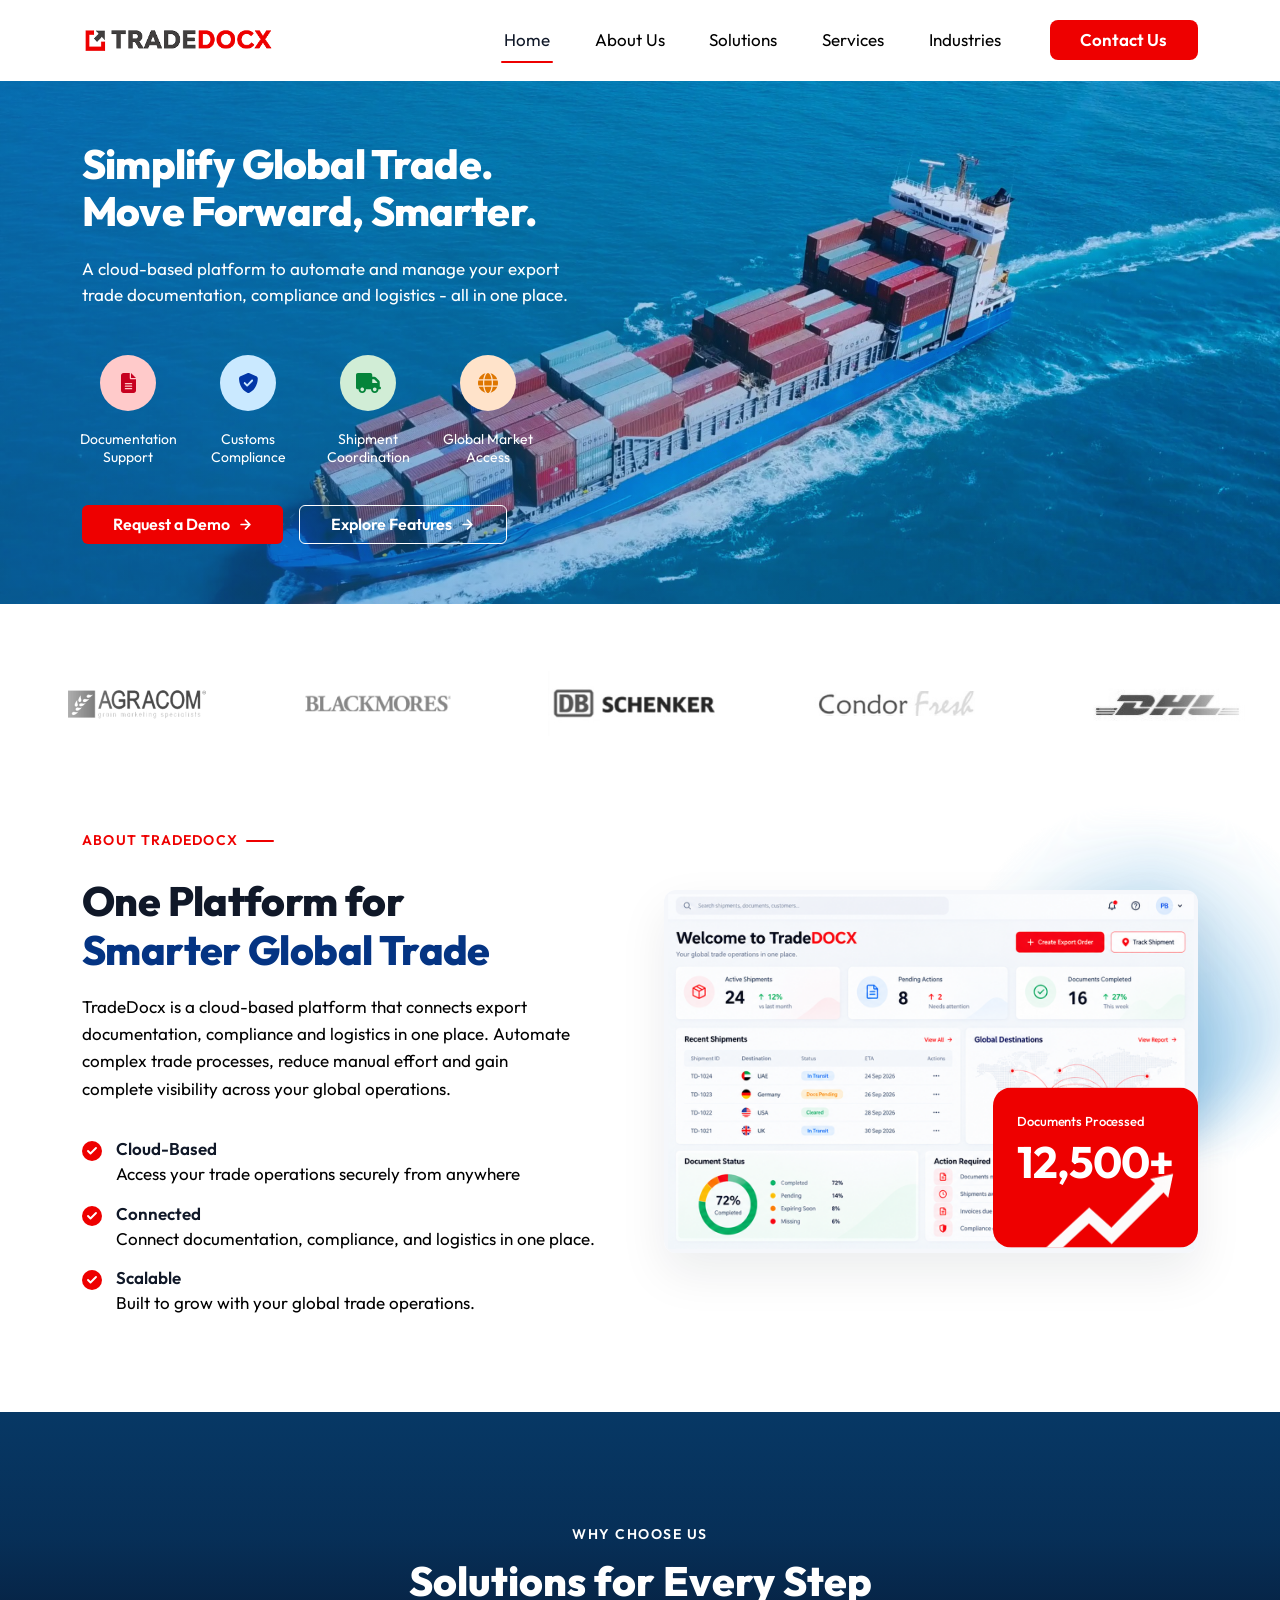
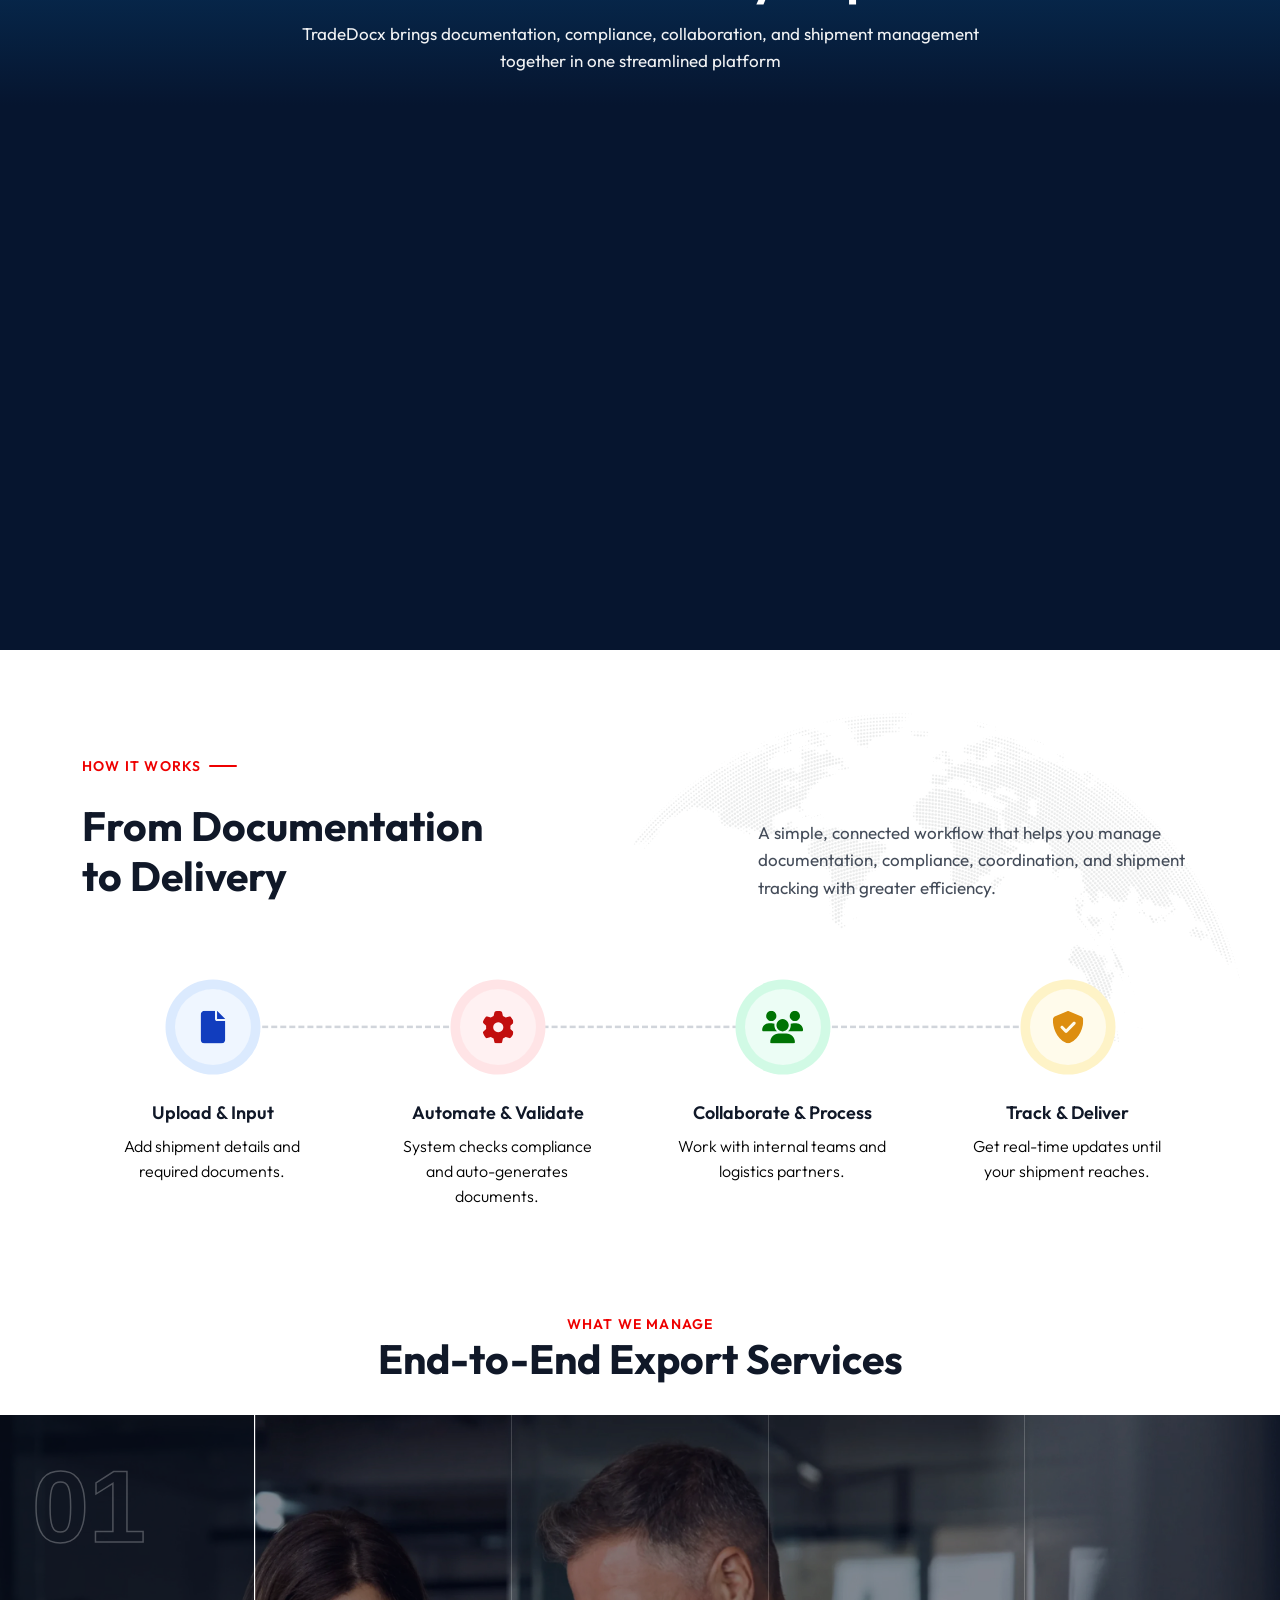
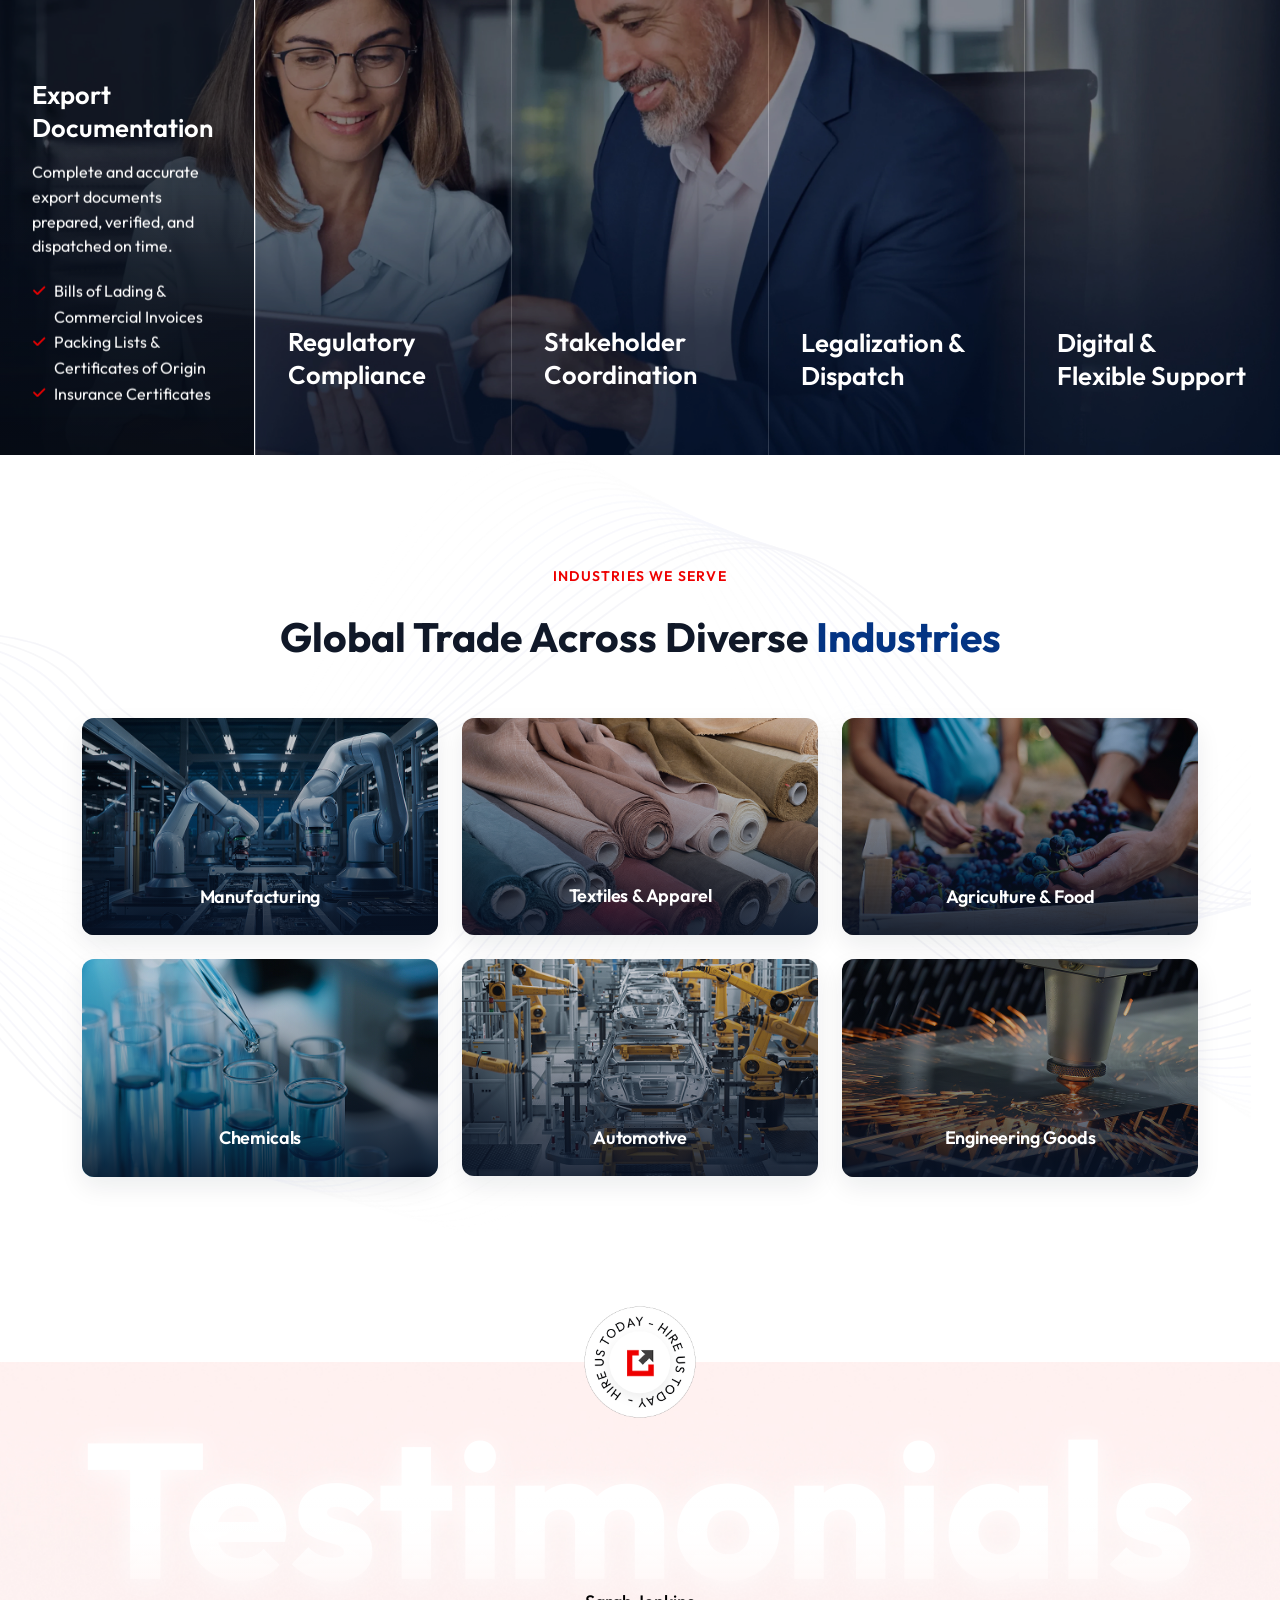
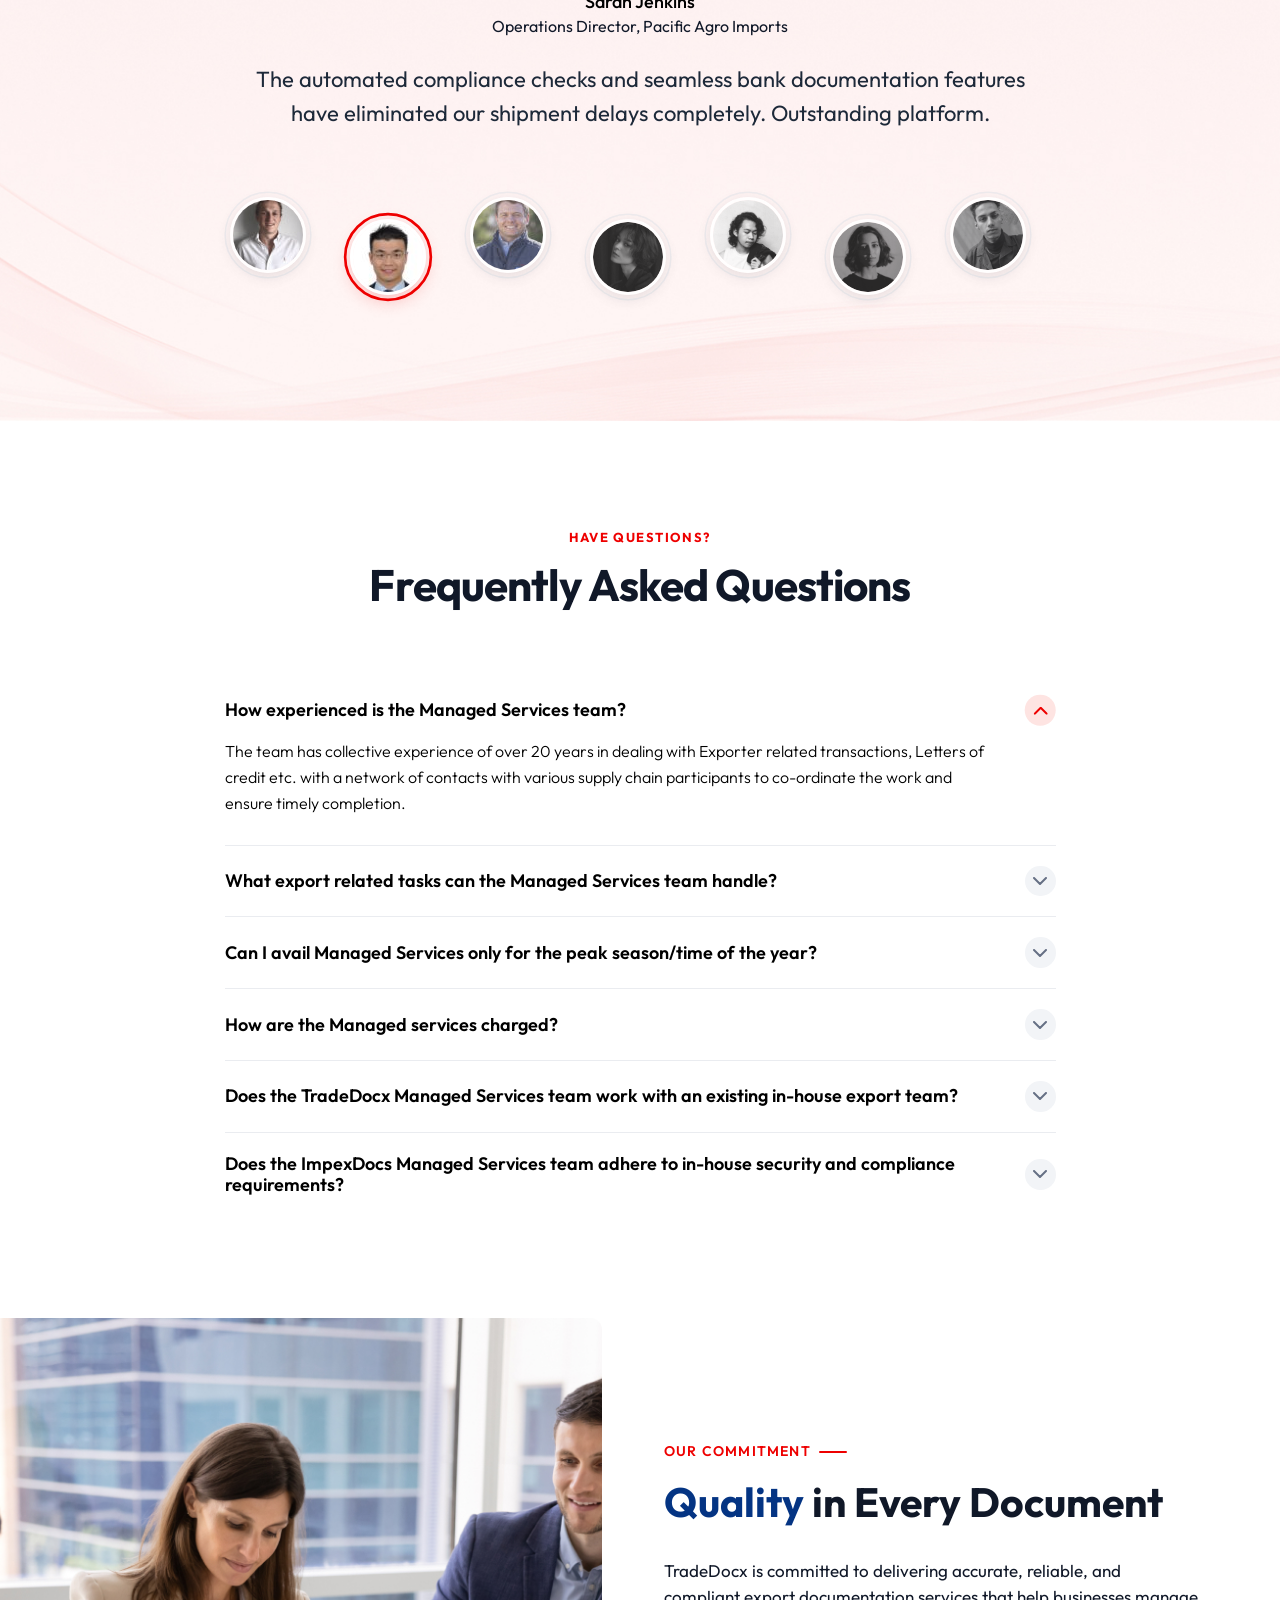
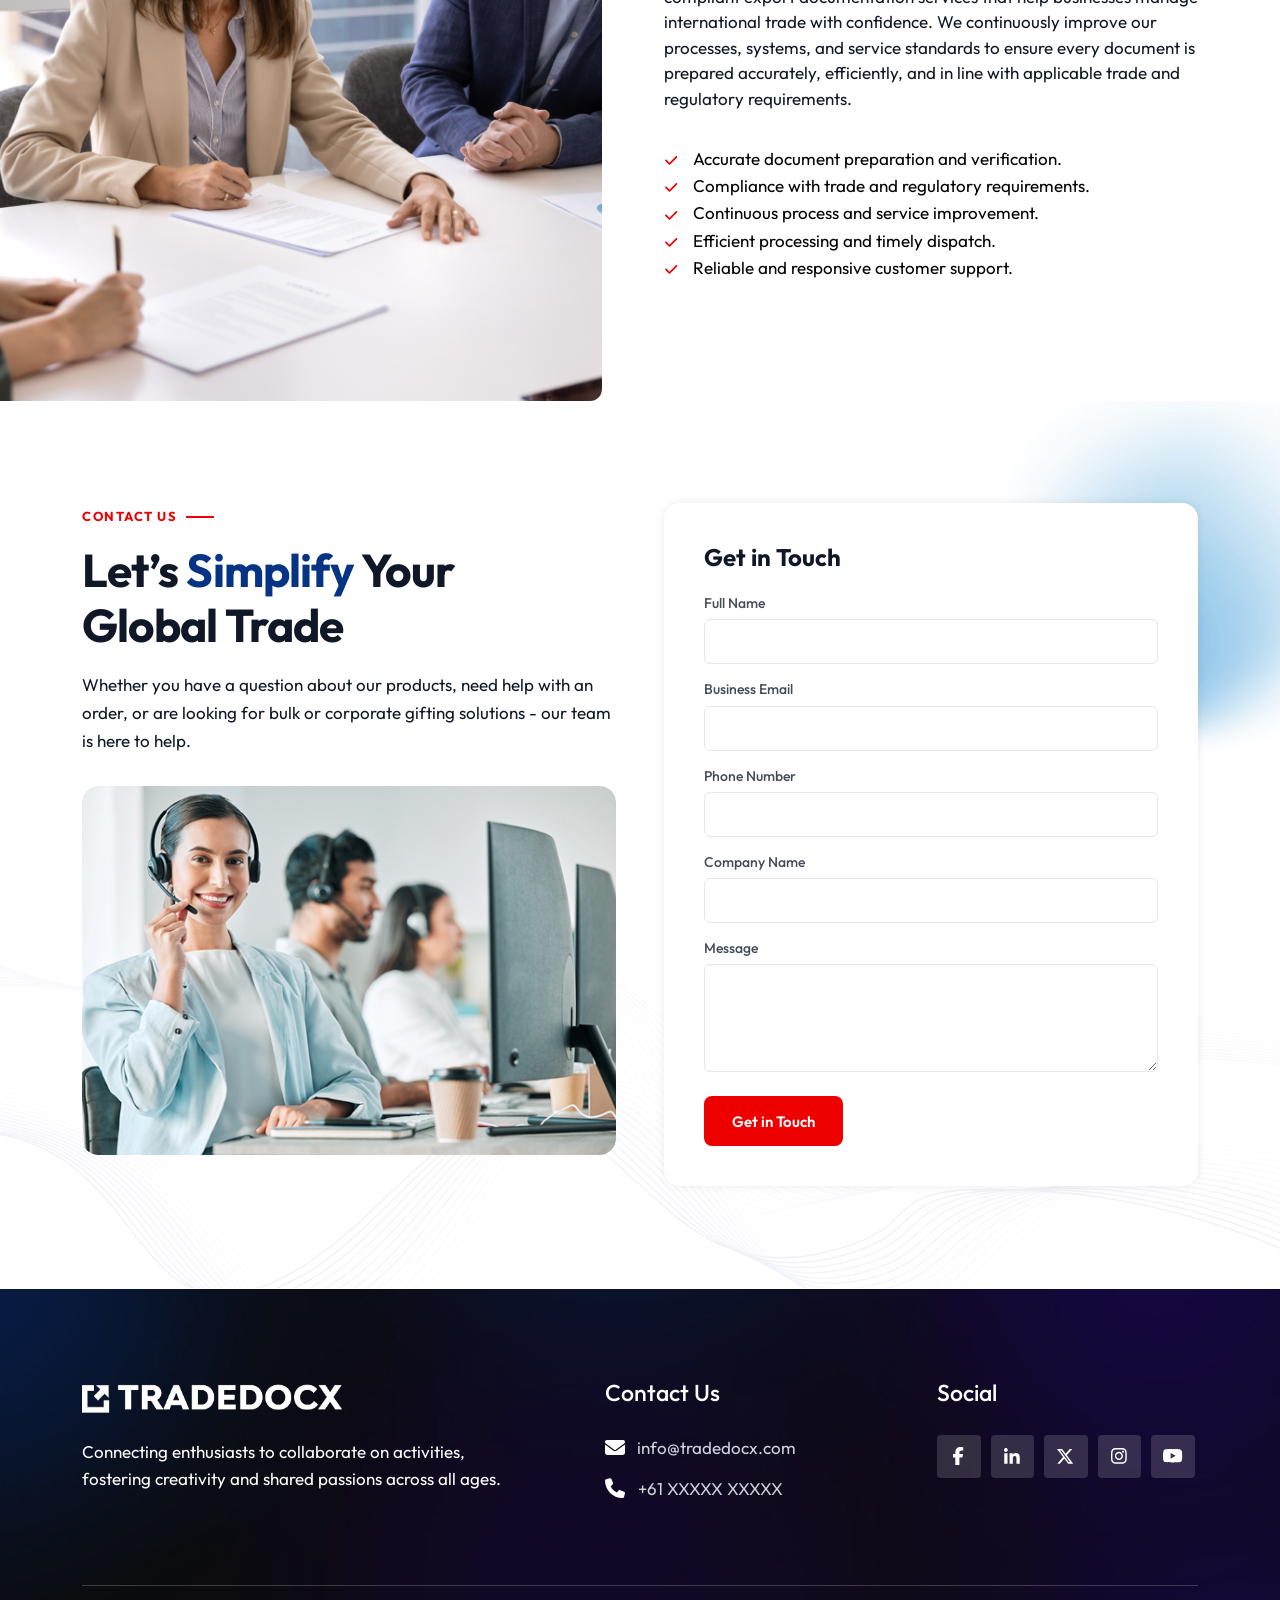
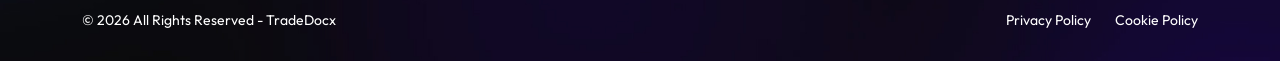
==== commit 47d78904: "manasge section desingn updated" ====
--- a/index.html
+++ b/index.html
@@ -319,7 +319,18 @@
 
                             <!-- Floating Active Deals Card -->
                             <div class="floating-deals-card">
-                                <img src="./assets/images/active-deal.jpg" alt="active-deal" class="img-fluid">
+                                <div class="active-deal-card">
+                                    <div class="active-deal-content">
+                                        <span class="active-deal-label">Documents Processed</span>
+                                        <h2 class="active-deal-counter">
+                                            <span class="counter" data-target="12500">12,500</span>+
+                                        </h2>
+                                    </div>
+                                    <div class="active-deal-icon">
+                                      <img class="img-fluid" src="./assets/images/counter-arrow.png" alt="counter-arrow.png">
+                                    </div>
+                                </div>
+
                             </div>
                         </div>
                     </div>
@@ -1693,6 +1704,10 @@
     <!-- GSAP 3 Core & ScrollTrigger Plugin -->
     <script src="assets/js/gsap.min.js" defer></script>
     <script src="assets/js/ScrollTrigger.min.js" defer></script>
+    <script src="https://code.jquery.com/jquery-3.7.1.min.js"
+        integrity="sha256-/JqT3SQfawRcv/BIHPThkBvs0OEvtFFmqPF/lYI/Cxo=" crossorigin="anonymous"></script>
+    <script src="./assets/js/jquery.waypoints.min.js" defer></script>
+    <script src="./assets/js/jquery.counterup.min.js" defer></script>
     <!-- Main Custom Application Script -->
     <script src="assets/js/main.js" defer></script>
 
@@ -1751,6 +1766,15 @@
             sec.addEventListener('mouseleave', function () { set(0); });
         })();
     </script>
+    <script>
+        $(document).ready(function () {
+          $('.counter').counterUp({
+    delay: 15,    // The time between each number change (in milliseconds)
+    time: 2000    // The TOTAL duration of the animation (2000ms = 2 seconds)
+});
+        })
+    </script>
+
 </body>
 
 </html>
--- a/assets/css/style.css
+++ b/assets/css/style.css
@@ -3635,4 +3635,58 @@
         transform: none !important;
         opacity: 1 !important;
     }
-}+}
+/* css for counter */
+.active-deal-card {
+    position: relative;
+    padding: clamp(16px, 2.4vw, 24px);
+    background-color: var(--primary-color);
+    border-radius: 18px;
+    max-width: 271px;
+    min-height: 160px;
+    display: flex;
+    flex-direction: column;
+    justify-content: space-between;
+    gap: 24px;
+    font-family: 'Outfit', sans-serif;
+    overflow: hidden;
+    box-sizing: border-box;
+}
+
+.active-deal-label {
+    display: block;
+    color: var(--bg-white);
+    font-size: clamp(14px, 1.2vw, 18px);
+    font-weight: 500;
+    margin-bottom: 8px;
+    letter-spacing: -0.01em;
+    font-size: 13px  !important;
+}
+
+.active-deal-counter {
+    color: #FFFFFF;
+    font-size: clamp(32px, 3.5vw, 44px);
+    font-weight: 700;
+    line-height: 1;
+    margin: 0;
+    letter-spacing: -0.02em;
+}
+
+.active-deal-icon {
+    align-self: flex-end;
+    width: 100%;
+    max-width: 132px;
+    position: absolute;
+    bottom:-4px;
+    height: 79px;
+    width: 132px;
+}
+.active-deal-counter{
+    min-width: 140px;
+}
+
+.trend-arrow-svg {
+    width: 100%;
+    height: auto;
+    display: block;
+}
